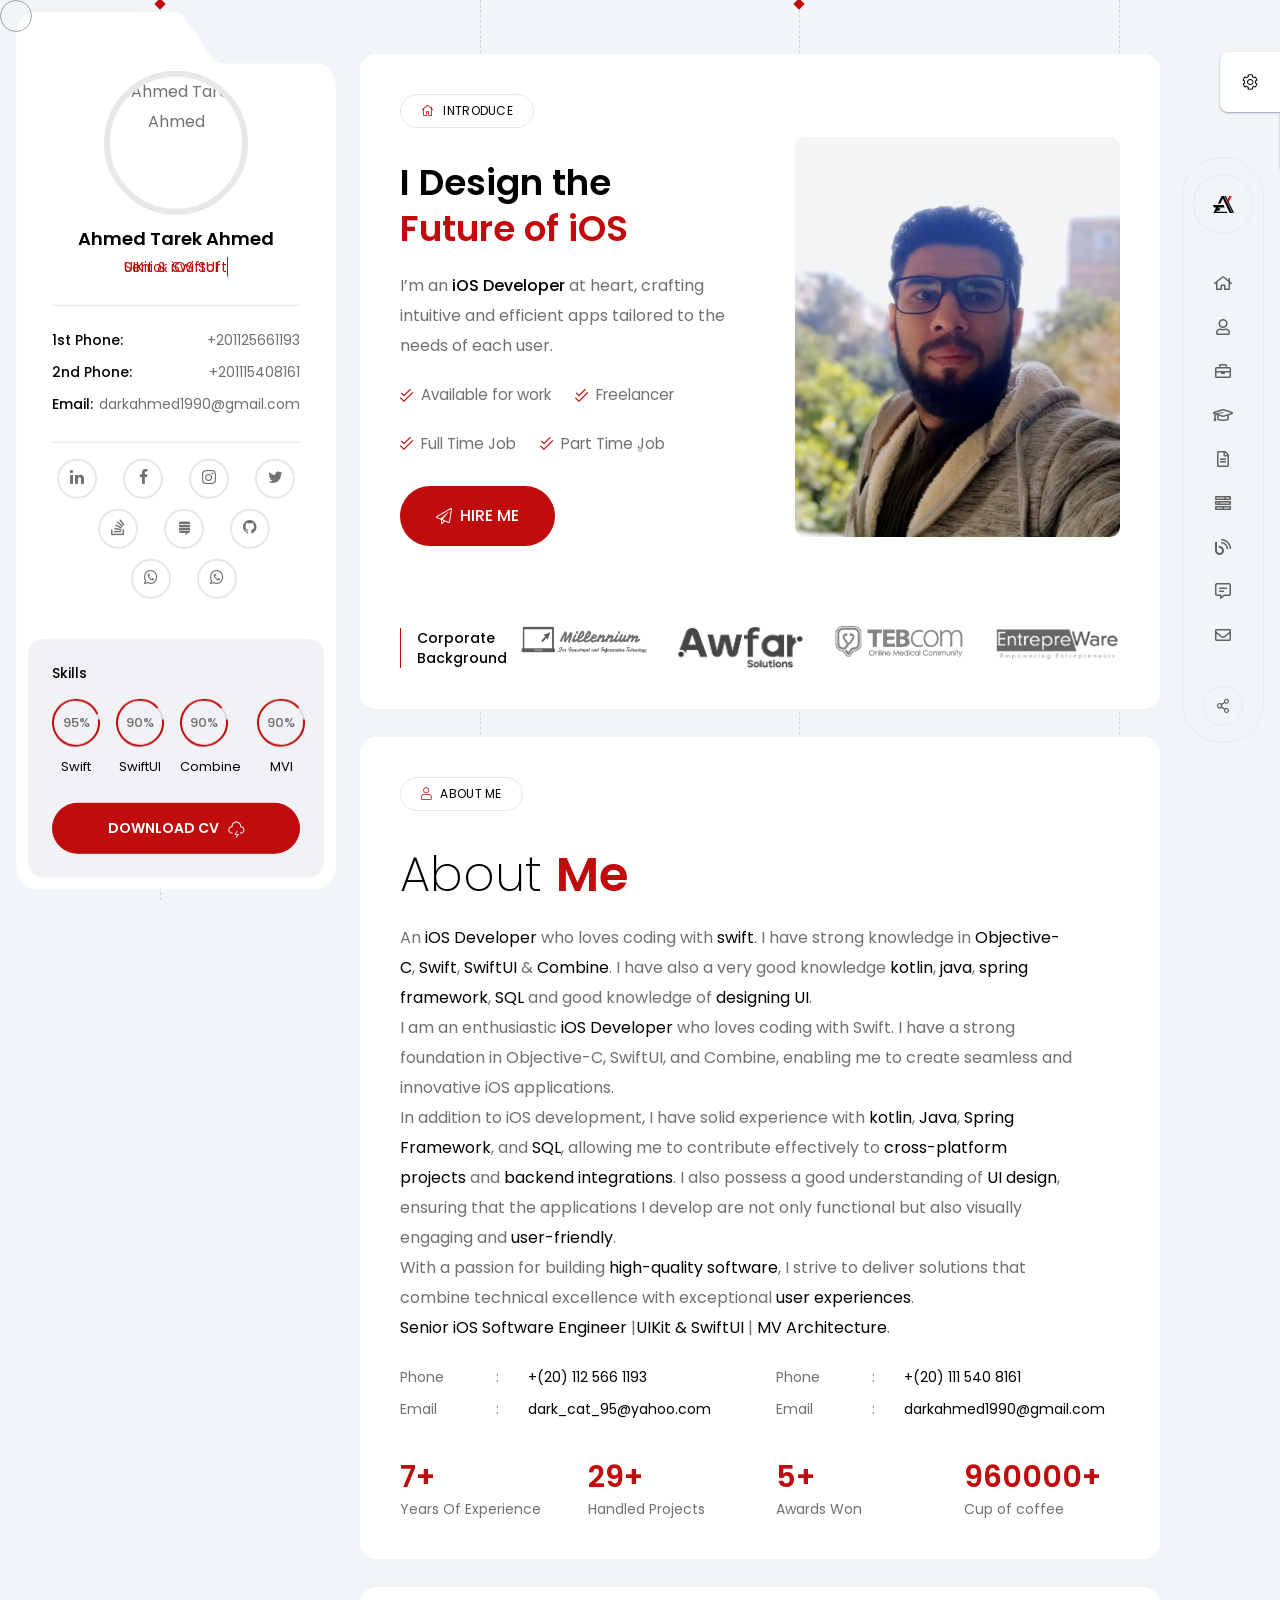
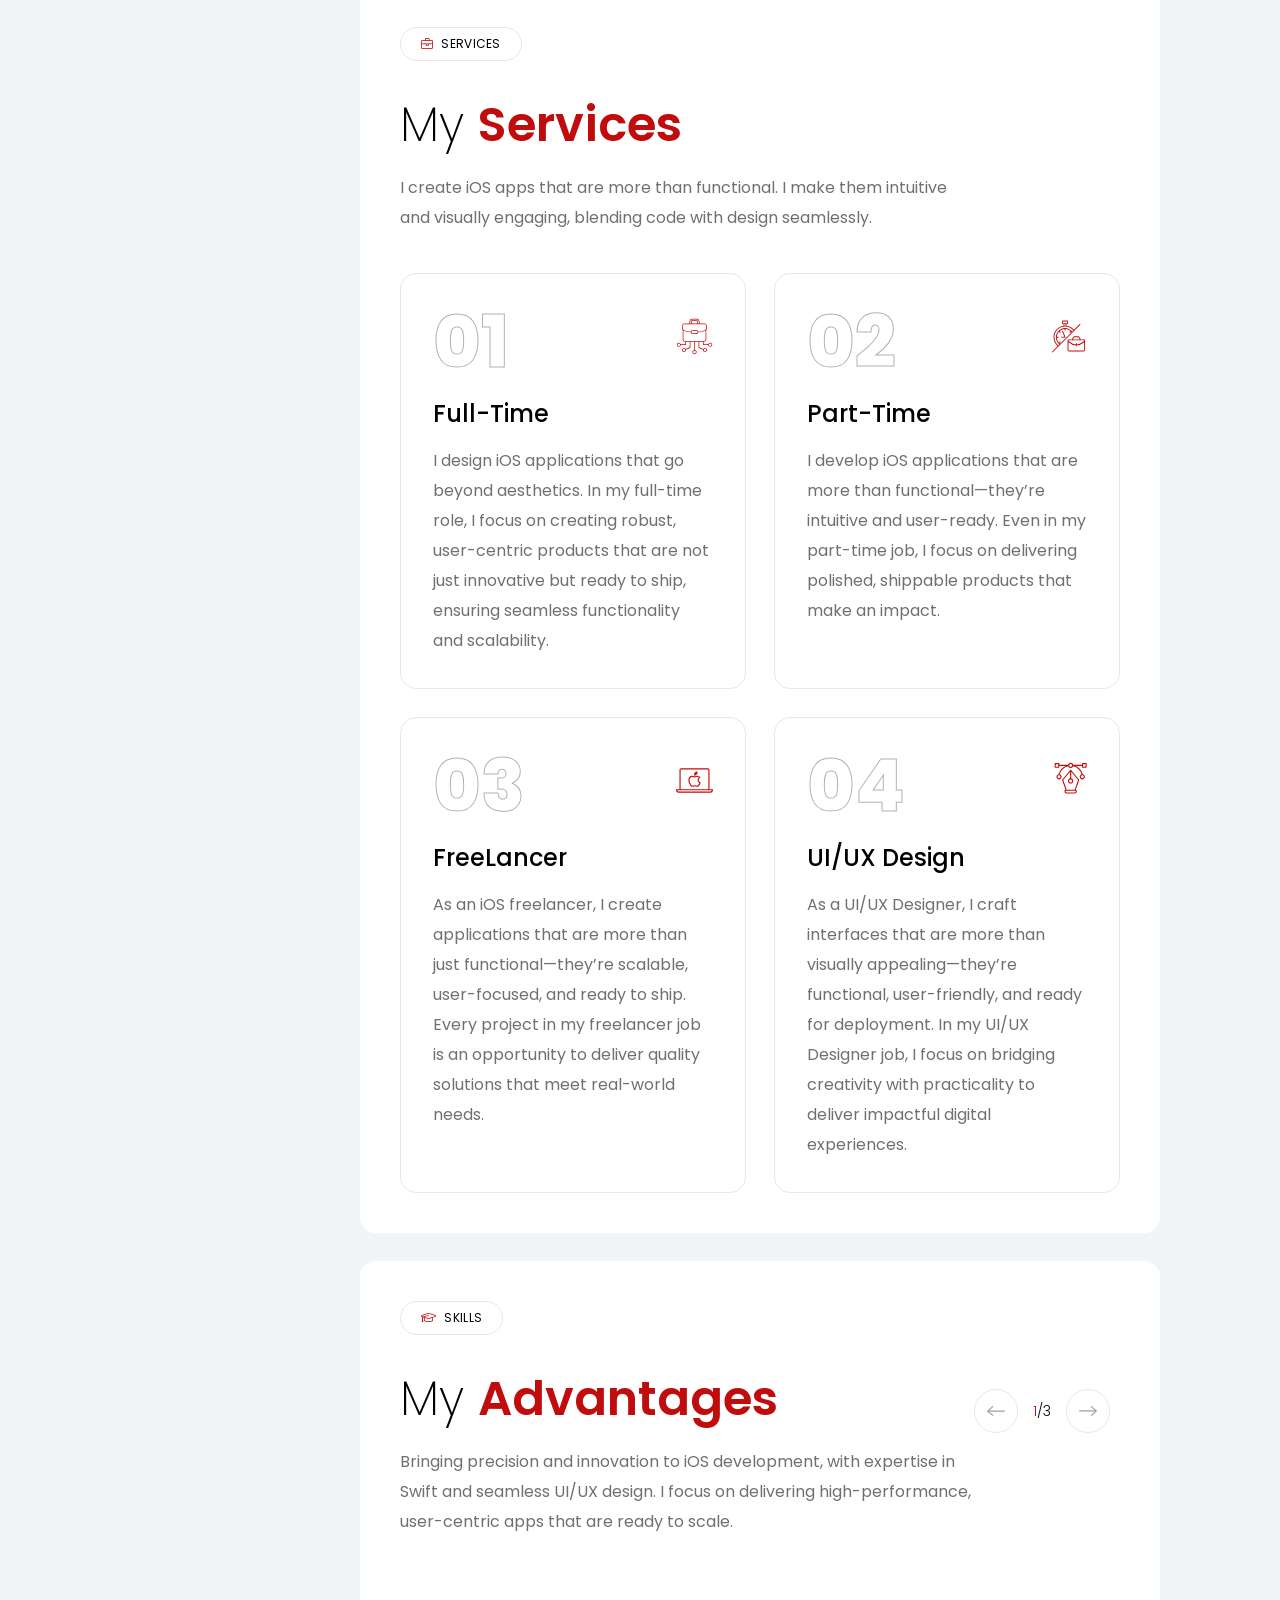
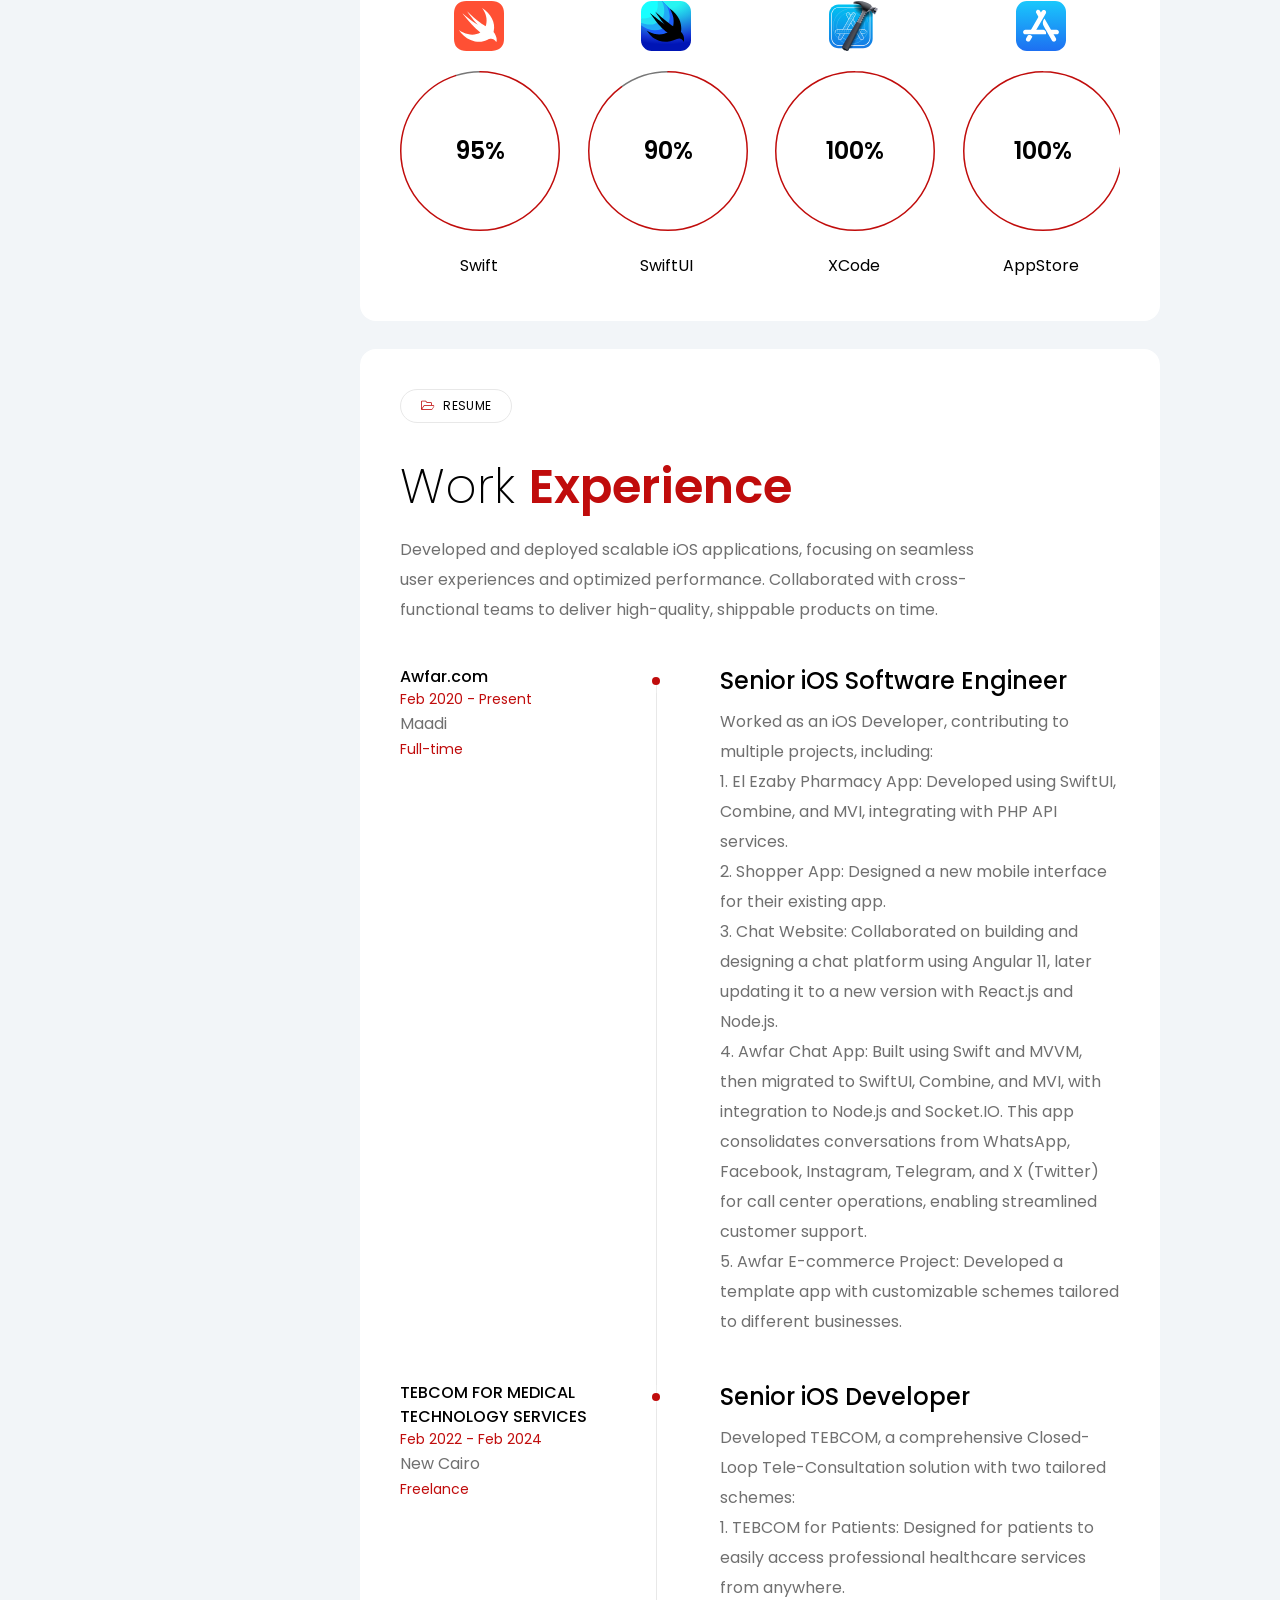
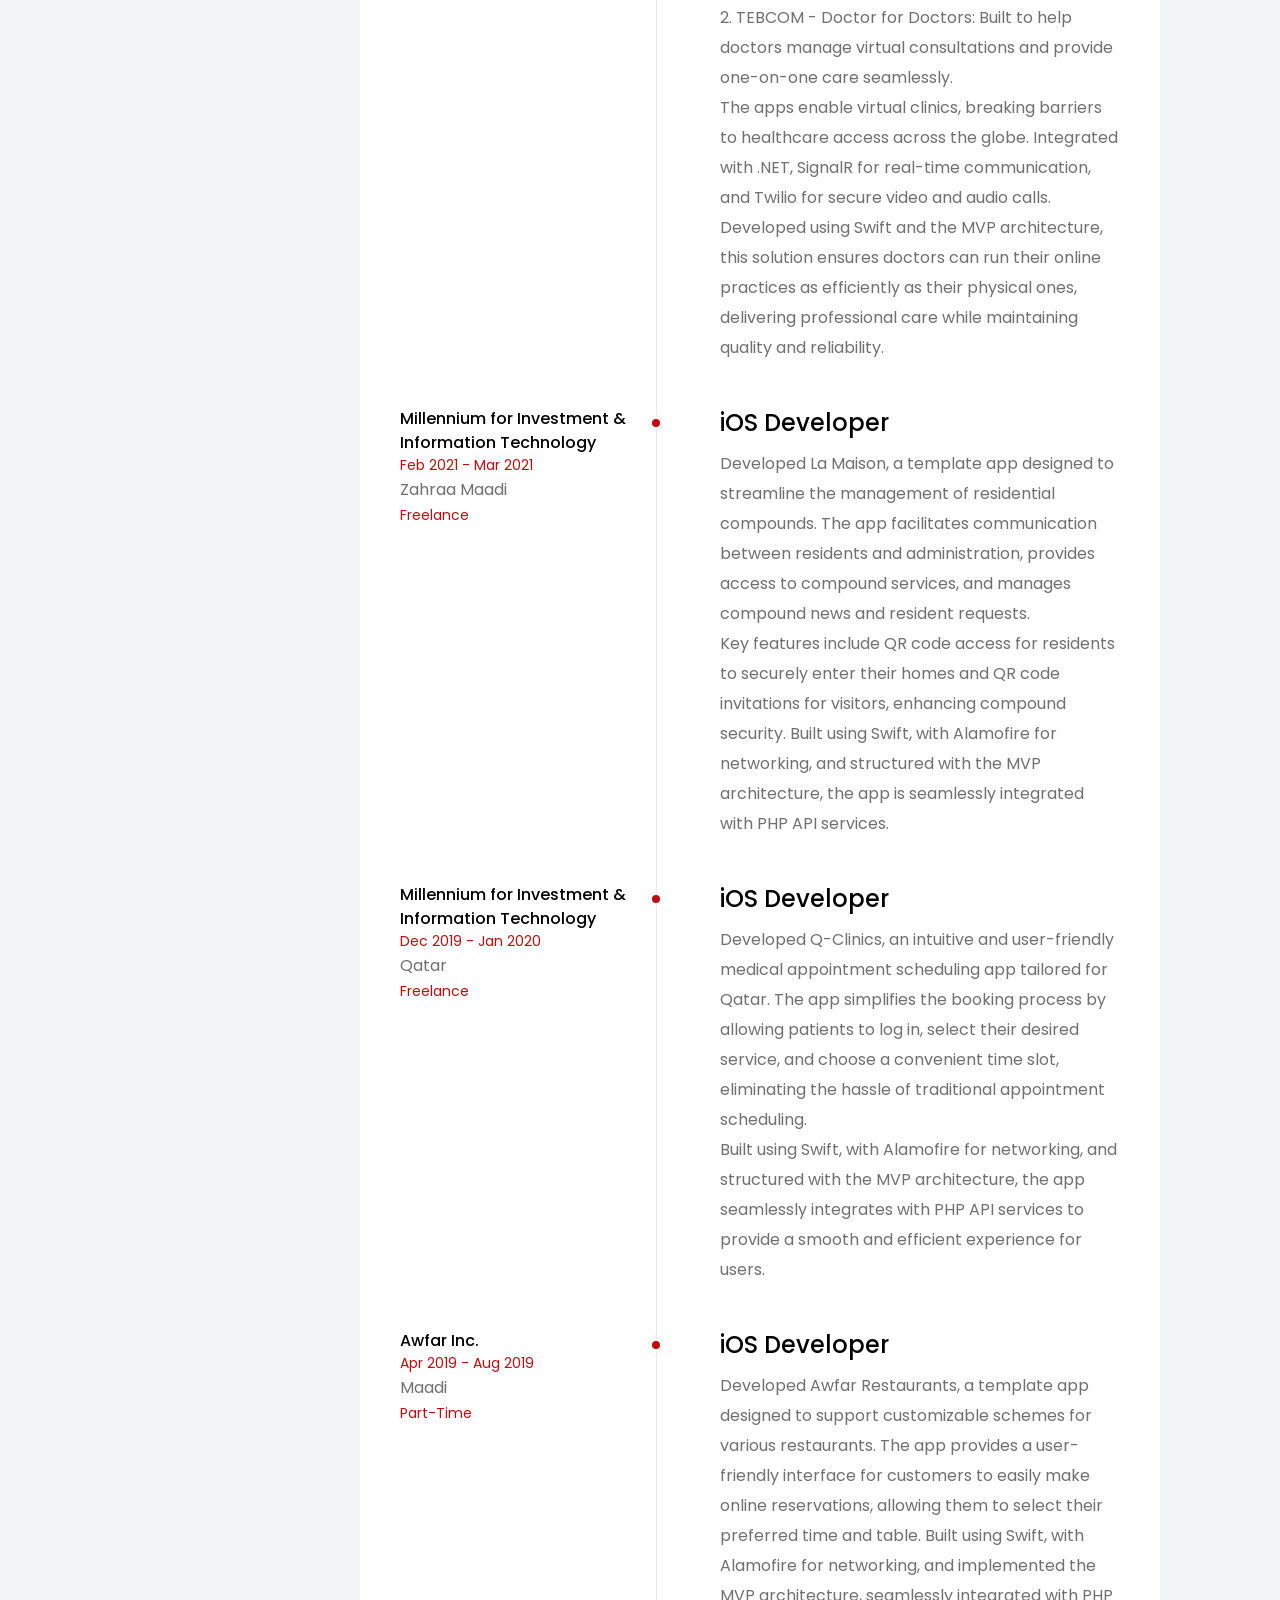
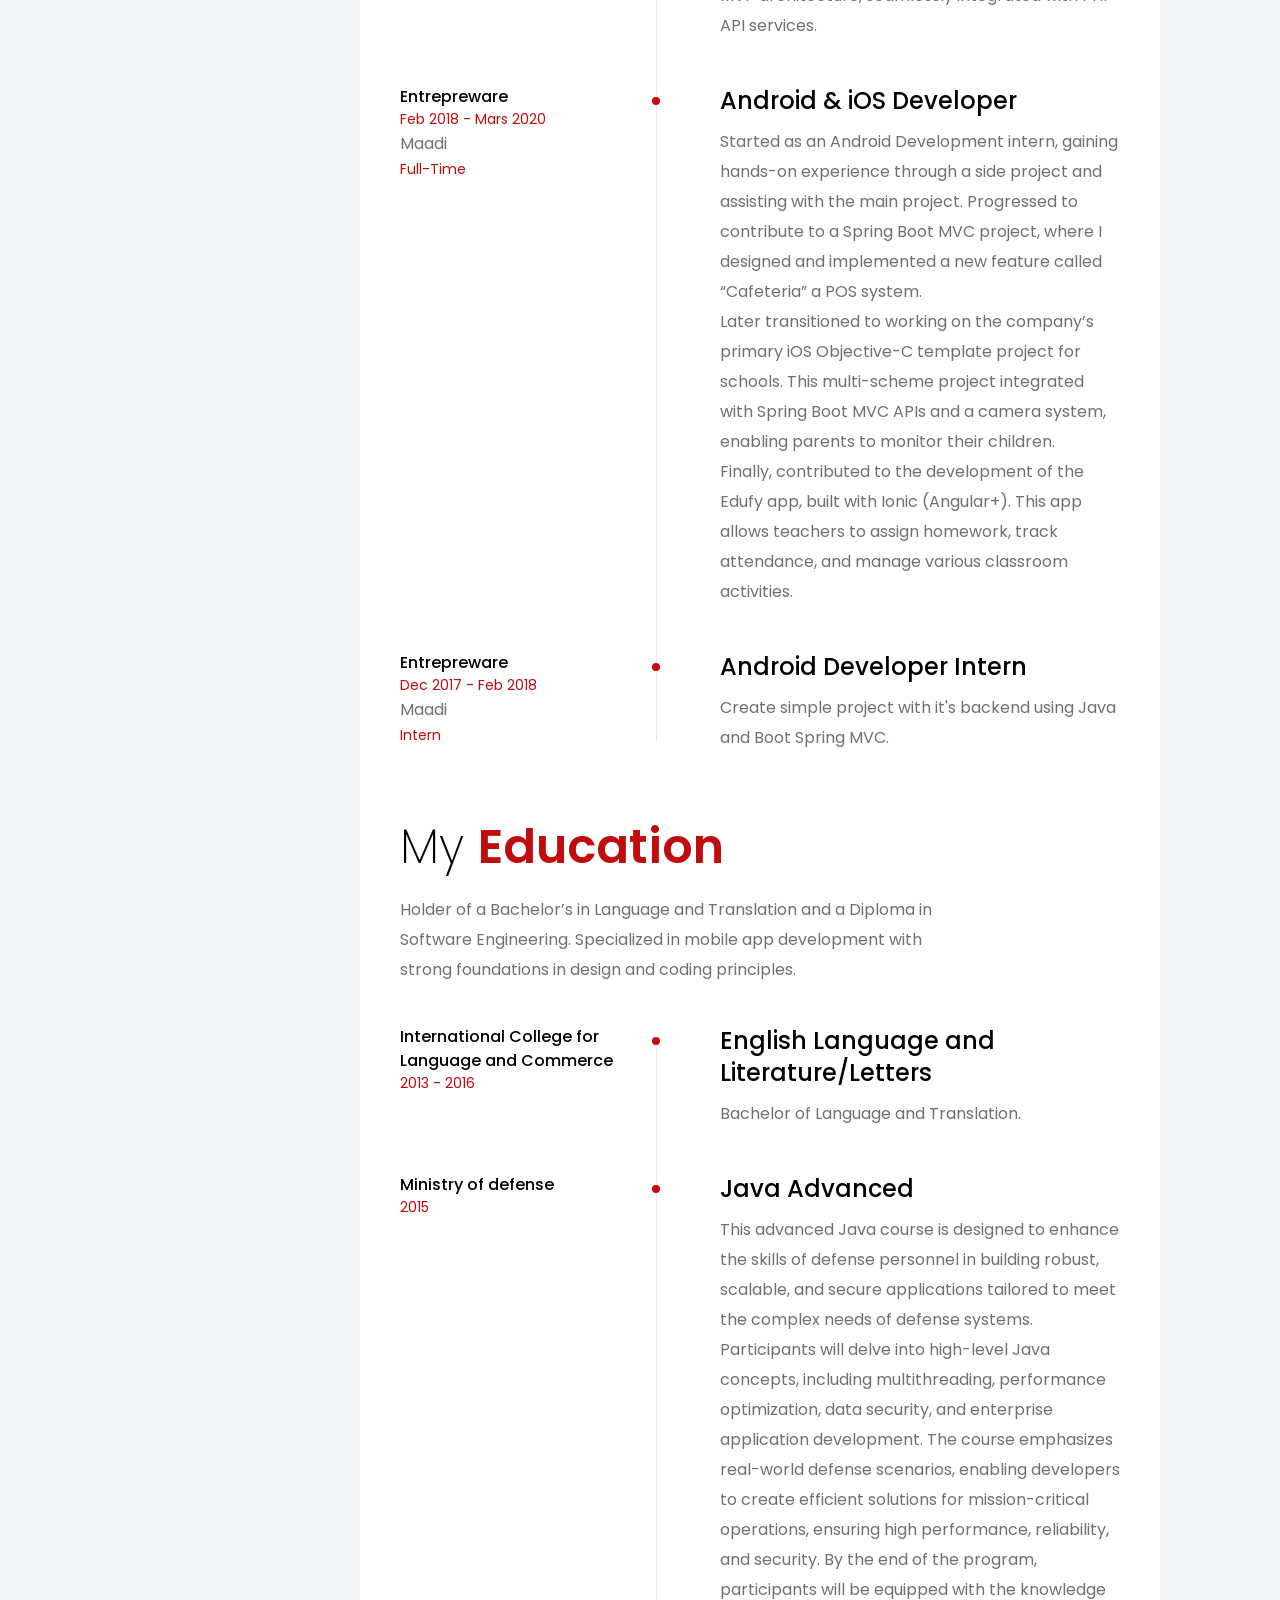
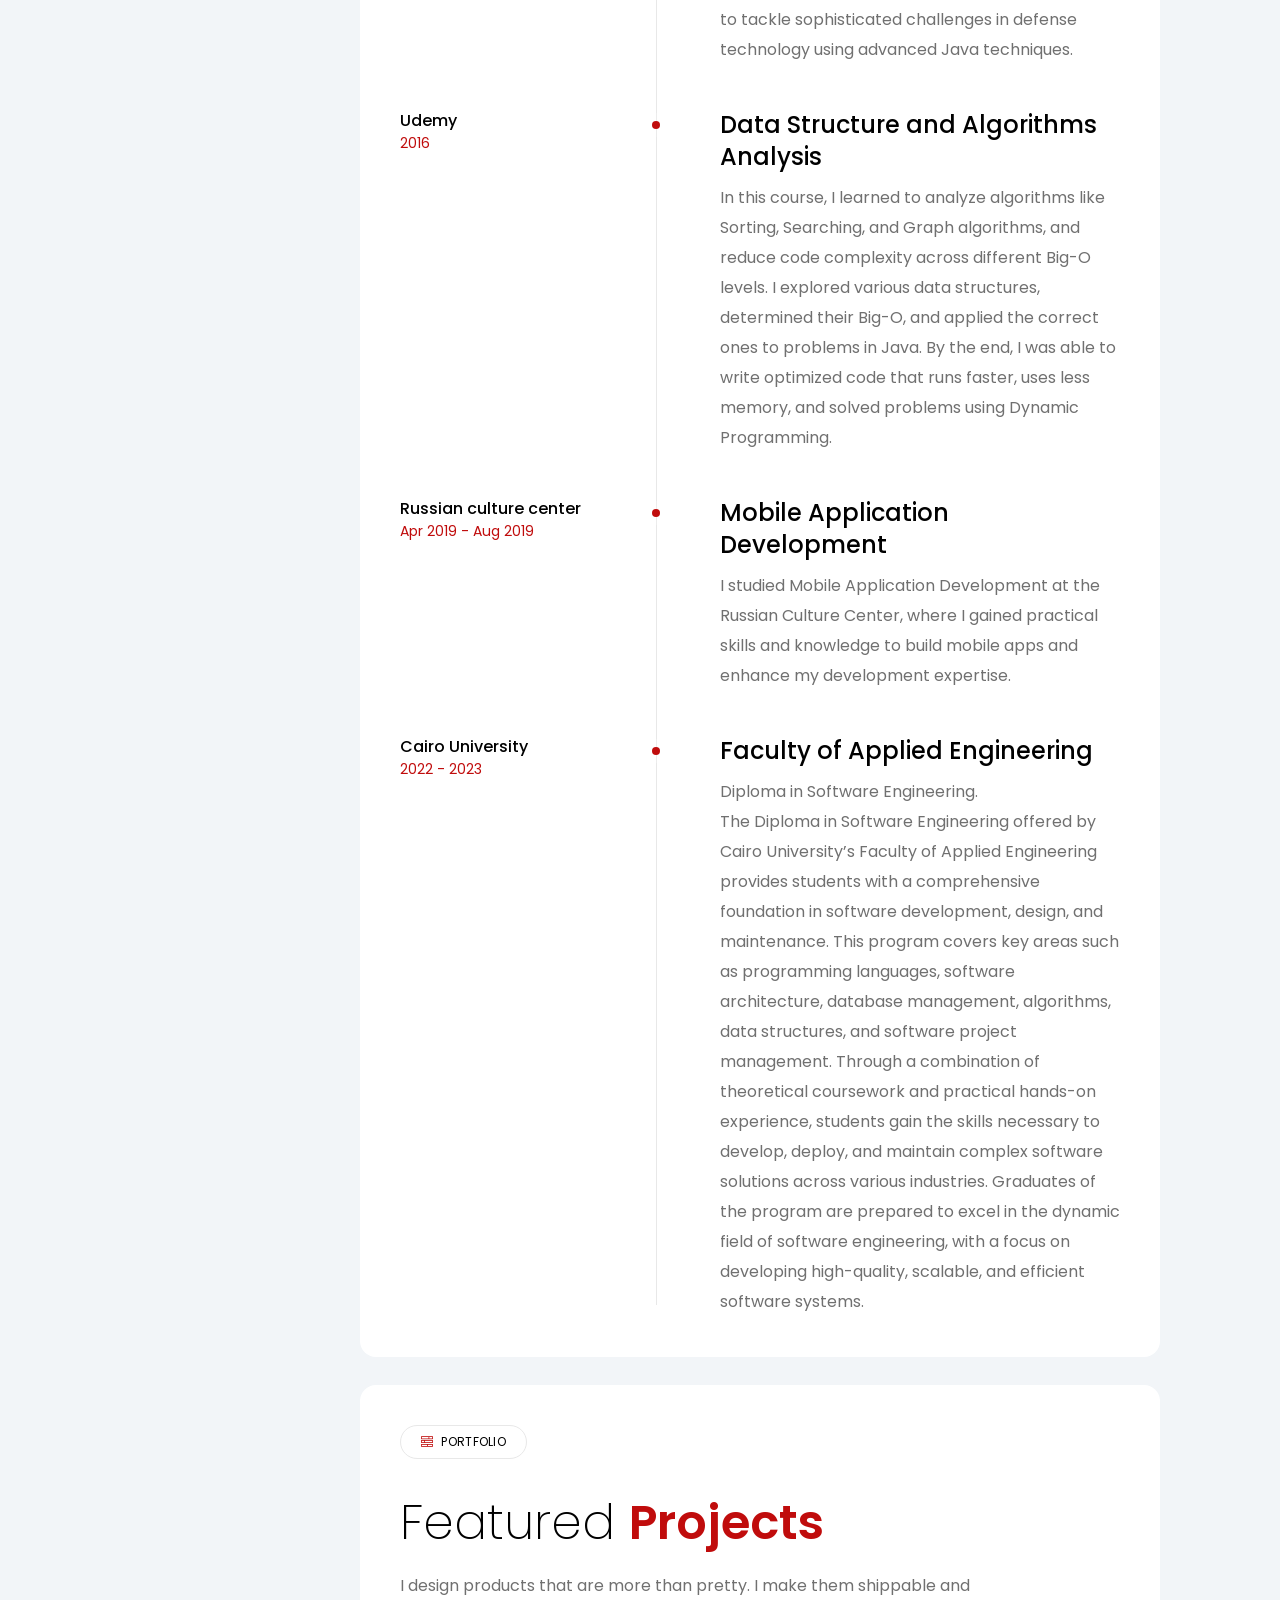
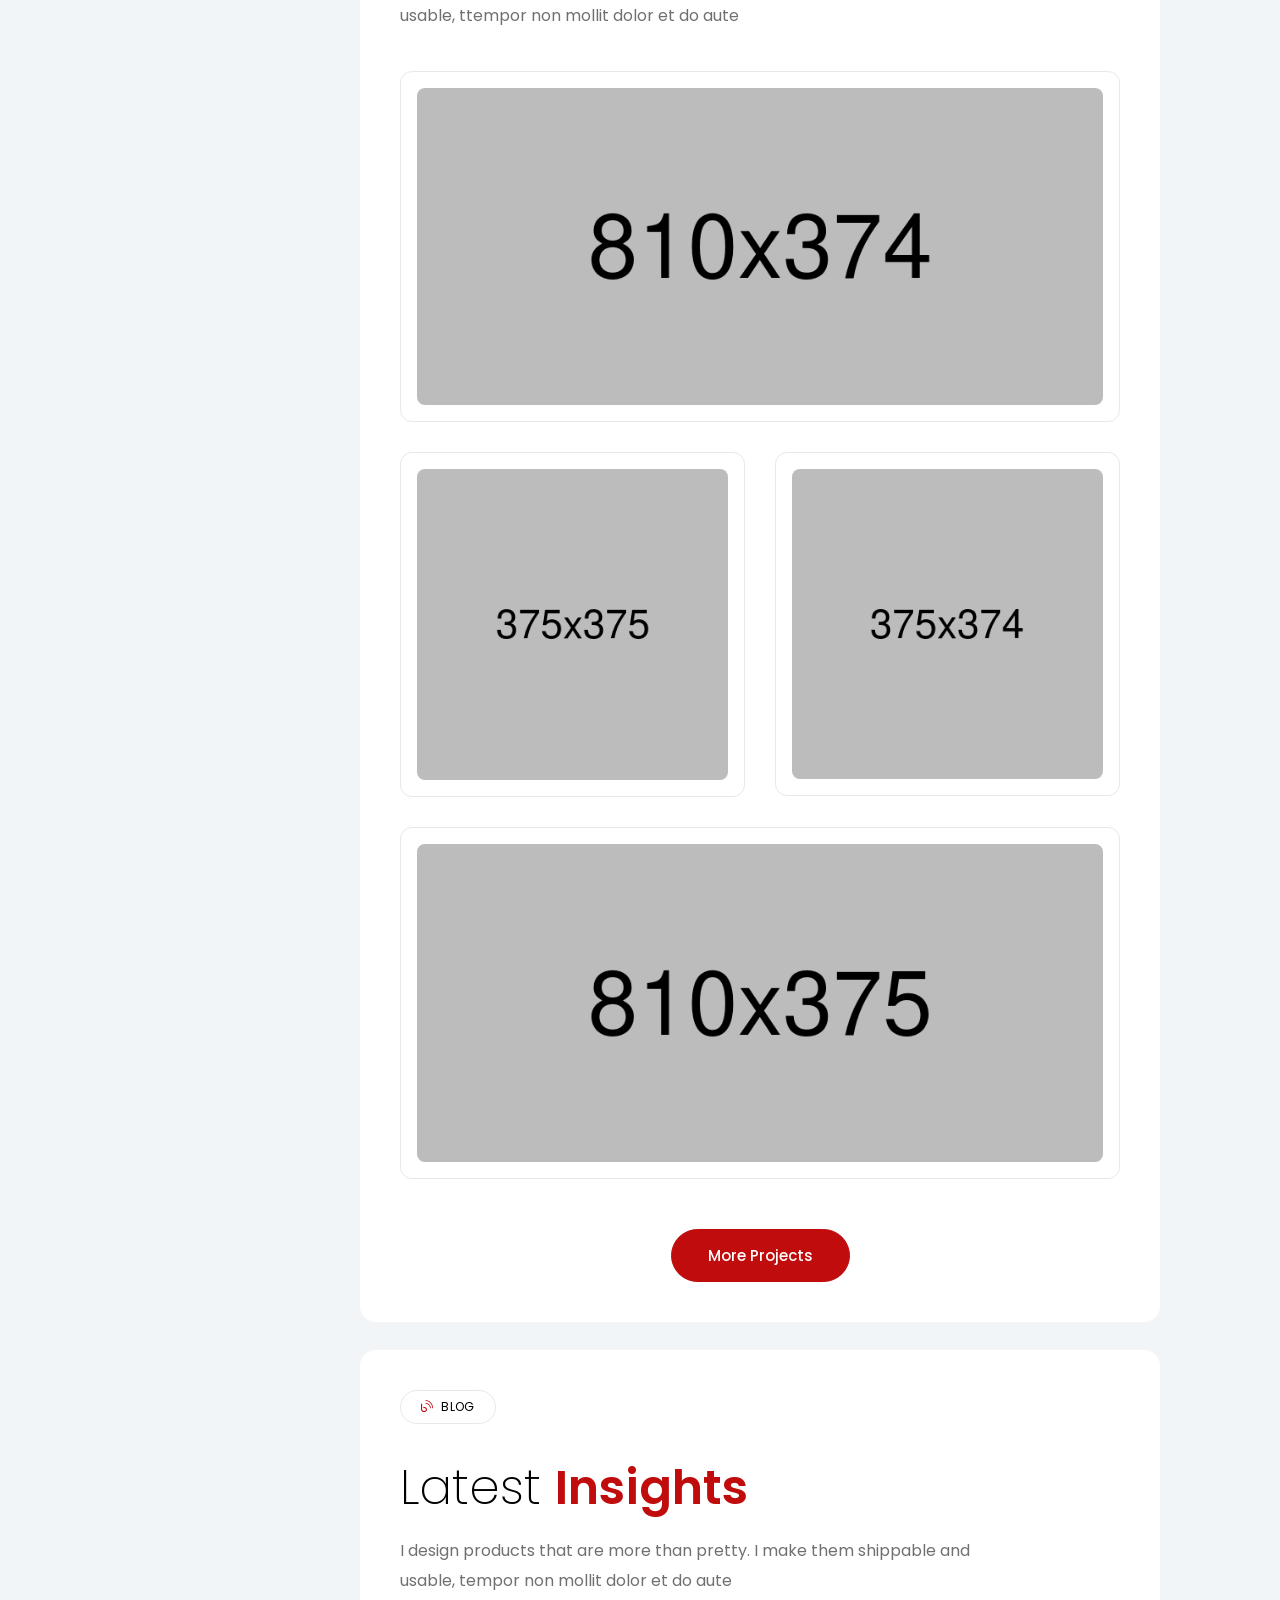
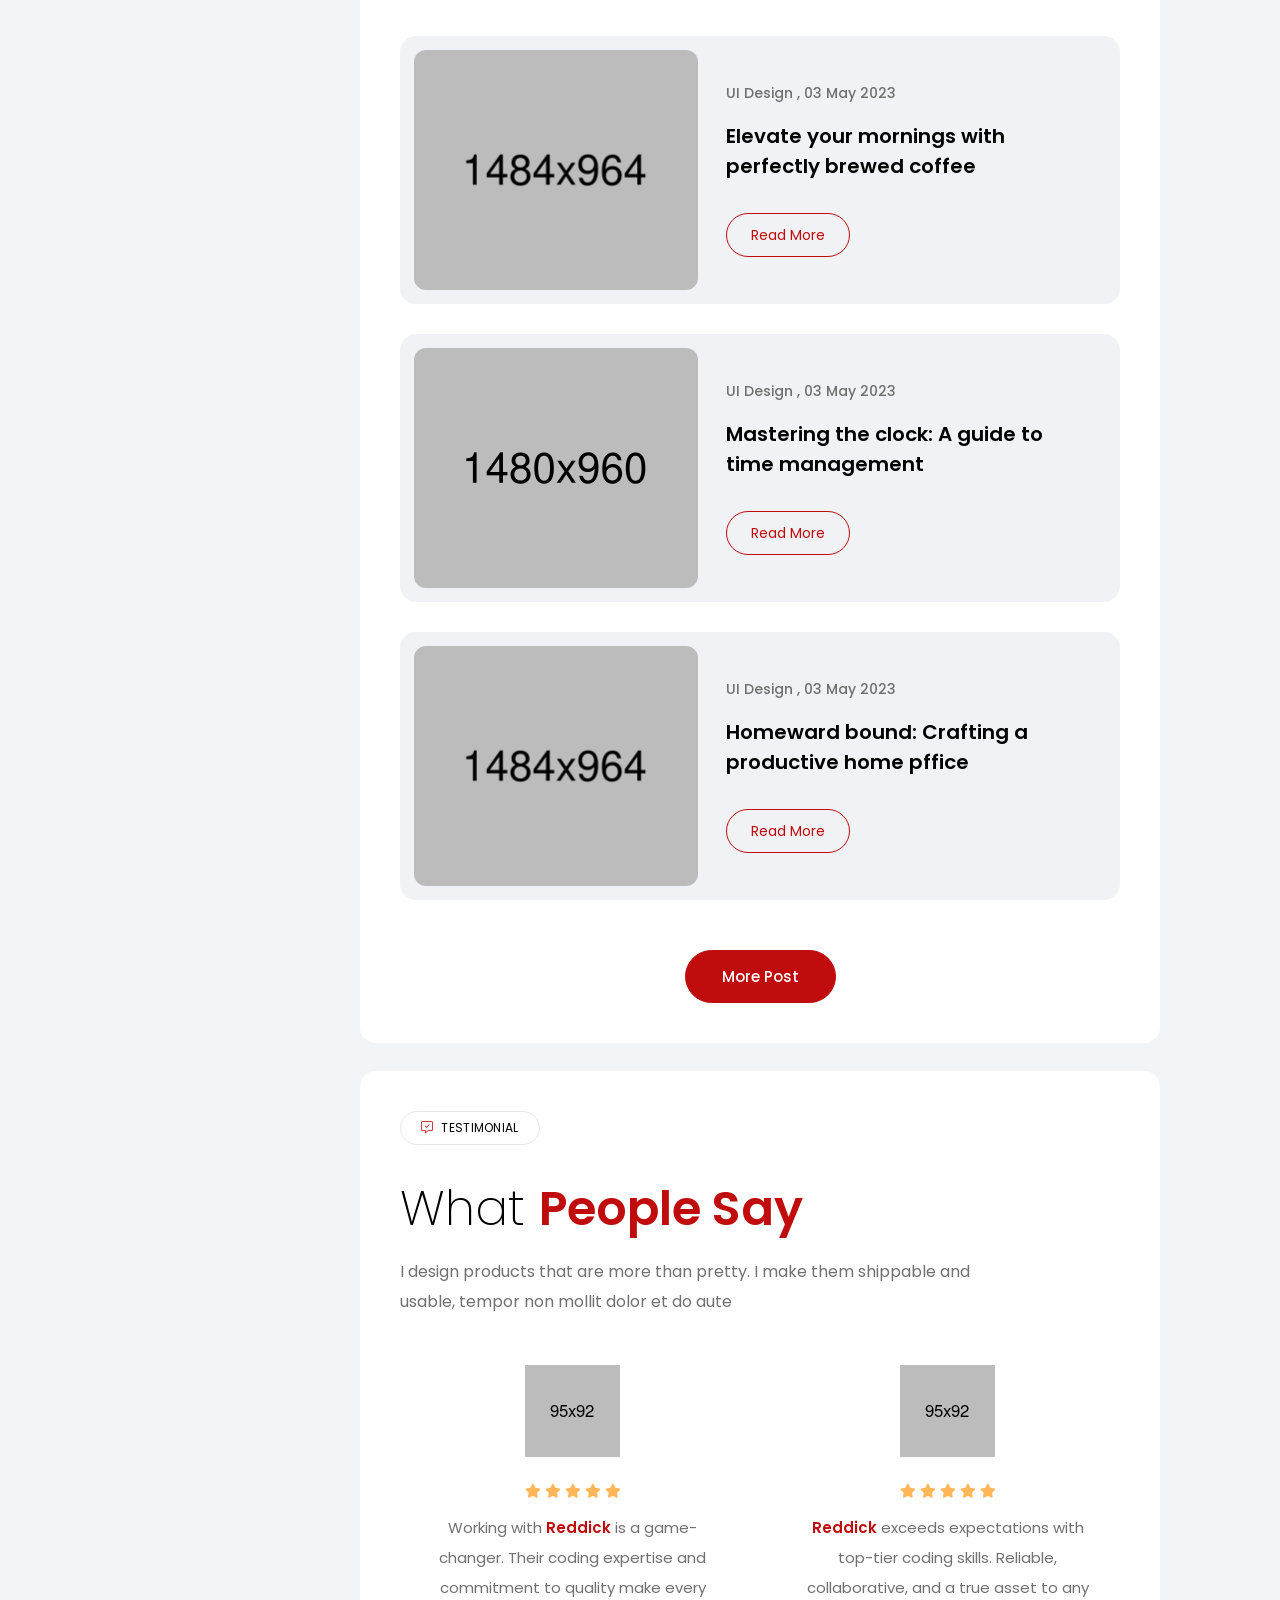
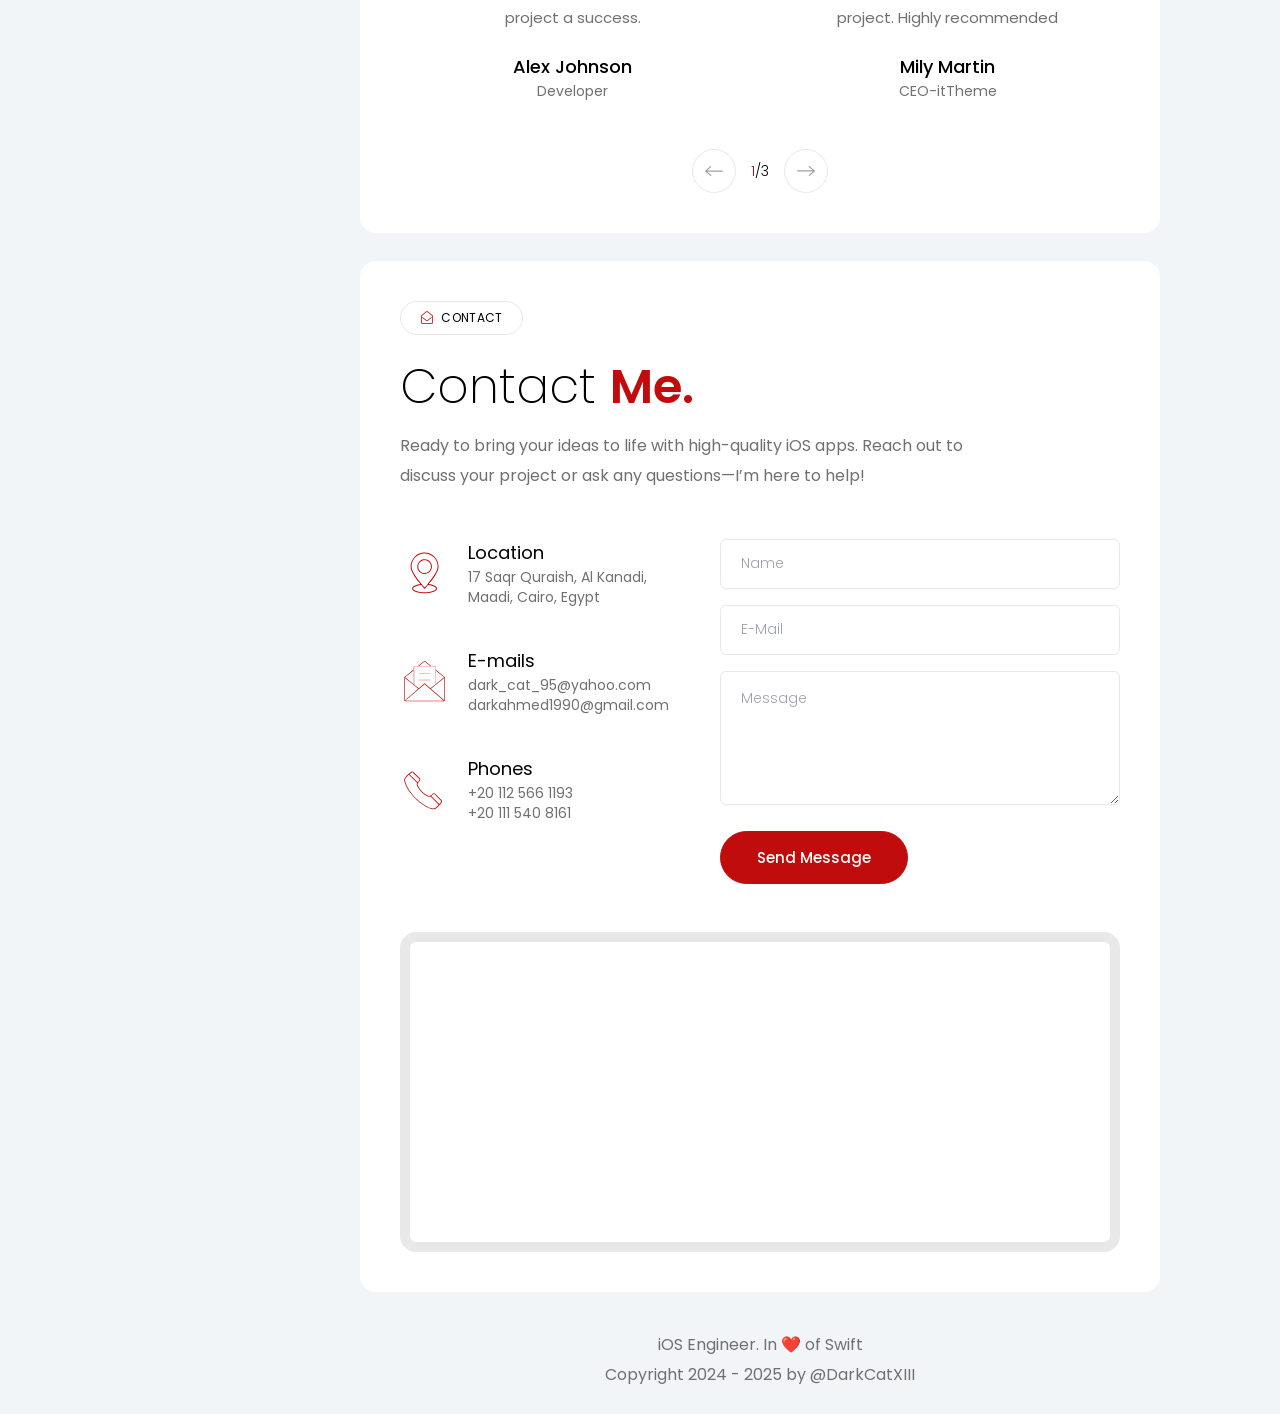
==== index.html @ 3c31de35 "update" ====
<!DOCTYPE html>
<html lang="en" class="">

<head>
    <!-- Basic Page Needs
    ================================================== -->
    <meta charset="UTF-8">
    <meta http-equiv="X-UA-Compatible" content="IE=edge">

    <!-- Specific Meta
    ================================================== -->
    <meta name="viewport" 
        content="width=device-width, initial-scale=1.0, shrink-to-fit=no">
    <meta name="keyword"
        content="resume, cv, portfolio, vcard, responsive, ios, swift, swiftui, ui, ux, designer, developer, online cv, online resume, powerful portfolio, professional, combine, objective c, ios developer">
    <meta name="description" 
        content="Ahmed Tarek Ahmed - iOS Developer portfolio">
    <meta name="author" 
        content="Ahmed Tarek - iOS Developer">

    <!-- Site Title
    ================================================== -->
    <title>Ahmed Tarek Ahmed - iOS Developer Online Portfolio</title>

    <!-- Site Favicon
    ================================================== -->
    <link rel="shortcut icon" href="assets/img/fav-icon.png" sizes="any" media="(prefers-color-scheme: light)">
    <link rel="shortcut icon" href="assets/img/fav-icon-dark.png" sizes="any" media="(prefers-color-scheme: dark)">

    <!-- Google Fonts
    ================================================== -->
    <link rel="preconnect" href="https://fonts.googleapis.com">
    <link rel="preconnect" href="https://fonts.gstatic.com" crossorigin>
    <link href="https://fonts.googleapis.com/css2?family=Poppins:wght@200;300;400;500;600;700&display=swap" rel="stylesheet">

    <!-- All CSS Here
    ================================================== -->
    <link rel="stylesheet" href="assets/css/fontAwesome5Pro.css">
    <link rel="stylesheet" href="css/icomoon.css">
    <link rel="stylesheet" href="assets/css/cdheadline.css">
    <link rel="stylesheet" href="assets/css/swiper-bundle.min.css">
    <link rel="stylesheet" href="assets/css/style.min.css">

</head>

<body class="relative custom_cursor">
    <!-- Custom Cursor Start -->
    <div
        class="custom_cursor_one fixed top-0 left-0 w-8 h-8 border border-gray-400 rounded-full pointer-events-none">
    </div>
    <div
        class="custom_cursor_two w-1 h-1 rounded-full border border-gray-400 bg-metborder-gray-400 fixed pointer-events-none left-1/2 top-1/2 -translate-x-1/2 -translate-y-1/2">
    </div>
    <!-- Custom Cursor End -->


    <!-- App Preloader Start -->
    <div id="preloader">
        <div class="loader_line"></div>
        <div
            class="absolute w-20 h-20 transition-all delay-300 -translate-x-1/2 -translate-y-1/2 rounded-full logo top-1/2 left-1/2 bg-nightBlack dark:bg-white border-greyBlack flex-center">
                <img src="assets/img/site-logo-light.svg" class="hidden dark:block" style="width: 50px;height: 50px;" alt="Medo">
                <img src="assets/img/site-logo-dark.svg" class="dark:hidden" style="width: 50px;height: 50px;" alt="Medo">

        </div>
    </div>
    <!-- App Preloader End -->


    <!-- App Start -->
    <div class="relative pt-10 minfo__app max-xl:pt-20">
        <div
            class="menu-overlay fixed top-0 left-0 w-full h-full bg-black/60 transition-all duration-200 z-999 opacity-0 invisible [&.is-menu-open]:visible [&.is-menu-open]:opacity-100">
        </div>
        <div class="max-lg:px-4">

            <!-- Mobile Menu Bar Start -->
            <div
                class="fixed top-0 left-0 right-0 z-50 flex items-center justify-between p-2 px-3 bg-white/10 mobile-menu-bar sm:px-6 backdrop-blur-md xl:hidden">
                <div class="text-lg font-medium name">
                    <a href="index.html" class="flex items-center gap-2 text-black dark:text-white">
                        <img src="assets/img/site-logo-light.svg" class="dark:hidden" style="width: 29px;height: 29px;" alt="Medo">
                        <img src="assets/img/site-logo-dark.svg" class="hidden dark:block" style="width: 29px;height: 29px;" alt="Medo">
                        <span>MEDO</span>
                    </a>
                </div>
                <!-- Mobile Hamburger Menu Start -->
                <button
                    class="w-12 h-12 border rounded-full hamburger menu_toggle bg-white dark:bg-nightBlack border-platinum dark:border-greyBlack flex-center"
                    type="button"
                    aria-label="Open Mobile Menu">
                    <svg viewBox="0 0 20 12" class="w-6"
                        xmlns="http://www.w3.org/2000/svg">
                        <path fill-rule="evenodd" clip-rule="evenodd"
                            d="M5.33333 11.3333C5.33333 11.1565 5.40357 10.987 5.5286 10.8619C5.65362 10.7369 5.82319 10.6667 6 10.6667H19.3333C19.5101 10.6667 19.6797 10.7369 19.8047 10.8619C19.9298 10.987 20 11.1565 20 11.3333C20 11.5101 19.9298 11.6797 19.8047 11.8047C19.6797 11.9298 19.5101 12 19.3333 12H6C5.82319 12 5.65362 11.9298 5.5286 11.8047C5.40357 11.6797 5.33333 11.5101 5.33333 11.3333ZM2.66667 6C2.66667 5.82319 2.7369 5.65362 2.86193 5.5286C2.98695 5.40357 3.15652 5.33333 3.33333 5.33333H16.6667C16.8435 5.33333 17.013 5.40357 17.1381 5.5286C17.2631 5.65362 17.3333 5.82319 17.3333 6C17.3333 6.17681 17.2631 6.34638 17.1381 6.4714C17.013 6.59643 16.8435 6.66667 16.6667 6.66667H3.33333C3.15652 6.66667 2.98695 6.59643 2.86193 6.4714C2.7369 6.34638 2.66667 6.17681 2.66667 6ZM0 0.666667C0 0.489856 0.0702379 0.320287 0.195262 0.195262C0.320286 0.070238 0.489856 0 0.666667 0H14C14.1768 0 14.3464 0.070238 14.4714 0.195262C14.5964 0.320287 14.6667 0.489856 14.6667 0.666667C14.6667 0.843478 14.5964 1.01305 14.4714 1.13807C14.3464 1.2631 14.1768 1.33333 14 1.33333H0.666667C0.489856 1.33333 0.320286 1.2631 0.195262 1.13807C0.0702379 1.01305 0 0.843478 0 0.666667Z"
                            class="fill-theme dark:fill-white" />
                    </svg>
                </button>
                <!-- Mobile Hamburger Menu End -->
            </div>
            <!-- Mobile Menu Bar End -->


            <!-- Mobile Menu Sidebar Start -->
            <div
                class="mobile-menu fixed top-0 -right-full w-full max-w-mobilemenu bg-flashWhite dark:bg-nightBlack z-999 h-full xl:hidden transition-all duration-300 [&.is-menu-open]:right-0 py-12 px-8 overflow-y-scroll">
                <button
                    class="absolute flex items-center justify-center w-9 h-9 text-sm text-white rounded-full close-menu top-4 right-4 bg-greyBlack" aria-label="Close Menu">
                    <i class="fal fa-times"></i>
                </button>
                <div class="mb-6 text-lg font-medium text-black dark:text-white menu-title">
                    Menu
                </div>
                <ul class="space-y-5 font-normal main-menu">
                    <li data-scroll-nav="0" class="relative group active">
                        <a href="#home" class="flex items-center space-x-2 group">
                            <span class="w-5 text-black dark:text-white group-[&.active]:text-theme">
                                <i class="fal fa-home"></i>
                            </span>
                            <span class="group-[&.active]:text-theme dark:group-[&.active]:text-white group-hover:text-theme transition-colors">
                                Home
                            </span>
                        </a>
                    </li>
                    <li data-scroll-nav="1" class="relative group">
                        <a href="#about" class="flex items-center space-x-2 group">
                            <span class="w-5 text-black dark:text-white group-[&.active]:text-theme">
                                <i class="fal fa-user"></i>
                            </span>
                            <span class="group-[&.active]:text-theme dark:group-[&.active]:text-white group-hover:text-theme transition-colors">
                                About
                            </span>
                        </a>
                    </li>
                    <li data-scroll-nav="2" class="relative group">
                        <a href="#" class="flex items-center space-x-2 group">
                            <span class="w-5 text-black dark:text-white group-[&.active]:text-theme">
                                <i class="fal fa-briefcase"></i>
                            </span>
                            <span class="group-[&.active]:text-theme dark:group-[&.active]:text-white group-hover:text-theme transition-colors">
                                Service
                            </span>
                        </a>
                    </li>
                    <li data-scroll-nav="3" class="relative group">
                        <a href="#skill" class="flex items-center space-x-2 group">
                            <span class="w-5 text-black dark:text-white group-[&.active]:text-theme">
                                <i class="fal fa-graduation-cap"></i>
                            </span>
                            <span class="group-[&.active]:text-theme dark:group-[&.active]:text-white group-hover:text-theme transition-colors">
                                Skills
                            </span>
                        </a>
                    </li>
                    <li data-scroll-nav="4" class="relative group">
                        <a href="#resume" class="flex items-center space-x-2 group">
                            <span class="w-5 text-black dark:text-white group-[&.active]:text-theme">
                                <i class="fal fa-file-alt"></i>
                            </span>
                            <span class="group-[&.active]:text-theme dark:group-[&.active]:text-white group-hover:text-theme transition-colors">
                                Resume
                            </span>
                        </a>
                    </li>
                    <li data-scroll-nav="5" class="relative group">
                        <a href="#portfolio" class="flex items-center space-x-2 group">
                            <span class="w-5 text-black dark:text-white group-[&.active]:text-theme">
                                <i class="fal fa-tasks-alt"></i>
                            </span>
                            <span class="group-[&.active]:text-theme dark:group-[&.active]:text-white group-hover:text-theme transition-colors">
                                Poftfolio
                            </span>
                        </a>
                    </li>
                    <li data-scroll-nav="6" class="relative group">
                        <a href="#blog" class="flex items-center space-x-2 group">
                            <span class="w-5 text-black dark:text-white group-[&.active]:text-theme">
                                <i class="fal fa-blog"></i>
                            </span>
                            <span class="group-[&.active]:text-theme dark:group-[&.active]:text-white group-hover:text-theme transition-colors">
                                Blog
                            </span>
                        </a>
                    </li>
                    <li data-scroll-nav="7" class="relative group">
                        <a href="#testimonial" class="flex items-center space-x-2 group">
                            <span class="w-5 text-black dark:text-white group-[&.active]:text-theme">
                                <i class="fal fa-comment-alt-lines"></i>
                            </span>
                            <span class="group-[&.active]:text-theme dark:group-[&.active]:text-white group-hover:text-theme transition-colors">
                                Testimonial
                            </span>
                        </a>
                    </li>
                    <li data-scroll-nav="8" class="relative group">
                        <a href="#contact" class="flex items-center space-x-2 group">
                            <span class="w-5 text-black dark:text-white group-[&.active]:text-theme">
                                <i class="fal fa-envelope"></i>
                            </span>
                            <span class="group-[&.active]:text-theme dark:group-[&.active]:text-white group-hover:text-theme transition-colors">
                                Contact
                            </span>
                        </a>
                    </li>
                </ul>
                <br><br>
                <div class="mb-4 font-medium text-black dark:text-white menu-title text-md">
                    Get in Touch
                </div>
                <!-- Social Share Icon Start  -->
                <div class="flex items-center space-x-4 social-icons *:flex">
                    <a href="https://www.facebook.com/sharer/sharer.php?u=https://ahmedtarek-ios.github.io/me/" target="_blank"
                        rel="noopener noreferrer" class="hover:text-theme" title="Share with Facebook">
                        <i class="fab fa-facebook"></i>
                    </a>
                    
                    <a href="https://www.linkedin.com/shareArticle?mini=true&url=https%3A%2F%2Fahmedtarek-ios.github.io%2Fme%2F&title=Check%20This%20Out%20an%20iOS%20Developer&summary=Here%20is%20awsome%20iOS%20Developer%21&source=Ahmed%20Tarek%20-%20iOS%20Developer%20-%20Resume"
                        target="_blank" rel="noopener noreferrer" class="hover:text-theme" title="Share with Linkedin">
                        <i class="fab fa-linkedin-in"></i>
                    </a>
                    
                    <a href="https://x.com/intent/tweet?url=https://ahmedtarek-ios.github.io/me/&text=Check%20This%20Out%20an%20iOS%20Developer!"
                        rel="noopener noreferrer" target="_blank" class="hover:text-theme" title="Share with X">
                        <i class="fab fa-twitter"></i>
                    </a>
                    
                    <a href="whatsapp://send?text=https://ahmedtarek-ios.github.io/me/" data-action="share/whatsapp/share"
                        class="hover:text-theme" title="Share with Whatsapp">
                        <i class="icon-whatsapp"></i>
                    </a>
                </div>
                <!-- Social Share Icon End  -->
            </div>
            <!-- Mobile Menu Sidebar End -->


            <!-- Sidebar Profile Start -->
            <div
                class="w-full mx-auto minfo__sidebar__wrapper xl:fixed xl:top-1/2 xl:left-4 2xl:left-14 xl:-translate-y-1/2 md:max-w-sidebar xl:max-2xl:max-w-xs z-999">

                <div class="p-3 max-xl:mb-3 overflow-hidden minfo__sidebar bg-white dark:bg-nightBlack rounded-2xl">
                    <div class="mx-4 mt-12 text-center user-info lg:mx-6">
                        <a href="index.html"
                            class="w-36 h-36 mb-2.5 block mx-auto border-6 border-platinum dark:border-[#2f2f2f] overflow-hidden rounded-full *:w-full *:h-full *:rounded-full">
                            <img 
                                src="assets/img/profile-sm-dark.png" 
                                class="hidden dark:block "
                                alt="Ahmed Tarek Ahmed"> <!--Image for Dark Version -->
                            <img 
                                src="assets/img/profile-sm.png" 
                                class="dark:hidden"
                                alt="Ahmed Tarek Ahmed"> <!--Image for Light Version -->
                        </a>
                        <h6 class="mb-1 text-lg font-semibold text-black dark:text-white name">Ahmed Tarek Ahmed</h6>
                        <div class="leading-none cd-headline clip is-full-width">
                            <h6 class="text-sm cd-words-wrapper designation text-theme after:!bg-theme *:font-normal">
                                <b class="is-visible">Senior iOS Software Engineer</b>
                                <b>UIKit & SwiftUI</b>
                                <b>MV Architecture</b>
                                <b>UI/UX Designer</b>
                            </h6>
                        </div>
                    </div>
                    <div class="pt-6 mx-4 border-t lg:mx-6 user-meta-info md:mx-7 my-7 border-platinum dark:border-metalBlack">
                        <ul class="space-y-3 *:flex *:text-sm">
                            <li href="tel:+201125661193" class="hover:text-theme dark:hover:text-white">
                                <span class="flex-1 font-medium text-black dark:text-white">1st Phone:</span>
                                <span>+201125661193</span>
                            </li>
                            <li href="tel:+201115408161" class="hover:text-theme dark:hover:text-white">
                                <span class="flex-1 font-medium text-black dark:text-white">2nd Phone:</span>
                                <span>+201115408161</span>
                            </li>
                            <li href="mailto:darkahmed1990@gmail.com?subject=iOS Job opportunity" target="_newtab" class="hover:text-theme dark:hover:text-white">
                                <span class="flex-1 font-medium text-black dark:text-white">Email:</span>
                                <span>darkahmed1990@gmail.com</span>
                            </li>
                        </ul>
                    </div>


                    <div class="mx-4 mb-10 text-center user-meta-info border-t lg:mx-6 border-platinum dark:border-metalBlack ">
                        <div class="flex flex-wrap flex-center gap-10 mt-4 space-x-4">
                            <a href="https://www.linkedin.com/in/darkcatxiii/" target="_newtab" class="hover:text-theme hover:border-theme dark:hover:border-theme border-2 rounded-full p-2 w-10 h-10" title="Linkedin">
                                <span class="icon-linkedin flex-center">
                            </a>

                            <a href="https://www.facebook.com/DarkCat95/" target="_newtab" class="hover:text-theme hover:border-theme dark:hover:border-theme border-2 rounded-full p-2 w-10 h-10" title="Facebook">
                                <span class="icon-facebook flex-center"></span>
                            </a>

                            <a href="https://www.instagram.com/medoooo_93/" target="_newtab" class="hover:text-theme hover:border-theme dark:hover:border-theme border-2 rounded-full p-2 w-10 h-10" title="Instagram">
                                <span class="icon-instagram flex-center"></span>
                            </a>

                            <a href="https://x.com/DarkAhmed" target="_newtab" class="hover:text-theme hover:border-theme dark:hover:border-theme border-2 rounded-full p-2 w-10 h-10" title="X">
                                <span class="icon-twitter flex-center"></span>
                            </a>

                            <a href="https://stackoverflow.com/users/10052240/a-tarek" target="_newtab" class="hover:text-theme hover:border-theme dark:hover:border-theme border-2 rounded-full p-2 w-10 h-10" title="stack-overflow">
                                <span class="icon-stack-overflow flex-center"></span>
                            </a>

                            <a href="https://stackexchange.com/users/13922077/a-tarek" target="_newtab" class="hover:text-theme hover:border-theme dark:hover:border-theme border-2 rounded-full p-2 w-10 h-10" title="stack-exchange">
                                <span class="icon-stack-exchange flex-center"></span>
                            </a>

                            <a href="https://github.com/DarkCatXIII" target="_newtab" class="hover:text-theme hover:border-theme dark:hover:border-theme border-2 rounded-full p-2 w-10 h-10" title="github">
                                <span class="icon-github flex-center"></span>
                            </a>

                            <a href="https://wa.me/+201125661193" target="_newtab"
                                class="hover:text-theme hover:border-theme dark:hover:border-theme border-2 rounded-full p-2 w-10 h-10"
                                title="Whatsapp">
                                <span class="icon-whatsapp flex-center"></span>
                            </a>

                            <a href="https://wa.me/+201115408161" target="_newtab"
                                class="hover:text-theme hover:border-theme dark:hover:border-theme border-2 rounded-full p-2 w-10 h-10"
                                title="Whatsapp Business">
                                <span class="icon-whatsapp flex-center"></span>
                            </a>
                        </div>
                    </div>


                    <div class="px-4 py-5 lg:py-6 lg:px-6 rounded-2xl md:px-8 bg-flashWhite dark:bg-metalBlack">
                        <div class="text-sm font-medium text-black dark:text-white">Skills</div>
                        <div class="flex items-center justify-between my-4 space-x-4 skills_circle *:space-y-2 *:text-center">
                            <div class="progressCircle">
                                <div class="relative w-12 h-12 circle" data-percent="95" data-circlefill="#c00c0b" data-circleempty="#777777">
                                    <div class="absolute inset-0 text-[13px] font-medium label flex-center">95%</div>
                                </div>
                                <p class="text-[13px] font-normal dark:font-light text-black dark:text-white/90">Swift</p>
                            </div>
                            <div class="progressCircle">
                                <div class="relative w-12 h-12 circle" data-percent="90" data-circlefill="#c00c0b" data-circleempty="#777777">
                                    <div class="absolute inset-0 text-[13px] font-medium label flex-center">90%</div>
                                </div>
                                <p class="text-[13px] font-normal dark:font-light text-black dark:text-white/90">SwiftUI</p>
                            </div>
                            <div class="progressCircle">
                                <div class="relative w-12 h-12 circle" data-percent="90" data-circlefill="#c00c0b" data-circleempty="#777777">
                                    <div class="absolute inset-0 text-[13px] font-medium label flex-center">90%</div>
                                </div>
                                <p class="text-[13px] font-normal dark:font-light text-black dark:text-white/90">Combine</p>
                            </div>
                            <div class="progressCircle">
                                <div class="relative w-12 h-12 circle" data-percent="90" data-circlefill="#c00c0b" data-circleempty="#777777">
                                    <div class="absolute inset-0 text-[13px] font-medium label flex-center">90%</div>
                                </div>
                                <p class="text-[13px] font-normal dark:font-light text-black dark:text-white/90">MVI</p>
                            </div>
                        </div>
                        <div class="mt-6">
                            <a href="Ahmed Tarek Ahmed.pdf" download target="_blank"
                                class="text-center text-sm border border-theme bg-theme flex items-center justify-center gap-2 text-white rounded-4xl py-3.5 transition duration-300 text-[15px] font-semibold hover:bg-themeHover hover:border-themeHover">
                                DOWNLOAD CV
                                <span class="animate-bounce">
                                    <svg width="18" height="18" viewBox="0 0 15 16" fill="none"
                                        xmlns="http://www.w3.org/2000/svg">
                                        <path
                                            d="M12.0724 4.92378C12.0726 4.91034 12.0726 4.89691 12.0726 4.88368C12.0726 2.53968 10.1657 0.632812 7.82171 0.632812C5.47771 0.632812 3.57084 2.53968 3.57084 4.88368C3.57084 4.89691 3.57084 4.91055 3.57104 4.92378C1.95417 5.0992 0.691406 6.47267 0.691406 8.13554C0.691406 9.91704 2.14059 11.3662 3.92209 11.3662H4.33138C4.55606 11.3662 4.7384 11.1839 4.7384 10.9592C4.7384 10.7345 4.55606 10.5522 4.33138 10.5522H3.92209C2.58952 10.5522 1.50544 9.46811 1.50544 8.13554C1.50544 6.80297 2.58952 5.71888 3.92209 5.71888H4.00309C4.11868 5.71888 4.22898 5.66963 4.30611 5.58355C4.38345 5.49726 4.42028 5.38248 4.40766 5.2673C4.3924 5.12769 4.38487 5.00233 4.38487 4.88348C4.38487 2.98842 5.92665 1.44664 7.82171 1.44664C9.71678 1.44664 11.2586 2.98842 11.2586 4.88348C11.2586 5.00233 11.251 5.12769 11.2358 5.2673C11.2231 5.38228 11.26 5.49726 11.3373 5.58355C11.4144 5.66963 11.5247 5.71888 11.6403 5.71888H11.7217C13.0541 5.71888 14.138 6.80297 14.138 8.13554C14.138 9.46811 13.0541 10.5522 11.7217 10.5522H11.288C11.0634 10.5522 10.881 10.7345 10.881 10.9592C10.881 11.1839 11.0634 11.3662 11.288 11.3662H11.7217C13.5028 11.3662 14.952 9.91704 14.952 8.13554C14.952 6.47247 13.6892 5.099 12.0724 4.92378Z"
                                            fill="white" />
                                        <path
                                            d="M6.26314 11.942C6.0877 12.1876 6.26327 12.5288 6.5651 12.5288H8.81272L7.3764 14.5396C7.25728 14.7064 7.29591 14.9382 7.46268 15.0573C7.62945 15.1764 7.86122 15.1378 7.98034 14.971L9.83579 12.3734C10.0112 12.1278 9.83566 11.7866 9.53382 11.7866H7.2862L8.72252 9.77578C8.84164 9.609 8.80302 9.37724 8.63624 9.25811C8.46947 9.13899 8.23771 9.17762 8.11858 9.34439L6.26314 11.942Z"
                                            fill="white" />
                                    </svg>
                                </span>
                            </a>
                        </div>
                    </div>

                    <svg class="absolute w-0 h-0">
                        <clipPath id="my-clip-path" clipPathUnits="objectBoundingBox" stroke="white" stroke-width="2">
                            <path
                                d="M0.001,0.031 C0.001,0.014,0.026,0.001,0.055,0.001 H0.492 C0.506,0.001,0.52,0.004,0.53,0.009 L0.61,0.052 C0.62,0.057,0.634,0.06,0.649,0.06 H0.947 C0.977,0.06,1,0.074,1,0.091 V0.971 C1,0.987,0.977,1,0.947,1 H0.055 C0.026,1,0.001,0.987,0.001,0.971 V0.031">
                            </path>
                        </clipPath>
                    </svg>
                </div>

            </div>
            <!-- Sidebar Profile End -->


            <!-- Nav/Navigation Start -->
            <div class="minfo__nav__wrapper bg-snowWhite dark:bg-power__black max-xl:hidden fixed top-1/2 -translate-y-1/2 right-4 2xl:right-14 z-999 flex items-center flex-col gap-4 border border-platinum dark:border-metalBlack rounded-4xl px-2.5 py-4">

                <!-- Site Logo Start -->
                <div class="flex border rounded-full logo w-15 h-15 border-platinum dark:border-metalBlack flex-center hover:bg-white dark:hover:bg-metalBlack">
                    <a href="index.html">
                        <img src="assets/img/site-logo-light.svg" class="dark:hidden" style="width: 29px;height: 29px;" alt="Medo">
                        <img src="assets/img/site-logo-dark.svg" class="hidden dark:block" style="width: 29px;height: 29px;" alt="Medo">
                    </a>
                </div>
                <!-- Site Logo Start -->


                <!-- Main Menu/Navigation Start -->
                <div class="my-4 menu">
                    <ul class="space-y-2 text-center *:relative">
                        <li data-scroll-nav="0" class="group active">
                            <a href="#home"
                                class="w-9 h-9 rounded-full flex-center group-[&.active]:bg-white dark:group-[&.active]:bg-metalBlack group-hover:bg-white dark:group-hover:bg-metalBlack transition-all duration-300 before:content-[attr(data-title)] before:absolute before:right-10 before:bg-white dark:before:bg-metalBlack before:text-sm text-theme dark:before:text-white before:px-4 before:py-2 before:rounded-md before:font-normal dark:before:font-light before:opacity-0 before:transition-all before:duration-200 group-hover:before:opacity-100 after:content-[''] after:absolute after:w-0 after:h-0 after:right-8 after:border-solid after:border-t-4 after:border-r-0 after:border-b-4 after:border-l-8 after:border-t-transparent after:border-r-transparent after:border-b-transparent after:border-l-white dark:after:border-l-metalBlack after:opacity-0 after:transition-all after:duration-200 group-hover:after:opacity-100"
                                data-title="Home">
                                <span class="text-black dark:text-white group-hover:text-theme group-[&.active]:text-theme">
                                    <i class="fal fa-home"></i>
                                </span>
                            </a>
                        </li>
                        <li data-scroll-nav="1" class="group">
                            <a href="#about"
                                class="w-9 h-9 rounded-full flex-center group-[&.active]:bg-white dark:group-[&.active]:bg-metalBlack group-hover:bg-white dark:group-hover:bg-metalBlack transition-all duration-300 before:content-[attr(data-title)] before:absolute before:right-10 before:bg-white dark:before:bg-metalBlack before:text-sm text-theme dark:before:text-white before:px-4 before:py-2 before:rounded-md before:font-normal dark:before:font-light before:opacity-0 before:transition-all before:duration-200 group-hover:before:opacity-100 after:content-[''] after:absolute after:w-0 after:h-0 after:right-8 after:border-solid after:border-t-4 after:border-r-0 after:border-b-4 after:border-l-8 after:border-t-transparent after:border-r-transparent after:border-b-transparent after:border-l-white dark:after:border-l-metalBlack after:opacity-0 after:transition-all after:duration-200 group-hover:after:opacity-100"
                                data-title="About">
                                <span class="text-black dark:text-white group-hover:text-theme group-[&.active]:text-theme">
                                    <i class="fal fa-user"></i>
                                </span>
                            </a>
                        </li>
                        <li data-scroll-nav="2" class="group">
                            <a href="#service"
                                class="w-9 h-9 rounded-full flex-center group-[&.active]:bg-white dark:group-[&.active]:bg-metalBlack group-hover:bg-white dark:group-hover:bg-metalBlack transition-all duration-300 before:content-[attr(data-title)] before:absolute before:right-10 before:bg-white dark:before:bg-metalBlack before:text-sm text-theme dark:before:text-white before:px-4 before:py-2 before:rounded-md before:font-normal dark:before:font-light before:opacity-0 before:transition-all before:duration-200 group-hover:before:opacity-100 after:content-[''] after:absolute after:w-0 after:h-0 after:right-8 after:border-solid after:border-t-4 after:border-r-0 after:border-b-4 after:border-l-8 after:border-t-transparent after:border-r-transparent after:border-b-transparent after:border-l-white dark:after:border-l-metalBlack after:opacity-0 after:transition-all after:duration-200 group-hover:after:opacity-100"
                                data-title="Service">
                                <span class="text-black dark:text-white group-hover:text-theme group-[&.active]:text-theme">
                                    <i class="fal fa-briefcase"></i>
                                </span>
                            </a>
                        </li>
                        <li data-scroll-nav="3" class="group">
                            <a href="#skill"
                                class="w-9 h-9 rounded-full flex-center group-[&.active]:bg-white dark:group-[&.active]:bg-metalBlack group-hover:bg-white dark:group-hover:bg-metalBlack transition-all duration-300 before:content-[attr(data-title)] before:absolute before:right-10 before:bg-white dark:before:bg-metalBlack before:text-sm text-theme dark:before:text-white before:px-4 before:py-2 before:rounded-md before:font-normal dark:before:font-light before:opacity-0 before:transition-all before:duration-200 group-hover:before:opacity-100 after:content-[''] after:absolute after:w-0 after:h-0 after:right-8 after:border-solid after:border-t-4 after:border-r-0 after:border-b-4 after:border-l-8 after:border-t-transparent after:border-r-transparent after:border-b-transparent after:border-l-white dark:after:border-l-metalBlack after:opacity-0 after:transition-all after:duration-200 group-hover:after:opacity-100"
                                data-title="Skills">
                                <span class="text-black dark:text-white group-hover:text-theme group-[&.active]:text-theme">
                                    <i class="fal fa-graduation-cap"></i>
                                </span>
                            </a>
                        </li>
                        <li data-scroll-nav="4" class="group">
                            <a href="#resume"
                                class="w-9 h-9 rounded-full flex-center group-[&.active]:bg-white dark:group-[&.active]:bg-metalBlack group-hover:bg-white dark:group-hover:bg-metalBlack transition-all duration-300 before:content-[attr(data-title)] before:absolute before:right-10 before:bg-white dark:before:bg-metalBlack before:text-sm text-theme dark:before:text-white before:px-4 before:py-2 before:rounded-md before:font-normal dark:before:font-light before:opacity-0 before:transition-all before:duration-200 group-hover:before:opacity-100 after:content-[''] after:absolute after:w-0 after:h-0 after:right-8 after:border-solid after:border-t-4 after:border-r-0 after:border-b-4 after:border-l-8 after:border-t-transparent after:border-r-transparent after:border-b-transparent after:border-l-white dark:after:border-l-metalBlack after:opacity-0 after:transition-all after:duration-200 group-hover:after:opacity-100"
                                data-title="Resume">
                                <span class="text-black dark:text-white group-hover:text-theme group-[&.active]:text-theme">
                                    <i class="fal fa-file-alt"></i>
                                </span>
                            </a>
                        </li>
                        <li data-scroll-nav="5" class="group">
                            <a href="#portfolio"
                                class="w-9 h-9 rounded-full flex-center group-[&.active]:bg-white dark:group-[&.active]:bg-metalBlack group-hover:bg-white dark:group-hover:bg-metalBlack transition-all duration-300 before:content-[attr(data-title)] before:absolute before:right-10 before:bg-white dark:before:bg-metalBlack before:text-sm text-theme dark:before:text-white before:px-4 before:py-2 before:rounded-md before:font-normal dark:before:font-light before:opacity-0 before:transition-all before:duration-200 group-hover:before:opacity-100 after:content-[''] after:absolute after:w-0 after:h-0 after:right-8 after:border-solid after:border-t-4 after:border-r-0 after:border-b-4 after:border-l-8 after:border-t-transparent after:border-r-transparent after:border-b-transparent after:border-l-white dark:after:border-l-metalBlack after:opacity-0 after:transition-all after:duration-200 group-hover:after:opacity-100"
                                data-title="Poftfolio">
                                <span class="text-black dark:text-white group-hover:text-theme group-[&.active]:text-theme">
                                    <i class="fal fa-tasks-alt"></i>
                                </span>
                            </a>
                        </li>
                        <li data-scroll-nav="6" class="group">
                            <a href="#blog"
                                class="w-9 h-9 rounded-full flex-center group-[&.active]:bg-white dark:group-[&.active]:bg-metalBlack group-hover:bg-white dark:group-hover:bg-metalBlack transition-all duration-300 before:content-[attr(data-title)] before:absolute before:right-10 before:bg-white dark:before:bg-metalBlack before:text-sm text-theme dark:before:text-white before:px-4 before:py-2 before:rounded-md before:font-normal dark:before:font-light before:opacity-0 before:transition-all before:duration-200 group-hover:before:opacity-100 after:content-[''] after:absolute after:w-0 after:h-0 after:right-8 after:border-solid after:border-t-4 after:border-r-0 after:border-b-4 after:border-l-8 after:border-t-transparent after:border-r-transparent after:border-b-transparent after:border-l-white dark:after:border-l-metalBlack after:opacity-0 after:transition-all after:duration-200 group-hover:after:opacity-100"
                                data-title="Blog">
                                <span class="text-black dark:text-white group-hover:text-theme group-[&.active]:text-theme">
                                    <i class="fal fa-blog"></i>
                                </span>
                            </a>
                        </li>
                        <li data-scroll-nav="7" class="group">
                            <a href="#testimonial"
                                class="w-9 h-9 rounded-full flex-center group-[&.active]:bg-white dark:group-[&.active]:bg-metalBlack group-hover:bg-white dark:group-hover:bg-metalBlack transition-all duration-300 before:content-[attr(data-title)] before:absolute before:right-10 before:bg-white dark:before:bg-metalBlack before:text-sm text-theme dark:before:text-white before:px-4 before:py-2 before:rounded-md before:font-normal dark:before:font-light before:opacity-0 before:transition-all before:duration-200 group-hover:before:opacity-100 after:content-[''] after:absolute after:w-0 after:h-0 after:right-8 after:border-solid after:border-t-4 after:border-r-0 after:border-b-4 after:border-l-8 after:border-t-transparent after:border-r-transparent after:border-b-transparent after:border-l-white dark:after:border-l-metalBlack after:opacity-0 after:transition-all after:duration-200 group-hover:after:opacity-100"
                                data-title="Testimonial">
                                <span class="text-black dark:text-white group-hover:text-theme group-[&.active]:text-theme">
                                    <i class="fal fa-comment-alt-lines"></i>
                                </span>
                            </a>
                        </li>
                        <li data-scroll-nav="8" class="group">
                            <a href="#contact"
                                class="w-9 h-9 rounded-full flex-center group-[&.active]:bg-white dark:group-[&.active]:bg-metalBlack group-hover:bg-white dark:group-hover:bg-metalBlack transition-all duration-300 before:content-[attr(data-title)] before:absolute before:right-10 before:bg-white dark:before:bg-metalBlack before:text-sm text-theme dark:before:text-white before:px-4 before:py-2 before:rounded-md before:font-normal dark:before:font-light before:opacity-0 before:transition-all before:duration-200 group-hover:before:opacity-100 after:content-[''] after:absolute after:w-0 after:h-0 after:right-8 after:border-solid after:border-t-4 after:border-r-0 after:border-b-4 after:border-l-8 after:border-t-transparent after:border-r-transparent after:border-b-transparent after:border-l-white dark:after:border-l-metalBlack after:opacity-0 after:transition-all after:duration-200 group-hover:after:opacity-100"
                                data-title="Contact">
                                <span class="text-black dark:text-white group-hover:text-theme group-[&.active]:text-theme">
                                    <i class="fal fa-envelope"></i>
                                </span>
                            </a>
                        </li>
                    </ul>
                </div>
                <!-- Main Menu/Navigation End -->

                <!-- Share Button Wrapper Start -->
                <div class="relative share group">
                    <button
                        class="w-10 h-10 text-sm border rounded-full border-platinum dark:border-metalBlack flex-center group-hover:bg-white dark:group-hover:bg-metalBlack text-black dark:text-white"
                        aria-label="Share">
                        <i class="fal fa-share-alt"></i>
                    </button>

                    <!-- Social Share Icon Start  -->
                    <div
                        class="absolute bottom-0 flex items-center invisible px-5 py-6 space-x-3 transition-all duration-300 -translate-y-1/2 opacity-0 social-icons top-1/2 bg-white dark:bg-nightBlack rounded-4xl right-6 group-hover:opacity-100 group-hover:visible group-hover:right-10 -z-1 *:flex *:transition *:duration-200">
                        
                        <a href="https://www.facebook.com/sharer/sharer.php?u=https://ahmedtarek-ios.github.io/me/" 
                            target="_blank"
                            rel="noopener noreferrer"
                            class="hover:text-theme"
                            title="Share with Facebook">
                            <i class="fab fa-facebook"></i>
                        </a>

                        <a href="https://www.linkedin.com/shareArticle?mini=true&url=https%3A%2F%2Fahmedtarek-ios.github.io%2Fme%2F&title=Check%20This%20Out%20an%20iOS%20Developer&summary=Here%20is%20awsome%20iOS%20Developer%21&source=Ahmed%20Tarek%20-%20iOS%20Developer%20-%20Resume" 
                            target="_blank"
                            rel="noopener noreferrer"
                            class="hover:text-theme"
                            title="Share with Linkedin">
                            <i class="fab fa-linkedin-in"></i>
                        </a>

                        <a href="https://x.com/intent/tweet?url=https://ahmedtarek-ios.github.io/me/&text=Check%20This%20Out%20an%20iOS%20Developer!"
                            rel="noopener noreferrer"
                            target="_blank"
                            class="hover:text-theme"
                            title="Share with X">
                            <i class="fab fa-twitter"></i>
                        </a>

                        <a href="whatsapp://send?text=https://ahmedtarek-ios.github.io/me/"
                            data-action="share/whatsapp/share"
                            class="hover:text-theme" 
                            title="Share with Whatsapp">
                            <i class="icon-whatsapp"></i>
                        </a>
                    </div>
                    <!-- Social Share Icon End  -->
                </div>
                <!-- Share Button Wrapper End -->

            </div>
            <!-- Nav/Navigation End -->


            <!-- Main Content Start -->
            <div class="minfo__contentBox relative mx-auto max-w-container xl:max-2xl:max-w-65rem *:py-5 xl:*:py-3.5 *:max-w-content max-xl:*:mx-auto xl:*:ml-auto xl:max-2xl:*:max-w-50rem">

                <!-- Hero/Introduction Section Start -->
                <div data-scroll-index="0" id="home">

                    <div class="hero-section px-5 py-8 md:p-8 bg-white dark:bg-nightBlack rounded-2xl lg:p-10 2xl:p-13">
                        <div
                            class="inline-flex items-center gap-2 px-4 py-2 text-xs tracking-wide text-black dark:text-white border lg:px-5 section-name border-platinum dark:border-greyBlack200 rounded-4xl">
                            <i class="fal fa-home text-theme"></i>
                            INTRODUCE
                        </div>
                        <div class="items-center gap-6 hero-content md:flex xl:gap-10">
                            <div class="text-content pt-7 lg:pt-8 max-lg:max-w-[30rem]">
                                <h1
                                    class="text-[32px] lg:text-5xl xl:text-4xl 2xl:text-5xl font-semibold text-black dark:text-white leading-1.27 lg:leading-1.27 xl:leading-1.27 2xl:leading-1.27 mb-4 lg:mb-5">
                                    I Design the <br>
                                    <span class="text-theme">Future of iOS</span>
                                </h1>
                                <p>
                                    I’m an <span class="font-medium text-black dark:text-white/90">iOS Developer</span> at heart, crafting intuitive and efficient apps tailored to the needs of each user.
                                </p>
                                <ul class="flex items-center mt-4 -mx-3 lg:mt-5 *:flex *:items-center *:mx-3 *:text-regular">
                                    <li>
                                        <i class="mr-2 fal fa-check-double text-theme"></i>
                                        Available for work
                                    </li>
                                    <li>
                                        <i class="mr-2 fal fa-check-double text-theme"></i>
                                        Freelancer
                                    </li>
                                </ul>
                                <ul class="flex items-center mt-4 -mx-3 lg:mt-5 *:flex *:items-center *:mx-3 *:text-regular">
                                    <li>
                                        <i class="mr-2 fal fa-check-double text-theme"></i>
                                        Full Time Job
                                    </li>
                                    <li>
                                        <i class="mr-2 fal fa-check-double text-theme"></i>
                                        Part Time Job
                                    </li>
                                </ul>
                                <ul class="mt-7 buttons">
                                    <li data-scroll-nav="8">
                                        <a href="#contact"
                                            class="btn-theme inline-flex items-center gap-2 bg-theme py-4 md:py-4.5 lg:px-9 px-7 rounded-4xl leading-none transition-all duration-300 hover:shadow-theme_shadow text-white font-medium text-[15px] md:text-base">
                                            <i class="fal fa-paper-plane"></i>
                                            HIRE ME
                                        </a>
                                    </li>
                                </ul>

                            </div>
                            <div class="hero-image flex-[0_0_20.3rem] max-md:hidden">
                                <img 
                                    src="assets/img/profile-lg-light.png" 
                                    class="dark:hidden" 
                                    style="border-radius: 10px;"
                                    alt="Medo - Light Mode">
                                <img 
                                    src="assets/img/profile-lg-dark.png" 
                                    class="hidden dark:block" 
                                    style="border-radius: 10px;"
                                    alt="Medo - Dark Mode">
                            </div>
                        </div>
                        <div class="mb-2 mt-14 xl:mb-0 xl:mt-20">
                            <div class="items-center grid-cols-12 overflow-hidden md:grid">
                                <div class="hidden col-span-2 md:inline-block">
                                    <h6
                                        class="font-medium text-black dark:text-white/80 text-sm md:max-w-[8rem] border-l border-theme pl-4">
                                        Corporate Background
                                    </h6>
                                </div>
                                <div class="col-span-10 logo-slider">
                                    <div class="swiper">
                                        <div class="swiper-wrapper">
                                            <div class="swiper-slide">
                                                <a href="http://entrepreware.com/"
                                                    class="transition duration-200 flex-center">
                                                    <img src="assets/img/partners/company-1.png" alt="Partner Name">
                                                </a>
                                            </div>
                                            <div class="swiper-slide">
                                                <a href="https://wuzzuf.net/jobs/careers/Millennium-for-Investment--amp--Information-Technology-Egypt-47827"
                                                    class="transition duration-200 flex-center">
                                                    <img src="assets/img/partners/company-2.png" alt="Partner Name">
                                                </a>
                                            </div>
                                            <div class="swiper-slide">
                                                <a href="https://solutions.awfar.com/"
                                                    class="transition duration-200 flex-center">
                                                    <img src="assets/img/partners/company-3.png" alt="Partner Name">
                                                </a>
                                            </div>
                                            <div class="swiper-slide">
                                                <a href="https://tebcom.net/"
                                                    class="transition duration-200 flex-center">
                                                    <img src="assets/img/partners/company-4.png" alt="Partner Name">
                                                </a>
                                            </div>
                                            <div class="swiper-slide">
                                                <a href="http://entrepreware.com/"
                                                    class="transition duration-200 flex-center">
                                                    <img src="assets/img/partners/company-1.png" alt="Partner Name">
                                                </a>
                                            </div>
                                            <div class="swiper-slide">
                                                <a href="https://wuzzuf.net/jobs/careers/Millennium-for-Investment--amp--Information-Technology-Egypt-47827"
                                                    class="transition duration-200 flex-center">
                                                    <img src="assets/img/partners/company-2.png" alt="Partner Name">
                                                </a>
                                            </div>
                                            <div class="swiper-slide">
                                                <a href="https://solutions.awfar.com/"
                                                    class="transition duration-200 flex-center">
                                                    <img src="assets/img/partners/company-3.png" alt="Partner Name">
                                                </a>
                                            </div>
                                            <div class="swiper-slide">
                                                <a href="https://tebcom.net/"
                                                    class="transition duration-200 flex-center">
                                                    <img src="assets/img/partners/company-4.png" alt="Partner Name">
                                                </a>
                                            </div>
                                            <div class="swiper-slide">
                                                <a href="http://entrepreware.com/" class="transition duration-200 flex-center">
                                                    <img src="assets/img/partners/company-1.png" alt="Partner Name">
                                                </a>
                                            </div>
                                            <div class="swiper-slide">
                                                <a href="https://wuzzuf.net/jobs/careers/Millennium-for-Investment--amp--Information-Technology-Egypt-47827" class="transition duration-200 flex-center">
                                                    <img src="assets/img/partners/company-2.png" alt="Partner Name">
                                                </a>
                                            </div>
                                            <div class="swiper-slide">
                                                <a href="https://solutions.awfar.com/" class="transition duration-200 flex-center">
                                                    <img src="assets/img/partners/company-3.png" alt="Partner Name">
                                                </a>
                                            </div>
                                            <div class="swiper-slide">
                                                <a href="https://tebcom.net/" class="transition duration-200 flex-center">
                                                    <img src="assets/img/partners/company-4.png" alt="Partner Name">
                                                </a>
                                            </div>
                                        </div>
                                    </div>
                                </div>
                            </div>
                        </div>
                    </div>

                </div>
                <!-- Hero/Introduction Section End -->


                <!-- About Me Section Start -->
                <div data-scroll-index="1" id="about">

                    <div class="about-section px-5 py-8 md:p-8 bg-white dark:bg-nightBlack rounded-2xl lg:p-10 2xl:p-13">
                        <div
                            class="inline-flex items-center gap-2 px-4 py-2 text-xs tracking-wide text-black dark:text-white border lg:px-5 section-name border-platinum dark:border-greyBlack200 rounded-4xl">
                            <i class="fal fa-user text-theme"></i>
                            ABOUT ME
                        </div>
                        <div class="mt-7 md:mt-10 section-title">
                            <h2
                                class="title text-[32px] md:text-4xl lg:text-5xl font-extralight text-black dark:text-white leading-1.27">
                                About <span class="font-semibold text-theme">Me</span>
                            </h2>
                            <p class="max-w-2xl mt-4 md:mt-6 subtitle">
                                An <span class="text-black dark:text-white">iOS Developer</span> who loves coding with <span class="text-black dark:text-white">swift</span>. I have strong knowledge in <span class="text-black dark:text-white">Objective-C</span>, <span class="text-black dark:text-white">Swift</span>, <span class="text-black dark:text-white">SwiftUI</span> & <span class="text-black dark:text-white">Combine</span>. I have
                                also a very good knowledge <span class="text-black dark:text-white">kotlin</span>, <span class="text-black dark:text-white">java</span>, <span class="text-black dark:text-white">spring framework</span>, <span class="text-black dark:text-white">SQL</span> and good knowledge of <span class="text-black dark:text-white">designing UI</span>.
                                <br>
                                I am an enthusiastic <span class="text-black dark:text-white">iOS Developer</span> who loves coding with Swift. I have a strong foundation in Objective-C, SwiftUI, and Combine, enabling me to create seamless and innovative iOS applications.
                                <br>
                                In addition to iOS development, I have solid experience with <span class="text-black dark:text-white">kotlin</span>, <span class="text-black dark:text-white">Java</span>, <span class="text-black dark:text-white">Spring Framework</span>, and <span class="text-black dark:text-white">SQL</span>, allowing me to
                                contribute effectively to <span class="text-black dark:text-white">cross-platform projects</span> and <span class="text-black dark:text-white">backend integrations</span>. I also possess a good understanding of <span class="text-black dark:text-white">UI design</span>, ensuring that the 
                                applications I develop are not only functional but also visually engaging and <span class="text-black dark:text-white">user-friendly</span>.
                                <br>
                                With a passion for building <span class="text-black dark:text-white">high-quality software</span>, I strive to deliver solutions that combine technical excellence with exceptional <span class="text-black dark:text-white">user experiences</span>.
                                <br>
                                <span class="text-black dark:text-white">Senior iOS Software Engineer</span> |<span class="text-black dark:text-white">UIKit & SwiftUI</span>  | <span class="text-black dark:text-white">MV Architecture</span>.
                            </p>
                        </div>
                        <div class="mt-6 section-content">
                            <ul class="grid mt-4 mb-10 text-sm lg:mt-6 md:grid-cols-2 gap-x-8 gap-y-3 *:flex *:items-center">
                                <li href="tel:+201125661193">
                                    <span class="flex-[0_0_6rem]">Phone</span>
                                    <span class="flex-[0_0_2rem]">:</span>
                                    <span class="text-black dark:text-white">+(20) 112 566 1193 </span>
                                </li>
                                <li href="tel:+201115408161">
                                    <span class="flex-[0_0_6rem]">Phone</span>
                                    <span class="flex-[0_0_2rem]">:</span>
                                    <span class="text-black dark:text-white">+(20) 111 540 8161 </span>
                                </li>
                                <li href="mailto:dark_cat_95@yahoo.com?subject=iOS Job opportunity">
                                    <span class="flex-[0_0_6rem]">Email</span>
                                    <span class="flex-[0_0_2rem]">:</span>
                                    <span class="text-black dark:text-white">dark_cat_95@yahoo.com</span>
                                </li>
                                <li href="mailto:darkahmed1990@gmail.com?subject=iOS Job opportunity">
                                    <span class="flex-[0_0_6rem]">Email</span>
                                    <span class="flex-[0_0_2rem]">:</span>
                                    <span class="text-black dark:text-white">darkahmed1990@gmail.com</span>
                                </li>
                            </ul>

                            <ul class="grid grid-cols-2 gap-6 counters md:grid-cols-4 xl:gap-8">
                                <li>
                                    <div class="mb-1 text-2xl font-semibold md:text-3xl number text-theme 2xl:text-4xl">
                                        <span>7</span>+
                                    </div>
                                    <div class="text-sm">Years Of Experience</div>
                                </li>
                                <li>
                                    <div class="mb-1 text-2xl font-semibold md:text-3xl number text-theme 2xl:text-4xl">
                                        <span>30</span>+
                                    </div>
                                    <div class="text-sm">Handled Projects</div>
                                </li>
                                <li>
                                    <div class="mb-1 text-2xl font-semibold md:text-3xl number text-theme 2xl:text-4xl">
                                        <span>5</span>+
                                    </div>
                                    <div class="text-sm">Awards Won</div>
                                </li>
                                <li>
                                    <div class="mb-1 text-2xl font-semibold md:text-3xl number text-theme 2xl:text-4xl">
                                        <span>1000000</span>+
                                    </div>
                                    <div class="text-sm">Cup of coffee</div>
                                </li>
                            </ul>

                        </div>
                    </div>

                </div>
                <!-- About Me Section End -->

                <!-- My Services Section Start -->
                <div data-scroll-index="2" id="service">

                    <div class="service-section px-5 py-8 md:p-8 bg-white dark:bg-nightBlack rounded-2xl lg:p-10 2xl:p-13">
                        <div
                            class="inline-flex items-center gap-2 px-4 py-2 text-xs tracking-wide text-black dark:text-white border lg:px-5 section-name border-platinum dark:border-greyBlack200 rounded-4xl">
                            <i class="fal fa-briefcase text-theme"></i>
                            SERVICES
                        </div>
                        <div class="mb-8 mt-7 md:my-10 section-title">
                            <h2
                                class="title text-[32px] md:text-4xl lg:text-5xl font-extralight text-black dark:text-white leading-1.27">
                                My <span class="font-semibold text-theme">Services</span>
                            </h2>
                            <p class="max-w-xl mt-4 md:mt-6 subtitle">
                                I create iOS apps that are more than functional. I make them intuitive and visually engaging, blending code with design
                                seamlessly.
                            </p>
                        </div>

                        <div class="grid gap-5 md:gap-6 service-card-wrapper sm:grid-cols-2 lg:gap-7 2xl:gap-8 *:relative *:p-5 *:transition *:duration-300 *:border *:py-7 md:*:p-7 *:border-platinum dark:*:border-metalBlack *:rounded-2xl xl:*:p-8 2xl:*:p-10">
                            
                            <a href="mailto:darkahmed1990@gmail.com?subject=Full-Time iOS Job" target="_newtab" class="card-item group hover:border-theme dark:hover:border-theme">
                                <div
                                    class="absolute transition duration-300 md:top-10 icon right-6 top-7 md:right-8 group-hover:-rotate-45 lg:top-11">
                                    <svg width="37" height="37" viewBox="0 0 37 37" fill="none" xmlns="http://www.w3.org/2000/svg" class="fill-theme">
                                        <g clip-path="url(#clip0_50_2)">
                                            <path
                                                d="M34.2069 24.6852C33.2285 24.6852 32.4126 25.392 32.242 26.322H27.6915V23.8954H28.0008C29.2625 23.8954 30.2894 22.8685 30.2894 21.6067V11.8819C30.7021 11.392 30.9319 10.7669 30.9319 10.0803V7.86973C30.9319 6.60797 29.905 5.58107 28.6432 5.58107H23.5543V3.72602C23.5543 2.11016 22.2397 0.794922 20.6232 0.794922H16.3776C14.7617 0.794922 13.4465 2.10943 13.4465 3.72602V5.58107H8.35752C7.09576 5.58107 6.06887 6.60797 6.06887 7.86973V10.0803C6.06887 10.7669 6.29867 11.392 6.71131 11.8819V21.6074C6.71131 22.8692 7.7382 23.8961 8.99996 23.8961H9.30926V26.3228H4.75869C4.58814 25.3927 3.77227 24.6859 2.79379 24.6859C1.69174 24.6852 0.794922 25.582 0.794922 26.6834C0.794922 27.7847 1.69174 28.6815 2.79307 28.6815C3.77154 28.6815 4.58742 27.9747 4.75797 27.0447H9.66986C9.86932 27.0447 10.0312 26.8828 10.0312 26.6834V23.8954H13.7232V29.3319L9.66842 30.9687C9.31359 30.4115 8.69066 30.0408 7.98174 30.0408C6.87969 30.0408 5.98359 30.9369 5.98359 32.039C5.98359 33.141 6.88041 34.0371 7.98174 34.0371C9.08307 34.0371 9.97988 33.1403 9.97988 32.039C9.97988 31.9017 9.96615 31.768 9.93941 31.6386L14.2197 29.9115C14.3563 29.8565 14.4459 29.7236 14.4459 29.5762V23.8961H18.1387V31.9544C17.1298 32.1264 16.3588 33.0066 16.3588 34.0646C16.3588 35.2454 17.3192 36.2058 18.5 36.2058C19.6808 36.2058 20.6412 35.2454 20.6412 34.0646C20.6412 33.0073 19.8709 32.1271 18.8613 31.9544V23.8954H22.5534V29.5754C22.5534 29.7229 22.643 29.8551 22.7796 29.9107L27.0599 31.6379C27.0331 31.7672 27.0194 31.9009 27.0194 32.0382C27.0194 33.1403 27.9162 34.0364 29.0175 34.0364C30.1189 34.0364 31.0157 33.1396 31.0157 32.0382C31.0157 30.9362 30.1189 30.0401 29.0175 30.0401C28.3093 30.0401 27.6864 30.4108 27.3309 30.968L23.276 29.3312V23.8946H26.9681V26.6826C26.9681 26.8821 27.13 27.044 27.3294 27.044H32.2413C32.4119 27.974 33.2277 28.6808 34.2062 28.6808C35.3083 28.6808 36.2044 27.784 36.2044 26.6826C36.2044 25.5813 35.3083 24.6852 34.2069 24.6852ZM2.79307 27.9596C2.08992 27.9596 1.51758 27.3872 1.51758 26.6841C1.51758 25.9809 2.08992 25.4086 2.79307 25.4086C3.49621 25.4086 4.06855 25.9809 4.06855 26.6841C4.06855 27.3872 3.49693 27.9596 2.79307 27.9596ZM7.98246 33.3145C7.27932 33.3145 6.70697 32.7421 6.70697 32.039C6.70697 31.3358 7.27932 30.7635 7.98246 30.7635C8.68561 30.7635 9.25795 31.3358 9.25795 32.039C9.25795 32.7421 8.68561 33.3145 7.98246 33.3145ZM19.9186 34.0638C19.9186 34.8458 19.2826 35.4824 18.5 35.4824C17.7174 35.4824 17.0814 34.8465 17.0814 34.0638C17.0814 33.2812 17.7174 32.6453 18.5 32.6453C19.2826 32.6453 19.9186 33.2819 19.9186 34.0638ZM29.0175 30.7628C29.7207 30.7628 30.293 31.3351 30.293 32.0382C30.293 32.7414 29.7207 33.3137 29.0175 33.3137C28.3144 33.3137 27.7421 32.7414 27.7421 32.0382C27.7421 31.3351 28.3144 30.7628 29.0175 30.7628ZM14.1691 3.72602C14.1691 2.50834 15.1599 1.51758 16.3776 1.51758H20.6232C21.8408 1.51758 22.8316 2.50834 22.8316 3.72602V5.58107H22.0121V3.72602C22.0121 2.96 21.3892 2.33707 20.6232 2.33707H16.3776C15.6115 2.33707 14.9886 2.96 14.9886 3.72602V5.58107H14.1698V3.72602H14.1691ZM21.2895 5.58107H15.7105V3.72602C15.7105 3.35818 16.0097 3.05973 16.3768 3.05973H20.6224C20.9896 3.05973 21.2887 3.35891 21.2887 3.72602V5.58107H21.2895ZM6.79152 7.869C6.79152 7.00543 7.49395 6.30301 8.35752 6.30301H28.6432C29.5068 6.30301 30.2092 7.00543 30.2092 7.869V10.0796C30.2092 10.8998 29.7677 11.603 29.0284 11.9585C26.9753 12.9471 25.0046 13.4421 22.2947 13.643C22.0822 12.812 21.3278 12.1963 20.4317 12.1963H16.5691C15.673 12.1963 14.9185 12.8127 14.7061 13.643C11.9961 13.4429 10.0254 12.9478 7.97234 11.9585C7.23307 11.6022 6.79152 10.8998 6.79152 10.0796V7.869ZM21.6313 14.1193C21.6313 14.7812 21.0929 15.3196 20.4309 15.3196H16.5683C15.9064 15.3196 15.368 14.7812 15.368 14.1193C15.368 13.4573 15.9064 12.9189 16.5683 12.9189H20.4309C21.0929 12.9189 21.6313 13.4573 21.6313 14.1193ZM7.43397 21.6074V12.4889C7.50695 12.5316 7.58066 12.5728 7.65871 12.6104C9.80211 13.6423 11.8508 14.1583 14.6627 14.365C14.7834 15.3095 15.592 16.0422 16.5691 16.0422H20.4317C21.4087 16.0422 22.2173 15.3095 22.338 14.365C25.1492 14.1583 27.1986 13.6423 29.342 12.6104C29.4193 12.5728 29.4938 12.5316 29.5668 12.4889V21.6074C29.5668 22.471 28.8643 23.1734 28.0008 23.1734H8.99924C8.13639 23.1727 7.43397 22.4703 7.43397 21.6074ZM34.2069 27.9596C33.5038 27.9596 32.9314 27.3872 32.9314 26.6841C32.9314 25.9809 33.5038 25.4086 34.2069 25.4086C34.9101 25.4086 35.4824 25.9802 35.4824 26.6834C35.4824 27.3865 34.9101 27.9596 34.2069 27.9596Z"/>
                                        </g>
                                    </svg>
                                </div>
                                <div
                                    class="text-5xl font-extrabold transition duration-300 md:text-6xl number lg:text-7xl text-greyBlack opacity-30 group-hover:opacity-100">
                                    01
                                </div>
                                <h4 class="mt-5 mb-4 text-xl font-medium text-black dark:text-white xl:text-2xl">
                                    Full-Time
                                </h4>
                                <p>
                                    I design iOS applications that go beyond aesthetics. In my full-time role, I focus on creating robust, user-centric products that are not just innovative but ready to ship, ensuring seamless functionality and scalability.
                                </p>
                            </a>

                            <a href="mailto:darkahmed1990@gmail.com?subject=Part-Time iOS Job" target="_newtab" class="card-item group hover:border-theme dark:hover:border-theme">
                                <div
                                    class="absolute transition duration-300 md:top-10 icon right-6 top-7 md:right-8 group-hover:-rotate-45 lg:top-11">
                                    <svg width="37" height="37" viewBox="0 0 37 37" fill="none" xmlns="http://www.w3.org/2000/svg"  class="fill-theme">
                                        <path fill-rule="evenodd" clip-rule="evenodd"
                                            d="M9.90296 25.574L9.58846 25.3063L10.549 24.3466C10.7318 24.1634 10.7318 23.8659 10.549 23.6818C10.461 23.5941 10.3418 23.5447 10.2175 23.5447C10.0932 23.5447 9.97393 23.5941 9.88594 23.6818L8.92534 24.642C8.47564 24.1295 8.18357 23.7137 7.85005 23.117C7.62531 22.715 7.41559 22.2289 7.27203 21.7914C7.03146 21.0584 6.90625 20.4363 6.85549 19.6645V19.6458H8.21561C8.4749 19.6458 8.68314 19.435 8.68314 19.1757C8.68314 18.916 8.4749 18.706 8.21561 18.706H6.85549C6.96175 16.7938 7.72676 15.0546 8.92963 13.7112L9.88594 14.6692C10.0706 14.8524 10.3692 14.8519 10.549 14.6692C10.6368 14.5808 10.6861 14.4613 10.6861 14.3368C10.6861 14.2122 10.6368 14.0927 10.549 14.0044L9.59267 13.0469C10.9358 11.8475 12.6741 11.0824 14.5867 10.9744V12.3328C14.5867 12.5924 14.7992 12.8024 15.0585 12.8024C15.3177 12.8024 15.526 12.5925 15.526 12.3328V10.9744C15.8711 10.9744 16.6304 11.1035 16.9796 11.1895C17.7441 11.3777 18.3946 11.6355 19.0835 12.0157C19.6371 12.3214 20.0488 12.6417 20.5243 13.0456L19.5637 14.0044C19.2706 14.2983 19.4771 14.8064 19.8953 14.8064C20.0142 14.8064 20.1375 14.761 20.2268 14.6692L21.1873 13.709L21.3743 13.9266L21.5613 14.1604L10.0432 25.6815L9.90296 25.574ZM4.47113 19.1757C4.47113 22.3842 5.88224 25.3466 8.35584 27.3676L9.37164 26.3514C9.13447 26.1639 8.77601 25.8497 8.57258 25.6357C6.86333 23.9202 5.90354 21.5973 5.9034 19.1757C5.9034 16.6753 6.91069 14.4052 8.53854 12.7514L8.63201 12.6596C10.2854 11.0284 12.555 10.0203 15.0584 10.0203C17.8902 10.0203 20.4947 11.3195 22.2328 13.4906L23.2486 12.4748C21.2255 10.0015 18.2631 8.59176 15.0584 8.59176C9.21868 8.59176 4.47113 13.3393 4.47113 19.1757ZM14.4719 6.10617H15.6408V7.66728C15.2481 7.64767 14.8648 7.64634 14.4719 7.66683V6.10617ZM12.8951 3.47444H17.2176V5.16689H12.8951V3.47444ZM30.3254 6.06074C30.2819 6.01719 30.2302 5.98264 30.1733 5.95907C30.1164 5.9355 30.0555 5.92337 29.9939 5.92337C29.9323 5.92337 29.8713 5.9355 29.8145 5.95907C29.7576 5.98264 29.7059 6.01719 29.6624 6.06074L23.916 11.8079C22.0575 9.5801 19.4456 8.12778 16.5801 7.75105V6.10617H17.2771C17.7616 6.10617 18.1569 5.71175 18.1569 5.22639V3.4145C18.1569 2.92958 17.7616 2.53516 17.2771 2.53516H12.8356C12.3511 2.53516 11.9559 2.92958 11.9559 3.4145V5.22639C11.9559 5.71175 12.3511 6.10617 12.8356 6.10617H13.5327V7.75275C7.89689 8.50037 3.53185 13.3376 3.53185 19.1757C3.53185 22.6175 5.04915 25.8343 7.68858 28.0345L2.06125 33.6631C1.7671 33.958 1.97652 34.4651 2.39277 34.4651C2.51176 34.4651 2.63075 34.4192 2.72429 34.3274L30.3254 6.72504C30.5082 6.54181 30.5082 6.24433 30.3254 6.06074ZM10.8168 19.0898C10.8126 19.3491 11.0166 19.5637 11.2758 19.5693L15.0458 19.6458C15.3937 19.6494 15.6185 19.3027 15.4921 18.995L12.993 12.9891C12.8909 12.7494 12.6147 12.6367 12.3767 12.7361C12.1387 12.8356 12.0239 13.1106 12.1217 13.3499L14.3446 18.6912L11.2972 18.6296C11.0335 18.624 10.821 18.8302 10.8168 19.0898ZM33.6023 32.4803C33.8956 32.4803 34.1379 32.2393 34.1379 31.9435V24.1995L30.2276 26.6425C29.6241 27.0182 29.0163 27.1929 28.3065 27.1929H26.7849V27.9265C26.7849 28.1861 26.5724 28.3962 26.3131 28.3962C26.0538 28.3962 25.8456 28.1862 25.8456 27.9265V27.1929H24.3197C23.6142 27.1929 23.0021 27.0182 22.4028 26.6425L18.4884 24.1995V31.9434C18.4884 32.2393 18.7306 32.4802 19.0281 32.4802L33.6023 32.4803ZM22.3945 22.3553H18.4885V23.0923L22.9002 25.8456C23.3508 26.1278 23.7885 26.2532 24.3199 26.2532H25.8457V25.5077C25.8457 25.2476 26.054 25.0377 26.3133 25.0377C26.5725 25.0377 26.7851 25.2476 26.7851 25.5077V26.2532H28.3067C28.838 26.2532 29.2758 26.1278 29.7305 25.8456L34.138 23.0923V22.3553H30.2362L30.1511 22.394L30.1341 22.3553H22.4964L22.4752 22.394L22.3945 22.3553ZM23.7035 19.8187C23.8778 19.4536 24.2093 19.2449 24.613 19.2449H28.0175C28.4212 19.2449 28.7528 19.4536 28.927 19.8187L29.6878 21.4156H22.9427L23.7035 19.8187ZM34.6096 21.4156H30.7249L29.7728 19.4141C29.4413 18.7201 28.7868 18.3052 28.0175 18.3052H24.613C23.8437 18.3052 23.185 18.7201 22.8535 19.4141L21.9014 21.4156H18.0209C17.7616 21.4156 17.5491 21.6255 17.5491 21.8853V31.9435C17.5491 32.7574 18.2121 33.42 19.0282 33.42H33.6023C34.4141 33.42 35.0771 32.7574 35.0771 31.9435V21.8853C35.0772 21.6255 34.8689 21.4156 34.6096 21.4156Z" />
                                    </svg>
                                </div>
                                <div
                                    class="text-5xl font-extrabold transition duration-300 md:text-6xl number lg:text-7xl text-greyBlack opacity-30 group-hover:opacity-100">
                                    02
                                </div>
                                <h4 class="mt-5 mb-4 text-xl font-medium text-black dark:text-white xl:text-2xl">
                                    Part-Time
                                </h4>
                                <p>
                                    I develop iOS applications that are more than functional—they’re intuitive and user-ready. Even in my part-time job, I focus on delivering polished, shippable products that make an impact.
                                </p>
                            </a>

                            <a href="mailto:darkahmed1990@gmail.com?subject=FreeLance iOS Job" target="_newtab" class="card-item group hover:border-theme dark:hover:border-theme">
                                <div
                                    class="absolute transition duration-300 md:top-10 icon right-6 top-7 md:right-8 group-hover:-rotate-45 lg:top-11">
                                    <svg width="37" height="37" viewBox="0 0 37 37" class="fill-theme" xmlns="http://www.w3.org/2000/svg">
                                        <g clip-path="url(#clip0_48_226)">
                                            <path
                                                d="M36.4219 27.1719H33.4359C33.4986 26.9916 33.5309 26.802 33.5312 26.6111V8.07641C33.5267 7.62242 33.3444 7.18831 33.0233 6.86728C32.7023 6.54624 32.2682 6.36389 31.8142 6.35938H5.18578C4.7318 6.36389 4.29768 6.54624 3.97665 6.86728C3.65562 7.18831 3.47327 7.62242 3.46875 8.07641V26.6111C3.46915 26.802 3.50139 26.9916 3.56414 27.1719H0.578125C0.424797 27.1719 0.277748 27.2328 0.169329 27.3412C0.0609094 27.4496 0 27.5967 0 27.75L0 27.8945C0 29.1953 1.0493 30.6406 2.45703 30.6406H34.543C35.9507 30.6406 37 29.1953 37 27.8945V27.75C37 27.5967 36.9391 27.4496 36.8307 27.3412C36.7223 27.2328 36.5752 27.1719 36.4219 27.1719ZM4.625 26.6111V8.07641C4.625 7.92768 4.68408 7.78504 4.78925 7.67987C4.89442 7.57471 5.03705 7.51563 5.18578 7.51562H31.8142C31.9629 7.51563 32.1056 7.57471 32.2108 7.67987C32.3159 7.78504 32.375 7.92768 32.375 8.07641V26.6111C32.375 26.7598 32.3159 26.9025 32.2108 27.0076C32.1056 27.1128 31.9629 27.1719 31.8142 27.1719H5.18578C5.03705 27.1719 4.89442 27.1128 4.78925 27.0076C4.68408 26.9025 4.625 26.7598 4.625 26.6111ZM34.543 29.4844H2.45703C1.89336 29.4844 1.39617 28.9062 1.22273 28.3281H35.7773C35.6038 28.9207 35.1066 29.4844 34.543 29.4844Z" />
                                            <path
                                                d="M24.2819 20.2773C24.2819 20.2773 22.7585 19.5835 22.7585 18.0717C22.7691 17.6711 22.8806 17.2795 23.0827 16.9334C23.2848 16.5873 23.571 16.2978 23.9148 16.0917C23.9855 16.0538 24.0477 16.0017 24.0972 15.9385C24.1467 15.8753 24.1825 15.8025 24.2024 15.7248C24.2222 15.647 24.2257 15.566 24.2125 15.4868C24.1993 15.4076 24.1698 15.3321 24.1258 15.2649C23.923 14.966 23.6842 14.6932 23.4147 14.4527C22.7209 13.8745 21.5069 13.704 20.8998 13.704C20.3116 13.7555 19.7362 13.905 19.1973 14.1463C19.015 14.2219 18.8288 14.2875 18.6394 14.3428C18.5555 14.3226 18.3734 14.259 18.2202 14.207C17.4976 13.9526 16.4078 13.5855 15.3932 13.8745C12.8437 14.6492 12.4303 17.1236 12.3812 18.1527C12.2945 19.7801 13.5692 22.4626 13.971 23.0667L14.0548 23.1939C14.5029 23.8617 15.1128 24.7722 16.2893 24.8647H16.5032C16.9923 24.8478 17.4737 24.739 17.9225 24.5438C18.1969 24.4216 18.4902 24.3473 18.7897 24.3242C19.1076 24.3444 19.4196 24.4197 19.7118 24.5467C20.1597 24.7338 20.6374 24.8395 21.1224 24.8589C22.1023 24.8589 22.7759 24.0177 23.221 23.4627C23.3193 23.3384 23.4118 23.2228 23.4725 23.1737C23.9032 22.743 24.4322 21.4393 24.5854 21.0317C24.6443 20.8913 24.6455 20.7334 24.5887 20.5921C24.5319 20.4509 24.4216 20.3377 24.2819 20.2773ZM22.6602 22.3383C22.5404 22.4641 22.4275 22.5963 22.322 22.7343C22.0127 23.1245 21.5473 23.7027 21.1224 23.7027C20.7687 23.6853 20.421 23.6041 20.0962 23.4627C19.6797 23.2883 19.2352 23.1904 18.7839 23.1737C18.3451 23.193 17.9133 23.2909 17.5091 23.4627C17.1549 23.6254 16.7686 23.7064 16.3789 23.6998C15.8008 23.6564 15.4655 23.2113 15.0174 22.5435L14.9278 22.4106C14.5434 21.8324 13.4825 19.4217 13.5374 18.222C13.5866 17.43 13.8756 15.5453 15.7285 14.9874C15.8823 14.9415 16.0421 14.9191 16.2026 14.9209C16.7635 14.9582 17.3149 15.0851 17.8358 15.2967C18.0891 15.4071 18.3584 15.4764 18.6336 15.502C18.9721 15.4604 19.3014 15.3628 19.6077 15.2129C20.0175 15.029 20.4518 14.9053 20.897 14.8458C21.4751 14.8458 22.3134 15.0221 22.6602 15.3199C22.7152 15.3661 22.7672 15.4152 22.8163 15.4644C22.4364 15.7833 22.1306 16.1814 21.9204 16.6307C21.7102 17.0801 21.6007 17.5699 21.5994 18.0659C21.5994 19.6645 22.6689 20.6184 23.3337 21.0491C23.159 21.5036 22.932 21.9362 22.6573 22.3383H22.6602ZM18.5266 13.4843H18.6827C19.1235 13.4748 19.5558 13.3614 19.9445 13.1535C20.3333 12.9456 20.6675 12.6489 20.9201 12.2876C21.427 11.6535 21.6831 10.8551 21.6398 10.0445C21.631 9.9688 21.6073 9.89563 21.5701 9.82916C21.5329 9.76268 21.4829 9.70422 21.423 9.65712C21.3631 9.61015 21.2944 9.5755 21.221 9.55516C21.1475 9.53482 21.0708 9.5292 20.9952 9.5386C20.2026 9.66143 19.4653 10.02 18.8793 10.5677C17.9745 11.4724 18.0121 12.8802 18.0121 12.9264C18.0161 13.0658 18.0705 13.1991 18.165 13.3016C18.2596 13.4041 18.388 13.469 18.5266 13.4843ZM19.6829 11.3886C19.8757 11.2003 20.0997 11.0467 20.3448 10.9348C20.2547 11.1721 20.1321 11.3959 19.9806 11.5996C19.7916 11.8605 19.5388 12.0686 19.2464 12.2038C19.3221 11.897 19.4777 11.6157 19.6973 11.3886H19.6829Z" />
                                        </g>
                                    </svg>
                                </div>
                                <div
                                    class="text-5xl font-extrabold transition duration-300 md:text-6xl number lg:text-7xl text-greyBlack opacity-30 group-hover:opacity-100">
                                    03
                                </div>
                                <h4 class="mt-5 mb-4 text-xl font-medium text-black dark:text-white xl:text-2xl">
                                    FreeLancer
                                </h4>
                                <p>
                                    As an iOS freelancer, I create applications that are more than just functional—they’re scalable, user-focused, and ready to ship. Every project in my freelancer job is an opportunity to deliver quality solutions that meet real-world needs.
                                </p>
                            </a>

                            <a href="mailto:darkahmed1990@gmail.com?subject=UI/UX Design Job" target="_newtab" class="card-item group hover:border-theme dark:hover:border-theme">
                                <div
                                    class="absolute transition duration-300 md:top-10 icon right-6 top-7 md:right-8 group-hover:-rotate-45 lg:top-11">
                                    <svg width="33" h eight="32" viewBox="0 0 33 32" class="fill-theme" xmlns="http://www.w3.org/2000/svg">
                                        <path
                                            d="M16.6599 0.813965C15.4258 0.813965 14.3875 1.68953 14.1331 2.8505H5.30667V1.61411C5.30608 1.46748 5.24728 1.3271 5.14319 1.22382C5.03911 1.12055 4.89826 1.06284 4.75164 1.0634H1.18069C1.03463 1.0637 0.894615 1.12178 0.791231 1.22497C0.687847 1.32815 0.629491 1.46805 0.628906 1.61411V5.1937C0.629491 5.33976 0.687847 5.47966 0.791231 5.58284C0.894615 5.68602 1.03463 5.7441 1.18069 5.7444H4.75164C4.89826 5.74496 5.03911 5.68726 5.14319 5.58398C5.24728 5.48071 5.30608 5.34032 5.30667 5.1937V3.95623H11.5059C8.07879 5.5101 5.48724 8.56947 4.56483 12.301C3.3553 12.517 2.42896 13.584 2.42896 14.8537C2.42896 16.2777 3.59309 17.4453 5.01619 17.4453C6.4393 17.4453 7.60451 16.2777 7.60451 14.8537C7.60451 13.6647 6.79182 12.6539 5.6954 12.3529C6.78739 8.28189 10.0674 5.1253 14.2065 4.21862C14.5505 5.24594 15.5218 5.99276 16.6599 5.99276C17.7979 5.99276 18.7703 5.24598 19.1143 4.21862C23.2544 5.1244 26.5334 8.2809 27.6254 12.3529C26.5284 12.6535 25.7163 13.6644 25.7163 14.8537C25.7163 16.2777 26.8804 17.4453 28.3035 17.4453C29.7266 17.4453 30.8918 16.2777 30.8918 14.8537C30.8918 13.5836 29.9649 12.5166 28.7548 12.301C27.8324 8.56931 25.2411 5.51004 21.8138 3.95623H28.0141V5.1937C28.0147 5.34032 28.0735 5.48071 28.1776 5.58398C28.2817 5.68726 28.4225 5.74496 28.5691 5.7444H32.1401C32.2867 5.74496 32.4275 5.68726 32.5316 5.58398C32.6357 5.48071 32.6945 5.34032 32.6951 5.1937V1.61411C32.6945 1.46748 32.6357 1.32709 32.5316 1.22382C32.4275 1.12054 32.2867 1.06284 32.1401 1.0634H28.5691C28.4225 1.06284 28.2817 1.12054 28.1776 1.22382C28.0735 1.32709 28.0147 1.46748 28.0141 1.61411V2.8505H19.1888C18.9345 1.68942 17.894 0.813965 16.6599 0.813965ZM16.6599 1.91646C17.4844 1.91646 18.1414 2.5739 18.1414 3.4012C18.1414 3.42454 18.1413 3.44833 18.1403 3.47139C18.1396 3.47391 18.1389 3.47643 18.1382 3.47896C18.1341 3.50576 18.132 3.53283 18.1319 3.55994C18.0542 4.31124 17.4302 4.88703 16.6591 4.88703C15.8961 4.88703 15.2778 4.32324 15.1894 3.5837C15.19 3.5486 15.1872 3.51352 15.1811 3.47895C15.1804 3.47607 15.1797 3.4732 15.179 3.47032C15.178 3.44761 15.1769 3.4242 15.1769 3.40122C15.1769 2.57391 15.8353 1.91646 16.6599 1.91646ZM1.7314 2.16913H4.19985V4.63867H1.7314V2.16913ZM29.1198 2.16913H31.5894V4.63867H29.1198V2.16913ZM16.6599 7.7237C16.6109 7.72447 16.5623 7.73173 16.5153 7.7453C16.5076 7.74729 16.5 7.74945 16.4925 7.75178C16.4493 7.76573 16.4079 7.78495 16.3694 7.809C16.3583 7.81617 16.3475 7.82374 16.337 7.83168C16.3004 7.85777 16.267 7.88823 16.2378 7.92239C16.2371 7.92274 16.2364 7.9231 16.2357 7.92347L8.19968 17.645C8.13809 17.7187 8.09675 17.8071 8.07971 17.9016C8.06267 17.9961 8.07052 18.0933 8.10249 18.1839L11.5568 27.8709C10.9036 28.1831 10.4489 28.8547 10.4489 29.6234C10.4489 30.6848 11.3155 31.5617 12.3753 31.5617H20.9458C22.0057 31.5617 22.8722 30.6848 22.8722 29.6234C22.8722 28.8542 22.4172 28.1818 21.7632 27.8698L25.2186 18.1839C25.251 18.0936 25.2594 17.9965 25.2429 17.902C25.2264 17.8075 25.1857 17.719 25.1246 17.645L17.1209 7.96882C17.0702 7.89314 17.0016 7.83116 16.9211 7.7884C16.8407 7.74564 16.7509 7.72341 16.6599 7.7237ZM16.1091 9.80883V16.332C14.9156 16.589 14.0154 17.6624 14.0154 18.9343C14.0154 20.3958 15.2034 21.5993 16.6599 21.5993C18.1162 21.5993 19.3043 20.3958 19.3043 18.9343C19.3043 17.6637 18.4065 16.5915 17.2149 16.3331V9.8153L24.0717 18.1061L20.6551 27.6852H12.6645L9.24907 18.1018L16.1091 9.80883ZM5.01619 13.3679C5.84077 13.3679 6.4977 14.0264 6.4977 14.8537C6.4977 15.681 5.84077 16.3385 5.01619 16.3385C4.19162 16.3385 3.53469 15.681 3.53469 14.8537C3.53469 14.0264 4.19162 13.3679 5.01619 13.3679ZM28.2992 13.3679C28.3006 13.3679 28.302 13.3679 28.3034 13.3679C29.1279 13.3679 29.7848 14.0264 29.7849 14.8537C29.7849 15.681 29.1279 16.3385 28.3034 16.3385C27.4788 16.3385 26.8218 15.681 26.8218 14.8537C26.8218 14.0279 27.4767 13.3702 28.2992 13.3679ZM16.6599 17.3794C17.5132 17.3794 18.1986 18.0651 18.1986 18.9343C18.1986 19.8036 17.5132 20.4936 16.6599 20.4936C15.8064 20.4936 15.1211 19.8036 15.1211 18.9343C15.1211 18.0651 15.8064 17.3794 16.6599 17.3794ZM12.3751 28.7909H20.9456C21.4066 28.7909 21.7663 29.1502 21.7663 29.6234C21.7663 30.0967 21.4066 30.456 20.9456 30.456H12.3751C11.9141 30.456 11.5545 30.0967 11.5545 29.6234C11.5545 29.1502 11.9141 28.7909 12.3751 28.7909Z" />
                                    </svg>
                                </div>
                                <div
                                    class="text-5xl font-extrabold transition duration-300 md:text-6xl number lg:text-7xl text-greyBlack opacity-30 group-hover:opacity-100">
                                    04
                                </div>
                                <h4 class="mt-5 mb-4 text-xl font-medium text-black dark:text-white xl:text-2xl">
                                    UI/UX Design
                                </h4>
                                <p>
                                    As a UI/UX Designer, I craft interfaces that are more than visually appealing—they’re functional, user-friendly, and ready for deployment. In my UI/UX Designer job, I focus on bridging creativity with practicality to deliver impactful digital experiences.
                                </p>
                            </a>
                        </div>
                    </div>

                </div>
                <!-- My Services Section End -->


                <!-- Skills Section Start -->
                <div data-scroll-index="3" id="skill">

                    <div class="service-section relative px-5 py-8 md:p-8 bg-white dark:bg-nightBlack rounded-2xl lg:p-10 2xl:p-13">
                        <div
                            class="inline-flex items-center gap-2 px-4 py-2 text-xs tracking-wide text-black dark:text-white border lg:px-5 section-name border-platinum dark:border-greyBlack200 rounded-4xl">
                            <i class="fal fa-graduation-cap text-theme"></i>
                            SKILLS
                        </div>
                        <div class="mb-8 mt-7 md:my-10 section-title">
                            <h2
                                class="title text-[32px] md:text-4xl lg:text-5xl font-extralight text-black dark:text-white leading-1.27">
                                My <span class="font-semibold text-theme">Advantages</span>
                            </h2>
                            <p class="max-w-xl mt-4 md:mt-6 subtitle">
                                Bringing precision and innovation to iOS development, with expertise in Swift and seamless UI/UX design. I focus on delivering high-performance, user-centric apps that are ready to scale.
                            </p>
                        </div>

                        <div class="mt-12 skills-slider xl:mt-16">
                            <div class="swiper">

                                <div class="swiper-wrapper *:space-y-5 *:text-center">
                                    <div class="swiper-slide">
                                        <div class="text-center icon">
                                            <img src="assets/img/skill/Swift.svg" class="h-50 dark:grayscale" alt="Swift">
                                        </div>
                                        <div class="progressCircle">
                                            <div class="relative w-32 h-32 mx-auto circle md:w-40 md:h-40"
                                                data-percent="95" data-circlefill="#c00c0b" data-circleempty="#777777">
                                                <div
                                                    class="absolute inset-0 text-2xl font-semibold text-black dark:text-white label flex-center">
                                                </div>
                                            </div>
                                        </div>
                                        <div class="text-black dark:text-white name">Swift</div>
                                    </div>

                                    <div class="swiper-slide">
                                        <div class="text-center icon">
                                            <img src="assets/img/skill/SwiftUI.svg" class="h-50 dark:grayscale" alt="SwiftUI">
                                        </div>
                                        <div class="progressCircle">
                                            <div class="relative w-32 h-32 mx-auto circle md:w-40 md:h-40"
                                                data-percent="90" data-circlefill="#c00c0b" data-circleempty="#777777">
                                                <div
                                                    class="absolute inset-0 text-2xl font-semibold text-black dark:text-white label flex-center">
                                                </div>
                                            </div>
                                        </div>
                                        <div class="text-black dark:text-white name">SwiftUI</div>
                                    </div>

                                    <div class="swiper-slide">
                                        <div class="text-center icon">
                                            <img src="assets/img/skill/xcode.svg" class="h-50 dark:grayscale" alt="xcode">
                                        </div>
                                        <div class="progressCircle">
                                            <div class="relative w-32 h-32 mx-auto circle md:w-40 md:h-40"
                                                data-percent="100" data-circlefill="#c00c0b" data-circleempty="#777777">
                                                <div
                                                    class="absolute inset-0 text-2xl font-semibold text-black dark:text-white label flex-center">
                                                </div>
                                            </div>
                                        </div>
                                        <div class="text-black dark:text-white name">XCode</div>
                                    </div>

                                    <div class="swiper-slide">
                                        <div class="text-center icon">
                                            <img src="assets/img/skill/appstore.svg" class="h-50 dark:grayscale" alt="AppStore">
                                        </div>
                                        <div class="progressCircle">
                                            <div class="relative w-32 h-32 mx-auto circle md:w-40 md:h-40"
                                                data-percent="100" data-circlefill="#c00c0b" data-circleempty="#777777">
                                                <div
                                                    class="absolute inset-0 text-2xl font-semibold text-black dark:text-white label flex-center">
                                                </div>
                                            </div>
                                        </div>
                                        <div class="text-black dark:text-white name">AppStore</div>
                                    </div>

                                    <div class="swiper-slide">
                                        <div class="text-center icon">
                                            <img src="assets/img/skill/BitBucket.svg" class="h-50 dark:grayscale" alt="BitBucket">
                                        </div>
                                        <div class="progressCircle">
                                            <div class="relative w-32 h-32 mx-auto circle md:w-40 md:h-40"
                                                data-percent="90" data-circlefill="#c00c0b" data-circleempty="#777777">
                                                <div
                                                    class="absolute inset-0 text-2xl font-semibold text-black dark:text-white label flex-center">
                                                </div>
                                            </div>
                                        </div>
                                        <div class="font-light text-black dark:text-white name">BitBucket</div>
                                    </div>

                                    <div class="swiper-slide">
                                        <div class="text-center icon">
                                            <img src="assets/img/skill/github.svg" class="h-50 dark:grayscale" alt="jQuery">
                                        </div>
                                        <div class="progressCircle">
                                            <div class="relative w-32 h-32 mx-auto circle md:w-40 md:h-40"
                                                data-percent="95" data-circlefill="#c00c0b" data-circleempty="#777777">
                                                <div
                                                    class="absolute inset-0 text-2xl font-semibold text-black dark:text-white label flex-center">
                                                </div>
                                            </div>
                                        </div>
                                        <div class="text-black dark:text-white name">GitHub</div>
                                    </div>

                                    <div class="swiper-slide">
                                        <div class="text-center icon">
                                            <img src="assets/img/skill/Android studio.svg" class="h-50 dark:grayscale" alt="Android studio">
                                        </div>
                                        <div class="progressCircle">
                                            <div class="relative w-32 h-32 mx-auto circle md:w-40 md:h-40" data-percent="80" data-circlefill="#c00c0b"
                                                data-circleempty="#777777">
                                                <div class="absolute inset-0 text-2xl font-semibold text-black dark:text-white label flex-center">
                                                </div>
                                            </div>
                                        </div>
                                        <div class="text-black dark:text-white name">Android Studio</div>
                                    </div>

                                    <div class="swiper-slide">
                                        <div class="text-center icon">
                                            <img src="assets/img/skill/php.svg" class="h-50 dark:grayscale" alt="jQuery">
                                        </div>
                                        <div class="progressCircle">
                                            <div class="relative w-32 h-32 mx-auto circle md:w-40 md:h-40" data-percent="65" data-circlefill="#c00c0b"
                                                data-circleempty="#777777">
                                                <div class="absolute inset-0 text-2xl font-semibold text-black dark:text-white label flex-center">
                                                </div>
                                            </div>
                                        </div>
                                        <div class="text-black dark:text-white name">PHP</div>
                                    </div>

                                    <div class="swiper-slide">
                                        <div class="text-center icon">
                                            <img src="assets/img/skill/angular.svg" class="h-50 dark:grayscale" alt="jQuery">
                                        </div>
                                        <div class="progressCircle">
                                            <div class="relative w-32 h-32 mx-auto circle md:w-40 md:h-40" data-percent="75" data-circlefill="#c00c0b"
                                                data-circleempty="#777777">
                                                <div class="absolute inset-0 text-2xl font-semibold text-black dark:text-white label flex-center">
                                                </div>
                                            </div>
                                        </div>
                                        <div class="text-black dark:text-white name">Angular</div>
                                    </div>
                                    
                                    <div class="swiper-slide">
                                        <div class="text-center icon">
                                            <img src="assets/img/skill/react.svg" class="h-50 dark:grayscale" alt="jQuery">
                                        </div>
                                        <div class="progressCircle">
                                            <div class="relative w-32 h-32 mx-auto circle md:w-40 md:h-40" data-percent="75" data-circlefill="#c00c0b"
                                                data-circleempty="#777777">
                                                <div class="absolute inset-0 text-2xl font-semibold text-black dark:text-white label flex-center">
                                                </div>
                                            </div>
                                        </div>
                                        <div class="text-black dark:text-white name">React</div>
                                    </div>
                                                                        
                                    <div class="swiper-slide">
                                        <div class="text-center icon">
                                            <img src="assets/img/skill/figma.svg" class="h-50 dark:grayscale" alt="Figma">
                                        </div>
                                        <div class="progressCircle">
                                            <div class="relative w-32 h-32 mx-auto circle md:w-40 md:h-40" data-percent="95" data-circlefill="#c00c0b"
                                                data-circleempty="#777777">
                                                <div class="absolute inset-0 text-2xl font-semibold text-black dark:text-white label flex-center">
                                                </div>
                                            </div>
                                        </div>
                                        <div class="text-black dark:text-white name">Figma</div>
                                    </div>
                                </div>

                            </div>
                        </div>
                        <!-- Slider Controls Start -->
                        <div
                            class="skills-slider-navigation flex justify-center items-center gap-2.5 mt-12 md:absolute md:top-16 lg:top-20 md:right-8 lg:right-13">
                            <button
                                class="transition border rounded-full button-prev w-11 h-11 group border-platinum dark:border-greyBlack flex-center hover:bg-theme hover:border-theme"
                                aria-label="Previous">
                                <svg width="18" height="10" viewBox="0 0 18 10" fill="none"
                                    xmlns="http://www.w3.org/2000/svg">
                                    <path fill-rule="evenodd" clip-rule="evenodd"
                                        d="M18 5.08006C18 4.77812 17.7121 4.5334 17.3571 4.5334L2.19486 4.5334L6.07553 0.933214C6.32659 0.719715 6.32659 0.373628 6.07553 0.160126C5.82448 -0.0533767 5.41745 -0.0533766 5.1664 0.160126L0.188289 4.69352C-0.0627618 4.90702 -0.0627618 5.2531 0.188289 5.4666L5.33115 9.83986C5.5822 10.0534 5.98923 10.0534 6.24028 9.83986C6.49134 9.62637 6.49134 9.28028 6.24028 9.06678L2.19486 5.62672L17.3571 5.62671C17.7121 5.62671 18 5.38199 18 5.08006Z"
                                        class="fill-[#A0A0A0] group-hover:fill-white" />
                                </svg>
                            </button>
                            <div class="text-sm font-light text-center text-black dark:text-white counter w-7"></div>
                            <button
                                class="transition border rounded-full button-next w-11 h-11 group border-platinum dark:border-greyBlack flex-center hover:bg-theme hover:border-theme"
                                aria-label="Next">
                                <svg width="18" height="10" viewBox="0 0 18 10" fill="none"
                                    xmlns="http://www.w3.org/2000/svg">
                                    <path fill-rule="evenodd" clip-rule="evenodd"
                                        d="M4.44113e-07 4.91994C4.17717e-07 5.22187 0.287871 5.4666 0.642857 5.4666L15.8051 5.4666L11.9245 9.06678C11.6734 9.28028 11.6734 9.62637 11.9245 9.83987C12.1755 10.0534 12.5826 10.0534 12.8336 9.83987L17.8117 5.30648C18.0628 5.09298 18.0628 4.7469 17.8117 4.5334L12.6688 0.160134C12.4178 -0.0533766 12.0108 -0.0533766 11.7597 0.160134C11.5087 0.373633 11.5087 0.719718 11.7597 0.933218L15.8051 4.37328L0.642857 4.37328C0.287872 4.37328 4.70509e-07 4.61801 4.44113e-07 4.91994Z"
                                        class="fill-[#A0A0A0] group-hover:fill-white" />
                                </svg>
                            </button>
                        </div>
                        <!-- Slider Controls End -->
                    </div>

                </div>
                <!-- Skills Section End -->


                <!-- My Resume Section Start -->
                <div data-scroll-index="4" id="resume">

                    <div class="resume-section px-5 py-8 md:p-8 bg-white dark:bg-nightBlack rounded-2xl lg:p-10 2xl:p-13">
                        <div
                            class="inline-flex items-center gap-2 px-4 py-2 text-xs tracking-wide text-black dark:text-white border lg:px-5 section-name border-platinum dark:border-greyBlack200 rounded-4xl">
                            <i class="fal fa-folder-open text-theme"></i>
                            RESUME
                        </div>
                        <div class="mb-8 mt-7 md:my-10 section-title">
                            <h2
                                class="title text-[32px] md:text-4xl lg:text-5xl font-extralight text-black dark:text-white leading-1.27">
                                Work <span class="font-semibold text-theme">Experience</span>
                            </h2>
                            <p class="max-w-xl mt-4 md:mt-6 subtitle">
                                Developed and deployed scalable iOS applications, focusing on seamless user experiences and optimized performance.
                                Collaborated with cross-functional teams to deliver high-quality, shippable products on time.
                            </p>
                        </div><!--./section-title-->

                        <div class="experience">
                            <ul class="space-y-5 md:space-y-11 relative md:before:content-[''] md:before:absolute md:before:left-64 md:before:border-r md:before:border-platinum md:dark:before:border-metalBlack md:before:h-[calc(100%_-1.5rem)] md:before:top-1/2 md:before:-translate-y-1/2 *:p-5 *:border *:rounded-xl md:*:flex max-md:*:space-y-2 *:border-platinum dark:*:border-metalBlack md:*:border-0 md:*:p-0 md:*:rounded-none"
                                id="medo-work-experiance-div">
                            </ul>
                        </div>
                        <br>
                        <div class="mb-8 mt-7 md:my-10 section-title">
                            <h2
                                class="title text-[32px] md:text-4xl lg:text-5xl font-extralight text-black dark:text-white leading-1.27">
                                My <span class="font-semibold text-theme">Education</span>
                            </h2>
                            <p class="max-w-xl mt-4 md:mt-6 subtitle">
                                Holder of a Bachelor’s in Language and Translation and a Diploma in Software Engineering. Specialized in mobile app
                                development with strong foundations in design and coding principles.
                            </p>
                        </div>

                        <div class="experience">
                            <ul class="space-y-5 md:space-y-11 relative md:before:content-[''] md:before:absolute md:before:left-64 md:before:border-r md:before:border-platinum md:dark:before:border-metalBlack md:before:h-[calc(100%_-1.5rem)] md:before:top-1/2 md:before:-translate-y-1/2 *:p-5 *:border *:rounded-xl md:*:flex max-md:*:space-y-2 *:border-platinum dark:*:border-metalBlack md:*:border-0 md:*:p-0 md:*:rounded-none"
                                id="medo-education-experiance-div">
                            </ul>
                        </div>
                    </div>

                </div>
                <!-- My Resume Section End -->


                <!-- Portfolio Section Start -->
                <div data-scroll-index="5" id="portfolio">

                    <div class="portfolio-section px-5 py-8 md:p-8 bg-white dark:bg-nightBlack rounded-2xl lg:p-10 2xl:p-13">
                        <div
                            class="inline-flex items-center gap-2 px-4 py-2 text-xs tracking-wide text-black dark:text-white border lg:px-5 section-name border-platinum dark:border-greyBlack200 rounded-4xl">
                            <i class="fal fa-tasks-alt text-theme"></i>
                            PORTFOLIO
                        </div>
                        <div class="mt-5 mb-8 md:my-10 section-title">
                            <h2
                                class="title text-[32px] md:text-4xl lg:text-5xl font-extralight text-black dark:text-white leading-1.27">
                                Featured <span class="font-semibold text-theme">Projects</span>
                            </h2>
                            <p class="max-w-xl mt-4 md:mt-6 subtitle">
                                I design products that are more than pretty. I make them shippable and usable, ttempor
                                non mollit dolor et do aute
                            </p>
                        </div><!--./section-title-->

                        <div class="portfolio_wrapper grid sm:grid-cols-2 gap-4 lg:gap-7.5 *:relative *:z-1">
                            <div class="item md:col-span-2 group">
                                <a href="project-single.html"
                                    class="block p-3 overflow-hidden border md:p-4 rounded-xl border-platinum dark:border-greyBlack">
                                    <div class="img-wrapper">
                                        <img src="assets/img/portfolio/portfolio-img1.png"
                                            class="rounded-lg max-md:h-[17rem] w-full max-md:object-cover max-md:object-center transition-all duration-300 group-hover:blur-xs"
                                            alt="portfolio">
                                        <div
                                            class="absolute inset-0 transition-all duration-300 opacity-0 overlay bg-gradient-to-t from-white dark:from-black to-transparent rounded-xl group-hover:opacity-100">
                                        </div>
                                    </div>
                                    <div
                                        class="info text-center position-center max-lg:text-3xl text-lead font-semibold text-black dark:text-white leading-1.15 transition duration-500 scale-110 opacity-0 group-hover:scale-100 group-hover:opacity-100 relative z-10">
                                        Design
                                        <span>
                                            Specialization
                                        </span>
                                    </div>
                                </a>
                                <ul class="absolute z-10 transition-all duration-500 opacity-0 md:top-9 md:right-9 top-6 right-6 group-hover:opacity-100">
                                    <li>
                                        <a href="#"
                                            class="inline-flex items-center gap-2 px-5 py-3 text-sm font-light leading-none text-white transition-colors bg-metalBlack rounded-3xl hover:text-theme">
                                            Branding
                                        </a>
                                    </li>
                                </ul>
                            </div><!--./portfolio-card-->

                            <div class="item md:col-span-1 group">
                                <a href="project-single.html"
                                    class="block p-3 overflow-hidden border md:p-4 rounded-xl border-platinum dark:border-greyBlack">
                                    <div class="img-wrapper">
                                        <img src="assets/img/portfolio/portfolio-img2.png"
                                            class="rounded-lg max-md:h-[17rem] w-full max-md:object-cover max-md:object-center transition-all duration-300 group-hover:blur-xs"
                                            alt="portfolio">
                                        <div
                                            class="absolute inset-0 transition-all duration-300 opacity-0 overlay bg-gradient-to-t from-white dark:from-black to-transparent rounded-xl group-hover:opacity-100">
                                        </div>
                                    </div>
                                    <div
                                        class="info text-center position-center max-lg:text-3xl text-lead font-semibold text-black dark:text-white leading-1.15 transition duration-500 scale-110 opacity-0 group-hover:scale-100 group-hover:opacity-100 relative z-10">
                                        Design
                                        <span>
                                            Specialization
                                        </span>
                                    </div>
                                </a>
                                <ul class="absolute z-10 transition-all duration-500 opacity-0 md:top-9 md:right-9 top-6 right-6 group-hover:opacity-100">
                                    <li>
                                        <a href="#"
                                            class="inline-flex items-center gap-2 px-5 py-3 text-sm font-light leading-none text-white transition-colors bg-metalBlack rounded-3xl hover:text-theme">
                                            Branding
                                        </a>
                                    </li>
                                </ul>
                            </div><!--./portfolio-card-->

                            <div class="item md:col-span-1 group">
                                <a href="project-single.html"
                                    class="block p-3 overflow-hidden border md:p-4 rounded-xl border-platinum dark:border-greyBlack">
                                    <div class="img-wrapper">
                                        <img src="assets/img/portfolio/portfolio-img3.png"
                                            class="rounded-lg max-md:h-[17rem] w-full max-md:object-cover max-md:object-center transition-all duration-300 group-hover:blur-xs"
                                            alt="portfolio">
                                        <div
                                            class="absolute inset-0 transition-all duration-300 opacity-0 overlay bg-gradient-to-t from-white dark:from-black to-transparent rounded-xl group-hover:opacity-100">
                                        </div>
                                    </div>
                                    <div
                                        class="info text-center position-center max-lg:text-3xl text-lead font-semibold text-black dark:text-white leading-1.15 transition duration-500 scale-110 opacity-0 group-hover:scale-100 group-hover:opacity-100 relative z-10">
                                        Design
                                        <span>
                                            Specialization
                                        </span>
                                    </div>
                                </a>
                                <ul class="absolute z-10 transition-all duration-500 opacity-0 md:top-9 md:right-9 top-6 right-6 group-hover:opacity-100">
                                    <li>
                                        <a href="#"
                                            class="inline-flex items-center gap-2 px-5 py-3 text-sm font-light leading-none text-white transition-colors bg-metalBlack rounded-3xl hover:text-theme">
                                            Branding
                                        </a>
                                    </li>
                                </ul>
                            </div><!--./portfolio-card-->

                            <div class="item md:col-span-2 group">
                                <a href="project-single.html"
                                    class="block p-3 overflow-hidden border md:p-4 rounded-xl border-platinum dark:border-greyBlack">
                                    <div class="img-wrapper">
                                        <img src="assets/img/portfolio/portfolio-img4.png"
                                            class="rounded-lg max-md:h-[17rem] w-full max-md:object-cover max-md:object-center transition-all duration-300 group-hover:blur-xs"
                                            alt="portfolio">
                                        <div
                                            class="absolute inset-0 transition-all duration-300 opacity-0 overlay bg-gradient-to-t from-white dark:from-black to-transparent rounded-xl group-hover:opacity-100">
                                        </div>
                                    </div>
                                    <div
                                        class="info text-center position-center max-lg:text-3xl text-lead font-semibold text-black dark:text-white leading-1.15 transition duration-500 scale-110 opacity-0 group-hover:scale-100 group-hover:opacity-100 relative z-10">
                                        Design
                                        <span>
                                            Specialization
                                        </span>
                                    </div>
                                </a>
                                <ul class="absolute z-10 transition-all duration-500 opacity-0 md:top-9 md:right-9 top-6 right-6 group-hover:opacity-100">
                                    <li>
                                        <a href="#"
                                            class="inline-flex items-center gap-2 px-5 py-3 text-sm font-light leading-none text-white transition-colors bg-metalBlack rounded-3xl hover:text-theme">
                                            Branding
                                        </a>
                                    </li>
                                </ul>
                            </div><!--./portfolio-card-->
                        </div>


                        <div class="mt-10 text-center more-blogs md:mt-13">
                            <a href="all-projects.html"
                                class="inline-flex items-center gap-2 text-[15px] font-medium border border-theme bg-theme text-white py-4.5 px-9 rounded-4xl leading-none transition-all duration-300 hover:bg-themeHover hover:border-themeHover">
                                More Projects
                            </a>
                        </div>
                    </div>

                </div>
                <!-- Portfolio Section End -->


                <!-- Blog Section Start -->
                <div data-scroll-index="6" id="blog">

                    <div class="blog-section px-5 py-8 md:p-8 bg-white dark:bg-nightBlack rounded-2xl lg:p-10 2xl:p-13">
                        <div
                            class="inline-flex items-center gap-2 px-4 py-2 text-xs tracking-wide text-black dark:text-white border lg:px-5 section-name border-platinum dark:border-greyBlack200 rounded-4xl">
                            <i class="fal fa-blog text-theme"></i>
                            BLOG
                        </div>
                        <div class="mt-5 mb-8 md:my-10 section-title">
                            <h2
                                class="title text-[32px] md:text-4xl lg:text-5xl font-extralight text-black dark:text-white leading-1.27">
                                Latest <span class="font-semibold text-theme">Insights</span>
                            </h2>
                            <p class="max-w-xl mt-4 md:mt-6 subtitle">
                                I design products that are more than pretty. I make them shippable and usable, tempor
                                non mollit dolor et do aute
                            </p>
                        </div><!--./section-title-->

                        <div class="blog-list md:space-y-7.5 space-y-5 *:grid md:*:gap-2 *:grid-cols-12 *:overflow-hidden *:bg-flashWhite dark:*:bg-metalBlack *:items-center *:rounded-2xl *:p-3.5">

                            <div class="article group">
                                <div class="thumbnail overflow-hidden flex col-span-12 sm:col-span-6 md:col-span-5">
                                    <a href="article-details.html" class="block w-full overflow-hidden rounded-xl">
                                        <img src="assets/img/blog/article1.png"
                                            class="object-cover object-center w-full h-full min-h-[288px] max-h-60 md:min-h-60 transition-all duration-300 ease-in-out group-hover:scale-105"
                                            alt="Post Title">
                                    </a>
                                </div>
                                <div
                                    class="post-content relative px-3 pt-6 pb-2 md:p-5 flex flex-col col-span-12 sm:col-span-6 md:col-span-7">
                                    <div class="flex items-center gap-5">
                                        <div class="text-sm font-medium tags">
                                            <a href="#" class="transition-colors hover:text-theme">
                                                UI Design
                                            </a>,
                                            <span class="post_date">
                                                03 May 2023
                                            </span>
                                        </div>
                                    </div>
                                    <div class="post-title mt-3 md:mt-4.5 mb-6 md:mb-8">
                                        <a href="article-details.html"
                                            class="text-xl font-semibold leading-normal text-black dark:text-white transition-colors line-clamp-2 2xl:text-2xl 2xl:leading-normal hover:text-theme">
                                            Elevate your mornings with perfectly brewed coffee
                                        </a>
                                    </div>
                                    <div class="read-details">
                                        <a href="article-details.html"
                                            class="inline-flex items-center gap-2 border border-theme text-theme text-sm py-3.5 px-6 rounded-3xl leading-none transition-all duration-300 hover:bg-themeHover hover:border-themeHover dark:font-medium hover:text-white">
                                            Read More
                                        </a>
                                    </div>
                                </div>
                            </div>
                            <div class="article group">
                                <div class="thumbnail overflow-hidden flex col-span-12 sm:col-span-6 md:col-span-5">
                                    <a href="article-details.html" class="block w-full overflow-hidden rounded-xl">
                                        <img src="assets/img/blog/article2.png"
                                            class="object-cover object-center w-full h-full min-h-[288px] max-h-60 md:min-h-60 transition-all duration-300 ease-in-out group-hover:scale-105"
                                            alt="Post Title">
                                    </a>
                                </div>
                                <div
                                    class="post-content relative px-3 pt-6 pb-2 md:p-5 flex flex-col col-span-12 sm:col-span-6 md:col-span-7">
                                    <div class="flex items-center gap-5">
                                        <div class="text-sm font-medium tags">
                                            <a href="#" class="transition-colors hover:text-theme">
                                                UI Design
                                            </a>,
                                            <span class="post_date">
                                                03 May 2023
                                            </span>
                                        </div>
                                    </div>
                                    <div class="post-title mt-3 md:mt-4.5 mb-6 md:mb-8">
                                        <a href="article-details.html"
                                            class="text-xl font-semibold leading-normal text-black dark:text-white transition-colors line-clamp-2 2xl:text-2xl 2xl:leading-normal hover:text-theme">
                                            Mastering the clock: A guide to time management
                                        </a>
                                    </div>
                                    <div class="read-details">
                                        <a href="article-details.html"
                                            class="inline-flex items-center gap-2 border border-theme text-theme text-sm py-3.5 px-6 rounded-3xl leading-none transition-all duration-300 hover:bg-themeHover hover:border-themeHover dark:font-medium hover:text-white">
                                            Read More
                                        </a>
                                    </div>
                                </div>
                            </div>
                            <div class="article group">
                                <div class="thumbnail overflow-hidden flex col-span-12 sm:col-span-6 md:col-span-5">
                                    <a href="article-details.html" class="block w-full overflow-hidden rounded-xl">
                                        <img src="assets/img/blog/article3.png"
                                            class="object-cover object-center w-full h-full min-h-[288px] max-h-60 md:min-h-60 transition-all duration-300 ease-in-out group-hover:scale-105"
                                            alt="Post Title">
                                    </a>
                                </div>
                                <div
                                    class="post-content relative px-3 pt-6 pb-2 md:p-5 flex flex-col col-span-12 sm:col-span-6 md:col-span-7">
                                    <div class="flex items-center gap-5">
                                        <div class="text-sm font-medium tags">
                                            <a href="#" class="transition-colors hover:text-theme">
                                                UI Design
                                            </a>,
                                            <span class="post_date">
                                                03 May 2023
                                            </span>
                                        </div>
                                    </div>
                                    <div class="post-title mt-3 md:mt-4.5 mb-6 md:mb-8">
                                        <a href="article-details.html"
                                            class="text-xl font-semibold leading-normal text-black dark:text-white transition-colors line-clamp-2 2xl:text-2xl 2xl:leading-normal hover:text-theme">
                                            Homeward bound: Crafting a productive home pffice
                                        </a>
                                    </div>
                                    <div class="read-details">
                                        <a href="article-details.html"
                                            class="inline-flex items-center gap-2 border border-theme text-theme text-sm py-3.5 px-6 rounded-3xl leading-none transition-all duration-300 hover:bg-themeHover hover:border-themeHover dark:font-medium hover:text-white">
                                            Read More
                                        </a>
                                    </div>
                                </div>
                            </div>

                        </div>

                        <div class="mt-10 text-center more-blogs md:mt-13">
                            <a href="all-blogs.html"
                                class="inline-flex items-center gap-2 text-[15px] font-medium border border-theme bg-theme text-white py-4.5 px-9 rounded-4xl leading-none transition-all duration-300 hover:bg-themeHover hover:border-themeHover">
                                More Post
                            </a>
                        </div>
                    </div>

                </div>
                <!-- Blog Section End -->


                <!-- Testimonial Section Start -->
                <div data-scroll-index="7" id="testimonial">

                    <div class="testimonial-section px-5 py-8 md:p-8 bg-white dark:bg-nightBlack rounded-2xl lg:p-10 2xl:p-13">
                        <div
                            class="inline-flex items-center gap-2 px-4 py-2 text-xs tracking-wide text-black dark:text-white border lg:px-5 section-name border-platinum dark:border-greyBlack200 rounded-4xl">
                            <i class="fal fa-comment-alt-check text-theme"></i>
                            TESTIMONIAL
                        </div>
                        <div class="mt-5 mb-8 md:my-10 section-title">
                            <h2
                                class="title text-[32px] md:text-4xl lg:text-5xl font-extralight text-black dark:text-white leading-1.27">
                                What <span class="font-semibold text-theme">People Say</span>
                            </h2>
                            <p class="max-w-xl mt-4 md:mt-6 subtitle">
                                I design products that are more than pretty. I make them shippable and usable, tempor
                                non mollit dolor et do aute
                            </p>
                        </div><!--./section-title-->

                        <div class="mt-12 testimonial-slider">
                            <div class="swiper">
                                <div class="swiper-wrapper">
                                    <div class="swiper-slide">
                                        <div class="text-center slider-inner md:px-5">
                                            <div class="image flex-center">
                                                <img src="assets/img/testimonial/author1.png" alt="">
                                            </div>
                                            <div class="mt-6 mb-3 text-center rating text-lightOrange text-sm">
                                                <i class="fas fa-star"></i>
                                                <i class="fas fa-star"></i>
                                                <i class="fas fa-star"></i>
                                                <i class="fas fa-star"></i>
                                                <i class="fas fa-star"></i>
                                            </div>
                                            <div class="text-sm md:text-[15px] leading-loose content">
                                                Working with <span class="font-semibold text-theme">Reddick</span> is a game-changer. Their coding expertise and commitment to quality make every project a success.
                                            </div>
                                            <div class="mt-5 text-center author">
                                                <h6 class="text-lg font-medium text-black dark:text-white">Alex Johnson</h6>
                                                <p class="text-sm">Developer</p>
                                            </div>
                                        </div>
                                    </div><!--./testimonial-card-->

                                    <div class="swiper-slide">
                                        <div class="text-center slider-inner md:px-5">
                                            <div class="image flex-center">
                                                <img src="assets/img/testimonial/author2.png" alt="">
                                            </div>
                                            <div class="mt-6 mb-3 text-center rating text-lightOrange text-sm">
                                                <i class="fas fa-star"></i>
                                                <i class="fas fa-star"></i>
                                                <i class="fas fa-star"></i>
                                                <i class="fas fa-star"></i>
                                                <i class="fas fa-star"></i>
                                            </div>
                                            <div class="text-sm md:text-[15px] leading-loose content">
                                                <span class="font-semibold text-theme">Reddick</span> exceeds expectations with top-tier coding skills. Reliable, collaborative, and a true asset to any project. Highly recommended
                                            </div>
                                            <div class="mt-5 text-center author">
                                                <h6 class="text-lg font-medium text-black dark:text-white">Mily Martin</h6>
                                                <p class="text-sm">CEO-itTheme</p>
                                            </div>
                                        </div>
                                    </div><!--./testimonial-card-->

                                    <div class="swiper-slide">
                                        <div class="text-center slider-inner md:px-5">
                                            <div class="image flex-center">
                                                <img src="assets/img/testimonial/author2.png" alt="">
                                            </div>
                                            <div class="mt-6 mb-3 text-center rating text-lightOrange text-sm">
                                                <i class="fas fa-star"></i>
                                                <i class="fas fa-star"></i>
                                                <i class="fas fa-star"></i>
                                                <i class="fas fa-star"></i>
                                                <i class="fas fa-star"></i>
                                            </div>
                                            <div class="text-sm md:text-[15px] leading-loose content">
                                                <span class="font-semibold text-theme">Reddick</span> delivers excellence in every line of code. Dependable, innovative, and a key player in project success. Outstanding performance.
                                            </div>
                                            <div class="mt-5 text-center author">
                                                <h6 class="text-lg font-medium text-black dark:text-white">Alex Johnson</h6>
                                                <p class="text-sm">Developer</p>
                                            </div>
                                        </div>
                                    </div><!--./testimonial-card-->
                                </div>

                                <!-- Slider Controls Start -->
                                <div
                                    class="testimonial-slider-navigation flex justify-center items-center gap-2.5 mt-10 lg:mt-12">
                                    <button
                                        class="transition border rounded-full button-prev w-11 h-11 group border-platinum dark:border-greyBlack flex-center hover:bg-theme hover:border-theme"
                                        aria-label="Previous">
                                        <svg width="18" height="10" viewBox="0 0 18 10" fill="none" class="text-[#A0A0A0] group-hover:text-white"
                                            xmlns="http://www.w3.org/2000/svg">
                                            <path fill-rule="evenodd" clip-rule="evenodd"
                                                d="M18 5.08006C18 4.77812 17.7121 4.5334 17.3571 4.5334L2.19486 4.5334L6.07553 0.933214C6.32659 0.719715 6.32659 0.373628 6.07553 0.160126C5.82448 -0.0533767 5.41745 -0.0533766 5.1664 0.160126L0.188289 4.69352C-0.0627618 4.90702 -0.0627618 5.2531 0.188289 5.4666L5.33115 9.83986C5.5822 10.0534 5.98923 10.0534 6.24028 9.83986C6.49134 9.62637 6.49134 9.28028 6.24028 9.06678L2.19486 5.62672L17.3571 5.62671C17.7121 5.62671 18 5.38199 18 5.08006Z" fill="currentcolor" />
                                        </svg>
                                    </button>
                                    <div class="text-sm font-light text-center text-black dark:text-white counter w-7"></div>
                                    <button
                                        class="transition border rounded-full button-next w-11 h-11 group border-platinum dark:border-greyBlack flex-center hover:bg-theme hover:border-theme"
                                        aria-label="Next">
                                        <svg width="18" height="10" viewBox="0 0 18 10" fill="none" class="text-[#A0A0A0] group-hover:text-white"
                                            xmlns="http://www.w3.org/2000/svg">
                                            <path fill-rule="evenodd" clip-rule="evenodd"
                                                d="M4.44113e-07 4.91994C4.17717e-07 5.22187 0.287871 5.4666 0.642857 5.4666L15.8051 5.4666L11.9245 9.06678C11.6734 9.28028 11.6734 9.62637 11.9245 9.83987C12.1755 10.0534 12.5826 10.0534 12.8336 9.83987L17.8117 5.30648C18.0628 5.09298 18.0628 4.7469 17.8117 4.5334L12.6688 0.160134C12.4178 -0.0533766 12.0108 -0.0533766 11.7597 0.160134C11.5087 0.373633 11.5087 0.719718 11.7597 0.933218L15.8051 4.37328L0.642857 4.37328C0.287872 4.37328 4.70509e-07 4.61801 4.44113e-07 4.91994Z" fill="currentcolor"/>
                                        </svg>
                                    </button>
                                </div>
                                <!-- Slider Controls End -->
                            </div>
                        </div><!--./testimonial-slider-->
                    </div>
                    
                </div>
                <!-- Testimonial Section End -->


                <!-- Contact Section Start -->
                <div data-scroll-index="8" id="contact">

                    <div class="contact-section px-5 py-8 md:p-8 bg-white dark:bg-nightBlack rounded-2xl lg:p-10 2xl:p-13">
                        <div
                            class="inline-flex items-center gap-2 px-4 py-2 text-xs tracking-wide text-black dark:text-white border lg:px-5 section-name border-platinum dark:border-greyBlack200 rounded-4xl">
                            <i class="fal fa-envelope-open text-theme"></i>
                            CONTACT
                        </div>
                        <div class="mb-10 mt-7 section-title">
                            <h2
                                class="title text-[32px] md:text-4xl lg:text-5xl font-extralight text-black dark:text-white leading-1.27">
                                Contact <span class="font-semibold text-theme">Me.</span>
                            </h2>
                            <p class="mt-3.5 md:mt-5 subtitle max-w-sectionTitle">
                                Ready to bring your ideas to life with high-quality iOS apps. Reach out to discuss your project or ask any questions—I’m
                                here to help!
                            </p>
                        </div><!--./section-title-->

                        <div class="grid gap-12 mt-8 mb-10 md:my-12 md:grid-cols-12" >
                            <div class="md:col-span-5">
                                <ul class="contact-info space-y-6 md:space-y-10 2xl:space-y-12 *:flex *:flex-wrap *:items-center *:gap-5">
                                   
                                    <li>
                                        <div class="flex justify-center w-12 icon">
                                            <svg width="29" height="42" viewBox="0 0 29 42" fill="none"
                                                xmlns="http://www.w3.org/2000/svg">
                                                <path
                                                    d="M21.9647 14.6023C21.9647 13.1428 21.5323 11.7161 20.7221 10.5026C19.9119 9.28904 18.7603 8.34321 17.4129 7.78469C16.0656 7.22617 14.5831 7.08003 13.1527 7.36476C11.7224 7.6495 10.4086 8.35231 9.3774 9.38432C8.3462 10.4163 7.64394 11.7312 7.35943 13.1627C7.07492 14.5941 7.22095 16.0778 7.77903 17.4262C8.33711 18.7746 9.28219 19.9271 10.4947 20.738C11.7073 21.5488 13.1329 21.9816 14.5912 21.9816C16.5461 21.9793 18.4203 21.2011 19.8026 19.8177C21.1849 18.4343 21.9624 16.5587 21.9647 14.6023ZM8.19081 14.6023C8.19081 13.3354 8.56618 12.097 9.26947 11.0436C9.97276 9.99021 10.9724 9.1692 12.1419 8.68439C13.3114 8.19957 14.5983 8.07272 15.8399 8.31988C17.0815 8.56703 18.2219 9.1771 19.117 10.0729C20.0121 10.9687 20.6217 12.1101 20.8687 13.3526C21.1156 14.5952 20.9889 15.8831 20.5045 17.0536C20.02 18.224 19.1997 19.2244 18.1471 19.9283C17.0946 20.6321 15.8571 21.0078 14.5912 21.0078C12.8943 21.0059 11.2674 20.3304 10.0675 19.1296C8.86764 17.9287 8.1927 16.3005 8.19081 14.6023ZM24.2873 33.543C22.5204 32.783 20.65 32.2913 18.738 32.0842C20.9575 29.4709 23.0322 26.7378 24.9528 23.8972C27.4103 20.1273 28.6053 17.0871 28.6053 14.6013C28.6053 10.8818 27.1289 7.31453 24.5008 4.68439C21.8728 2.05426 18.3084 0.57666 14.5917 0.57666C10.8751 0.57666 7.31067 2.05426 4.68261 4.68439C2.05455 7.31453 0.578125 10.8818 0.578125 14.6013C0.578125 17.0871 1.77411 20.1273 4.23066 23.8967C6.15138 26.7371 8.22592 29.4701 10.445 32.0837C8.54054 32.2902 6.67728 32.7786 4.9162 33.5329C2.63665 34.5891 2.15778 35.7693 2.15778 36.5736C2.15778 37.9338 3.51546 39.1671 5.98063 40.0466C8.76145 40.9426 11.6708 41.374 14.5917 41.3235C17.5127 41.3739 20.422 40.9425 23.2028 40.0466C25.6675 39.1671 27.0252 37.9338 27.0252 36.5736C27.0252 35.7741 26.5511 34.5963 24.2873 33.543ZM1.5507 14.6023C1.5507 11.141 2.92461 7.82145 5.37018 5.37394C7.81576 2.92644 11.1327 1.55144 14.5912 1.55144C18.0498 1.55144 21.3667 2.92644 23.8123 5.37394C26.2579 7.82145 27.6318 11.141 27.6318 14.6023C27.6318 19.8104 21.5983 27.1016 17.1932 32.4255C16.2503 33.5655 15.3514 34.6518 14.5912 35.6209C13.8311 34.6518 12.9322 33.5655 11.9893 32.4255C7.5842 27.1016 1.5507 19.8104 1.5507 14.6023ZM14.5912 40.3506C7.83727 40.3506 3.13083 38.3609 3.13083 36.5751C3.13083 35.8397 3.91014 35.0736 5.32475 34.4206C7.19133 33.6402 9.16768 33.1547 11.1832 32.9814L11.2396 33.0494C12.3399 34.3813 13.3833 35.64 14.2057 36.7134C14.2511 36.7728 14.3095 36.8209 14.3765 36.854C14.4435 36.8871 14.5172 36.9043 14.592 36.9043C14.6667 36.9043 14.7404 36.8871 14.8074 36.854C14.8744 36.8209 14.9328 36.7728 14.9783 36.7134C15.7997 35.64 16.8411 34.3818 17.9443 33.0494L18.0007 32.9814C20.0231 33.1548 22.0061 33.6433 23.8778 34.4292C25.2805 35.0827 26.0531 35.8454 26.0531 36.5774C26.0516 38.3609 21.3452 40.3506 14.5912 40.3506Z"
                                                    fill="#c00c0b" />
                                                <circle cx="14.5889" cy="14.6548" r="3.69277" stroke="white"
                                                    stroke-width="0.7" />
                                            </svg>
                                        </div>
                                        <div class="flex-1">
                                            <h6 class="text-lg text-black dark:text-white">Location</h6>
                                            <p class="text-sm">17 Saqr Quraish, Al Kanadi, Maadi, Cairo, Egypt</p>
                                        </div>
                                    </li>
                                    
                                    <li>
                                        <div class="flex justify-center w-12 icon">
                                            <svg width="41" height="42" viewBox="0 0 41 42" fill="none"
                                                xmlns="http://www.w3.org/2000/svg">
                                                <path
                                                    d="M31.6257 9.60099V6.29746H27.5763L20.6254 0.64209L13.6843 6.29746H9.62601V9.57337L0.300781 17.1443V40.133C0.300781 40.7549 0.806087 41.261 1.42707 41.261H39.7609C40.3819 41.261 40.8872 40.7549 40.8872 40.133V17.1447L31.6257 9.60099ZM40.2455 40.2187L26.9416 28.7431L40.2536 17.9864V40.1326C40.2536 40.1622 40.2504 40.1907 40.2455 40.2187ZM40.0832 17.308L31.6257 24.1422V10.4195L40.0832 17.308ZM20.6258 1.46056L26.5706 6.29746H14.6888L20.6258 1.46056ZM30.9913 6.93233V24.6548L26.4529 28.3214L20.6262 23.2957L14.7643 28.3186L10.26 24.6791V6.93233H30.9913ZM0.936777 40.1663C0.935965 40.1553 0.935153 40.1444 0.935153 40.133V17.96L14.274 28.7386L0.936777 40.1663ZM9.62601 24.1665L1.12185 17.295L9.62601 10.3906V24.1665ZM1.37877 40.6237L20.625 24.1328L39.7463 40.6257H1.42707C1.41083 40.6261 1.3946 40.6253 1.37877 40.6237ZM26.1534 13.8802H15.0979V13.2453H26.1534V13.8802ZM26.1534 20.2789H15.0979V19.6436H26.1534V20.2789Z"
                                                    fill="#c00c0b" />
                                                <path
                                                    d="M30.9531 7.00537L31.0128 24.7123L31.6389 24.2046L31.6389 7.00537L30.9531 7.00537Z"
                                                    fill="white" />
                                                <rect x="15.1133" y="13.2266" width="11.0781" height="0.685791"
                                                    fill="white" />
                                                <rect x="9.625" y="6.3042" width="22.0156" height="0.700928"
                                                    fill="white" />
                                                <path
                                                    d="M10.3125 7.00488L10.2528 24.7118L9.62671 24.2041L9.62671 7.00488L10.3125 7.00488Z"
                                                    fill="white" />
                                                <path d="M15.0547 19.6567H26.1328V20.27H15.0547V19.6567Z"
                                                    fill="white" />
                                            </svg>
                                        </div>
                                        <div class="flex-1">
                                            <h6 class="text-lg text-black dark:text-white">E-mails</h6>
                                            <p class="text-sm">dark_cat_95@yahoo.com</p>
                                            <p class="text-sm">darkahmed1990@gmail.com</p>
                                        </div>
                                    </li>
                                                                        
                                    <li>
                                        <div class="flex justify-center w-12 icon">
                                            <svg width="41" height="42" viewBox="0 0 41 42" fill="none"
                                                xmlns="http://www.w3.org/2000/svg">
                                                <path
                                                    d="M28.7321 41.2896C28.9475 41.3359 29.1625 41.3587 29.3795 41.3587C31.885 41.3583 34.5278 38.3392 37.6673 34.4367C38.2236 33.7461 38.1415 32.7236 37.4767 32.0582L31.1742 25.7508C30.4817 25.0581 29.4031 25.0065 28.7163 25.6328C25.6475 28.4315 24.916 28.2488 23.6753 27.6103C19.528 25.4754 16.0691 22.0138 13.9367 17.864C13.2987 16.6231 13.1162 15.8902 15.9126 12.819C16.5381 12.1317 16.4865 11.0514 15.7948 10.3592L9.4919 4.05133C8.82743 3.38593 7.80574 3.30459 7.11608 3.86017C2.87895 7.27501 -0.315768 10.1013 0.26823 12.8032C2.72899 24.1841 17.3602 38.8269 28.7321 41.2896ZM29.2771 26.2486C29.6286 25.9289 30.2155 25.9692 30.5857 26.3397L36.8882 32.6471C37.2454 33.0051 37.3031 33.5614 37.019 33.9141C36.4137 34.6666 35.8221 35.3909 35.2449 36.0686L27.1619 27.9789C27.7588 27.5708 28.4449 27.0077 29.2771 26.2486ZM7.6379 4.5093C7.78827 4.38809 7.97562 4.32912 8.16907 4.32912C8.42876 4.32912 8.69861 4.43527 8.90343 4.64026L15.2063 10.9481C15.5765 11.3186 15.6176 11.9063 15.2973 12.2578C14.5389 13.0908 13.9762 13.7775 13.5686 14.3748L5.4852 6.28504C6.16231 5.7073 6.88601 5.11521 7.6379 4.5093ZM4.85451 6.83173L13.1231 15.1069C12.4931 16.3176 12.6377 17.1583 13.1962 18.2447C15.4075 22.5482 18.994 26.1371 23.2949 28.3513C24.38 28.9106 25.2204 29.0554 26.4304 28.4247L34.6986 36.6998C32.5226 39.1709 30.5677 40.8352 28.9085 40.4753C17.791 38.0675 3.48774 23.7529 1.08184 12.6267C0.722586 10.9658 2.38527 9.00967 4.85451 6.83173Z"
                                                    fill="#c00c0b" />
                                                <path
                                                    d="M23.3107 1.37642C32.5978 1.37642 40.1532 8.93738 40.1532 18.231C40.1532 18.4612 40.3393 18.6475 40.5693 18.6475C40.7993 18.6475 40.9855 18.4612 40.9855 18.231C40.9855 8.4782 33.0566 0.543457 23.3107 0.543457C23.0807 0.543457 22.8945 0.729736 22.8945 0.95994C22.8945 1.19014 23.0807 1.37642 23.3107 1.37642Z"
                                                    fill="white" />
                                                <path
                                                    d="M23.3107 8.02633C28.9336 8.02633 33.5081 12.604 33.5081 18.231C33.5081 18.4612 33.6942 18.6475 33.9242 18.6475C34.1543 18.6475 34.3404 18.4612 34.3404 18.231C34.3404 12.1448 29.3925 7.19336 23.3107 7.19336C23.0807 7.19336 22.8945 7.37964 22.8945 7.60984C22.8945 7.84005 23.0807 8.02633 23.3107 8.02633Z"
                                                    fill="white" />
                                                <path
                                                    d="M22.8945 14.2597C22.8945 14.4899 23.0807 14.6762 23.3107 14.6762C25.2691 14.6762 26.8626 16.271 26.8626 18.2314C26.8626 18.4616 27.0488 18.6479 27.2788 18.6479C27.5088 18.6479 27.6949 18.4616 27.6949 18.2314C27.6949 15.8118 25.7284 13.8433 23.3107 13.8433C23.0807 13.8433 22.8945 14.0295 22.8945 14.2597Z"
                                                    fill="white" />
                                            </svg>
                                        </div>
                                        <div class="flex-1">
                                            <h6 class="text-lg text-black dark:text-white">Phones</h6>
                                            <p class="text-sm">+20 112 566 1193</p>
                                            <p class="text-sm">+20 111 540 8161</p>
                                        </div>
                                    </li>

                                </ul>
                            </div><!-- Contact info end -->

                            <div class="md:col-span-7">
                                <form id="contactForm" action="contact-form.php" method="POST" class="space-y-4">
                                    <div class="form-group">
                                        <input type="text" name="client__name" id="client__name" placeholder="Name"
                                            class="w-full p-5 text-sm outline-none h-13 focus:border-theme dark:focus:border-theme dark:placeholder:text-white/40"
                                            required>
                                    </div>
                                    <div class="form-group">
                                        <input type="email" name="client_email" id="client_email" placeholder="E-Mail"
                                            class="w-full p-5 text-sm outline-none h-13 focus:border-theme dark:focus:border-theme dark:placeholder:text-white/40"
                                            required>
                                    </div>
                                    <div class="form-group">
                                        <textarea name="contact__message" name="contact__message" placeholder="Message" rows="5"
                                            class="w-full px-5 py-4 text-sm outline-none focus:border-theme dark:placeholder:text-white/40"></textarea>
                                    </div>
                                    <div class=" form-group">
                                        <button type="submit"
                                            class="inline-flex items-center gap-2 text-[15px] font-medium border border-theme bg-theme text-white py-4.5 px-9 rounded-4xl leading-none transition-all duration-300 hover:bg-themeHover hover:border-themeHover"
                                            aria-label="Send Message">
                                            Send Message
                                        </button>
                                    </div>
                                </form>
                                <!-- Contact form end -->
                            </div>
                        </div>
                        <iframe
                            class="w-full overflow-hidden border-10 border-platinum dark:border-greyBlack embed-map h-80 2xl:h-96 rounded-2xl"
                            src="https://www.google.com/maps/embed?pb=!1m18!1m12!1m3!1d1385.0564354425305!2d31.28816385417505!3d29.98974743210241!2m3!1f0!2f0!3f0!3m2!1i1024!2i768!4f13.1!3m3!1m2!1s0x1458399e8049c74d%3A0x78936c593da2950!2s17!5e0!3m2!1sen!2seg!4v1732574972428!5m2!1sen!2seg"
                            aria-label="Contact Map">
                        </iframe>
                    </div>

                </div>
                <!-- Contact Section End -->

            </div>
            <!-- Main Content End -->
            
            <!-- Footer Start -->
            <footer class="mx-auto minfo__contentBox max-w-container xl:max-2xl:max-w-65rem">
                <div class="footer-container text-center py-6 max-w-content xl:max-2xl:max-w-50rem max-xl:mx-auto xl:ml-auto">
                    <p>
                        iOS Engineer. In ❤️ of Swift 
                        <br>
                        Copyright 2024 - 2025 by
                        <a href="#" class="transition-colors">@DarkCatXIII</a>
                    </p>
                </div>
            </footer>
            <!-- Footer End -->

        </div>
    </div>
    <!-- App End -->


    <!-- Background Line and Animation -->
    <div class="bg-lines fixed inset-0 -z-1 md:max-xl:max-w-[45rem] xl:max-w-60rem 2xl:max-w-container mx-auto max-sm:px-8 sm:max-xl:px-12">
        <div class="line-wrapper max-w-[1130px] w-full h-full ml-auto 2xl:-mr-24 relative flex justify-between *:w-px *:h-full *:border-r *:border-dashed *:border-slate-300 dark:*:border-metalBlack *:relative *:before:absolute *:before:bg-theme *:before:rotate-45 *:before:-left-1 *:before:w-2 *:before:h-2">
            <div class="line1 before:animate-top_bottom"></div>
            <div class="line2 before:bottom-0 before:animate-bottom_top before:animate-delay-3s"></div>
            <div class="line3 before:animate-top_bottom before:animate-delay-3s"></div>
            <div class="line4 before:bottom-0 before:animate-bottom_top before:animate-delay-2s"></div>
        </div>
    </div>
    <!-- Ends Here -->

    <!-- Style Switcher Started -->
    <div class="style-switcher fixed right-0 top-1/8 -translate-y-1/2 translate-x-[15rem] w-[15rem] [&.active]:translate-x-0 transition z-[9999]">

        <div class="toggle-btn absolute -left-15 w-15 h-15 bg-white dark:bg-nightBlack text-black dark:text-white flex-center cursor-pointer rounded-[.5rem_0_0_.5rem] select-none shadow-sm shadow-slate-400">
            <span class="fal fa-cog fa-spin"></span>
        </div>

        <div class="theme-select shadow-sm shadow-slate-400 px-6 py-4 bg-white dark:bg-nightBlack rounded-[0_0_0_.5rem]">
            <h5 class="font-medium mb-2 !text-black dark:!text-white text-lg">Theme Mode</h5>

            <div class="flex items-center justify-between gap-4">
                <div class="switcher-input rounded-lg text-xl flex-[1] text-center transition cursor-pointer" data-theme="dark">
                    <button class="border w-full px-4 py-4 flex flex-col gap-1 justify-center items-center [&.active]:bg-flashWhite [&.active]:text-black dark:text-white rounded-md" id="dark_theme" title="Active Dark Theme">
                        <i class="fal fa-moon"></i>
                    </button>
                </div>
                <div class="switcher-input rounded-lg text-lg flex-[1] text-center transition cursor-pointer" data-theme="light">
                    <button class="border w-full px-4 py-4 flex flex-col gap-1 justify-center items-center [&.active]:bg-flashWhite [&.active]:text-black dark:text-white rounded-md" id="light_theme" title="Active Light Theme">
                        <i class="fal fa-sun"></i>
                    </button>
                </div>
            </div>
        </div>

    </div>
    <!-- Style Switcher End -->

    <!-- Js Library Start -->
    <script src="assets/js/jquery-3.6.0.min.js"></script>
    <script src="assets/js/waypoints.min.js"></script>
    <script src="assets/js/tw-elements.umd.min.js"></script>
    <script src="assets/js/cd-headline.js"></script>
    <script src="assets/js/jquery.counterup.min.js"></script>
    <script src="assets/js/swiper-bundle.min.js"></script>
    <script src="assets/js/scrollIt.min.js"></script>
    <script src="assets/js/circle-progress.min.js"></script>
    <script src="assets/js/script.js"></script>
    <script src="assets/js/theme-mode.js"></script>
    <!-- Js Library End -->
</body>

</html>
---- assets/css/cdheadline.css ----
*,*::after,*::before{-webkit-box-sizing:border-box;-moz-box-sizing:border-box;box-sizing:border-box}.cd-title{position:relative;height:160px;line-height:230px;text-align:center}.cd-title h1{font-size:2.4rem;font-weight:700}@media only screen and (min-width:768px){.cd-title{line-height:250px}}@media only screen and (min-width:1170px){.cd-title{height:200px;line-height:300px}.cd-title h1{font-size:3rem}}.cd-intro{width:90%;max-width:768px;text-align:center}.cd-intro{margin:4em auto}@media only screen and (min-width:768px){.cd-intro{margin:5em auto}}@media only screen and (min-width:1170px){.cd-intro{margin:6em auto}}.cd-words-wrapper{display:inline-block;position:relative;text-align:left}.cd-words-wrapper b{display:inline-block;position:absolute;white-space:nowrap;left:0;top:0}.cd-words-wrapper b.is-visible{position:relative}.no-js .cd-words-wrapper b{opacity:0}.no-js .cd-words-wrapper b.is-visible{opacity:1}.cd-headline.rotate-1 .cd-words-wrapper{-webkit-perspective:300px;-moz-perspective:300px;perspective:300px}.cd-headline.rotate-1 b{opacity:0;-webkit-transform-origin:50% 100%;-moz-transform-origin:50% 100%;-ms-transform-origin:50% 100%;-o-transform-origin:50% 100%;transform-origin:50% 100%;-webkit-transform:rotateX(180deg);-moz-transform:rotateX(180deg);-ms-transform:rotateX(180deg);-o-transform:rotateX(180deg);transform:rotateX(180deg)}.cd-headline.rotate-1 b.is-visible{opacity:1;-webkit-transform:rotateX(0deg);-moz-transform:rotateX(0deg);-ms-transform:rotateX(0deg);-o-transform:rotateX(0deg);transform:rotateX(0deg);-webkit-animation:cd-rotate-1-in 1.2s;-moz-animation:cd-rotate-1-in 1.2s;animation:cd-rotate-1-in 1.2s}.cd-headline.rotate-1 b.is-hidden{-webkit-transform:rotateX(180deg);-moz-transform:rotateX(180deg);-ms-transform:rotateX(180deg);-o-transform:rotateX(180deg);transform:rotateX(180deg);-webkit-animation:cd-rotate-1-out 1.2s;-moz-animation:cd-rotate-1-out 1.2s;animation:cd-rotate-1-out 1.2s}@-webkit-keyframes cd-rotate-1-in{0%{-webkit-transform:rotateX(180deg);opacity:0}35%{-webkit-transform:rotateX(120deg);opacity:0}65%{opacity:0}100%{-webkit-transform:rotateX(360deg);opacity:1}}@-moz-keyframes cd-rotate-1-in{0%{-moz-transform:rotateX(180deg);opacity:0}35%{-moz-transform:rotateX(120deg);opacity:0}65%{opacity:0}100%{-moz-transform:rotateX(360deg);opacity:1}}@keyframes cd-rotate-1-in{0%{-webkit-transform:rotateX(180deg);-moz-transform:rotateX(180deg);-ms-transform:rotateX(180deg);-o-transform:rotateX(180deg);transform:rotateX(180deg);opacity:0}35%{-webkit-transform:rotateX(120deg);-moz-transform:rotateX(120deg);-ms-transform:rotateX(120deg);-o-transform:rotateX(120deg);transform:rotateX(120deg);opacity:0}65%{opacity:0}100%{-webkit-transform:rotateX(360deg);-moz-transform:rotateX(360deg);-ms-transform:rotateX(360deg);-o-transform:rotateX(360deg);transform:rotateX(360deg);opacity:1}}@-webkit-keyframes cd-rotate-1-out{0%{-webkit-transform:rotateX(0deg);opacity:1}35%{-webkit-transform:rotateX(-40deg);opacity:1}65%{opacity:0}100%{-webkit-transform:rotateX(180deg);opacity:0}}@-moz-keyframes cd-rotate-1-out{0%{-moz-transform:rotateX(0deg);opacity:1}35%{-moz-transform:rotateX(-40deg);opacity:1}65%{opacity:0}100%{-moz-transform:rotateX(180deg);opacity:0}}@keyframes cd-rotate-1-out{0%{-webkit-transform:rotateX(0deg);-moz-transform:rotateX(0deg);-ms-transform:rotateX(0deg);-o-transform:rotateX(0deg);transform:rotateX(0deg);opacity:1}35%{-webkit-transform:rotateX(-40deg);-moz-transform:rotateX(-40deg);-ms-transform:rotateX(-40deg);-o-transform:rotateX(-40deg);transform:rotateX(-40deg);opacity:1}65%{opacity:0}100%{-webkit-transform:rotateX(180deg);-moz-transform:rotateX(180deg);-ms-transform:rotateX(180deg);-o-transform:rotateX(180deg);transform:rotateX(180deg);opacity:0}}.cd-headline.type .cd-words-wrapper{vertical-align:top;overflow:hidden}.cd-headline.type .cd-words-wrapper::after{content:'';position:absolute;right:0;top:50%;bottom:auto;-webkit-transform:translateY(-50%);-moz-transform:translateY(-50%);-ms-transform:translateY(-50%);-o-transform:translateY(-50%);transform:translateY(-50%);height:90%;width:1px;background-color:#aebcb9}.cd-headline.type .cd-words-wrapper.waiting::after{-webkit-animation:cd-pulse 1s infinite;-moz-animation:cd-pulse 1s infinite;animation:cd-pulse 1s infinite}.cd-headline.type .cd-words-wrapper.selected{background-color:#aebcb9}.cd-headline.type .cd-words-wrapper.selected::after{visibility:hidden}.cd-headline.type .cd-words-wrapper.selected b{color:#0d0d0d}.cd-headline.type b{visibility:hidden}.cd-headline.type b.is-visible{visibility:visible}.cd-headline.type i{position:absolute;visibility:hidden}.cd-headline.type i.in{position:relative;visibility:visible}@-webkit-keyframes cd-pulse{0%{-webkit-transform:translateY(-50%) scale(1);opacity:1}40%{-webkit-transform:translateY(-50%) scale(.9);opacity:0}100%{-webkit-transform:translateY(-50%) scale(0);opacity:0}}@-moz-keyframes cd-pulse{0%{-moz-transform:translateY(-50%) scale(1);opacity:1}40%{-moz-transform:translateY(-50%) scale(.9);opacity:0}100%{-moz-transform:translateY(-50%) scale(0);opacity:0}}@keyframes cd-pulse{0%{-webkit-transform:translateY(-50%) scale(1);-moz-transform:translateY(-50%) scale(1);-ms-transform:translateY(-50%) scale(1);-o-transform:translateY(-50%) scale(1);transform:translateY(-50%) scale(1);opacity:1}40%{-webkit-transform:translateY(-50%) scale(.9);-moz-transform:translateY(-50%) scale(.9);-ms-transform:translateY(-50%) scale(.9);-o-transform:translateY(-50%) scale(.9);transform:translateY(-50%) scale(.9);opacity:0}100%{-webkit-transform:translateY(-50%) scale(0);-moz-transform:translateY(-50%) scale(0);-ms-transform:translateY(-50%) scale(0);-o-transform:translateY(-50%) scale(0);transform:translateY(-50%) scale(0);opacity:0}}.cd-headline.rotate-2 .cd-words-wrapper{-webkit-perspective:300px;-moz-perspective:300px;perspective:300px}.cd-headline.rotate-2 i,.cd-headline.rotate-2 em{display:inline-block;-webkit-backface-visibility:hidden;backface-visibility:hidden}.cd-headline.rotate-2 b{opacity:0}.cd-headline.rotate-2 i{-webkit-transform-style:preserve-3d;-moz-transform-style:preserve-3d;-ms-transform-style:preserve-3d;-o-transform-style:preserve-3d;transform-style:preserve-3d;-webkit-transform:translateZ(-20px) rotateX(90deg);-moz-transform:translateZ(-20px) rotateX(90deg);-ms-transform:translateZ(-20px) rotateX(90deg);-o-transform:translateZ(-20px) rotateX(90deg);transform:translateZ(-20px) rotateX(90deg);opacity:0}.is-visible .cd-headline.rotate-2 i{opacity:1}.cd-headline.rotate-2 i.in{-webkit-animation:cd-rotate-2-in .4s forwards;-moz-animation:cd-rotate-2-in .4s forwards;animation:cd-rotate-2-in .4s forwards}.cd-headline.rotate-2 i.out{-webkit-animation:cd-rotate-2-out .4s forwards;-moz-animation:cd-rotate-2-out .4s forwards;animation:cd-rotate-2-out .4s forwards}.cd-headline.rotate-2 em{-webkit-transform:translateZ(20px);-moz-transform:translateZ(20px);-ms-transform:translateZ(20px);-o-transform:translateZ(20px);transform:translateZ(20px)}.no-csstransitions .cd-headline.rotate-2 i{-webkit-transform:rotateX(0deg);-moz-transform:rotateX(0deg);-ms-transform:rotateX(0deg);-o-transform:rotateX(0deg);transform:rotateX(0deg);opacity:0}.no-csstransitions .cd-headline.rotate-2 i em{-webkit-transform:scale(1);-moz-transform:scale(1);-ms-transform:scale(1);-o-transform:scale(1);transform:scale(1)}.no-csstransitions .cd-headline.rotate-2 .is-visible i{opacity:1}@-webkit-keyframes cd-rotate-2-in{0%{opacity:0;-webkit-transform:translateZ(-20px) rotateX(90deg)}60%{opacity:1;-webkit-transform:translateZ(-20px) rotateX(-10deg)}100%{opacity:1;-webkit-transform:translateZ(-20px) rotateX(0deg)}}@-moz-keyframes cd-rotate-2-in{0%{opacity:0;-moz-transform:translateZ(-20px) rotateX(90deg)}60%{opacity:1;-moz-transform:translateZ(-20px) rotateX(-10deg)}100%{opacity:1;-moz-transform:translateZ(-20px) rotateX(0deg)}}@keyframes cd-rotate-2-in{0%{opacity:0;-webkit-transform:translateZ(-20px) rotateX(90deg);-moz-transform:translateZ(-20px) rotateX(90deg);-ms-transform:translateZ(-20px) rotateX(90deg);-o-transform:translateZ(-20px) rotateX(90deg);transform:translateZ(-20px) rotateX(90deg)}60%{opacity:1;-webkit-transform:translateZ(-20px) rotateX(-10deg);-moz-transform:translateZ(-20px) rotateX(-10deg);-ms-transform:translateZ(-20px) rotateX(-10deg);-o-transform:translateZ(-20px) rotateX(-10deg);transform:translateZ(-20px) rotateX(-10deg)}100%{opacity:1;-webkit-transform:translateZ(-20px) rotateX(0deg);-moz-transform:translateZ(-20px) rotateX(0deg);-ms-transform:translateZ(-20px) rotateX(0deg);-o-transform:translateZ(-20px) rotateX(0deg);transform:translateZ(-20px) rotateX(0deg)}}@-webkit-keyframes cd-rotate-2-out{0%{opacity:1;-webkit-transform:translateZ(-20px) rotateX(0)}60%{opacity:0;-webkit-transform:translateZ(-20px) rotateX(-100deg)}100%{opacity:0;-webkit-transform:translateZ(-20px) rotateX(-90deg)}}@-moz-keyframes cd-rotate-2-out{0%{opacity:1;-moz-transform:translateZ(-20px) rotateX(0)}60%{opacity:0;-moz-transform:translateZ(-20px) rotateX(-100deg)}100%{opacity:0;-moz-transform:translateZ(-20px) rotateX(-90deg)}}@keyframes cd-rotate-2-out{0%{opacity:1;-webkit-transform:translateZ(-20px) rotateX(0);-moz-transform:translateZ(-20px) rotateX(0);-ms-transform:translateZ(-20px) rotateX(0);-o-transform:translateZ(-20px) rotateX(0);transform:translateZ(-20px) rotateX(0)}60%{opacity:0;-webkit-transform:translateZ(-20px) rotateX(-100deg);-moz-transform:translateZ(-20px) rotateX(-100deg);-ms-transform:translateZ(-20px) rotateX(-100deg);-o-transform:translateZ(-20px) rotateX(-100deg);transform:translateZ(-20px) rotateX(-100deg)}100%{opacity:0;-webkit-transform:translateZ(-20px) rotateX(-90deg);-moz-transform:translateZ(-20px) rotateX(-90deg);-ms-transform:translateZ(-20px) rotateX(-90deg);-o-transform:translateZ(-20px) rotateX(-90deg);transform:translateZ(-20px) rotateX(-90deg)}}.cd-headline.loading-bar span{display:inline-block;padding:.2em 0}.cd-headline.loading-bar .cd-words-wrapper{overflow:hidden;vertical-align:top}.cd-headline.loading-bar .cd-words-wrapper::after{content:'';position:absolute;left:0;bottom:0;height:3px;width:0;background:#0096a7;z-index:2;-webkit-transition:width .3s -.1s;-moz-transition:width .3s -.1s;transition:width .3s -.1s}.cd-headline.loading-bar .cd-words-wrapper.is-loading::after{width:100%;-webkit-transition:width 3s;-moz-transition:width 3s;transition:width 3s}.cd-headline.loading-bar b{top:.2em;opacity:0;-webkit-transition:opacity .3s;-moz-transition:opacity .3s;transition:opacity .3s}.cd-headline.loading-bar b.is-visible{opacity:1;top:0}.cd-headline.slide span{display:inline-block;padding:.2em 0}.cd-headline.slide .cd-words-wrapper{overflow:hidden;vertical-align:top}.cd-headline.slide b{opacity:0;top:.2em}.cd-headline.slide b.is-visible{top:0;opacity:1;-webkit-animation:slide-in .6s;-moz-animation:slide-in .6s;animation:slide-in .6s}.cd-headline.slide b.is-hidden{-webkit-animation:slide-out .6s;-moz-animation:slide-out .6s;animation:slide-out .6s}@-webkit-keyframes slide-in{0%{opacity:0;-webkit-transform:translateY(-100%)}60%{opacity:1;-webkit-transform:translateY(20%)}100%{opacity:1;-webkit-transform:translateY(0)}}@-moz-keyframes slide-in{0%{opacity:0;-moz-transform:translateY(-100%)}60%{opacity:1;-moz-transform:translateY(20%)}100%{opacity:1;-moz-transform:translateY(0)}}@keyframes slide-in{0%{opacity:0;-webkit-transform:translateY(-100%);-moz-transform:translateY(-100%);-ms-transform:translateY(-100%);-o-transform:translateY(-100%);transform:translateY(-100%)}60%{opacity:1;-webkit-transform:translateY(20%);-moz-transform:translateY(20%);-ms-transform:translateY(20%);-o-transform:translateY(20%);transform:translateY(20%)}100%{opacity:1;-webkit-transform:translateY(0);-moz-transform:translateY(0);-ms-transform:translateY(0);-o-transform:translateY(0);transform:translateY(0)}}@-webkit-keyframes slide-out{0%{opacity:1;-webkit-transform:translateY(0)}60%{opacity:0;-webkit-transform:translateY(120%)}100%{opacity:0;-webkit-transform:translateY(100%)}}@-moz-keyframes slide-out{0%{opacity:1;-moz-transform:translateY(0)}60%{opacity:0;-moz-transform:translateY(120%)}100%{opacity:0;-moz-transform:translateY(100%)}}@keyframes slide-out{0%{opacity:1;-webkit-transform:translateY(0);-moz-transform:translateY(0);-ms-transform:translateY(0);-o-transform:translateY(0);transform:translateY(0)}60%{opacity:0;-webkit-transform:translateY(120%);-moz-transform:translateY(120%);-ms-transform:translateY(120%);-o-transform:translateY(120%);transform:translateY(120%)}100%{opacity:0;-webkit-transform:translateY(100%);-moz-transform:translateY(100%);-ms-transform:translateY(100%);-o-transform:translateY(100%);transform:translateY(100%)}}.cd-headline.clip span{display:inline-block;padding:.2em 0}.cd-headline.clip .cd-words-wrapper{overflow:hidden;vertical-align:top}.cd-headline.clip .cd-words-wrapper::after{content:'';position:absolute;top:0;right:0;width:1px;height:100%;background-color:#aebcb9}.cd-headline.clip b{opacity:0}.cd-headline.clip b.is-visible{opacity:1}.cd-headline.zoom .cd-words-wrapper{-webkit-perspective:300px;-moz-perspective:300px;perspective:300px}.cd-headline.zoom b{opacity:0}.cd-headline.zoom b.is-visible{opacity:1;-webkit-animation:zoom-in .8s;-moz-animation:zoom-in .8s;animation:zoom-in .8s}.cd-headline.zoom b.is-hidden{-webkit-animation:zoom-out .8s;-moz-animation:zoom-out .8s;animation:zoom-out .8s}@-webkit-keyframes zoom-in{0%{opacity:0;-webkit-transform:translateZ(100px)}100%{opacity:1;-webkit-transform:translateZ(0)}}@-moz-keyframes zoom-in{0%{opacity:0;-moz-transform:translateZ(100px)}100%{opacity:1;-moz-transform:translateZ(0)}}@keyframes zoom-in{0%{opacity:0;-webkit-transform:translateZ(100px);-moz-transform:translateZ(100px);-ms-transform:translateZ(100px);-o-transform:translateZ(100px);transform:translateZ(100px)}100%{opacity:1;-webkit-transform:translateZ(0);-moz-transform:translateZ(0);-ms-transform:translateZ(0);-o-transform:translateZ(0);transform:translateZ(0)}}@-webkit-keyframes zoom-out{0%{opacity:1;-webkit-transform:translateZ(0)}100%{opacity:0;-webkit-transform:translateZ(-100px)}}@-moz-keyframes zoom-out{0%{opacity:1;-moz-transform:translateZ(0)}100%{opacity:0;-moz-transform:translateZ(-100px)}}@keyframes zoom-out{0%{opacity:1;-webkit-transform:translateZ(0);-moz-transform:translateZ(0);-ms-transform:translateZ(0);-o-transform:translateZ(0);transform:translateZ(0)}100%{opacity:0;-webkit-transform:translateZ(-100px);-moz-transform:translateZ(-100px);-ms-transform:translateZ(-100px);-o-transform:translateZ(-100px);transform:translateZ(-100px)}}.cd-headline.rotate-3 .cd-words-wrapper{-webkit-perspective:300px;-moz-perspective:300px;perspective:300px}.cd-headline.rotate-3 b{opacity:0}.cd-headline.rotate-3 i{display:inline-block;-webkit-transform:rotateY(180deg);-moz-transform:rotateY(180deg);-ms-transform:rotateY(180deg);-o-transform:rotateY(180deg);transform:rotateY(180deg);-webkit-backface-visibility:hidden;backface-visibility:hidden}.is-visible .cd-headline.rotate-3 i{-webkit-transform:rotateY(0deg);-moz-transform:rotateY(0deg);-ms-transform:rotateY(0deg);-o-transform:rotateY(0deg);transform:rotateY(0deg)}.cd-headline.rotate-3 i.in{-webkit-animation:cd-rotate-3-in .6s forwards;-moz-animation:cd-rotate-3-in .6s forwards;animation:cd-rotate-3-in .6s forwards}.cd-headline.rotate-3 i.out{-webkit-animation:cd-rotate-3-out .6s forwards;-moz-animation:cd-rotate-3-out .6s forwards;animation:cd-rotate-3-out .6s forwards}.no-csstransitions .cd-headline.rotate-3 i{-webkit-transform:rotateY(0deg);-moz-transform:rotateY(0deg);-ms-transform:rotateY(0deg);-o-transform:rotateY(0deg);transform:rotateY(0deg);opacity:0}.no-csstransitions .cd-headline.rotate-3 .is-visible i{opacity:1}@-webkit-keyframes cd-rotate-3-in{0%{-webkit-transform:rotateY(180deg)}100%{-webkit-transform:rotateY(0deg)}}@-moz-keyframes cd-rotate-3-in{0%{-moz-transform:rotateY(180deg)}100%{-moz-transform:rotateY(0deg)}}@keyframes cd-rotate-3-in{0%{-webkit-transform:rotateY(180deg);-moz-transform:rotateY(180deg);-ms-transform:rotateY(180deg);-o-transform:rotateY(180deg);transform:rotateY(180deg)}100%{-webkit-transform:rotateY(0deg);-moz-transform:rotateY(0deg);-ms-transform:rotateY(0deg);-o-transform:rotateY(0deg);transform:rotateY(0deg)}}@-webkit-keyframes cd-rotate-3-out{0%{-webkit-transform:rotateY(0)}100%{-webkit-transform:rotateY(-180deg)}}@-moz-keyframes cd-rotate-3-out{0%{-moz-transform:rotateY(0)}100%{-moz-transform:rotateY(-180deg)}}@keyframes cd-rotate-3-out{0%{-webkit-transform:rotateY(0);-moz-transform:rotateY(0);-ms-transform:rotateY(0);-o-transform:rotateY(0);transform:rotateY(0)}100%{-webkit-transform:rotateY(-180deg);-moz-transform:rotateY(-180deg);-ms-transform:rotateY(-180deg);-o-transform:rotateY(-180deg);transform:rotateY(-180deg)}}.cd-headline.scale b{opacity:0}.cd-headline.scale i{display:inline-block;opacity:0;-webkit-transform:scale(0);-moz-transform:scale(0);-ms-transform:scale(0);-o-transform:scale(0);transform:scale(0)}.is-visible .cd-headline.scale i{opacity:1}.cd-headline.scale i.in{-webkit-animation:scale-up .6s forwards;-moz-animation:scale-up .6s forwards;animation:scale-up .6s forwards}.cd-headline.scale i.out{-webkit-animation:scale-down .6s forwards;-moz-animation:scale-down .6s forwards;animation:scale-down .6s forwards}.no-csstransitions .cd-headline.scale i{-webkit-transform:scale(1);-moz-transform:scale(1);-ms-transform:scale(1);-o-transform:scale(1);transform:scale(1);opacity:0}.no-csstransitions .cd-headline.scale .is-visible i{opacity:1}@-webkit-keyframes scale-up{0%{-webkit-transform:scale(0);opacity:0}60%{-webkit-transform:scale(1.2);opacity:1}100%{-webkit-transform:scale(1);opacity:1}}@-moz-keyframes scale-up{0%{-moz-transform:scale(0);opacity:0}60%{-moz-transform:scale(1.2);opacity:1}100%{-moz-transform:scale(1);opacity:1}}@keyframes scale-up{0%{-webkit-transform:scale(0);-moz-transform:scale(0);-ms-transform:scale(0);-o-transform:scale(0);transform:scale(0);opacity:0}60%{-webkit-transform:scale(1.2);-moz-transform:scale(1.2);-ms-transform:scale(1.2);-o-transform:scale(1.2);transform:scale(1.2);opacity:1}100%{-webkit-transform:scale(1);-moz-transform:scale(1);-ms-transform:scale(1);-o-transform:scale(1);transform:scale(1);opacity:1}}@-webkit-keyframes scale-down{0%{-webkit-transform:scale(1);opacity:1}60%{-webkit-transform:scale(0);opacity:0}}@-moz-keyframes scale-down{0%{-moz-transform:scale(1);opacity:1}60%{-moz-transform:scale(0);opacity:0}}@keyframes scale-down{0%{-webkit-transform:scale(1);-moz-transform:scale(1);-ms-transform:scale(1);-o-transform:scale(1);transform:scale(1);opacity:1}60%{-webkit-transform:scale(0);-moz-transform:scale(0);-ms-transform:scale(0);-o-transform:scale(0);transform:scale(0);opacity:0}}.cd-headline.push b{opacity:0}.cd-headline.push b.is-visible{opacity:1;-webkit-animation:push-in .6s;-moz-animation:push-in .6s;animation:push-in .6s}.cd-headline.push b.is-hidden{-webkit-animation:push-out .6s;-moz-animation:push-out .6s;animation:push-out .6s}@-webkit-keyframes push-in{0%{opacity:0;-webkit-transform:translateX(-100%)}60%{opacity:1;-webkit-transform:translateX(10%)}100%{opacity:1;-webkit-transform:translateX(0)}}@-moz-keyframes push-in{0%{opacity:0;-moz-transform:translateX(-100%)}60%{opacity:1;-moz-transform:translateX(10%)}100%{opacity:1;-moz-transform:translateX(0)}}@keyframes push-in{0%{opacity:0;-webkit-transform:translateX(-100%);-moz-transform:translateX(-100%);-ms-transform:translateX(-100%);-o-transform:translateX(-100%);transform:translateX(-100%)}60%{opacity:1;-webkit-transform:translateX(10%);-moz-transform:translateX(10%);-ms-transform:translateX(10%);-o-transform:translateX(10%);transform:translateX(10%)}100%{opacity:1;-webkit-transform:translateX(0);-moz-transform:translateX(0);-ms-transform:translateX(0);-o-transform:translateX(0);transform:translateX(0)}}@-webkit-keyframes push-out{0%{opacity:1;-webkit-transform:translateX(0)}60%{opacity:0;-webkit-transform:translateX(110%)}100%{opacity:0;-webkit-transform:translateX(100%)}}@-moz-keyframes push-out{0%{opacity:1;-moz-transform:translateX(0)}60%{opacity:0;-moz-transform:translateX(110%)}100%{opacity:0;-moz-transform:translateX(100%)}}@keyframes push-out{0%{opacity:1;-webkit-transform:translateX(0);-moz-transform:translateX(0);-ms-transform:translateX(0);-o-transform:translateX(0);transform:translateX(0)}60%{opacity:0;-webkit-transform:translateX(110%);-moz-transform:translateX(110%);-ms-transform:translateX(110%);-o-transform:translateX(110%);transform:translateX(110%)}100%{opacity:0;-webkit-transform:translateX(100%);-moz-transform:translateX(100%);-ms-transform:translateX(100%);-o-transform:translateX(100%);transform:translateX(100%)}}
---- assets/css/style.min.css ----
/*------------------------------------------------------------------
[Master Stylesheet - TailwindCSS src file]

Project Name  :     Minfo - Tailwind CSS Personal Resume/vCard Template
Version       :     1.2
Last Update   :     11 Jun 2024
Author	      :	    ThemeArray
Support	      :	    themearray@gmail.com
------------------------------------------------------------------*/

/*------------------------------------------------------------------
[Table of contents]

1.  Tailwind's Base styles 
2.  Tailwind's Components styles 
3.  Tailwind's Utilities styles 
4.  Tailwind Base Layer
    4.1    Global Typography 
5. Custom Utilities Layer
6. Preloader
7. Custom Cursor Style
8. Template Sidebar Custom Style
9. Custom Styles
------------------------------------------------------------------*/

/*------------------------------------------------------------------
[1. Tailwind's Base styles]
------------------------------------------------------------------*/

/*! tailwindcss v3.4.4 | MIT License | https://tailwindcss.com*/

/*
1. Prevent padding and border from affecting element width. (https://github.com/mozdevs/cssremedy/issues/4)
2. Allow adding a border to an element by just adding a border-width. (https://github.com/tailwindcss/tailwindcss/pull/116)
*/

*,
::before,
::after {
  box-sizing: border-box;
  /* 1 */
  border-width: 0;
  /* 2 */
  border-style: solid;
  /* 2 */
  border-color: #e5e7eb;
  /* 2 */
}

::before,
::after {
  --tw-content: '';
}

/*
1. Use a consistent sensible line-height in all browsers.
2. Prevent adjustments of font size after orientation changes in iOS.
3. Use a more readable tab size.
4. Use the user's configured `sans` font-family by default.
5. Use the user's configured `sans` font-feature-settings by default.
6. Use the user's configured `sans` font-variation-settings by default.
7. Disable tap highlights on iOS
*/

html,
:host {
  line-height: 1.5;
  /* 1 */
  -webkit-text-size-adjust: 100%;
  /* 2 */
  -moz-tab-size: 4;
  /* 3 */
  -o-tab-size: 4;
     tab-size: 4;
  /* 3 */
  font-family: 'Poppins', sans-serif;
  /* 4 */
  font-feature-settings: normal;
  /* 5 */
  font-variation-settings: normal;
  /* 6 */
  -webkit-tap-highlight-color: transparent;
  /* 7 */
}

/*
1. Remove the margin in all browsers.
2. Inherit line-height from `html` so users can set them as a class directly on the `html` element.
*/

body {
  margin: 0;
  /* 1 */
  line-height: inherit;
  /* 2 */
}

/*
1. Add the correct height in Firefox.
2. Correct the inheritance of border color in Firefox. (https://bugzilla.mozilla.org/show_bug.cgi?id=190655)
3. Ensure horizontal rules are visible by default.
*/

hr {
  height: 0;
  /* 1 */
  color: inherit;
  /* 2 */
  border-top-width: 1px;
  /* 3 */
}

/*
Add the correct text decoration in Chrome, Edge, and Safari.
*/

abbr:where([title]) {
  -webkit-text-decoration: underline dotted;
          text-decoration: underline dotted;
}

/*
Remove the default font size and weight for headings.
*/

h1,
h2,
h3,
h4,
h5,
h6 {
  font-size: inherit;
  font-weight: inherit;
}

/*
Reset links to optimize for opt-in styling instead of opt-out.
*/

a {
  color: inherit;
  text-decoration: inherit;
}

/*
Add the correct font weight in Edge and Safari.
*/

b,
strong {
  font-weight: bolder;
}

/*
1. Use the user's configured `mono` font-family by default.
2. Use the user's configured `mono` font-feature-settings by default.
3. Use the user's configured `mono` font-variation-settings by default.
4. Correct the odd `em` font sizing in all browsers.
*/

code,
kbd,
samp,
pre {
  font-family: ui-monospace, monospace;
  /* 1 */
  font-feature-settings: normal;
  /* 2 */
  font-variation-settings: normal;
  /* 3 */
  font-size: 1em;
  /* 4 */
}

/*
Add the correct font size in all browsers.
*/

small {
  font-size: 80%;
}

/*
Prevent `sub` and `sup` elements from affecting the line height in all browsers.
*/

sub,
sup {
  font-size: 75%;
  line-height: 0;
  position: relative;
  vertical-align: baseline;
}

sub {
  bottom: -0.25em;
}

sup {
  top: -0.5em;
}

/*
1. Remove text indentation from table contents in Chrome and Safari. (https://bugs.chromium.org/p/chromium/issues/detail?id=999088, https://bugs.webkit.org/show_bug.cgi?id=201297)
2. Correct table border color inheritance in all Chrome and Safari. (https://bugs.chromium.org/p/chromium/issues/detail?id=935729, https://bugs.webkit.org/show_bug.cgi?id=195016)
3. Remove gaps between table borders by default.
*/

table {
  text-indent: 0;
  /* 1 */
  border-color: inherit;
  /* 2 */
  border-collapse: collapse;
  /* 3 */
}

/*
1. Change the font styles in all browsers.
2. Remove the margin in Firefox and Safari.
3. Remove default padding in all browsers.
*/

button,
input,
optgroup,
select,
textarea {
  font-family: inherit;
  /* 1 */
  font-feature-settings: inherit;
  /* 1 */
  font-variation-settings: inherit;
  /* 1 */
  font-size: 100%;
  /* 1 */
  font-weight: inherit;
  /* 1 */
  line-height: inherit;
  /* 1 */
  letter-spacing: inherit;
  /* 1 */
  color: inherit;
  /* 1 */
  margin: 0;
  /* 2 */
  padding: 0;
  /* 3 */
}

/*
Remove the inheritance of text transform in Edge and Firefox.
*/

button,
select {
  text-transform: none;
}

/*
1. Correct the inability to style clickable types in iOS and Safari.
2. Remove default button styles.
*/

button,
input:where([type='button']),
input:where([type='reset']),
input:where([type='submit']) {
  -webkit-appearance: button;
  /* 1 */
  background-color: transparent;
  /* 2 */
  background-image: none;
  /* 2 */
}

/*
Use the modern Firefox focus style for all focusable elements.
*/

:-moz-focusring {
  outline: auto;
}

/*
Remove the additional `:invalid` styles in Firefox. (https://github.com/mozilla/gecko-dev/blob/2f9eacd9d3d995c937b4251a5557d95d494c9be1/layout/style/res/forms.css#L728-L737)
*/

:-moz-ui-invalid {
  box-shadow: none;
}

/*
Add the correct vertical alignment in Chrome and Firefox.
*/

progress {
  vertical-align: baseline;
}

/*
Correct the cursor style of increment and decrement buttons in Safari.
*/

::-webkit-inner-spin-button,
::-webkit-outer-spin-button {
  height: auto;
}

/*
1. Correct the odd appearance in Chrome and Safari.
2. Correct the outline style in Safari.
*/

[type='search'] {
  -webkit-appearance: textfield;
  /* 1 */
  outline-offset: -2px;
  /* 2 */
}

/*
Remove the inner padding in Chrome and Safari on macOS.
*/

::-webkit-search-decoration {
  -webkit-appearance: none;
}

/*
1. Correct the inability to style clickable types in iOS and Safari.
2. Change font properties to `inherit` in Safari.
*/

::-webkit-file-upload-button {
  -webkit-appearance: button;
  /* 1 */
  font: inherit;
  /* 2 */
}

/*
Add the correct display in Chrome and Safari.
*/

summary {
  display: list-item;
}

/*
Removes the default spacing and border for appropriate elements.
*/

blockquote,
dl,
dd,
h1,
h2,
h3,
h4,
h5,
h6,
hr,
figure,
p,
pre {
  margin: 0;
}

fieldset {
  margin: 0;
  padding: 0;
}

legend {
  padding: 0;
}

ol,
ul,
menu {
  list-style: none;
  margin: 0;
  padding: 0;
}

/*
Reset default styling for dialogs.
*/

dialog {
  padding: 0;
}

/*
Prevent resizing textareas horizontally by default.
*/

textarea {
  resize: vertical;
}

/*
1. Reset the default placeholder opacity in Firefox. (https://github.com/tailwindlabs/tailwindcss/issues/3300)
2. Set the default placeholder color to the user's configured gray 400 color.
*/

input::-moz-placeholder, textarea::-moz-placeholder {
  opacity: 1;
  /* 1 */
  color: #9ca3af;
  /* 2 */
}

input::placeholder,
textarea::placeholder {
  opacity: 1;
  /* 1 */
  color: #9ca3af;
  /* 2 */
}

/*
Set the default cursor for buttons.
*/

button,
[role="button"] {
  cursor: pointer;
}

/*
Make sure disabled buttons don't get the pointer cursor.
*/

:disabled {
  cursor: default;
}

/*
1. Make replaced elements `display: block` by default. (https://github.com/mozdevs/cssremedy/issues/14)
2. Add `vertical-align: middle` to align replaced elements more sensibly by default. (https://github.com/jensimmons/cssremedy/issues/14#issuecomment-634934210)
   This can trigger a poorly considered lint error in some tools but is included by design.
*/

img,
svg,
video,
canvas,
audio,
iframe,
embed,
object {
  display: block;
  /* 1 */
  vertical-align: middle;
  /* 2 */
}

/*
Constrain images and videos to the parent width and preserve their intrinsic aspect ratio. (https://github.com/mozdevs/cssremedy/issues/14)
*/

img,
video {
  max-width: 100%;
  height: auto;
}

/* Make elements with the HTML hidden attribute stay hidden by default */

[hidden] {
  display: none;
}

input[type="range"]::-webkit-slider-thumb {
  height: 1rem;
  width: 1rem;
  background: #3B71CA;
  border-radius: 9999px;
  border: 0;
  appearance: none;
  -moz-appearance: none;
  -webkit-appearance: none;
  cursor: pointer;
}

.dark input[type="range"]::-webkit-slider-thumb {
  background: #8FAEE0;
}

input[type="range"]:disabled::-webkit-slider-thumb {
  background: #a3a3a3;
}

input[type="range"]:disabled:focus::-webkit-slider-thumb {
  background: #a3a3a3;
}

input[type="range"]:disabled:active::-webkit-slider-thumb {
  background: #a3a3a3;
}

.dark input[type="range"]:disabled::-webkit-slider-thumb {
  background: #737373;
}

.dark input[type="range"]:disabled:focus::-webkit-slider-thumb {
  background: #737373;
}

.dark input[type="range"]:disabled:active::-webkit-slider-thumb {
  background: #737373;
}

input[type="range"]::-moz-range-thumb {
  height: 1rem;
  width: 1rem;
  background: #3B71CA;
  border-radius: 9999px;
  border: 0;
  appearance: none;
  -moz-appearance: none;
  -webkit-appearance: none;
  cursor: pointer;
}

.dark input[type="range"]::-moz-range-thumb {
  background: #8FAEE0;
}

input[type="range"]:disabled::-moz-range-thumb {
  background: #a3a3a3;
}

.dark input[type="range"]:disabled::-moz-range-thumb {
  background: #737373;
}

input[type="range"]::-moz-range-progress {
  background: #3061AF;
}

input[type="range"]::-ms-fill-lower {
  background: #3061AF;
}

.dark input[type="range"]::-moz-range-progress {
  background: #6590D5;
}

.dark input[type="range"]::-ms-fill-lower {
  background: #6590D5;
}

input[type="range"]:focus {
  outline: none;
}

input[type="range"]:focus::-webkit-slider-thumb {
  background: #3061AF;
}

input[type="range"]:active::-webkit-slider-thumb {
  background: #285192;
}

.dark input[type="range"]:focus::-webkit-slider-thumb {
  background: #6590D5;
}

.dark input[type="range"]:active::-webkit-slider-thumb {
  background: #3061AF;
}

/*------------------------------------------------------------------
    [4.1 Global Typography]
    ------------------------------------------------------------------*/

html {
  -webkit-text-size-adjust: 100%;
}

body {
  --tw-bg-opacity: 1;
  background-color: rgb(242 245 248 / var(--tw-bg-opacity));
  font-size: 1rem;
  line-height: 1.5rem;
  line-height: 1.875;
  --tw-text-opacity: 1;
  color: rgb(112 112 112 / var(--tw-text-opacity));
}

body:is(.dark *) {
  --tw-bg-opacity: 1;
  background-color: rgb(24 25 26 / var(--tw-bg-opacity));
  --tw-text-opacity: 1;
  color: rgb(153 153 153 / var(--tw-text-opacity));
}

p {
  font-size: 0.94rem;
  --tw-text-opacity: 1;
  color: rgb(112 112 112 / var(--tw-text-opacity));
}

p:is(.dark *) {
  --tw-text-opacity: 1;
  color: rgb(153 153 153 / var(--tw-text-opacity));
}

@media (min-width: 1024px) {
  p {
    font-size: 1rem;
    line-height: 1.5rem;
    line-height: 1.875;
  }
}

img,
    svg,
    video,
    canvas,
    audio,
    iframe,
    embed,
    object {
  display: inline-block;
}

input:not([type='checkbox']),
    input:not([type='radio']),
    input:not([type='file']),
    textarea {
  border-radius: 0.375rem;
  border-width: 1px;
  --tw-border-opacity: 1;
  border-color: rgb(232 232 232 / var(--tw-border-opacity));
  background-color: transparent;
  font-size: 0.875rem;
  line-height: 1.25rem;
  font-weight: 300;
  --tw-text-opacity: 1;
  color: rgb(0 0 0 / var(--tw-text-opacity));
}

input:not([type='checkbox']):is(.dark *),
    input:not([type='radio']):is(.dark *),
    input:not([type='file']):is(.dark *),
    textarea:is(.dark *) {
  --tw-border-opacity: 1;
  border-color: rgb(67 68 69 / var(--tw-border-opacity));
  --tw-text-opacity: 1;
  color: rgb(255 255 255 / var(--tw-text-opacity));
}

input:-webkit-autofill,
    input:-webkit-autofill:hover,
    input:-webkit-autofill:focus,
    textarea:-webkit-autofill,
    textarea:-webkit-autofill:hover,
    textarea:-webkit-autofill:focus,
    select:-webkit-autofill,
    select:-webkit-autofill:hover,
    select:-webkit-autofill:focus {
  -webkit-text-fill-color: black;
  -webkit-box-shadow: 0 0 0px 1000px transparent inset;
  -webkit-transition: background-color 5000s ease-in-out 0s;
  transition: background-color 5000s ease-in-out 0s;
}

html.dark input:-webkit-autofill,
    html.dark input:-webkit-autofill:hover,
    html.dark input:-webkit-autofill:focus,
    html.dark textarea:-webkit-autofill,
    html.dark textarea:-webkit-autofill:hover,
    html.dark textarea:-webkit-autofill:focus,
    html.dark select:-webkit-autofill,
    html.dark select:-webkit-autofill:hover,
    html.dark select:-webkit-autofill:focus {
  -webkit-text-fill-color: white;
  -webkit-box-shadow: 0 0 0px 1000px transparent inset;
  -webkit-transition: background-color 5000s ease-in-out 0s;
  transition: background-color 5000s ease-in-out 0s;
}

*, ::before, ::after {
  --tw-border-spacing-x: 0;
  --tw-border-spacing-y: 0;
  --tw-translate-x: 0;
  --tw-translate-y: 0;
  --tw-rotate: 0;
  --tw-skew-x: 0;
  --tw-skew-y: 0;
  --tw-scale-x: 1;
  --tw-scale-y: 1;
  --tw-pan-x:  ;
  --tw-pan-y:  ;
  --tw-pinch-zoom:  ;
  --tw-scroll-snap-strictness: proximity;
  --tw-gradient-from-position:  ;
  --tw-gradient-via-position:  ;
  --tw-gradient-to-position:  ;
  --tw-ordinal:  ;
  --tw-slashed-zero:  ;
  --tw-numeric-figure:  ;
  --tw-numeric-spacing:  ;
  --tw-numeric-fraction:  ;
  --tw-ring-inset:  ;
  --tw-ring-offset-width: 0px;
  --tw-ring-offset-color: #fff;
  --tw-ring-color: rgb(59 130 246 / 0.5);
  --tw-ring-offset-shadow: 0 0 #0000;
  --tw-ring-shadow: 0 0 #0000;
  --tw-shadow: 0 0 #0000;
  --tw-shadow-colored: 0 0 #0000;
  --tw-blur:  ;
  --tw-brightness:  ;
  --tw-contrast:  ;
  --tw-grayscale:  ;
  --tw-hue-rotate:  ;
  --tw-invert:  ;
  --tw-saturate:  ;
  --tw-sepia:  ;
  --tw-drop-shadow:  ;
  --tw-backdrop-blur:  ;
  --tw-backdrop-brightness:  ;
  --tw-backdrop-contrast:  ;
  --tw-backdrop-grayscale:  ;
  --tw-backdrop-hue-rotate:  ;
  --tw-backdrop-invert:  ;
  --tw-backdrop-opacity:  ;
  --tw-backdrop-saturate:  ;
  --tw-backdrop-sepia:  ;
  --tw-contain-size:  ;
  --tw-contain-layout:  ;
  --tw-contain-paint:  ;
  --tw-contain-style:  ;
}

::backdrop {
  --tw-border-spacing-x: 0;
  --tw-border-spacing-y: 0;
  --tw-translate-x: 0;
  --tw-translate-y: 0;
  --tw-rotate: 0;
  --tw-skew-x: 0;
  --tw-skew-y: 0;
  --tw-scale-x: 1;
  --tw-scale-y: 1;
  --tw-pan-x:  ;
  --tw-pan-y:  ;
  --tw-pinch-zoom:  ;
  --tw-scroll-snap-strictness: proximity;
  --tw-gradient-from-position:  ;
  --tw-gradient-via-position:  ;
  --tw-gradient-to-position:  ;
  --tw-ordinal:  ;
  --tw-slashed-zero:  ;
  --tw-numeric-figure:  ;
  --tw-numeric-spacing:  ;
  --tw-numeric-fraction:  ;
  --tw-ring-inset:  ;
  --tw-ring-offset-width: 0px;
  --tw-ring-offset-color: #fff;
  --tw-ring-color: rgb(59 130 246 / 0.5);
  --tw-ring-offset-shadow: 0 0 #0000;
  --tw-ring-shadow: 0 0 #0000;
  --tw-shadow: 0 0 #0000;
  --tw-shadow-colored: 0 0 #0000;
  --tw-blur:  ;
  --tw-brightness:  ;
  --tw-contrast:  ;
  --tw-grayscale:  ;
  --tw-hue-rotate:  ;
  --tw-invert:  ;
  --tw-saturate:  ;
  --tw-sepia:  ;
  --tw-drop-shadow:  ;
  --tw-backdrop-blur:  ;
  --tw-backdrop-brightness:  ;
  --tw-backdrop-contrast:  ;
  --tw-backdrop-grayscale:  ;
  --tw-backdrop-hue-rotate:  ;
  --tw-backdrop-invert:  ;
  --tw-backdrop-opacity:  ;
  --tw-backdrop-saturate:  ;
  --tw-backdrop-sepia:  ;
  --tw-contain-size:  ;
  --tw-contain-layout:  ;
  --tw-contain-paint:  ;
  --tw-contain-style:  ;
}

/*------------------------------------------------------------------
[2. Tailwind's Components styles]
------------------------------------------------------------------*/

.container {
  width: 100%;
}

@media (min-width: 320px) {
  .container {
    max-width: 320px;
  }
}

@media (min-width: 640px) {
  .container {
    max-width: 640px;
  }
}

@media (min-width: 768px) {
  .container {
    max-width: 768px;
  }
}

@media (min-width: 1024px) {
  .container {
    max-width: 1024px;
  }
}

@media (min-width: 1280px) {
  .container {
    max-width: 1280px;
  }
}

@media (min-width: 1536px) {
  .container {
    max-width: 1536px;
  }
}

/*------------------------------------------------------------------
[3. Tailwind's Utilities styles]
------------------------------------------------------------------*/

.pointer-events-none {
  pointer-events: none;
}

.\!visible {
  visibility: visible !important;
}

.visible {
  visibility: visible;
}

.invisible {
  visibility: hidden;
}

.collapse {
  visibility: collapse;
}

.static {
  position: static;
}

.fixed {
  position: fixed;
}

.absolute {
  position: absolute;
}

.relative {
  position: relative;
}

.inset-0 {
  inset: 0px;
}

.-left-15 {
  left: -3.75rem;
}

.-right-full {
  right: -100%;
}

.bottom-0 {
  bottom: 0px;
}

.left-0 {
  left: 0px;
}

.left-1\/2 {
  left: 50%;
}

.right-0 {
  right: 0px;
}

.right-4 {
  right: 1rem;
}

.right-6 {
  right: 1.5rem;
}

.top-0 {
  top: 0px;
}

.top-1\/2 {
  top: 50%;
}

.top-1\/4 {
  top: 25%;
}

.top-1\/8 {
  top: 12.5%;
}

.top-4 {
  top: 1rem;
}

.top-6 {
  top: 1.5rem;
}

.top-7 {
  top: 1.75rem;
}

.-z-1 {
  z-index: -1;
}

.z-10 {
  z-index: 10;
}

.z-50 {
  z-index: 50;
}

.z-999 {
  z-index: 999;
}

.z-\[1040\] {
  z-index: 1040;
}

.z-\[1070\] {
  z-index: 1070;
}

.z-\[1080\] {
  z-index: 1080;
}

.z-\[9999\] {
  z-index: 9999;
}

.z-\[999\] {
  z-index: 999;
}

.col-span-10 {
  grid-column: span 10 / span 10;
}

.col-span-12 {
  grid-column: span 12 / span 12;
}

.col-span-2 {
  grid-column: span 2 / span 2;
}

.m-0 {
  margin: 0px;
}

.-mx-3 {
  margin-left: -0.75rem;
  margin-right: -0.75rem;
}

.mx-4 {
  margin-left: 1rem;
  margin-right: 1rem;
}

.mx-auto {
  margin-left: auto;
  margin-right: auto;
}

.my-10 {
  margin-top: 2.5rem;
  margin-bottom: 2.5rem;
}

.my-4 {
  margin-top: 1rem;
  margin-bottom: 1rem;
}

.my-7 {
  margin-top: 1.75rem;
  margin-bottom: 1.75rem;
}

.my-8 {
  margin-top: 2rem;
  margin-bottom: 2rem;
}

.mb-0 {
  margin-bottom: 0px;
}

.mb-1 {
  margin-bottom: 0.25rem;
}

.mb-10 {
  margin-bottom: 2.5rem;
}

.mb-2 {
  margin-bottom: 0.5rem;
}

.mb-2\.5 {
  margin-bottom: 0.625rem;
}

.mb-3 {
  margin-bottom: 0.75rem;
}

.mb-4 {
  margin-bottom: 1rem;
}

.mb-5 {
  margin-bottom: 1.25rem;
}

.mb-6 {
  margin-bottom: 1.5rem;
}

.mb-8 {
  margin-bottom: 2rem;
}

.ml-5 {
  margin-left: 1.25rem;
}

.ml-6 {
  margin-left: 1.5rem;
}

.ml-auto {
  margin-left: auto;
}

.mr-2 {
  margin-right: 0.5rem;
}

.mt-10 {
  margin-top: 2.5rem;
}

.mt-12 {
  margin-top: 3rem;
}

.mt-14 {
  margin-top: 3.5rem;
}

.mt-2 {
  margin-top: 0.5rem;
}

.mt-3 {
  margin-top: 0.75rem;
}

.mt-3\.5 {
  margin-top: 0.875rem;
}

.mt-4 {
  margin-top: 1rem;
}

.mt-5 {
  margin-top: 1.25rem;
}

.mt-6 {
  margin-top: 1.5rem;
}

.mt-7 {
  margin-top: 1.75rem;
}

.mt-8 {
  margin-top: 2rem;
}

.box-border {
  box-sizing: border-box;
}

.line-clamp-2 {
  overflow: hidden;
  display: -webkit-box;
  -webkit-box-orient: vertical;
  -webkit-line-clamp: 2;
}

.\!block {
  display: block !important;
}

.block {
  display: block;
}

.inline-block {
  display: inline-block;
}

.flex {
  display: flex;
}

.inline-flex {
  display: inline-flex;
}

.table {
  display: table;
}

.grid {
  display: grid;
}

.hidden {
  display: none;
}

.h-0 {
  height: 0px;
}

.h-1 {
  height: 0.25rem;
}

.h-1\.5 {
  height: 0.375rem;
}

.h-10 {
  height: 2.5rem;
}

.h-11 {
  height: 2.75rem;
}

.h-12 {
  height: 3rem;
}

.h-13 {
  height: 3.125rem;
}

.h-14 {
  height: 3.5rem;
}

.h-15 {
  height: 3.75rem;
}

.h-20 {
  height: 5rem;
}

.h-24 {
  height: 6rem;
}

.h-32 {
  height: 8rem;
}

.h-36 {
  height: 9rem;
}

.h-8 {
  height: 2rem;
}

.h-80 {
  height: 20rem;
}

.h-9 {
  height: 2.25rem;
}

.h-auto {
  height: auto;
}

.h-full {
  height: 100%;
}

.h-screen {
  height: 100vh;
}

.max-h-60 {
  max-height: 15rem;
}

.min-h-\[288px\] {
  min-height: 288px;
}

.w-0 {
  width: 0px;
}

.w-1 {
  width: 0.25rem;
}

.w-10 {
  width: 2.5rem;
}

.w-11 {
  width: 2.75rem;
}

.w-12 {
  width: 3rem;
}

.w-14 {
  width: 3.5rem;
}

.w-15 {
  width: 3.75rem;
}

.w-2 {
  width: 0.5rem;
}

.w-20 {
  width: 5rem;
}

.w-32 {
  width: 8rem;
}

.w-36 {
  width: 9rem;
}

.w-4 {
  width: 1rem;
}

.w-5 {
  width: 1.25rem;
}

.w-6 {
  width: 1.5rem;
}

.w-7 {
  width: 1.75rem;
}

.w-8 {
  width: 2rem;
}

.w-9 {
  width: 2.25rem;
}

.w-\[15rem\] {
  width: 15rem;
}

.w-auto {
  width: auto;
}

.w-full {
  width: 100%;
}

.w-screen {
  width: 100vw;
}

.max-w-2xl {
  max-width: 42rem;
}

.max-w-\[1130px\] {
  max-width: 1130px;
}

.max-w-\[200px\] {
  max-width: 200px;
}

.max-w-\[267px\] {
  max-width: 267px;
}

.max-w-\[calc\(100\%-1rem\)\] {
  max-width: calc(100% - 1rem);
}

.max-w-container {
  max-width: 76.25rem;
}

.max-w-content {
  max-width: 58.75rem;
}

.max-w-full {
  max-width: 100%;
}

.max-w-mobilemenu {
  max-width: 13rem;
}

.max-w-sectionTitle {
  max-width: 37rem;
}

.max-w-xl {
  max-width: 36rem;
}

.flex-1 {
  flex: 1 1 0%;
}

.flex-\[0_0_20\.3rem\] {
  flex: 0 0 20.3rem;
}

.flex-\[0_0_2rem\] {
  flex: 0 0 2rem;
}

.flex-\[0_0_6rem\] {
  flex: 0 0 6rem;
}

.flex-\[1\] {
  flex: 1;
}

.shrink-0 {
  flex-shrink: 0;
}

.grow {
  flex-grow: 1;
}

.grow-0 {
  flex-grow: 0;
}

.basis-auto {
  flex-basis: auto;
}

.-translate-x-1\/2 {
  --tw-translate-x: -50%;
  transform: translate(var(--tw-translate-x), var(--tw-translate-y)) rotate(var(--tw-rotate)) skewX(var(--tw-skew-x)) skewY(var(--tw-skew-y)) scaleX(var(--tw-scale-x)) scaleY(var(--tw-scale-y));
}

.-translate-x-full {
  --tw-translate-x: -100%;
  transform: translate(var(--tw-translate-x), var(--tw-translate-y)) rotate(var(--tw-rotate)) skewX(var(--tw-skew-x)) skewY(var(--tw-skew-y)) scaleX(var(--tw-scale-x)) scaleY(var(--tw-scale-y));
}

.-translate-y-1\/2 {
  --tw-translate-y: -50%;
  transform: translate(var(--tw-translate-x), var(--tw-translate-y)) rotate(var(--tw-rotate)) skewX(var(--tw-skew-x)) skewY(var(--tw-skew-y)) scaleX(var(--tw-scale-x)) scaleY(var(--tw-scale-y));
}

.translate-x-\[15rem\] {
  --tw-translate-x: 15rem;
  transform: translate(var(--tw-translate-x), var(--tw-translate-y)) rotate(var(--tw-rotate)) skewX(var(--tw-skew-x)) skewY(var(--tw-skew-y)) scaleX(var(--tw-scale-x)) scaleY(var(--tw-scale-y));
}

.translate-x-full {
  --tw-translate-x: 100%;
  transform: translate(var(--tw-translate-x), var(--tw-translate-y)) rotate(var(--tw-rotate)) skewX(var(--tw-skew-x)) skewY(var(--tw-skew-y)) scaleX(var(--tw-scale-x)) scaleY(var(--tw-scale-y));
}

.scale-0 {
  --tw-scale-x: 0;
  --tw-scale-y: 0;
  transform: translate(var(--tw-translate-x), var(--tw-translate-y)) rotate(var(--tw-rotate)) skewX(var(--tw-skew-x)) skewY(var(--tw-skew-y)) scaleX(var(--tw-scale-x)) scaleY(var(--tw-scale-y));
}

.scale-100 {
  --tw-scale-x: 1;
  --tw-scale-y: 1;
  transform: translate(var(--tw-translate-x), var(--tw-translate-y)) rotate(var(--tw-rotate)) skewX(var(--tw-skew-x)) skewY(var(--tw-skew-y)) scaleX(var(--tw-scale-x)) scaleY(var(--tw-scale-y));
}

.scale-110 {
  --tw-scale-x: 1.1;
  --tw-scale-y: 1.1;
  transform: translate(var(--tw-translate-x), var(--tw-translate-y)) rotate(var(--tw-rotate)) skewX(var(--tw-skew-x)) skewY(var(--tw-skew-y)) scaleX(var(--tw-scale-x)) scaleY(var(--tw-scale-y));
}

.scale-\[1\.02\] {
  --tw-scale-x: 1.02;
  --tw-scale-y: 1.02;
  transform: translate(var(--tw-translate-x), var(--tw-translate-y)) rotate(var(--tw-rotate)) skewX(var(--tw-skew-x)) skewY(var(--tw-skew-y)) scaleX(var(--tw-scale-x)) scaleY(var(--tw-scale-y));
}

.transform {
  transform: translate(var(--tw-translate-x), var(--tw-translate-y)) rotate(var(--tw-rotate)) skewX(var(--tw-skew-x)) skewY(var(--tw-skew-y)) scaleX(var(--tw-scale-x)) scaleY(var(--tw-scale-y));
}

.transform-none {
  transform: none;
}

@keyframes bounce {
  0%, 100% {
    transform: translateY(-25%);
    animation-timing-function: cubic-bezier(0.8,0,1,1);
  }

  50% {
    transform: none;
    animation-timing-function: cubic-bezier(0,0,0.2,1);
  }
}

.animate-bounce {
  animation: bounce 1s infinite;
}

.cursor-pointer {
  cursor: pointer;
}

.touch-none {
  touch-action: none;
}

.touch-pan-y {
  --tw-pan-y: pan-y;
  touch-action: var(--tw-pan-x) var(--tw-pan-y) var(--tw-pinch-zoom);
}

.select-none {
  -webkit-user-select: none;
     -moz-user-select: none;
          user-select: none;
}

.resize-none {
  resize: none;
}

.resize {
  resize: both;
}

.list-disc {
  list-style-type: disc;
}

.grid-cols-1 {
  grid-template-columns: repeat(1, minmax(0, 1fr));
}

.grid-cols-12 {
  grid-template-columns: repeat(12, minmax(0, 1fr));
}

.grid-cols-2 {
  grid-template-columns: repeat(2, minmax(0, 1fr));
}

.flex-col {
  flex-direction: column;
}

.flex-wrap {
  flex-wrap: wrap;
}

.items-start {
  align-items: flex-start;
}

.items-center {
  align-items: center;
}

.justify-center {
  justify-content: center;
}

.justify-between {
  justify-content: space-between;
}

.gap-1 {
  gap: 0.25rem;
}

.gap-12 {
  gap: 3rem;
}

.gap-2 {
  gap: 0.5rem;
}

.gap-2\.5 {
  gap: 0.625rem;
}

.gap-3 {
  gap: 0.75rem;
}

.gap-4 {
  gap: 1rem;
}

.gap-5 {
  gap: 1.25rem;
}

.gap-6 {
  gap: 1.5rem;
}

.gap-7 {
  gap: 1.75rem;
}

.gap-7\.5 {
  gap: 1.875rem;
}

.gap-8 {
  gap: 2rem;
}

.gap-x-8 {
  -moz-column-gap: 2rem;
       column-gap: 2rem;
}

.gap-y-3 {
  row-gap: 0.75rem;
}

.space-x-2 > :not([hidden]) ~ :not([hidden]) {
  --tw-space-x-reverse: 0;
  margin-right: calc(0.5rem * var(--tw-space-x-reverse));
  margin-left: calc(0.5rem * calc(1 - var(--tw-space-x-reverse)));
}

.space-x-3 > :not([hidden]) ~ :not([hidden]) {
  --tw-space-x-reverse: 0;
  margin-right: calc(0.75rem * var(--tw-space-x-reverse));
  margin-left: calc(0.75rem * calc(1 - var(--tw-space-x-reverse)));
}

.space-x-4 > :not([hidden]) ~ :not([hidden]) {
  --tw-space-x-reverse: 0;
  margin-right: calc(1rem * var(--tw-space-x-reverse));
  margin-left: calc(1rem * calc(1 - var(--tw-space-x-reverse)));
}

.space-y-2 > :not([hidden]) ~ :not([hidden]) {
  --tw-space-y-reverse: 0;
  margin-top: calc(0.5rem * calc(1 - var(--tw-space-y-reverse)));
  margin-bottom: calc(0.5rem * var(--tw-space-y-reverse));
}

.space-y-3 > :not([hidden]) ~ :not([hidden]) {
  --tw-space-y-reverse: 0;
  margin-top: calc(0.75rem * calc(1 - var(--tw-space-y-reverse)));
  margin-bottom: calc(0.75rem * var(--tw-space-y-reverse));
}

.space-y-4 > :not([hidden]) ~ :not([hidden]) {
  --tw-space-y-reverse: 0;
  margin-top: calc(1rem * calc(1 - var(--tw-space-y-reverse)));
  margin-bottom: calc(1rem * var(--tw-space-y-reverse));
}

.space-y-5 > :not([hidden]) ~ :not([hidden]) {
  --tw-space-y-reverse: 0;
  margin-top: calc(1.25rem * calc(1 - var(--tw-space-y-reverse)));
  margin-bottom: calc(1.25rem * var(--tw-space-y-reverse));
}

.space-y-6 > :not([hidden]) ~ :not([hidden]) {
  --tw-space-y-reverse: 0;
  margin-top: calc(1.5rem * calc(1 - var(--tw-space-y-reverse)));
  margin-bottom: calc(1.5rem * var(--tw-space-y-reverse));
}

.space-y-7 > :not([hidden]) ~ :not([hidden]) {
  --tw-space-y-reverse: 0;
  margin-top: calc(1.75rem * calc(1 - var(--tw-space-y-reverse)));
  margin-bottom: calc(1.75rem * var(--tw-space-y-reverse));
}

.overflow-hidden {
  overflow: hidden;
}

.overflow-visible {
  overflow: visible;
}

.overflow-y-scroll {
  overflow-y: scroll;
}

.whitespace-normal {
  white-space: normal;
}

.break-normal {
  overflow-wrap: normal;
  word-break: normal;
}

.break-words {
  overflow-wrap: break-word;
}

.rounded {
  border-radius: 0.25rem;
}

.rounded-2xl {
  border-radius: 1rem;
}

.rounded-3xl {
  border-radius: 1.5rem;
}

.rounded-4xl {
  border-radius: 2.5rem;
}

.rounded-\[\.5rem_0_0_\.5rem\] {
  border-radius: .5rem 0 0 .5rem;
}

.rounded-\[0_0_0_\.5rem\] {
  border-radius: 0 0 0 .5rem;
}

.rounded-\[50\%\] {
  border-radius: 50%;
}

.rounded-full {
  border-radius: 9999px;
}

.rounded-lg {
  border-radius: 0.5rem;
}

.rounded-md {
  border-radius: 0.375rem;
}

.rounded-xl {
  border-radius: 0.75rem;
}

.rounded-e-\[0\.25rem\] {
  border-start-end-radius: 0.25rem;
  border-end-end-radius: 0.25rem;
}

.rounded-s-\[0\.25rem\] {
  border-start-start-radius: 0.25rem;
  border-end-start-radius: 0.25rem;
}

.rounded-t-lg {
  border-top-left-radius: 0.5rem;
  border-top-right-radius: 0.5rem;
}

.border {
  border-width: 1px;
}

.border-2 {
  border-width: 2px;
}

.border-10 {
  border-width: 10px;
}

.border-6 {
  border-width: 6px;
}

.border-b-2 {
  border-bottom-width: 2px;
}

.border-e-0 {
  border-inline-end-width: 0px;
}

.border-l {
  border-left-width: 1px;
}

.border-s-0 {
  border-inline-start-width: 0px;
}

.border-s-\[0\.125rem\] {
  border-inline-start-width: 0.125rem;
}

.border-t {
  border-top-width: 1px;
}

.border-solid {
  border-style: solid;
}

.border-dashed {
  border-style: dashed;
}

.border-gray-400 {
  --tw-border-opacity: 1;
  border-color: rgb(156 163 175 / var(--tw-border-opacity));
}

.border-greyBlack {
  --tw-border-opacity: 1;
  border-color: rgb(67 68 69 / var(--tw-border-opacity));
}

.border-neutral-100 {
  --tw-border-opacity: 1;
  border-color: rgb(245 245 245 / var(--tw-border-opacity));
}

.border-neutral-200 {
  --tw-border-opacity: 1;
  border-color: rgb(229 229 229 / var(--tw-border-opacity));
}

.border-platinum {
  --tw-border-opacity: 1;
  border-color: rgb(232 232 232 / var(--tw-border-opacity));
}

.border-primary {
  --tw-border-opacity: 1;
  border-color: rgb(59 113 202 / var(--tw-border-opacity));
}

.border-secondary-500 {
  --tw-border-opacity: 1;
  border-color: rgb(179 185 194 / var(--tw-border-opacity));
}

.border-theme {
  --tw-border-opacity: 1;
  border-color: rgb(192 12 12 / var(--tw-border-opacity));
}

.border-white {
  --tw-border-opacity: 1;
  border-color: rgb(255 255 255 / var(--tw-border-opacity));
}

.border-t-transparent {
  border-top-color: transparent;
}

.bg-\[\#6d6d6d\] {
  --tw-bg-opacity: 1;
  background-color: rgb(109 109 109 / var(--tw-bg-opacity));
}

.bg-black {
  --tw-bg-opacity: 1;
  background-color: rgb(0 0 0 / var(--tw-bg-opacity));
}

.bg-black\/60 {
  background-color: rgb(0 0 0 / 0.6);
}

.bg-flashWhite,
.light\:bg-flashWhite:is(.light *)
.dark\:bg-flashWhite:is(.dark *) {
  --tw-bg-opacity: 1;
  background-color: rgb(240 242 245 / var(--tw-bg-opacity));
}

.bg-greyBlack {
  --tw-bg-opacity: 1;
  background-color: rgb(67 68 69 / var(--tw-bg-opacity));
}

.bg-metalBlack {
  --tw-bg-opacity: 1;
  background-color: rgb(45 46 47 / var(--tw-bg-opacity));
}

.bg-nightBlack {
  --tw-bg-opacity: 1;
  background-color: rgb(33 34 35 / var(--tw-bg-opacity));
}

.bg-platinum {
  --tw-bg-opacity: 1;
  background-color: rgb(232 232 232 / var(--tw-bg-opacity));
}

.bg-snowWhite,
.light\:bg-snowWhite:is(.light *),
.dark\:bg-snowWhite:is(.dark *) {
  --tw-bg-opacity: 1;
  background-color: rgb(242 245 248 / var(--tw-bg-opacity));
}

.bg-theme {
  --tw-bg-opacity: 1;
  background-color: rgb(192 12 12 / var(--tw-bg-opacity));
}

.bg-transparent {
  background-color: transparent;
}

.bg-white,
.light\:bg-white:is(.light *),
.dark\:bg-white:is(.dark *) {
  --tw-bg-opacity: 1;
  background-color: rgb(255 255 255 / var(--tw-bg-opacity));
}

.bg-white\/10 {
  background-color: rgb(255 255 255 / 0.1);
}

.bg-gradient-to-t {
  background-image: linear-gradient(to top, var(--tw-gradient-stops));
}

.from-white {
  --tw-gradient-from: #fff var(--tw-gradient-from-position);
  --tw-gradient-to: rgb(255 255 255 / 0) var(--tw-gradient-to-position);
  --tw-gradient-stops: var(--tw-gradient-from), var(--tw-gradient-to);
}

.to-transparent {
  --tw-gradient-to: transparent var(--tw-gradient-to-position);
}

.bg-clip-padding {
  background-clip: padding-box;
}

.fill-\[\#A0A0A0\] {
  fill: #A0A0A0;
}

.fill-theme {
  fill: #c00c0b;
}

.object-cover {
  -o-object-fit: cover;
     object-fit: cover;
}

.object-center {
  -o-object-position: center;
     object-position: center;
}

.p-2 {
  padding: 0.5rem;
}

.p-3 {
  padding: 0.75rem;
}

.p-4 {
  padding: 1rem;
}

.p-5 {
  padding: 1.25rem;
}

.px-2 {
  padding-left: 0.5rem;
  padding-right: 0.5rem;
}

.px-2\.5 {
  padding-left: 0.625rem;
  padding-right: 0.625rem;
}

.px-3 {
  padding-left: 0.75rem;
  padding-right: 0.75rem;
}

.px-4 {
  padding-left: 1rem;
  padding-right: 1rem;
}

.px-5 {
  padding-left: 1.25rem;
  padding-right: 1.25rem;
}

.px-6 {
  padding-left: 1.5rem;
  padding-right: 1.5rem;
}

.px-7 {
  padding-left: 1.75rem;
  padding-right: 1.75rem;
}

.px-8 {
  padding-left: 2rem;
  padding-right: 2rem;
}

.px-9 {
  padding-left: 2.25rem;
  padding-right: 2.25rem;
}

.px-\[0\.4rem\] {
  padding-left: 0.4rem;
  padding-right: 0.4rem;
}

.py-1 {
  padding-top: 0.25rem;
  padding-bottom: 0.25rem;
}

.py-1\.5 {
  padding-top: 0.375rem;
  padding-bottom: 0.375rem;
}

.py-12 {
  padding-top: 3rem;
  padding-bottom: 3rem;
}

.py-2 {
  padding-top: 0.5rem;
  padding-bottom: 0.5rem;
}

.py-3 {
  padding-top: 0.75rem;
  padding-bottom: 0.75rem;
}

.py-3\.5 {
  padding-top: 0.875rem;
  padding-bottom: 0.875rem;
}

.py-4 {
  padding-top: 1rem;
  padding-bottom: 1rem;
}

.py-4\.5 {
  padding-top: 1.125rem;
  padding-bottom: 1.125rem;
}

.py-5 {
  padding-top: 1.25rem;
  padding-bottom: 1.25rem;
}

.py-6 {
  padding-top: 1.5rem;
  padding-bottom: 1.5rem;
}

.py-8 {
  padding-top: 2rem;
  padding-bottom: 2rem;
}

.py-\[0\.4rem\] {
  padding-top: 0.4rem;
  padding-bottom: 0.4rem;
}

.pb-2 {
  padding-bottom: 0.5rem;
}

.pl-4 {
  padding-left: 1rem;
}

.pt-10 {
  padding-top: 2.5rem;
}

.pt-5 {
  padding-top: 1.25rem;
}

.pt-6 {
  padding-top: 1.5rem;
}

.pt-7 {
  padding-top: 1.75rem;
}

.h-50 {
  height: 50px;
}

.text-left {
  text-align: left;
}

.text-center {
  text-align: center;
}

.text-right {
  text-align: right;
}

.text-end {
  text-align: end;
}

.align-bottom {
  vertical-align: bottom;
}

.text-2xl {
  font-size: 1.5rem;
  line-height: 2rem;
}

.text-5xl {
  font-size: 3rem;
  line-height: 1;
}

.text-\[13px\] {
  font-size: 13px;
}

.text-\[15px\] {
  font-size: 15px;
}

.text-\[32px\] {
  font-size: 32px;
}

.text-lead {
  font-size: 2.45rem;
}

.text-lg {
  font-size: 1.125rem;
  line-height: 1.75rem;
}

.text-regular {
  font-size: 0.94rem;
}

.text-sm {
  font-size: 0.875rem;
  line-height: 1.25rem;
}

.text-xl {
  font-size: 1.25rem;
  line-height: 1.75rem;
}

.text-xs {
  font-size: 0.75rem;
  line-height: 1rem;
}

.font-bold {
  font-weight: 700;
}

.font-extrabold {
  font-weight: 800;
}

.font-extralight {
  font-weight: 200;
}

.font-light {
  font-weight: 300;
}

.font-medium {
  font-weight: 500;
}

.font-normal {
  font-weight: 400;
}

.font-semibold {
  font-weight: 600;
}

.normal-case {
  text-transform: none;
}

.not-italic {
  font-style: normal;
}

.\!leading-\[2\] {
  line-height: 2 !important;
}

.leading-1\.15 {
  line-height: 1.15;
}

.leading-1\.27 {
  line-height: 1.27;
}

.leading-1\.875 {
  line-height: 1.875;
}

.leading-6 {
  line-height: 1.5rem;
}

.leading-7 {
  line-height: 1.75rem;
}

.leading-\[1\.6\] {
  line-height: 1.6;
}

.leading-\[2\] {
  line-height: 2;
}

.leading-loose {
  line-height: 2;
}

.leading-none {
  line-height: 1;
}

.leading-normal {
  line-height: 1.5;
}

.tracking-normal {
  letter-spacing: 0em;
}

.tracking-wide {
  letter-spacing: 0.025em;
}

.\!text-black {
  --tw-text-opacity: 1 !important;
  color: rgb(0 0 0 / var(--tw-text-opacity)) !important;
}

.\!text-primary {
  --tw-text-opacity: 1 !important;
  color: rgb(59 113 202 / var(--tw-text-opacity)) !important;
}

.text-\[\#A0A0A0\] {
  --tw-text-opacity: 1;
  color: rgb(160 160 160 / var(--tw-text-opacity));
}

.text-black {
  --tw-text-opacity: 1;
  color: rgb(0 0 0 / var(--tw-text-opacity));
}

.text-danger {
  --tw-text-opacity: 1;
  color: rgb(220 76 100 / var(--tw-text-opacity));
}

.text-greyBlack {
  --tw-text-opacity: 1;
  color: rgb(67 68 69 / var(--tw-text-opacity));
}

.text-info {
  --tw-text-opacity: 1;
  color: rgb(84 180 211 / var(--tw-text-opacity));
}

.text-lightOrange {
  --tw-text-opacity: 1;
  color: rgb(255 182 87 / var(--tw-text-opacity));
}

.text-primary {
  --tw-text-opacity: 1;
  color: rgb(59 113 202 / var(--tw-text-opacity));
}

.text-primary-100 {
  --tw-text-opacity: 1;
  color: rgb(227 235 247 / var(--tw-text-opacity));
}

.text-success {
  --tw-text-opacity: 1;
  color: rgb(20 164 77 / var(--tw-text-opacity));
}

.text-surface {
  --tw-text-opacity: 1;
  color: rgb(79 79 79 / var(--tw-text-opacity));
}

.text-theme {
  --tw-text-opacity: 1;
  color: rgb(192 12 12 / var(--tw-text-opacity));
}

.text-warning {
  --tw-text-opacity: 1;
  color: rgb(228 161 27 / var(--tw-text-opacity));
}

.text-white {
  --tw-text-opacity: 1;
  color: rgb(255 255 255 / var(--tw-text-opacity));
}

.text-opacity-60 {
  --tw-text-opacity: 0.6;
}

.no-underline {
  text-decoration-line: none;
}

.underline-offset-auto {
  text-underline-offset: auto;
}

.\!opacity-0 {
  opacity: 0 !important;
}

.\!opacity-100 {
  opacity: 1 !important;
}

.opacity-0 {
  opacity: 0;
}

.opacity-100 {
  opacity: 1;
}

.opacity-30 {
  opacity: 0.3;
}

.opacity-50 {
  opacity: 0.5;
}

.shadow {
  --tw-shadow: 0 1px 3px 0 rgb(0 0 0 / 0.1), 0 1px 2px -1px rgb(0 0 0 / 0.1);
  --tw-shadow-colored: 0 1px 3px 0 var(--tw-shadow-color), 0 1px 2px -1px var(--tw-shadow-color);
  box-shadow: var(--tw-ring-offset-shadow, 0 0 #0000), var(--tw-ring-shadow, 0 0 #0000), var(--tw-shadow);
}

.shadow-2 {
  --tw-shadow: 0 0 3px 0 rgba(0,0,0,.07),0 2px 2px 0 rgba(0,0,0,.04);
  --tw-shadow-colored: 0 0 3px 0 var(--tw-shadow-color), 0 2px 2px 0 var(--tw-shadow-color);
  box-shadow: var(--tw-ring-offset-shadow, 0 0 #0000), var(--tw-ring-shadow, 0 0 #0000), var(--tw-shadow);
}

.shadow-sm {
  --tw-shadow: 0 1px 2px 0 rgb(0 0 0 / 0.05);
  --tw-shadow-colored: 0 1px 2px 0 var(--tw-shadow-color);
  box-shadow: var(--tw-ring-offset-shadow, 0 0 #0000), var(--tw-ring-shadow, 0 0 #0000), var(--tw-shadow);
}

.shadow-slate-400 {
  --tw-shadow-color: #94a3b8;
  --tw-shadow: var(--tw-shadow-colored);
}

.outline-none {
  outline: 2px solid transparent;
  outline-offset: 2px;
}

.blur {
  --tw-blur: blur(8px);
  filter: var(--tw-blur) var(--tw-brightness) var(--tw-contrast) var(--tw-grayscale) var(--tw-hue-rotate) var(--tw-invert) var(--tw-saturate) var(--tw-sepia) var(--tw-drop-shadow);
}

.filter {
  filter: var(--tw-blur) var(--tw-brightness) var(--tw-contrast) var(--tw-grayscale) var(--tw-hue-rotate) var(--tw-invert) var(--tw-saturate) var(--tw-sepia) var(--tw-drop-shadow);
}

.backdrop-blur-md {
  --tw-backdrop-blur: blur(12px);
  -webkit-backdrop-filter: var(--tw-backdrop-blur) var(--tw-backdrop-brightness) var(--tw-backdrop-contrast) var(--tw-backdrop-grayscale) var(--tw-backdrop-hue-rotate) var(--tw-backdrop-invert) var(--tw-backdrop-opacity) var(--tw-backdrop-saturate) var(--tw-backdrop-sepia);
          backdrop-filter: var(--tw-backdrop-blur) var(--tw-backdrop-brightness) var(--tw-backdrop-contrast) var(--tw-backdrop-grayscale) var(--tw-backdrop-hue-rotate) var(--tw-backdrop-invert) var(--tw-backdrop-opacity) var(--tw-backdrop-saturate) var(--tw-backdrop-sepia);
}

.transition {
  transition-property: color, background-color, border-color, text-decoration-color, fill, stroke, opacity, box-shadow, transform, filter, -webkit-backdrop-filter;
  transition-property: color, background-color, border-color, text-decoration-color, fill, stroke, opacity, box-shadow, transform, filter, backdrop-filter;
  transition-property: color, background-color, border-color, text-decoration-color, fill, stroke, opacity, box-shadow, transform, filter, backdrop-filter, -webkit-backdrop-filter;
  transition-timing-function: cubic-bezier(0.4, 0, 0.2, 1);
  transition-duration: 150ms;
}

.transition-\[height\] {
  transition-property: height;
  transition-timing-function: cubic-bezier(0.4, 0, 0.2, 1);
  transition-duration: 150ms;
}

.transition-\[transform\2c _opacity\] {
  transition-property: transform, opacity;
  transition-timing-function: cubic-bezier(0.4, 0, 0.2, 1);
  transition-duration: 150ms;
}

.transition-\[width\] {
  transition-property: width;
  transition-timing-function: cubic-bezier(0.4, 0, 0.2, 1);
  transition-duration: 150ms;
}

.transition-all {
  transition-property: all;
  transition-timing-function: cubic-bezier(0.4, 0, 0.2, 1);
  transition-duration: 150ms;
}

.transition-colors {
  transition-property: color, background-color, border-color, text-decoration-color, fill, stroke;
  transition-timing-function: cubic-bezier(0.4, 0, 0.2, 1);
  transition-duration: 150ms;
}

.transition-opacity {
  transition-property: opacity;
  transition-timing-function: cubic-bezier(0.4, 0, 0.2, 1);
  transition-duration: 150ms;
}

.delay-300 {
  transition-delay: 300ms;
}

.duration-150 {
  transition-duration: 150ms;
}

.duration-200 {
  transition-duration: 200ms;
}

.duration-300 {
  transition-duration: 300ms;
}

.duration-500 {
  transition-duration: 500ms;
}

.duration-\[350ms\] {
  transition-duration: 350ms;
}

.ease-\[cubic-bezier\(0\2c 0\2c 0\.15\2c 1\)\2c _cubic-bezier\(0\2c 0\2c 0\.15\2c 1\)\] {
  transition-timing-function: cubic-bezier(0,0,0.15,1), cubic-bezier(0,0,0.15,1);
}

.ease-\[cubic-bezier\(0\.25\2c 0\.1\2c 0\.25\2c 1\.0\)\] {
  transition-timing-function: cubic-bezier(0.25,0.1,0.25,1.0);
}

.ease-in-out {
  transition-timing-function: cubic-bezier(0.4, 0, 0.2, 1);
}

.ease-linear {
  transition-timing-function: linear;
}

.flex-center {
  display: flex;
  align-items: center;
  justify-content: center;
}

.position-center {
  position: absolute;
  top: 50%;
  left: 50%;
  --tw-translate-x: -50%;
  --tw-translate-y: -50%;
  transform: translate(var(--tw-translate-x), var(--tw-translate-y)) rotate(var(--tw-rotate)) skewX(var(--tw-skew-x)) skewY(var(--tw-skew-y)) scaleX(var(--tw-scale-x)) scaleY(var(--tw-scale-y));
}

/*------------------------------------------------------------------
[4. Tailwind Base Layer]
------------------------------------------------------------------*/

/*------------------------------------------------------------------
[5. Utilities Layer]
------------------------------------------------------------------*/

/*------------------------------------------------------------------
[6. Preloader]
------------------------------------------------------------------*/

#preloader {
  position: fixed;
  inset: 0px;
  z-index: 99999;
  display: flex;
}

#preloader::before {
  position: absolute;
  left: 0px;
  top: 0px;
  z-index: -1;
  height: 100%;
  width: 50%;
  --tw-bg-opacity: 1;
  background-color: rgb(242 245 248 / var(--tw-bg-opacity));
  transition-property: all;
  transition-duration: 300ms;
  transition-timing-function: cubic-bezier(0.4, 0, 0.2, 1);
  --tw-content: '';
  content: var(--tw-content);
}

#preloader::after {
  position: absolute;
  left: auto;
  right: 0px;
  top: 0px;
  z-index: -1;
  height: 100%;
  width: 50%;
  --tw-bg-opacity: 1;
  background-color: rgb(242 245 248 / var(--tw-bg-opacity));
  transition-property: all;
  transition-duration: 300ms;
  transition-timing-function: cubic-bezier(0.4, 0, 0.2, 1);
  --tw-content: '';
  content: var(--tw-content);
}

#preloader:is(.dark *)::before {
  content: var(--tw-content);
  --tw-bg-opacity: 1;
  background-color: rgb(24 25 26 / var(--tw-bg-opacity));
}

#preloader:is(.dark *)::after {
  content: var(--tw-content);
  --tw-bg-opacity: 1;
  background-color: rgb(24 25 26 / var(--tw-bg-opacity));
}

#preloader .loader_line {
  position: relative;
  margin: auto;
  height: 25rem;
  width: 1px;
  overflow: hidden;
}

#preloader .loader_line::before {
  position: absolute;
  left: 0px;
  top: 50%;
  height: 0%;
  width: .1rem;
  content: var(--tw-content);
  --tw-translate-y: -50%;
  transform: translate(var(--tw-translate-x), var(--tw-translate-y)) rotate(var(--tw-rotate)) skewX(var(--tw-skew-x)) skewY(var(--tw-skew-y)) scaleX(var(--tw-scale-x)) scaleY(var(--tw-scale-y));
}

@keyframes lineheight {
  0% {
    content: var(--tw-content);
    height: 0%;
  }

  to {
    content: var(--tw-content);
    height: 100%;
  }
}

#preloader .loader_line::before {
  animation: lineheight 1s ease-in-out 0s forwards;
  --tw-bg-opacity: 1;
  background-color: rgb(33 34 35 / var(--tw-bg-opacity));
  --tw-content: '';
  content: var(--tw-content);
}

#preloader .loader_line::after {
  position: absolute;
  left: 0px;
  top: 0px;
  height: 100%;
  width: 1px;
  --tw-translate-y: -100%;
  transform: translate(var(--tw-translate-x), var(--tw-translate-y)) rotate(var(--tw-rotate)) skewX(var(--tw-skew-x)) skewY(var(--tw-skew-y)) scaleX(var(--tw-scale-x)) scaleY(var(--tw-scale-y));
  --tw-bg-opacity: 1;
  background-color: rgb(153 153 153 / var(--tw-bg-opacity));
  --tw-content: '';
  content: var(--tw-content);
}

#preloader .loader_line:is(.dark *)::before {
  content: var(--tw-content);
  --tw-bg-opacity: 1;
  background-color: rgb(255 255 255 / var(--tw-bg-opacity));
}

#preloader .loader_line {
  transition: all 0.8s ease 0s;
}

@keyframes lineround {
  transform {
    height: translateY(200%);
  }
}

.loader_line:after {
  animation: lineround 1.2s linear 2s infinite;
}

.preloaded .loader_line:after,
.preloaded .logo {
  opacity: 0;
}

.preloaded .loader_line {
  height: 100% !important;
  opacity: 0;
}

@keyframes preloadedzero {
  0% {
    width: 50%;
  }

  to {
    width: 0;
  }
}

.preloaded:after,
.preloaded:before {
  animation: preloadedzero 0.3s ease-in-out 0.5s forwards;
}

/*------------------------------------------------------------------
[7. Custom Cursor Style]
------------------------------------------------------------------*/

.custom_cursor_one {
  z-index: 99999;
}

@media not all and (min-width: 768px) {
  .custom_cursor_one {
    display: none;
  }
}

.custom_cursor_one {
  transition: all 100ms ease-out;
}

.custom_cursor_two {
  z-index: 99999;
}

@media not all and (min-width: 768px) {
  .custom_cursor_two {
    display: none;
  }
}

.custom_cursor_two {
  transition: width 0.3s, height 0.3s, opacity 0.3s;
}

/*------------------------------------------------------------------
[8. Template Sidebar Custom Style]
------------------------------------------------------------------*/

.minfo__sidebar {
  clip-path: url(#my-clip-path);
}

.minfo__sidebar__wrapper .sidebar__menu::-webkit-scrollbar {
  display: none;
}

.minfo__sidebar__wrapper .sidebar__menu {
  scrollbar-width: none;
  -ms-overflow-style: none;
}

.menu i,
.share button i {
  font-weight: 400;
  opacity: .6;
}

.dark .menu i,
.dark .share button i {
  font-weight: 300;
  opacity: 1;
}

.topbutton {
  visibility: hidden;
  position: fixed;
  right: 1rem;
  bottom: 1.5rem;
  z-index: 9999;
  display: grid;
  height: 3.125rem;
  width: 3.125rem;
  place-content: center;
  border-radius: 9999px;
  --tw-bg-opacity: 1;
  background-color: rgb(255 255 255 / var(--tw-bg-opacity));
  font-size: 1.125rem;
  line-height: 1.75rem;
  --tw-text-opacity: 1;
  color: rgb(0 0 0 / var(--tw-text-opacity));
  opacity: 0;
  --tw-shadow: 0 1px 2px 0 rgb(0 0 0 / 0.05);
  --tw-shadow-colored: 0 1px 2px 0 var(--tw-shadow-color);
  box-shadow: var(--tw-ring-offset-shadow, 0 0 #0000), var(--tw-ring-shadow, 0 0 #0000), var(--tw-shadow);
  --tw-shadow-color: #94a3b8;
  --tw-shadow: var(--tw-shadow-colored);
  transition-property: color, background-color, border-color, text-decoration-color, fill, stroke, opacity, box-shadow, transform, filter, -webkit-backdrop-filter;
  transition-property: color, background-color, border-color, text-decoration-color, fill, stroke, opacity, box-shadow, transform, filter, backdrop-filter;
  transition-property: color, background-color, border-color, text-decoration-color, fill, stroke, opacity, box-shadow, transform, filter, backdrop-filter, -webkit-backdrop-filter;
  transition-timing-function: cubic-bezier(0.4, 0, 0.2, 1);
  transition-duration: 200ms;
}

.topbutton:is(.dark *) {
  --tw-bg-opacity: 1;
  background-color: rgb(33 34 35 / var(--tw-bg-opacity));
  --tw-text-opacity: 1;
  color: rgb(255 255 255 / var(--tw-text-opacity));
}

@media (min-width: 1280px) {
  .topbutton {
    right: 1.75rem;
    bottom: 1.875rem;
  }
}

@media (min-width: 1536px) {
  .topbutton {
    right: 2rem;
  }
}

.topbutton.btn-show {
  visibility: visible;
  opacity: 1;
}

/*------------------------------------------------------------------
[9. Custom Styles]
------------------------------------------------------------------*/

.logo-slider .swiper-wrapper {
  transition-timing-function: linear;
}

.service-card-wrapper .number,
.portfolio_wrapper .info span {
  -webkit-text-fill-color: transparent;
  -webkit-text-stroke-width: 1px;
  -webkit-text-stroke-color: #000000;
}

html.dark .service-card-wrapper .number,
html.dark .portfolio_wrapper .info span {
  -webkit-text-fill-color: transparent;
  -webkit-text-stroke-width: 1px;
  -webkit-text-stroke-color: white;
}

/*------------------------------------------------------------------
                THANKS FOR HAVING WITH MINFO
------------------------------------------------------------------*/

.\*\:relative > * {
  position: relative;
}

.\*\:z-1 > * {
  z-index: 1;
}

.\*\:mx-3 > * {
  margin-left: 0.75rem;
  margin-right: 0.75rem;
}

.\*\:inline-block > * {
  display: inline-block;
}

.\*\:flex > * {
  display: flex;
}

.\*\:inline-flex > * {
  display: inline-flex;
}

.\*\:grid > * {
  display: grid;
}

.\*\:h-10 > * {
  height: 2.5rem;
}

.\*\:h-full > * {
  height: 100%;
}

.\*\:w-10 > * {
  width: 2.5rem;
}

.\*\:w-full > * {
  width: 100%;
}

.\*\:w-px > * {
  width: 1px;
}

.\*\:max-w-content > * {
  max-width: 58.75rem;
}

.\*\:grid-cols-12 > * {
  grid-template-columns: repeat(12, minmax(0, 1fr));
}

.\*\:flex-wrap > * {
  flex-wrap: wrap;
}

.\*\:items-center > * {
  align-items: center;
}

.\*\:justify-center > * {
  justify-content: center;
}

.\*\:gap-5 > * {
  gap: 1.25rem;
}

.\*\:space-y-2 > * > :not([hidden]) ~ :not([hidden]) {
  --tw-space-y-reverse: 0;
  margin-top: calc(0.5rem * calc(1 - var(--tw-space-y-reverse)));
  margin-bottom: calc(0.5rem * var(--tw-space-y-reverse));
}

.\*\:space-y-5 > * > :not([hidden]) ~ :not([hidden]) {
  --tw-space-y-reverse: 0;
  margin-top: calc(1.25rem * calc(1 - var(--tw-space-y-reverse)));
  margin-bottom: calc(1.25rem * var(--tw-space-y-reverse));
}

.\*\:overflow-hidden > * {
  overflow: hidden;
}

.\*\:rounded-2xl > * {
  border-radius: 1rem;
}

.\*\:rounded-3xl > * {
  border-radius: 1.5rem;
}

.\*\:rounded-full > * {
  border-radius: 9999px;
}

.\*\:rounded-md > * {
  border-radius: 0.375rem;
}

.\*\:rounded-xl > * {
  border-radius: 0.75rem;
}

.\*\:border > * {
  border-width: 1px;
}

.\*\:border-r > * {
  border-right-width: 1px;
}

.\*\:border-dashed > * {
  border-style: dashed;
}

.\*\:border-greyBlack > * {
  --tw-border-opacity: 1;
  border-color: rgb(67 68 69 / var(--tw-border-opacity));
}

.\*\:border-platinum > * {
  --tw-border-opacity: 1;
  border-color: rgb(232 232 232 / var(--tw-border-opacity));
}

.\*\:border-slate-300 > * {
  --tw-border-opacity: 1;
  border-color: rgb(203 213 225 / var(--tw-border-opacity));
}

.\*\:bg-flashWhite > * {
  --tw-bg-opacity: 1;
  background-color: rgb(240 242 245 / var(--tw-bg-opacity));
}

.\*\:p-3 > * {
  padding: 0.75rem;
}

.\*\:p-3\.5 > * {
  padding: 0.875rem;
}

.\*\:p-5 > * {
  padding: 1.25rem;
}

.\*\:px-2 > * {
  padding-left: 0.5rem;
  padding-right: 0.5rem;
}

.\*\:px-3 > * {
  padding-left: 0.75rem;
  padding-right: 0.75rem;
}

.\*\:px-3\.5 > * {
  padding-left: 0.875rem;
  padding-right: 0.875rem;
}

.\*\:py-1 > * {
  padding-top: 0.25rem;
  padding-bottom: 0.25rem;
}

.\*\:py-1\.5 > * {
  padding-top: 0.375rem;
  padding-bottom: 0.375rem;
}

.\*\:py-2 > * {
  padding-top: 0.5rem;
  padding-bottom: 0.5rem;
}

.\*\:py-5 > * {
  padding-top: 1.25rem;
  padding-bottom: 1.25rem;
}

.\*\:py-7 > * {
  padding-top: 1.75rem;
  padding-bottom: 1.75rem;
}

.\*\:text-center > * {
  text-align: center;
}

.\*\:text-regular > * {
  font-size: 0.94rem;
}

.\*\:text-sm > * {
  font-size: 0.875rem;
  line-height: 1.25rem;
}

.\*\:font-normal > * {
  font-weight: 400;
}

.\*\:text-black > * {
  --tw-text-opacity: 1;
  color: rgb(0 0 0 / var(--tw-text-opacity));
}

.\*\:transition > * {
  transition-property: color, background-color, border-color, text-decoration-color, fill, stroke, opacity, box-shadow, transform, filter, -webkit-backdrop-filter;
  transition-property: color, background-color, border-color, text-decoration-color, fill, stroke, opacity, box-shadow, transform, filter, backdrop-filter;
  transition-property: color, background-color, border-color, text-decoration-color, fill, stroke, opacity, box-shadow, transform, filter, backdrop-filter, -webkit-backdrop-filter;
  transition-timing-function: cubic-bezier(0.4, 0, 0.2, 1);
  transition-duration: 150ms;
}

.\*\:transition-all > * {
  transition-property: all;
  transition-timing-function: cubic-bezier(0.4, 0, 0.2, 1);
  transition-duration: 150ms;
}

.\*\:duration-200 > * {
  transition-duration: 200ms;
}

.\*\:duration-300 > * {
  transition-duration: 300ms;
}

.before\:absolute::before {
  content: var(--tw-content);
  position: absolute;
}

.before\:bottom-0::before {
  content: var(--tw-content);
  bottom: 0px;
}

.before\:right-10::before {
  content: var(--tw-content);
  right: 2.5rem;
}

@keyframes bottomToTop {
  0% {
    content: var(--tw-content);
    bottom: -4rem;
  }

  100% {
    content: var(--tw-content);
    bottom: 100%;
  }
}

.before\:animate-bottom_top::before {
  content: var(--tw-content);
  animation: bottomToTop 25s linear infinite;
}

@keyframes topToBottom {
  0% {
    content: var(--tw-content);
    top: -4rem;
  }

  100% {
    content: var(--tw-content);
    top: 100%;
  }
}

.before\:animate-top_bottom::before {
  content: var(--tw-content);
  animation: topToBottom 25s linear infinite;
}

.before\:rounded-md::before {
  content: var(--tw-content);
  border-radius: 0.375rem;
}

.before\:bg-white::before {
  content: var(--tw-content);
  --tw-bg-opacity: 1;
  background-color: rgb(255 255 255 / var(--tw-bg-opacity));
}

.before\:px-4::before {
  content: var(--tw-content);
  padding-left: 1rem;
  padding-right: 1rem;
}

.before\:py-2::before {
  content: var(--tw-content);
  padding-top: 0.5rem;
  padding-bottom: 0.5rem;
}

.before\:text-sm::before {
  content: var(--tw-content);
  font-size: 0.875rem;
  line-height: 1.25rem;
}

.before\:font-normal::before {
  content: var(--tw-content);
  font-weight: 400;
}

.before\:opacity-0::before {
  content: var(--tw-content);
  opacity: 0;
}

.before\:transition-all::before {
  content: var(--tw-content);
  transition-property: all;
  transition-timing-function: cubic-bezier(0.4, 0, 0.2, 1);
  transition-duration: 150ms;
}

.before\:duration-200::before {
  content: var(--tw-content);
  transition-duration: 200ms;
}

.before\:content-\[attr\(data-title\)\]::before {
  --tw-content: attr(data-title);
  content: var(--tw-content);
}

.before\:animate-delay-2s::before {
  content: var(--tw-content);
  animation-delay: 2s;
}

.before\:animate-delay-3s::before {
  content: var(--tw-content);
  animation-delay: 3s;
}

.\*\:before\:absolute > *::before {
  content: var(--tw-content);
  position: absolute;
}

.\*\:before\:-left-1 > *::before {
  content: var(--tw-content);
  left: -0.25rem;
}

.\*\:before\:h-2 > *::before {
  content: var(--tw-content);
  height: 0.5rem;
}

.\*\:before\:w-2 > *::before {
  content: var(--tw-content);
  width: 0.5rem;
}

.\*\:before\:rotate-45 > *::before {
  content: var(--tw-content);
  --tw-rotate: 45deg;
  transform: translate(var(--tw-translate-x), var(--tw-translate-y)) rotate(var(--tw-rotate)) skewX(var(--tw-skew-x)) skewY(var(--tw-skew-y)) scaleX(var(--tw-scale-x)) scaleY(var(--tw-scale-y));
}

.\*\:before\:bg-theme > *::before {
  content: var(--tw-content);
  --tw-bg-opacity: 1;
  background-color: rgb(192 12 12 / var(--tw-bg-opacity));
}

.after\:absolute::after {
  content: var(--tw-content);
  position: absolute;
}

.after\:right-8::after {
  content: var(--tw-content);
  right: 2rem;
}

.after\:h-0::after {
  content: var(--tw-content);
  height: 0px;
}

.after\:w-0::after {
  content: var(--tw-content);
  width: 0px;
}

.after\:border-b-4::after {
  content: var(--tw-content);
  border-bottom-width: 4px;
}

.after\:border-l-8::after {
  content: var(--tw-content);
  border-left-width: 8px;
}

.after\:border-r-0::after {
  content: var(--tw-content);
  border-right-width: 0px;
}

.after\:border-t-4::after {
  content: var(--tw-content);
  border-top-width: 4px;
}

.after\:border-solid::after {
  content: var(--tw-content);
  border-style: solid;
}

.after\:border-b-transparent::after {
  content: var(--tw-content);
  border-bottom-color: transparent;
}

.after\:border-l-white::after {
  content: var(--tw-content);
  --tw-border-opacity: 1;
  border-left-color: rgb(255 255 255 / var(--tw-border-opacity));
}

.after\:border-r-transparent::after {
  content: var(--tw-content);
  border-right-color: transparent;
}

.after\:border-t-transparent::after {
  content: var(--tw-content);
  border-top-color: transparent;
}

.after\:\!bg-theme::after {
  content: var(--tw-content);
  --tw-bg-opacity: 1 !important;
  background-color: rgb(192 12 12 / var(--tw-bg-opacity)) !important;
}

.after\:opacity-0::after {
  content: var(--tw-content);
  opacity: 0;
}

.after\:transition-all::after {
  content: var(--tw-content);
  transition-property: all;
  transition-timing-function: cubic-bezier(0.4, 0, 0.2, 1);
  transition-duration: 150ms;
}

.after\:duration-200::after {
  content: var(--tw-content);
  transition-duration: 200ms;
}

.after\:content-\[\'\'\]::after {
  --tw-content: '';
  content: var(--tw-content);
}

.empty\:hidden:empty {
  display: none;
}

.hover\:border-theme:hover {
  --tw-border-opacity: 1;
  border-color: rgb(192 12 12 / var(--tw-border-opacity));
}

.hover\:border-themeHover:hover {
  --tw-border-opacity: 1;
  border-color: rgb(122 5 5 / var(--tw-border-opacity));
}

.hover\:bg-theme:hover {
  --tw-bg-opacity: 1;
  background-color: rgb(192 12 12 / var(--tw-bg-opacity));
}

.hover\:bg-themeHover:hover {
  --tw-bg-opacity: 1;
  background-color: rgb(122 5 5 / var(--tw-bg-opacity));
}

.hover\:bg-white:hover {
  --tw-bg-opacity: 1;
  background-color: rgb(255 255 255 / var(--tw-bg-opacity));
}

.hover\:text-theme:hover {
  --tw-text-opacity: 1;
  color: rgb(192 12 12 / var(--tw-text-opacity));
}

.hover\:text-white:hover {
  --tw-text-opacity: 1;
  color: rgb(255 255 255 / var(--tw-text-opacity));
}

.hover\:shadow-theme_shadow:hover {
  --tw-shadow: 0px 5px 10px 0px rgba(192, 12, 12, 0.30);
  --tw-shadow-colored: 0px 5px 10px 0px var(--tw-shadow-color);
  box-shadow: var(--tw-ring-offset-shadow, 0 0 #0000), var(--tw-ring-shadow, 0 0 #0000), var(--tw-shadow);
}

.focus\:border-theme:focus {
  --tw-border-opacity: 1;
  border-color: rgb(192 12 12 / var(--tw-border-opacity));
}

.group:hover .group-hover\:visible {
  visibility: visible;
}

.group:hover .group-hover\:right-10 {
  right: 2.5rem;
}

.group:hover .group-hover\:-rotate-45 {
  --tw-rotate: -45deg;
  transform: translate(var(--tw-translate-x), var(--tw-translate-y)) rotate(var(--tw-rotate)) skewX(var(--tw-skew-x)) skewY(var(--tw-skew-y)) scaleX(var(--tw-scale-x)) scaleY(var(--tw-scale-y));
}

.group:hover .group-hover\:scale-100 {
  --tw-scale-x: 1;
  --tw-scale-y: 1;
  transform: translate(var(--tw-translate-x), var(--tw-translate-y)) rotate(var(--tw-rotate)) skewX(var(--tw-skew-x)) skewY(var(--tw-skew-y)) scaleX(var(--tw-scale-x)) scaleY(var(--tw-scale-y));
}

.group:hover .group-hover\:scale-105 {
  --tw-scale-x: 1.05;
  --tw-scale-y: 1.05;
  transform: translate(var(--tw-translate-x), var(--tw-translate-y)) rotate(var(--tw-rotate)) skewX(var(--tw-skew-x)) skewY(var(--tw-skew-y)) scaleX(var(--tw-scale-x)) scaleY(var(--tw-scale-y));
}

.group:hover .group-hover\:bg-white {
  --tw-bg-opacity: 1;
  background-color: rgb(255 255 255 / var(--tw-bg-opacity));
}

.group:hover .group-hover\:fill-white {
  fill: #fff;
}

.group:hover .group-hover\:text-theme {
  --tw-text-opacity: 1;
  color: rgb(192 12 12 / var(--tw-text-opacity));
}

.group:hover .group-hover\:text-white {
  --tw-text-opacity: 1;
  color: rgb(255 255 255 / var(--tw-text-opacity));
}

.group:hover .group-hover\:opacity-100 {
  opacity: 1;
}

.group:hover .group-hover\:blur-xs {
  --tw-blur: blur(1.5px);
  filter: var(--tw-blur) var(--tw-brightness) var(--tw-contrast) var(--tw-grayscale) var(--tw-hue-rotate) var(--tw-invert) var(--tw-saturate) var(--tw-sepia) var(--tw-drop-shadow);
}

.group:hover .group-hover\:before\:opacity-100::before {
  content: var(--tw-content);
  opacity: 1;
}

.group:hover .group-hover\:after\:opacity-100::after {
  content: var(--tw-content);
  opacity: 1;
}

.group.active .group-\[\&\.active\]\:bg-white {
  --tw-bg-opacity: 1;
  background-color: rgb(255 255 255 / var(--tw-bg-opacity));
}

.group.active .group-\[\&\.active\]\:text-theme {
  --tw-text-opacity: 1;
  color: rgb(192 12 12 / var(--tw-text-opacity));
}

.data-\[twe-carousel-fade\]\:z-0[data-twe-carousel-fade] {
  z-index: 0;
}

.data-\[twe-carousel-fade\]\:z-\[1\][data-twe-carousel-fade] {
  z-index: 1;
}

.data-\[popper-reference-hidden\]\:hidden[data-popper-reference-hidden] {
  display: none;
}

.data-\[twe-carousel-fade\]\:opacity-0[data-twe-carousel-fade] {
  opacity: 0;
}

.data-\[twe-carousel-fade\]\:opacity-100[data-twe-carousel-fade] {
  opacity: 1;
}

.data-\[twe-carousel-fade\]\:duration-\[600ms\][data-twe-carousel-fade] {
  transition-duration: 600ms;
}

.group[data-twe-input-focused] .group-data-\[twe-input-focused\]\:border-x-0 {
  border-left-width: 0px;
  border-right-width: 0px;
}

.group[data-twe-input-state-active] .group-data-\[twe-input-state-active\]\:border-x-0 {
  border-left-width: 0px;
  border-right-width: 0px;
}

.group[data-twe-input-focused] .group-data-\[twe-input-focused\]\:border-e-0 {
  border-inline-end-width: 0px;
}

.group[data-twe-input-focused] .group-data-\[twe-input-focused\]\:border-s-0 {
  border-inline-start-width: 0px;
}

.group[data-twe-input-focused] .group-data-\[twe-input-focused\]\:border-t {
  border-top-width: 1px;
}

.group[data-twe-input-state-active] .group-data-\[twe-input-state-active\]\:border-e-0 {
  border-inline-end-width: 0px;
}

.group[data-twe-input-state-active] .group-data-\[twe-input-state-active\]\:border-s-0 {
  border-inline-start-width: 0px;
}

.group[data-twe-input-state-active] .group-data-\[twe-input-state-active\]\:border-t {
  border-top-width: 1px;
}

.group[data-twe-input-focused] .group-data-\[twe-input-focused\]\:border-solid {
  border-style: solid;
}

.group[data-twe-input-state-active] .group-data-\[twe-input-state-active\]\:border-solid {
  border-style: solid;
}

.group[data-twe-input-focused] .group-data-\[twe-input-focused\]\:border-primary {
  --tw-border-opacity: 1;
  border-color: rgb(59 113 202 / var(--tw-border-opacity));
}

.group[data-twe-input-focused] .group-data-\[twe-input-focused\]\:border-white {
  --tw-border-opacity: 1;
  border-color: rgb(255 255 255 / var(--tw-border-opacity));
}

.group[data-twe-input-focused] .group-data-\[twe-input-focused\]\:border-t-transparent {
  border-top-color: transparent;
}

.group[data-twe-input-state-active] .group-data-\[twe-input-state-active\]\:border-t-transparent {
  border-top-color: transparent;
}

.group[data-twe-input-focused] .group-data-\[twe-input-focused\]\:shadow-notch-1 {
  --tw-shadow: -1px 0 0 #3b71ca, 0 1px 0 0 #3b71ca, 0 -1px 0 0 #3b71ca;
  --tw-shadow-colored: -1px 0 0 var(--tw-shadow-color), 0 1px 0 0 var(--tw-shadow-color), 0 -1px 0 0 var(--tw-shadow-color);
  box-shadow: var(--tw-ring-offset-shadow, 0 0 #0000), var(--tw-ring-shadow, 0 0 #0000), var(--tw-shadow);
}

.group[data-twe-input-focused] .group-data-\[twe-input-focused\]\:shadow-notch-2 {
  --tw-shadow: 0 1px 0 0 #3b71ca;
  --tw-shadow-colored: 0 1px 0 0 var(--tw-shadow-color);
  box-shadow: var(--tw-ring-offset-shadow, 0 0 #0000), var(--tw-ring-shadow, 0 0 #0000), var(--tw-shadow);
}

.group[data-twe-input-focused] .group-data-\[twe-input-focused\]\:shadow-notch-3 {
  --tw-shadow: 1px 0 0 #3b71ca, 0 -1px 0 0 #3b71ca, 0 1px 0 0 #3b71ca;
  --tw-shadow-colored: 1px 0 0 var(--tw-shadow-color), 0 -1px 0 0 var(--tw-shadow-color), 0 1px 0 0 var(--tw-shadow-color);
  box-shadow: var(--tw-ring-offset-shadow, 0 0 #0000), var(--tw-ring-shadow, 0 0 #0000), var(--tw-shadow);
}

.group[data-twe-input-focused] .group-data-\[twe-input-focused\]\:shadow-white {
  --tw-shadow-color: #fff;
  --tw-shadow: var(--tw-shadow-colored);
}

@media (prefers-reduced-motion: reduce) {
  .motion-reduce\:transition-none {
    transition-property: none;
  }
}

.dark\:block:is(.dark *) {
  display: block;
}

.dark\:hidden:is(.dark *) {
  display: none;
}

.dark\:border-\[\#2f2f2f\]:is(.dark *) {
  --tw-border-opacity: 1;
  border-color: rgb(47 47 47 / var(--tw-border-opacity));
}

.dark\:border-greyBlack:is(.dark *) {
  --tw-border-opacity: 1;
  border-color: rgb(67 68 69 / var(--tw-border-opacity));
}

.dark\:border-greyBlack200:is(.dark *) {
  --tw-border-opacity: 1;
  border-color: rgb(51 51 51 / var(--tw-border-opacity));
}

.dark\:border-metalBlack:is(.dark *) {
  --tw-border-opacity: 1;
  border-color: rgb(45 46 47 / var(--tw-border-opacity));
}

.dark\:border-neutral-400:is(.dark *) {
  --tw-border-opacity: 1;
  border-color: rgb(163 163 163 / var(--tw-border-opacity));
}

.dark\:border-white\/10:is(.dark *) {
  border-color: rgb(255 255 255 / 0.1);
}

.dark\:bg-greyBlack:is(.dark *) {
  --tw-bg-opacity: 1;
  background-color: rgb(67 68 69 / var(--tw-bg-opacity));
}

.dark\:bg-metalBlack:is(.dark *) {
  --tw-bg-opacity: 1;
  background-color: rgb(45 46 47 / var(--tw-bg-opacity));
}

.dark\:bg-nightBlack:is(.dark *) {
  --tw-bg-opacity: 1;
  background-color: rgb(33 34 35 / var(--tw-bg-opacity));
}

.dark\:bg-power__black:is(.dark *) {
  --tw-bg-opacity: 1;
  background-color: rgb(24 25 26 / var(--tw-bg-opacity));
}

.dark\:bg-surface-dark:is(.dark *) {
  --tw-bg-opacity: 1;
  background-color: rgb(66 66 66 / var(--tw-bg-opacity));
}

.dark\:from-black:is(.dark *) {
  --tw-gradient-from: #000 var(--tw-gradient-from-position);
  --tw-gradient-to: rgb(0 0 0 / 0) var(--tw-gradient-to-position);
  --tw-gradient-stops: var(--tw-gradient-from), var(--tw-gradient-to);
}

.dark\:fill-white:is(.dark *) {
  fill: #fff;
}

.dark\:font-light:is(.dark *) {
  font-weight: 300;
}

.dark\:font-medium:is(.dark *) {
  font-weight: 500;
}

.dark\:\!text-white:is(.dark *) {
  --tw-text-opacity: 1 !important;
  color: rgb(255 255 255 / var(--tw-text-opacity)) !important;
}

.dark\:text-white:is(.dark *) {
  --tw-text-opacity: 1;
  color: rgb(255 255 255 / var(--tw-text-opacity));
}

.dark\:text-white\/80:is(.dark *) {
  color: rgb(255 255 255 / 0.8);
}

.dark\:text-white\/90:is(.dark *) {
  color: rgb(255 255 255 / 0.9);
}

.dark\:grayscale:is(.dark *) {
  --tw-grayscale: grayscale(100%);
  filter: var(--tw-blur) var(--tw-brightness) var(--tw-contrast) var(--tw-grayscale) var(--tw-hue-rotate) var(--tw-invert) var(--tw-saturate) var(--tw-sepia) var(--tw-drop-shadow);
}

.\*\:dark\:border-greyBlack:is(.dark *) > * {
  --tw-border-opacity: 1;
  border-color: rgb(67 68 69 / var(--tw-border-opacity));
}

.dark\:\*\:border-greyBlack > *:is(.dark *) {
  --tw-border-opacity: 1;
  border-color: rgb(67 68 69 / var(--tw-border-opacity));
}

.dark\:\*\:border-metalBlack > *:is(.dark *) {
  --tw-border-opacity: 1;
  border-color: rgb(45 46 47 / var(--tw-border-opacity));
}

.dark\:\*\:bg-metalBlack > *:is(.dark *) {
  --tw-bg-opacity: 1;
  background-color: rgb(45 46 47 / var(--tw-bg-opacity));
}

.dark\:\*\:text-white\/70 > *:is(.dark *) {
  color: rgb(255 255 255 / 0.7);
}

.dark\:placeholder\:text-white\/40:is(.dark *)::-moz-placeholder {
  color: rgb(255 255 255 / 0.4);
}

.dark\:placeholder\:text-white\/40:is(.dark *)::placeholder {
  color: rgb(255 255 255 / 0.4);
}

.dark\:before\:bg-metalBlack:is(.dark *)::before {
  content: var(--tw-content);
  --tw-bg-opacity: 1;
  background-color: rgb(45 46 47 / var(--tw-bg-opacity));
}

.dark\:before\:font-light:is(.dark *)::before {
  content: var(--tw-content);
  font-weight: 300;
}

.dark\:before\:text-white:is(.dark *)::before {
  content: var(--tw-content);
  --tw-text-opacity: 1;
  color: rgb(255 255 255 / var(--tw-text-opacity));
}

.dark\:after\:border-l-metalBlack:is(.dark *)::after {
  content: var(--tw-content);
  --tw-border-opacity: 1;
  border-left-color: rgb(45 46 47 / var(--tw-border-opacity));
}

.dark\:hover\:border-theme:hover:is(.dark *) {
  --tw-border-opacity: 1;
  border-color: rgb(192 12 12 / var(--tw-border-opacity));
}

.dark\:hover\:bg-greyBlack:hover:is(.dark *) {
  --tw-bg-opacity: 1;
  background-color: rgb(67 68 69 / var(--tw-bg-opacity));
}

.dark\:hover\:bg-metalBlack:hover:is(.dark *) {
  --tw-bg-opacity: 1;
  background-color: rgb(45 46 47 / var(--tw-bg-opacity));
}

.dark\:hover\:text-theme:hover:is(.dark *) {
  --tw-text-opacity: 1;
  color: rgb(192 12 12 / var(--tw-text-opacity));
}

.dark\:hover\:text-white:hover:is(.dark *) {
  --tw-text-opacity: 1;
  color: rgb(255 255 255 / var(--tw-text-opacity));
}

.dark\:focus\:border-theme:focus:is(.dark *) {
  --tw-border-opacity: 1;
  border-color: rgb(192 12 12 / var(--tw-border-opacity));
}

.group:hover .dark\:group-hover\:bg-metalBlack:is(.dark *) {
  --tw-bg-opacity: 1;
  background-color: rgb(45 46 47 / var(--tw-bg-opacity));
}

.group.active .dark\:group-\[\&\.active\]\:bg-metalBlack:is(.dark *) {
  --tw-bg-opacity: 1;
  background-color: rgb(45 46 47 / var(--tw-bg-opacity));
}

.group.active .dark\:group-\[\&\.active\]\:text-white:is(.dark *) {
  --tw-text-opacity: 1;
  color: rgb(255 255 255 / var(--tw-text-opacity));
}

.gap-10 {
  gap: 10px;
}

@media not all and (min-width: 1280px) {
  .max-xl\:mx-auto {
    margin-left: auto;
    margin-right: auto;
  }

  .max-xl\:mb-3 {
    margin-bottom: 0.75rem;
  }

  .max-xl\:hidden {
    display: none;
  }

  .max-xl\:pt-18 {
    padding-top: 4.5rem;
  }

  .max-xl\:pt-20 {
    padding-top: 5rem;
  }

  .max-xl\:\*\:mx-auto > * {
    margin-left: auto;
    margin-right: auto;
  }
}

@media not all and (min-width: 1024px) {
  .max-lg\:max-w-\[30rem\] {
    max-width: 30rem;
  }

  .max-lg\:px-4 {
    padding-left: 1rem;
    padding-right: 1rem;
  }

  .max-lg\:text-3xl {
    font-size: 1.875rem;
    line-height: 2.25rem;
  }
}

@media not all and (min-width: 768px) {
  .max-md\:hidden {
    display: none;
  }

  .max-md\:h-\[17rem\] {
    height: 17rem;
  }

  .max-md\:object-cover {
    -o-object-fit: cover;
       object-fit: cover;
  }

  .max-md\:object-center {
    -o-object-position: center;
       object-position: center;
  }

  .max-md\:\*\:space-y-2 > * > :not([hidden]) ~ :not([hidden]) {
    --tw-space-y-reverse: 0;
    margin-top: calc(0.5rem * calc(1 - var(--tw-space-y-reverse)));
    margin-bottom: calc(0.5rem * var(--tw-space-y-reverse));
  }
}

@media not all and (min-width: 640px) {
  .max-sm\:space-y-3 > :not([hidden]) ~ :not([hidden]) {
    --tw-space-y-reverse: 0;
    margin-top: calc(0.75rem * calc(1 - var(--tw-space-y-reverse)));
    margin-bottom: calc(0.75rem * var(--tw-space-y-reverse));
  }

  .max-sm\:space-y-3\.5 > :not([hidden]) ~ :not([hidden]) {
    --tw-space-y-reverse: 0;
    margin-top: calc(0.875rem * calc(1 - var(--tw-space-y-reverse)));
    margin-bottom: calc(0.875rem * var(--tw-space-y-reverse));
  }

  .max-sm\:space-y-4 > :not([hidden]) ~ :not([hidden]) {
    --tw-space-y-reverse: 0;
    margin-top: calc(1rem * calc(1 - var(--tw-space-y-reverse)));
    margin-bottom: calc(1rem * var(--tw-space-y-reverse));
  }

  .max-sm\:px-8 {
    padding-left: 2rem;
    padding-right: 2rem;
  }
}

@media (min-width: 640px) {
  .sm\:col-span-6 {
    grid-column: span 6 / span 6;
  }

  .sm\:flex {
    display: flex;
  }

  .sm\:grid-cols-2 {
    grid-template-columns: repeat(2, minmax(0, 1fr));
  }

  .sm\:px-6 {
    padding-left: 1.5rem;
    padding-right: 1.5rem;
  }

  @media not all and (min-width: 1280px) {
    .sm\:max-xl\:px-12 {
      padding-left: 3rem;
      padding-right: 3rem;
    }
  }
}

@media (min-width: 768px) {
  .md\:absolute {
    position: absolute;
  }

  .md\:right-8 {
    right: 2rem;
  }

  .md\:right-9 {
    right: 2.25rem;
  }

  .md\:top-10 {
    top: 2.5rem;
  }

  .md\:top-16 {
    top: 4rem;
  }

  .md\:top-9 {
    top: 2.25rem;
  }

  .md\:col-span-1 {
    grid-column: span 1 / span 1;
  }

  .md\:col-span-2 {
    grid-column: span 2 / span 2;
  }

  .md\:col-span-5 {
    grid-column: span 5 / span 5;
  }

  .md\:col-span-7 {
    grid-column: span 7 / span 7;
  }

  .md\:mx-7 {
    margin-left: 1.75rem;
    margin-right: 1.75rem;
  }

  .md\:my-10 {
    margin-top: 2.5rem;
    margin-bottom: 2.5rem;
  }

  .md\:my-12 {
    margin-top: 3rem;
    margin-bottom: 3rem;
  }

  .md\:mb-0 {
    margin-bottom: 0px;
  }

  .md\:mb-8 {
    margin-bottom: 2rem;
  }

  .md\:ml-16 {
    margin-left: 4rem;
  }

  .md\:mt-10 {
    margin-top: 2.5rem;
  }

  .md\:mt-13 {
    margin-top: 3.125rem;
  }

  .md\:mt-4 {
    margin-top: 1rem;
  }

  .md\:mt-4\.5 {
    margin-top: 1.125rem;
  }

  .md\:mt-5 {
    margin-top: 1.25rem;
  }

  .md\:mt-6 {
    margin-top: 1.5rem;
  }

  .md\:block {
    display: block;
  }

  .md\:inline-block {
    display: inline-block;
  }

  .md\:flex {
    display: flex;
  }

  .md\:grid {
    display: grid;
  }

  .md\:h-40 {
    height: 10rem;
  }

  .md\:min-h-60 {
    min-height: 15rem;
  }

  .md\:w-40 {
    width: 10rem;
  }

  .md\:w-64 {
    width: 16rem;
  }

  .md\:max-w-\[8rem\] {
    max-width: 8rem;
  }

  .md\:max-w-sidebar {
    max-width: 22.75rem;
  }

  .md\:flex-1 {
    flex: 1 1 0%;
  }

  .md\:grid-cols-12 {
    grid-template-columns: repeat(12, minmax(0, 1fr));
  }

  .md\:grid-cols-2 {
    grid-template-columns: repeat(2, minmax(0, 1fr));
  }

  .md\:grid-cols-4 {
    grid-template-columns: repeat(4, minmax(0, 1fr));
  }

  .md\:gap-4 {
    gap: 1rem;
  }

  .md\:gap-6 {
    gap: 1.5rem;
  }

  .md\:gap-8 {
    gap: 2rem;
  }

  .md\:space-y-10 > :not([hidden]) ~ :not([hidden]) {
    --tw-space-y-reverse: 0;
    margin-top: calc(2.5rem * calc(1 - var(--tw-space-y-reverse)));
    margin-bottom: calc(2.5rem * var(--tw-space-y-reverse));
  }

  .md\:space-y-11 > :not([hidden]) ~ :not([hidden]) {
    --tw-space-y-reverse: 0;
    margin-top: calc(2.75rem * calc(1 - var(--tw-space-y-reverse)));
    margin-bottom: calc(2.75rem * var(--tw-space-y-reverse));
  }

  .md\:space-y-7 > :not([hidden]) ~ :not([hidden]) {
    --tw-space-y-reverse: 0;
    margin-top: calc(1.75rem * calc(1 - var(--tw-space-y-reverse)));
    margin-bottom: calc(1.75rem * var(--tw-space-y-reverse));
  }

  .md\:space-y-7\.5 > :not([hidden]) ~ :not([hidden]) {
    --tw-space-y-reverse: 0;
    margin-top: calc(1.875rem * calc(1 - var(--tw-space-y-reverse)));
    margin-bottom: calc(1.875rem * var(--tw-space-y-reverse));
  }

  .md\:p-4 {
    padding: 1rem;
  }

  .md\:p-5 {
    padding: 1.25rem;
  }

  .md\:p-8 {
    padding: 2rem;
  }

  .md\:px-5 {
    padding-left: 1.25rem;
    padding-right: 1.25rem;
  }

  .md\:px-8 {
    padding-left: 2rem;
    padding-right: 2rem;
  }

  .md\:py-4 {
    padding-top: 1rem;
    padding-bottom: 1rem;
  }

  .md\:py-4\.5 {
    padding-top: 1.125rem;
    padding-bottom: 1.125rem;
  }

  .md\:pl-16 {
    padding-left: 4rem;
  }

  .md\:pl-2 {
    padding-left: 0.5rem;
  }

  .md\:text-3xl {
    font-size: 1.875rem;
    line-height: 2.25rem;
  }

  .md\:text-4xl {
    font-size: 2.25rem;
    line-height: 2.5rem;
  }

  .md\:text-6xl {
    font-size: 3.75rem;
    line-height: 1;
  }

  .md\:text-\[15px\] {
    font-size: 15px;
  }

  .md\:text-base {
    font-size: 1rem;
    line-height: 1.5rem;
  }

  .md\:text-regular {
    font-size: 0.94rem;
  }

  .md\:text-sm {
    font-size: 0.875rem;
    line-height: 1.25rem;
  }

  .md\:text-opacity-100 {
    --tw-text-opacity: 1;
  }

  .md\:\*\:flex > * {
    display: flex;
  }

  .md\:\*\:gap-2 > * {
    gap: 0.5rem;
  }

  .md\:\*\:rounded-none > * {
    border-radius: 0px;
  }

  .md\:\*\:border-0 > * {
    border-width: 0px;
  }

  .md\:\*\:p-0 > * {
    padding: 0px;
  }

  .md\:\*\:p-7 > * {
    padding: 1.75rem;
  }

  .md\:\*\:px-5 > * {
    padding-left: 1.25rem;
    padding-right: 1.25rem;
  }

  .md\:\*\:py-2 > * {
    padding-top: 0.5rem;
    padding-bottom: 0.5rem;
  }

  .md\:before\:absolute::before {
    content: var(--tw-content);
    position: absolute;
  }

  .md\:before\:-left-1::before {
    content: var(--tw-content);
    left: -0.25rem;
  }

  .md\:before\:left-64::before {
    content: var(--tw-content);
    left: 16rem;
  }

  .md\:before\:top-1\/2::before {
    content: var(--tw-content);
    top: 50%;
  }

  .md\:before\:top-3::before {
    content: var(--tw-content);
    top: 0.75rem;
  }

  .md\:before\:h-2::before {
    content: var(--tw-content);
    height: 0.5rem;
  }

  .md\:before\:h-\[calc\(100\%_-1\.5rem\)\]::before {
    content: var(--tw-content);
    height: calc(100% - 1.5rem);
  }

  .md\:before\:w-2::before {
    content: var(--tw-content);
    width: 0.5rem;
  }

  .md\:before\:-translate-y-1\/2::before {
    content: var(--tw-content);
    --tw-translate-y: -50%;
    transform: translate(var(--tw-translate-x), var(--tw-translate-y)) rotate(var(--tw-rotate)) skewX(var(--tw-skew-x)) skewY(var(--tw-skew-y)) scaleX(var(--tw-scale-x)) scaleY(var(--tw-scale-y));
  }

  .md\:before\:rounded-full::before {
    content: var(--tw-content);
    border-radius: 9999px;
  }

  .md\:before\:border-r::before {
    content: var(--tw-content);
    border-right-width: 1px;
  }

  .md\:before\:border-platinum::before {
    content: var(--tw-content);
    --tw-border-opacity: 1;
    border-color: rgb(232 232 232 / var(--tw-border-opacity));
  }

  .md\:before\:bg-theme::before {
    content: var(--tw-content);
    --tw-bg-opacity: 1;
    background-color: rgb(192 12 12 / var(--tw-bg-opacity));
  }

  .md\:before\:shadow-dots_glow::before {
    content: var(--tw-content);
    --tw-shadow: 0 0 0 .5rem rgba(255, 255, 255, 0.15);
    --tw-shadow-colored: 0 0 0 .5rem var(--tw-shadow-color);
    box-shadow: var(--tw-ring-offset-shadow, 0 0 #0000), var(--tw-ring-shadow, 0 0 #0000), var(--tw-shadow);
  }

  .md\:before\:content-\[\'\'\]::before {
    --tw-content: '';
    content: var(--tw-content);
  }

  .md\:dark\:before\:border-metalBlack:is(.dark *)::before {
    content: var(--tw-content);
    --tw-border-opacity: 1;
    border-color: rgb(45 46 47 / var(--tw-border-opacity));
  }

  @media not all and (min-width: 1280px) {
    .md\:max-xl\:max-w-\[45rem\] {
      max-width: 45rem;
    }
  }
}

@media (min-width: 1024px) {
  .lg\:right-13 {
    right: 3.125rem;
  }

  .lg\:top-11 {
    top: 2.75rem;
  }

  .lg\:top-20 {
    top: 5rem;
  }

  .lg\:mx-6 {
    margin-left: 1.5rem;
    margin-right: 1.5rem;
  }

  .lg\:mb-5 {
    margin-bottom: 1.25rem;
  }

  .lg\:mt-10 {
    margin-top: 2.5rem;
  }

  .lg\:mt-12 {
    margin-top: 3rem;
  }

  .lg\:mt-5 {
    margin-top: 1.25rem;
  }

  .lg\:mt-6 {
    margin-top: 1.5rem;
  }

  .lg\:gap-4 {
    gap: 1rem;
  }

  .lg\:gap-7 {
    gap: 1.75rem;
  }

  .lg\:gap-7\.5 {
    gap: 1.875rem;
  }

  .lg\:p-10 {
    padding: 2.5rem;
  }

  .lg\:px-5 {
    padding-left: 1.25rem;
    padding-right: 1.25rem;
  }

  .lg\:px-6 {
    padding-left: 1.5rem;
    padding-right: 1.5rem;
  }

  .lg\:px-9 {
    padding-left: 2.25rem;
    padding-right: 2.25rem;
  }

  .lg\:py-6 {
    padding-top: 1.5rem;
    padding-bottom: 1.5rem;
  }

  .lg\:pt-8 {
    padding-top: 2rem;
  }

  .lg\:text-3xl {
    font-size: 1.875rem;
    line-height: 2.25rem;
  }

  .lg\:text-5xl {
    font-size: 3rem;
    line-height: 1;
  }

  .lg\:text-7xl {
    font-size: 4.5rem;
    line-height: 1;
  }

  .lg\:leading-1\.27 {
    line-height: 1.27;
  }

  .lg\:leading-normal {
    line-height: 1.5;
  }
}

@media (min-width: 1280px) {
  .xl\:fixed {
    position: fixed;
  }

  .xl\:left-4 {
    left: 1rem;
  }

  .xl\:top-1\/2 {
    top: 50%;
  }

  .xl\:my-8 {
    margin-top: 2rem;
    margin-bottom: 2rem;
  }

  .xl\:mb-0 {
    margin-bottom: 0px;
  }

  .xl\:ml-auto {
    margin-left: auto;
  }

  .xl\:mt-12 {
    margin-top: 3rem;
  }

  .xl\:mt-16 {
    margin-top: 4rem;
  }

  .xl\:mt-20 {
    margin-top: 5rem;
  }

  .xl\:hidden {
    display: none;
  }

  .xl\:max-w-60rem {
    max-width: 60rem;
  }

  .xl\:-translate-y-1\/2 {
    --tw-translate-y: -50%;
    transform: translate(var(--tw-translate-x), var(--tw-translate-y)) rotate(var(--tw-rotate)) skewX(var(--tw-skew-x)) skewY(var(--tw-skew-y)) scaleX(var(--tw-scale-x)) scaleY(var(--tw-scale-y));
  }

  .xl\:gap-10 {
    gap: 2.5rem;
  }

  .xl\:gap-8 {
    gap: 2rem;
  }

  .xl\:rounded-2xl {
    border-radius: 1rem;
  }

  .xl\:py-3 {
    padding-top: 0.75rem;
    padding-bottom: 0.75rem;
  }

  .xl\:py-3\.5 {
    padding-top: 0.875rem;
    padding-bottom: 0.875rem;
  }

  .xl\:text-2xl {
    font-size: 1.5rem;
    line-height: 2rem;
  }

  .xl\:text-4xl {
    font-size: 2.25rem;
    line-height: 2.5rem;
  }

  .xl\:font-medium {
    font-weight: 500;
  }

  .xl\:leading-1\.27 {
    line-height: 1.27;
  }

  .xl\:\*\:ml-auto > * {
    margin-left: auto;
  }

  .\*\:xl\:rounded-2xl > * {
    border-radius: 1rem;
  }

  .xl\:\*\:p-8 > * {
    padding: 2rem;
  }

  .xl\:\*\:py-3 > * {
    padding-top: 0.75rem;
    padding-bottom: 0.75rem;
  }

  .xl\:\*\:py-3\.5 > * {
    padding-top: 0.875rem;
    padding-bottom: 0.875rem;
  }

  @media not all and (min-width: 1536px) {
    .xl\:max-2xl\:max-w-50rem {
      max-width: 50rem;
    }

    .xl\:max-2xl\:max-w-65rem {
      max-width: 65rem;
    }

    .xl\:max-2xl\:max-w-xs {
      max-width: 20rem;
    }

    .xl\:max-2xl\:\*\:max-w-50rem > * {
      max-width: 50rem;
    }
  }
}

@media (min-width: 1536px) {
  .\32xl\:left-14 {
    left: 3.5rem;
  }

  .\32xl\:right-14 {
    right: 3.5rem;
  }

  .\32xl\:-mr-24 {
    margin-right: -6rem;
  }

  .\32xl\:h-96 {
    height: 24rem;
  }

  .\32xl\:max-w-container {
    max-width: 76.25rem;
  }

  .\32xl\:gap-8 {
    gap: 2rem;
  }

  .\32xl\:space-y-12 > :not([hidden]) ~ :not([hidden]) {
    --tw-space-y-reverse: 0;
    margin-top: calc(3rem * calc(1 - var(--tw-space-y-reverse)));
    margin-bottom: calc(3rem * var(--tw-space-y-reverse));
  }

  .\32xl\:p-13 {
    padding: 3.125rem;
  }

  .\32xl\:text-2xl {
    font-size: 1.5rem;
    line-height: 2rem;
  }

  .\32xl\:text-4xl {
    font-size: 2.25rem;
    line-height: 2.5rem;
  }

  .\32xl\:text-5xl {
    font-size: 3rem;
    line-height: 1;
  }

  .\32xl\:leading-1\.27 {
    line-height: 1.27;
  }

  .\32xl\:leading-normal {
    line-height: 1.5;
  }

  .\32xl\:\*\:p-10 > * {
    padding: 2.5rem;
  }
}

.\[\&\.active\]\:translate-x-0.active {
  --tw-translate-x: 0px;
  transform: translate(var(--tw-translate-x), var(--tw-translate-y)) rotate(var(--tw-rotate)) skewX(var(--tw-skew-x)) skewY(var(--tw-skew-y)) scaleX(var(--tw-scale-x)) scaleY(var(--tw-scale-y));
}

.\[\&\.active\]\:bg-flashWhite.active {
  --tw-bg-opacity: 1;
  background-color: rgb(240 242 245 / var(--tw-bg-opacity));
}

.\[\&\.active\]\:bg-theme.active {
  --tw-bg-opacity: 1;
  background-color: rgb(192 12 12 / var(--tw-bg-opacity));
}

.\[\&\.active\]\:text-black.active {
  --tw-text-opacity: 1;
  color: rgb(0 0 0 / var(--tw-text-opacity));
}

.\[\&\.active\]\:text-white.active {
  --tw-text-opacity: 1;
  color: rgb(255 255 255 / var(--tw-text-opacity));
}

.\[\&\.is-menu-open\]\:visible.is-menu-open {
  visibility: visible;
}

.\[\&\.is-menu-open\]\:right-0.is-menu-open {
  right: 0px;
}

.\[\&\.is-menu-open\]\:opacity-100.is-menu-open {
  opacity: 1;
}
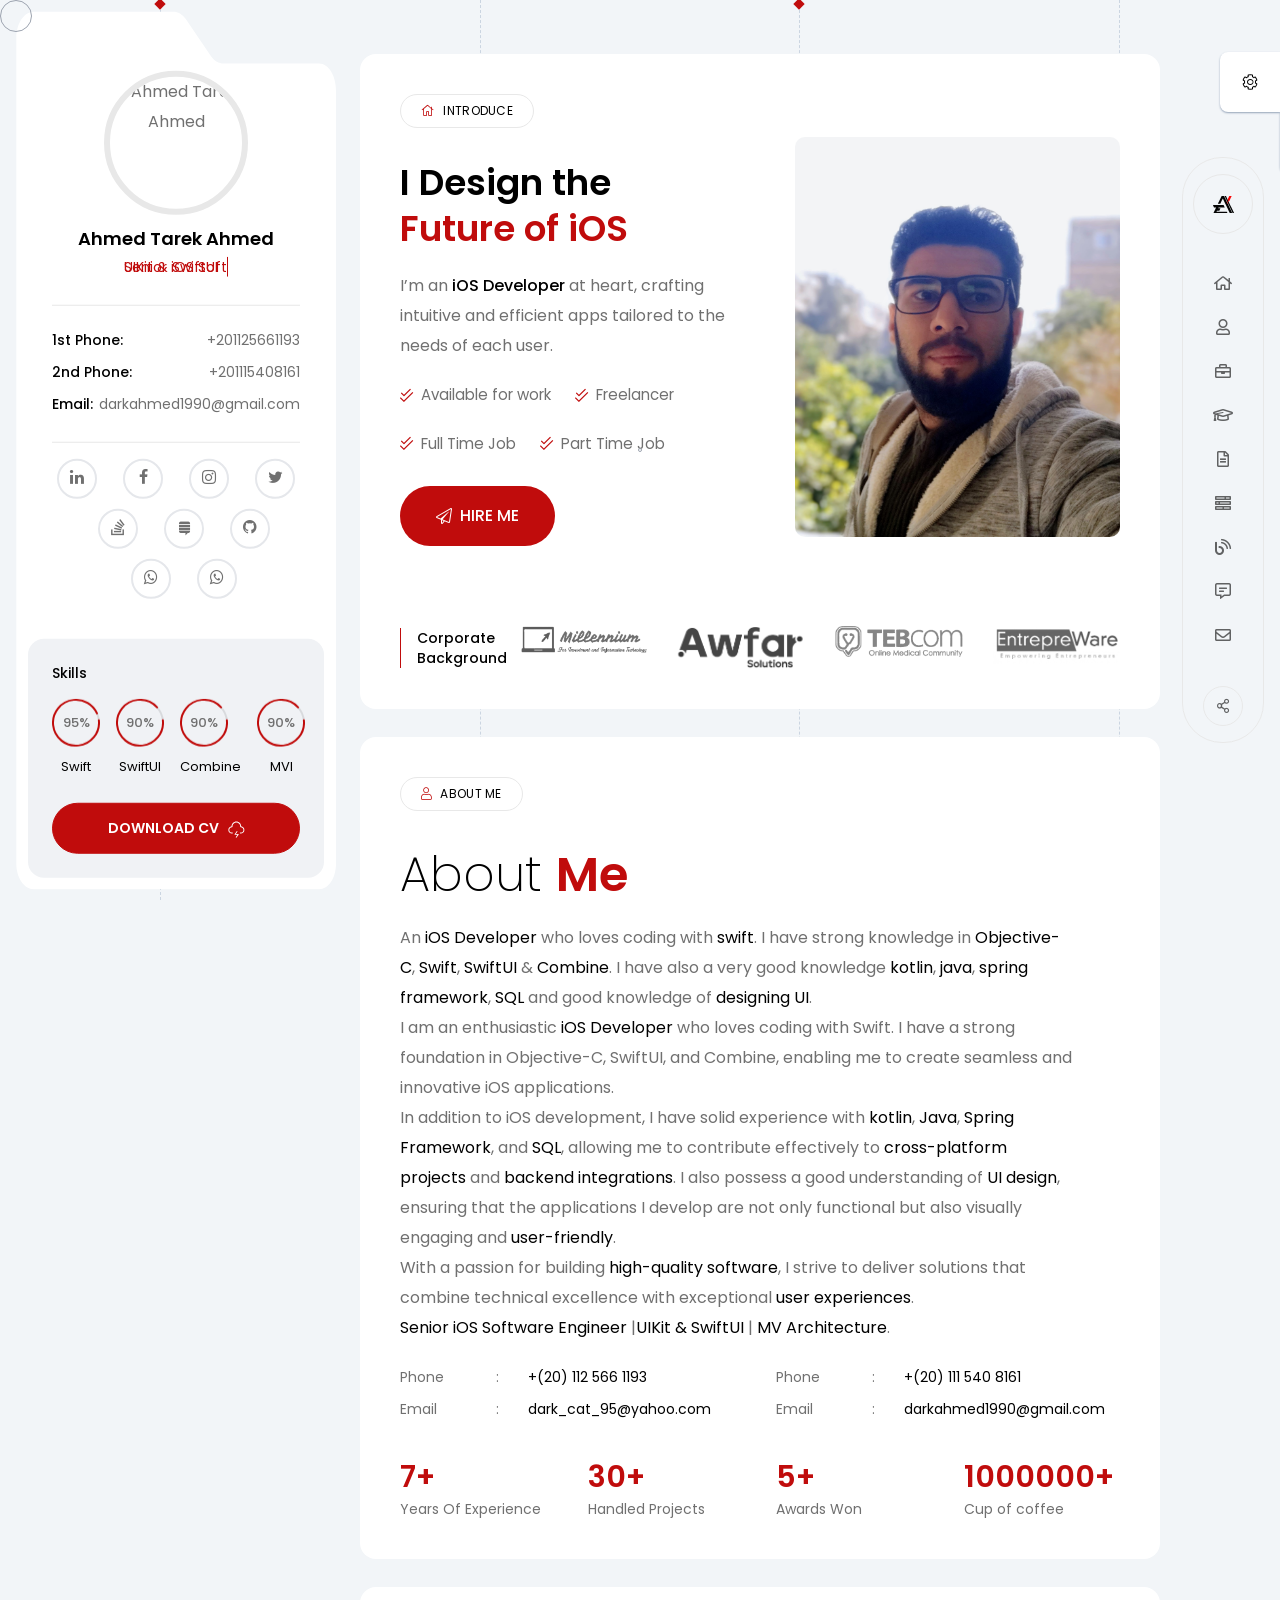
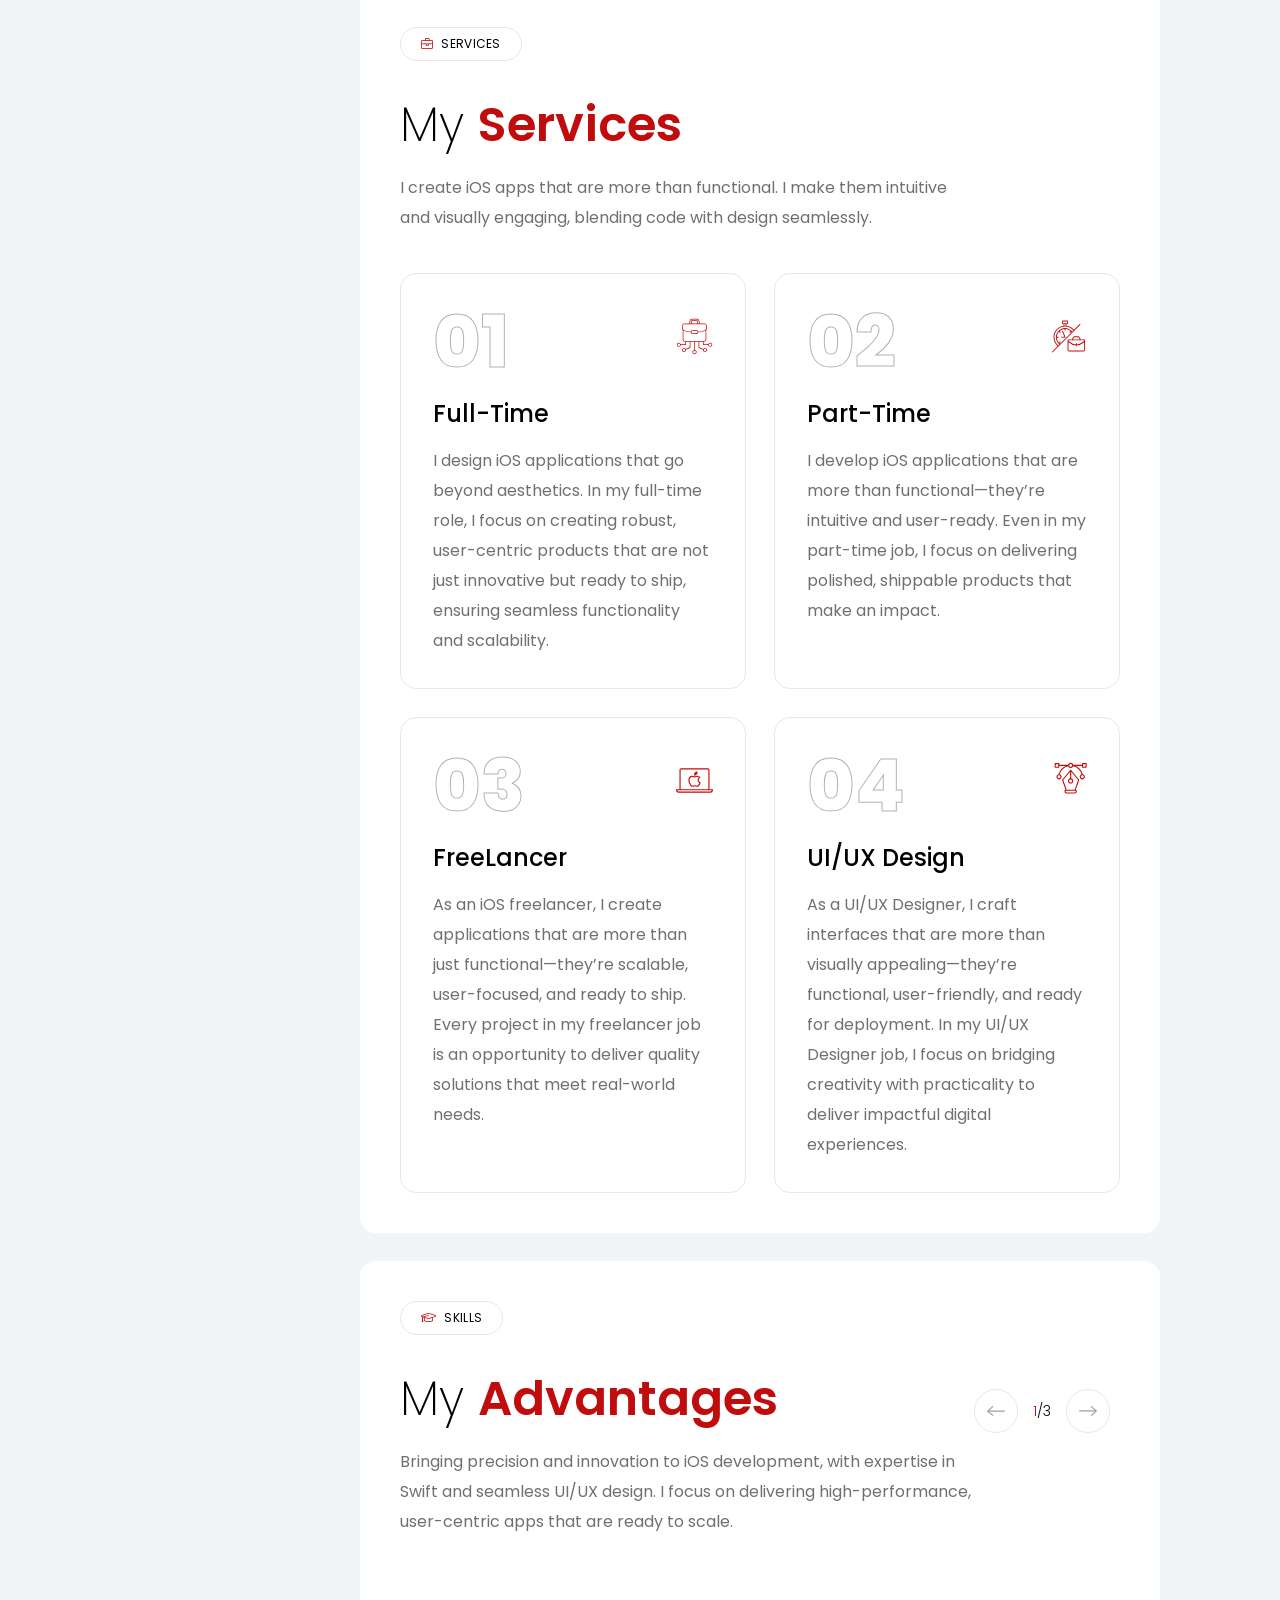
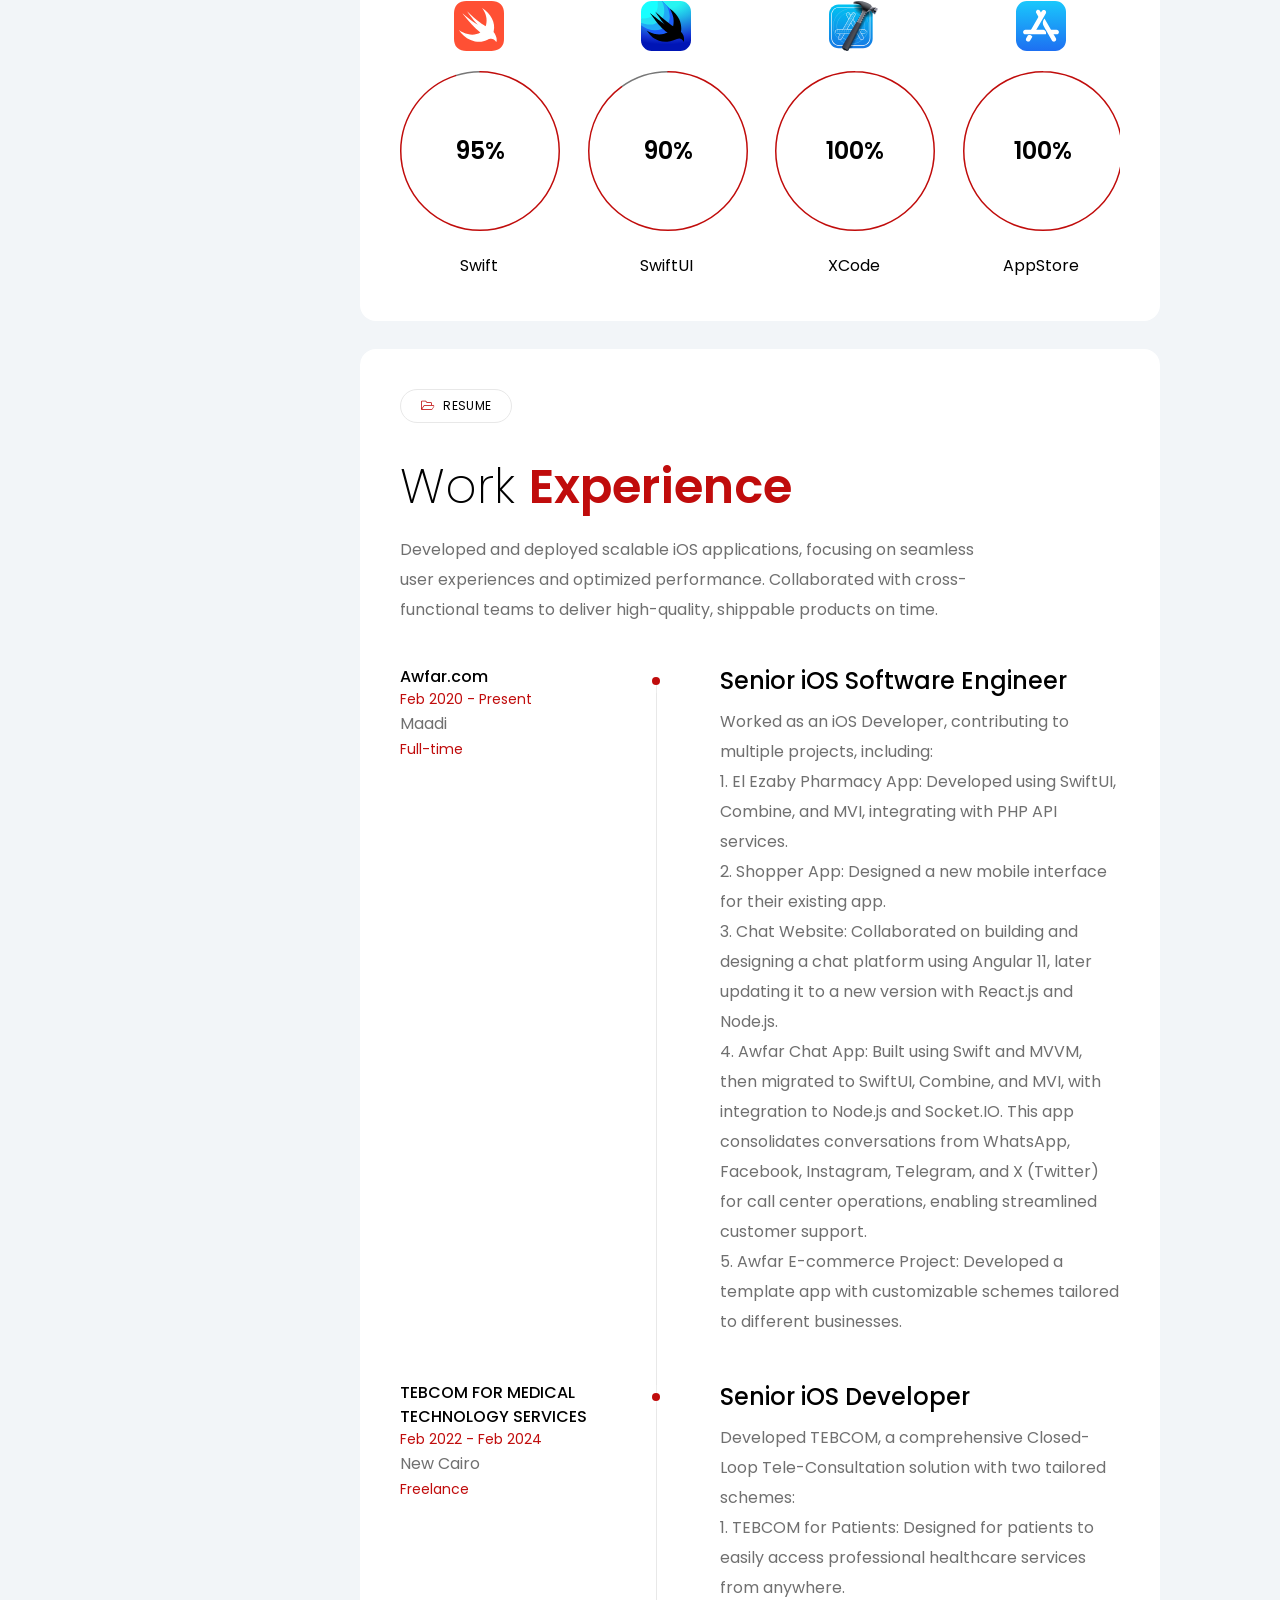
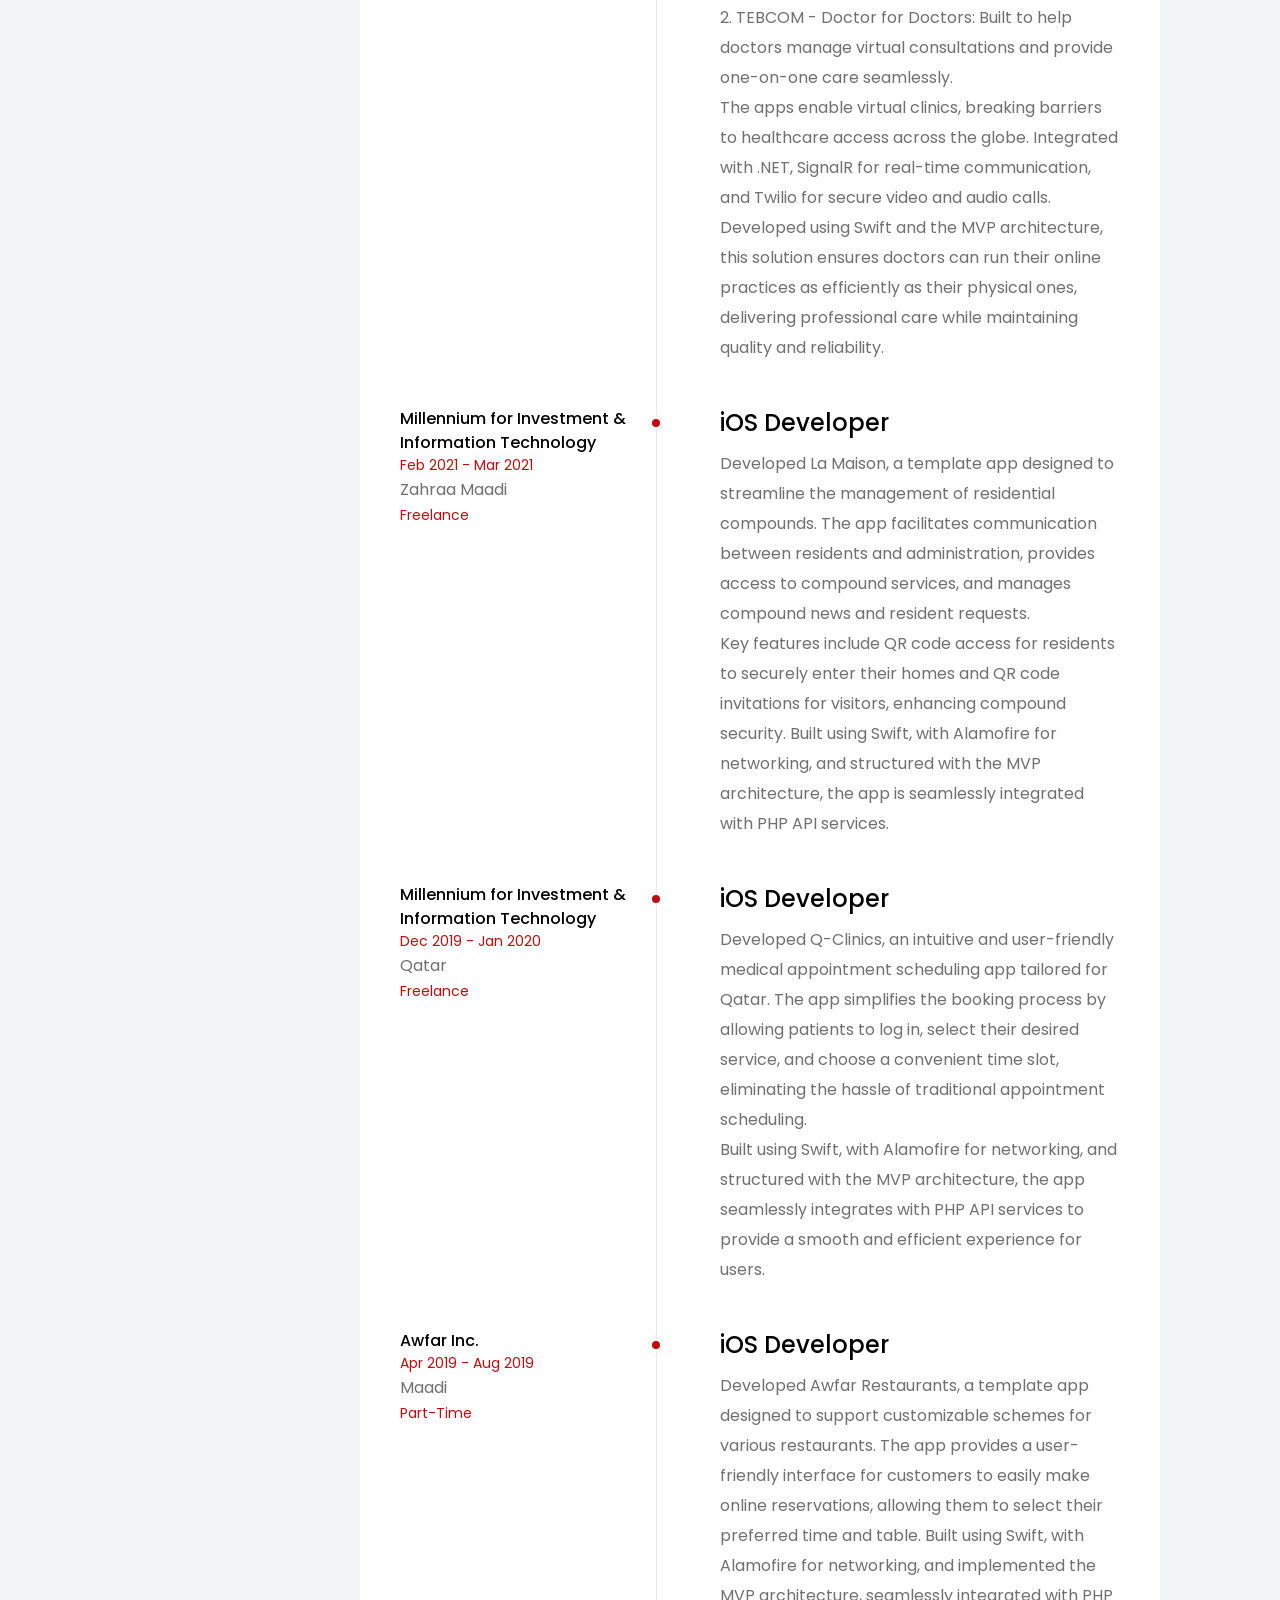
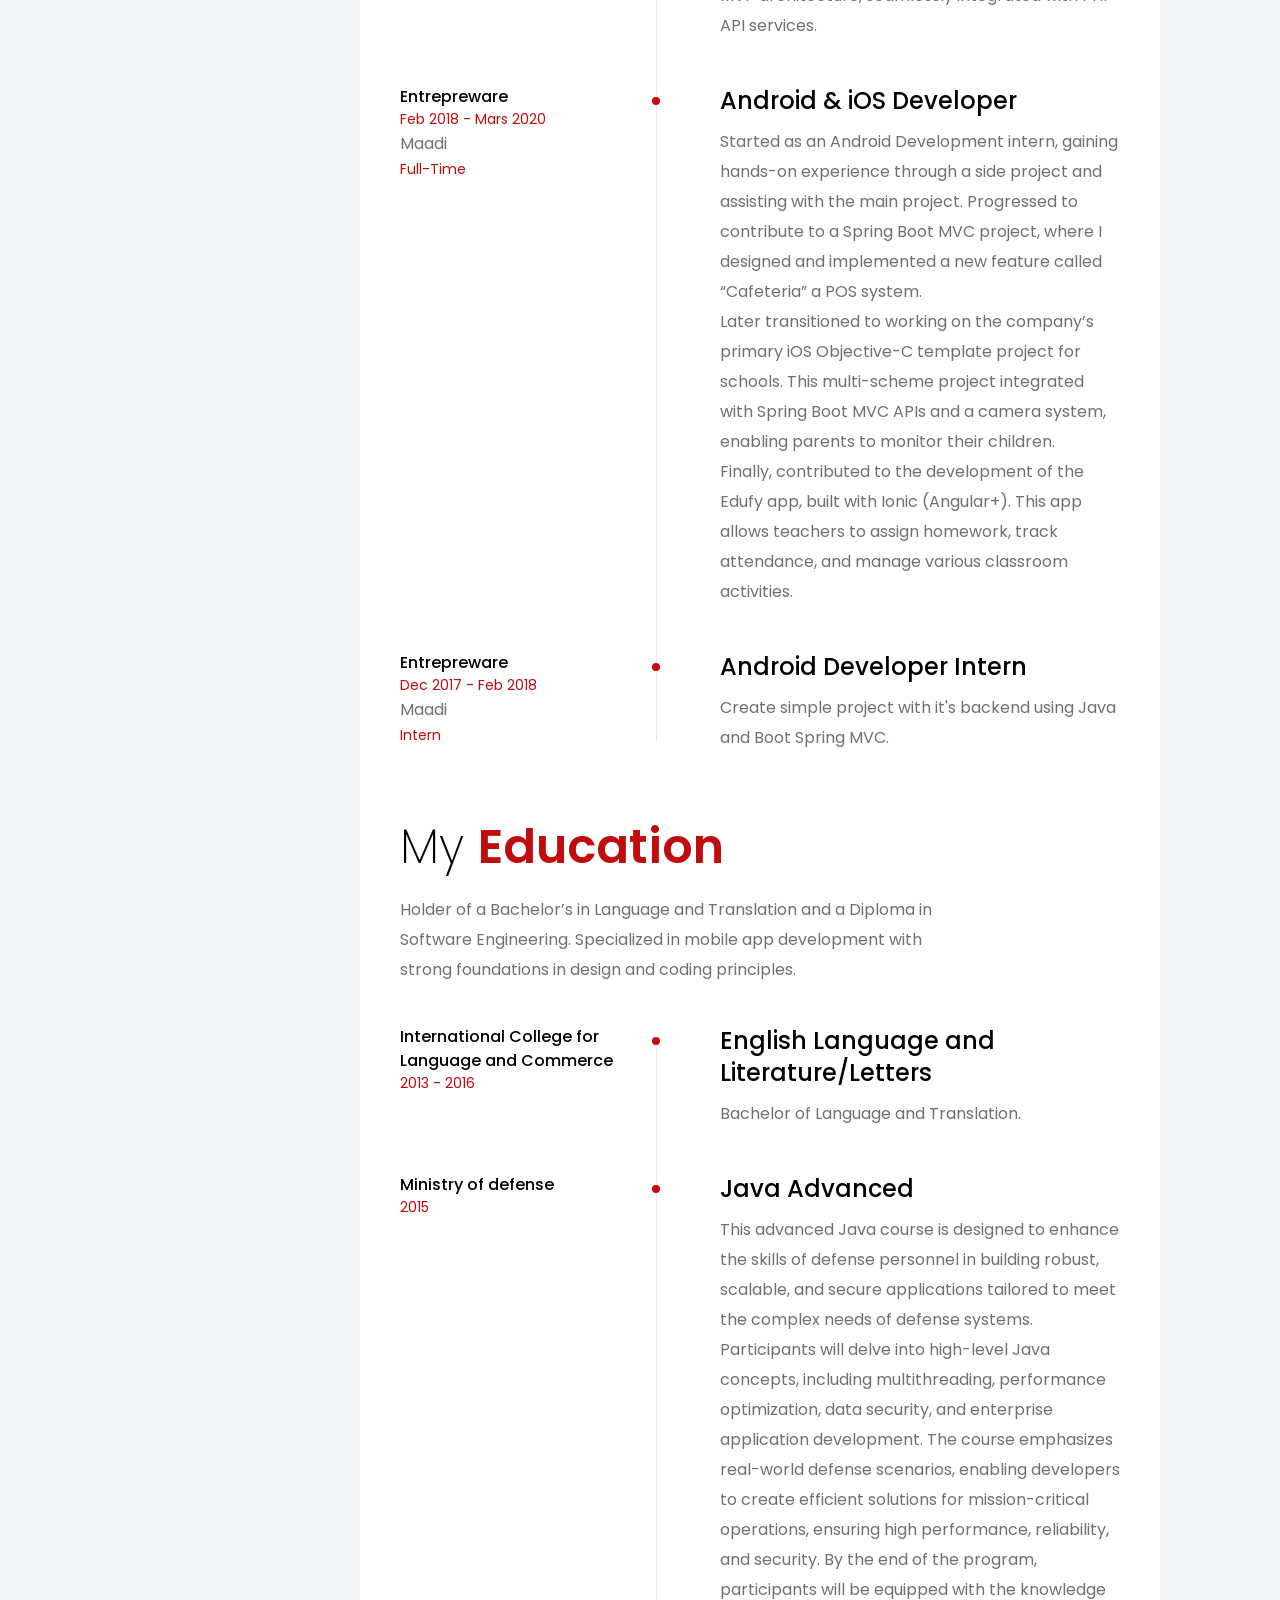
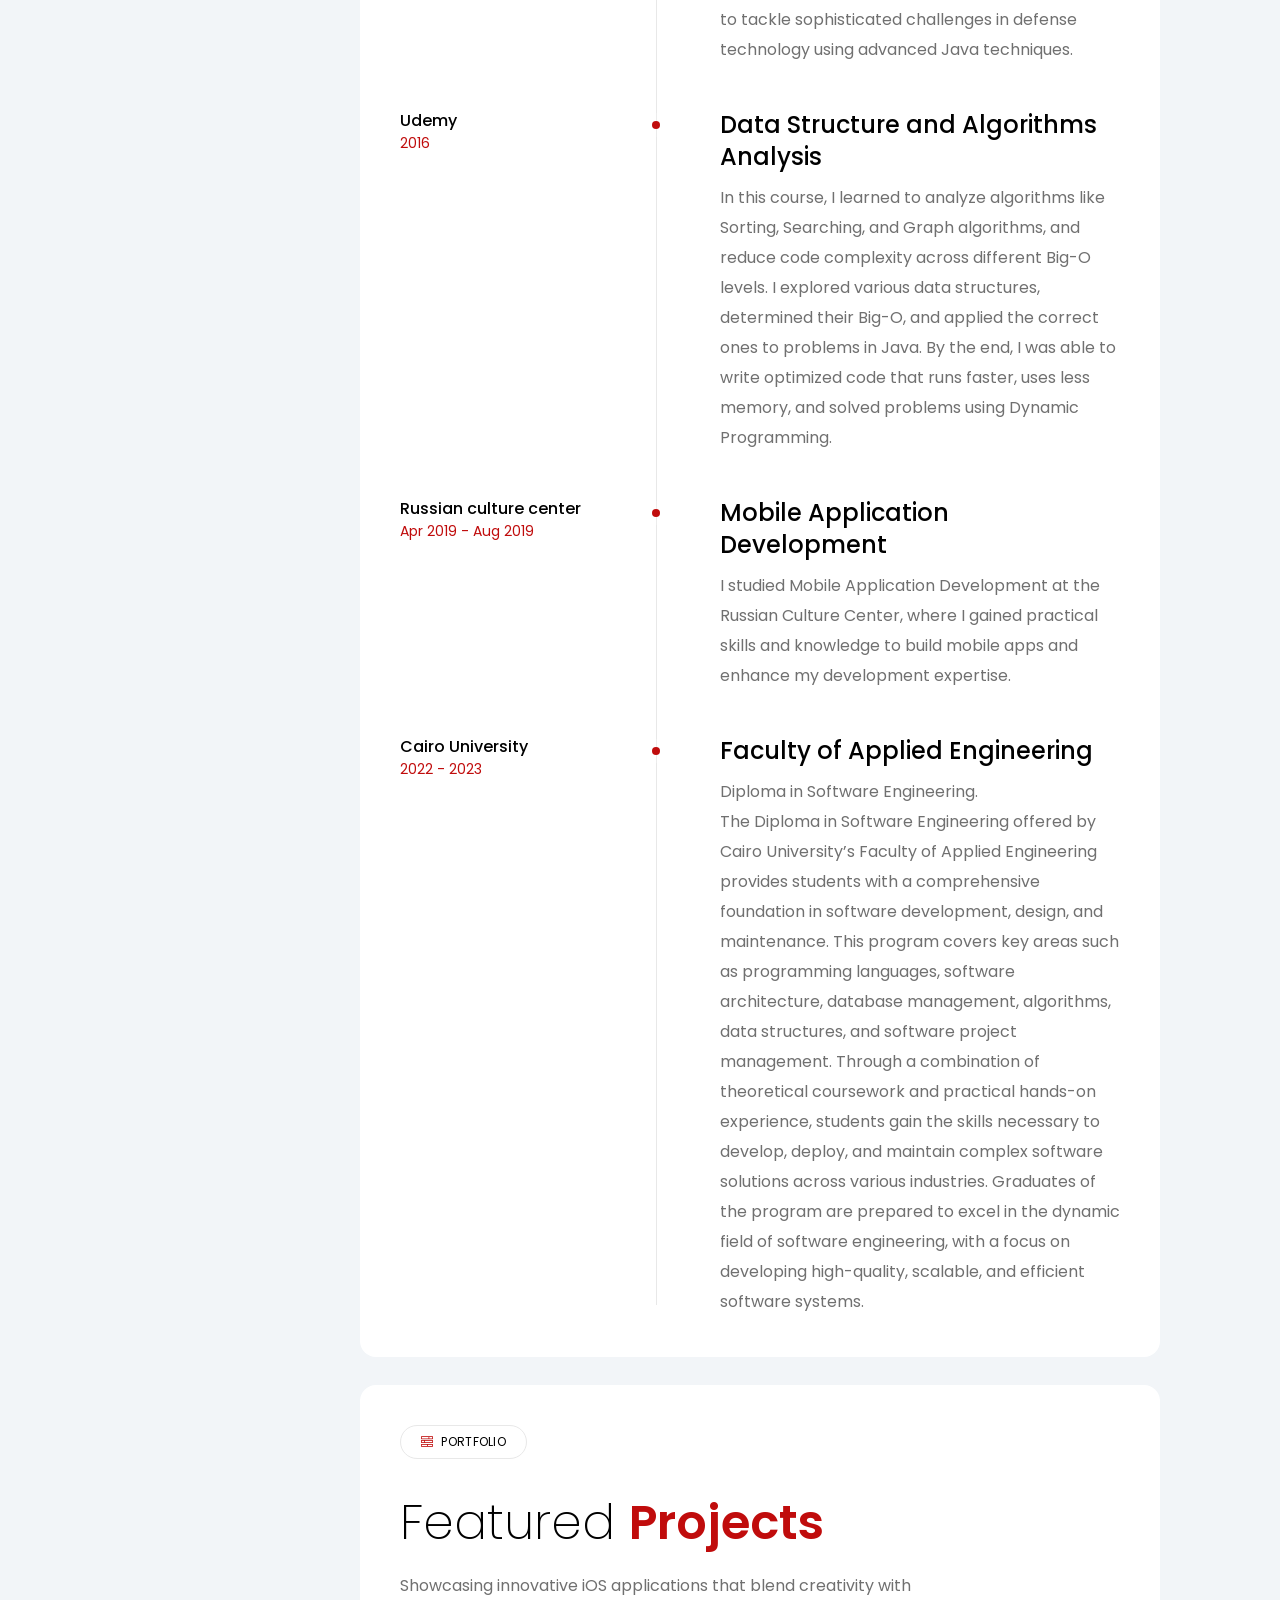
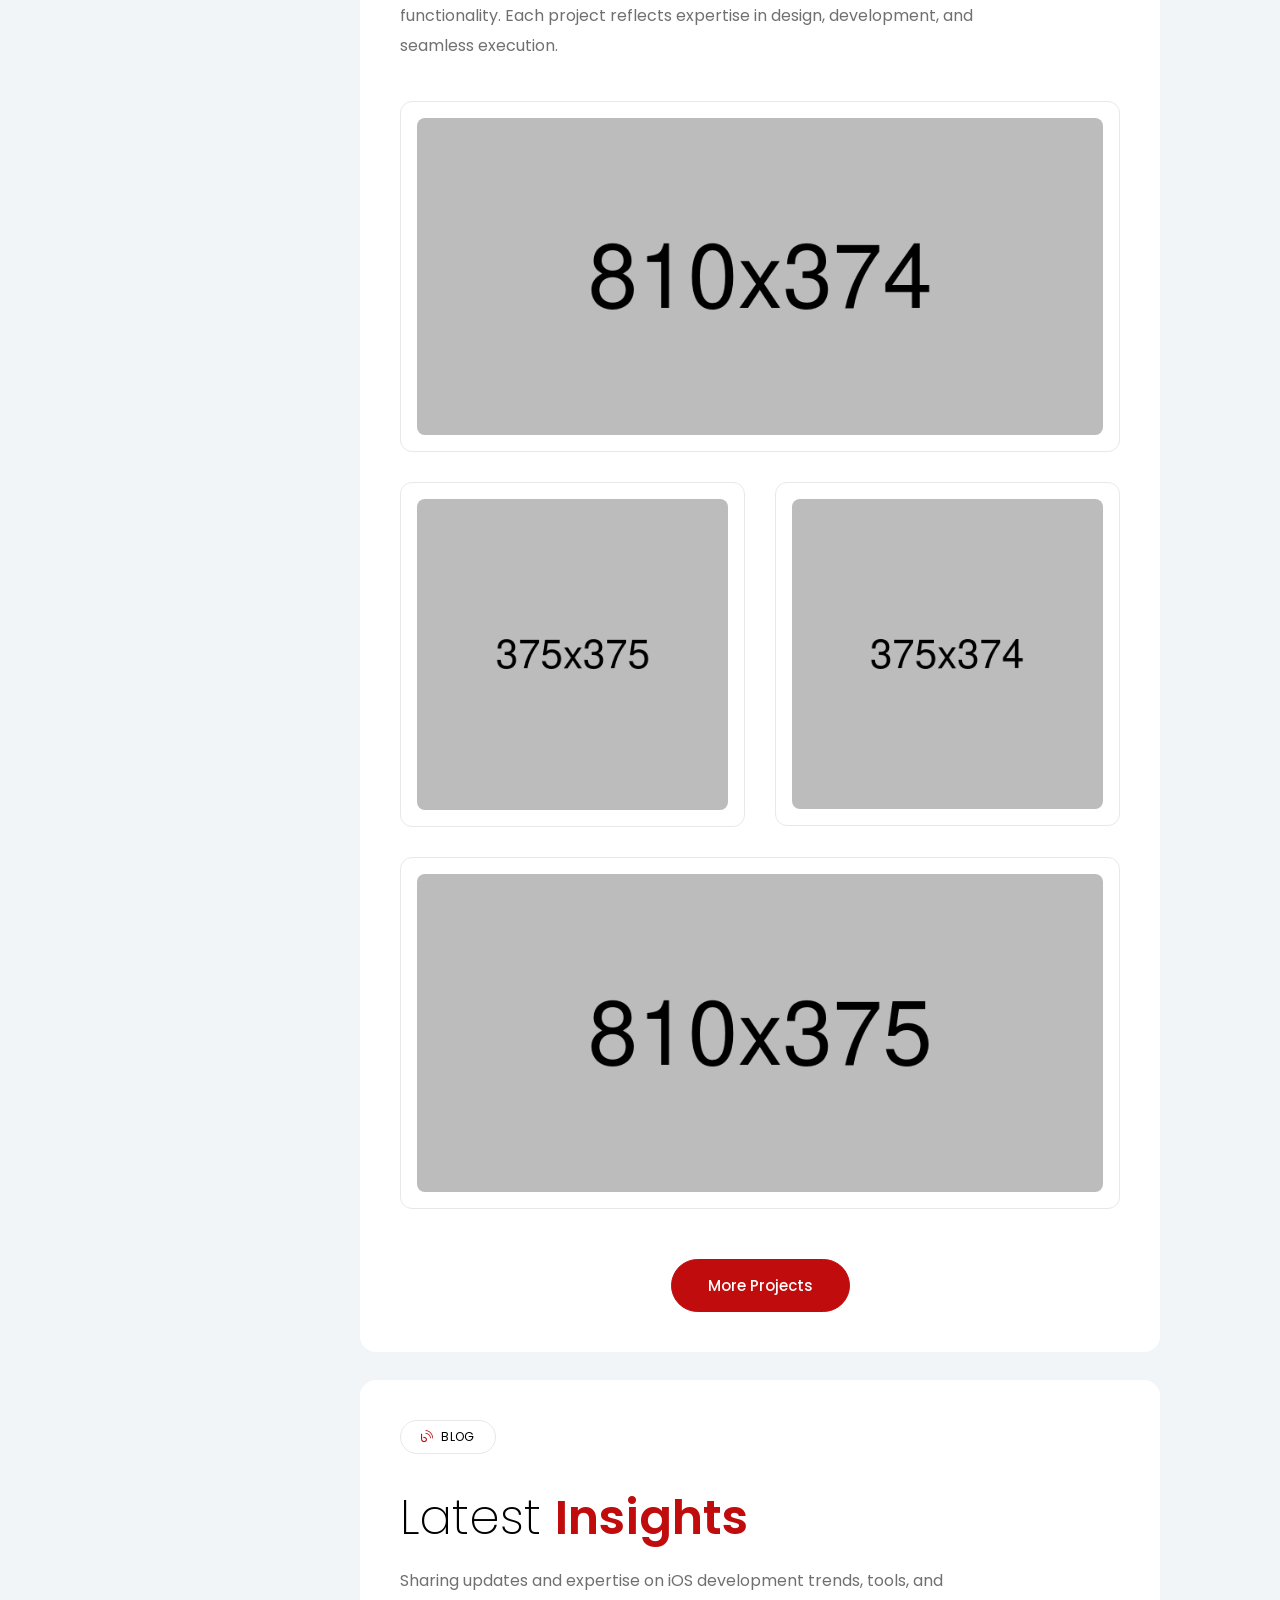
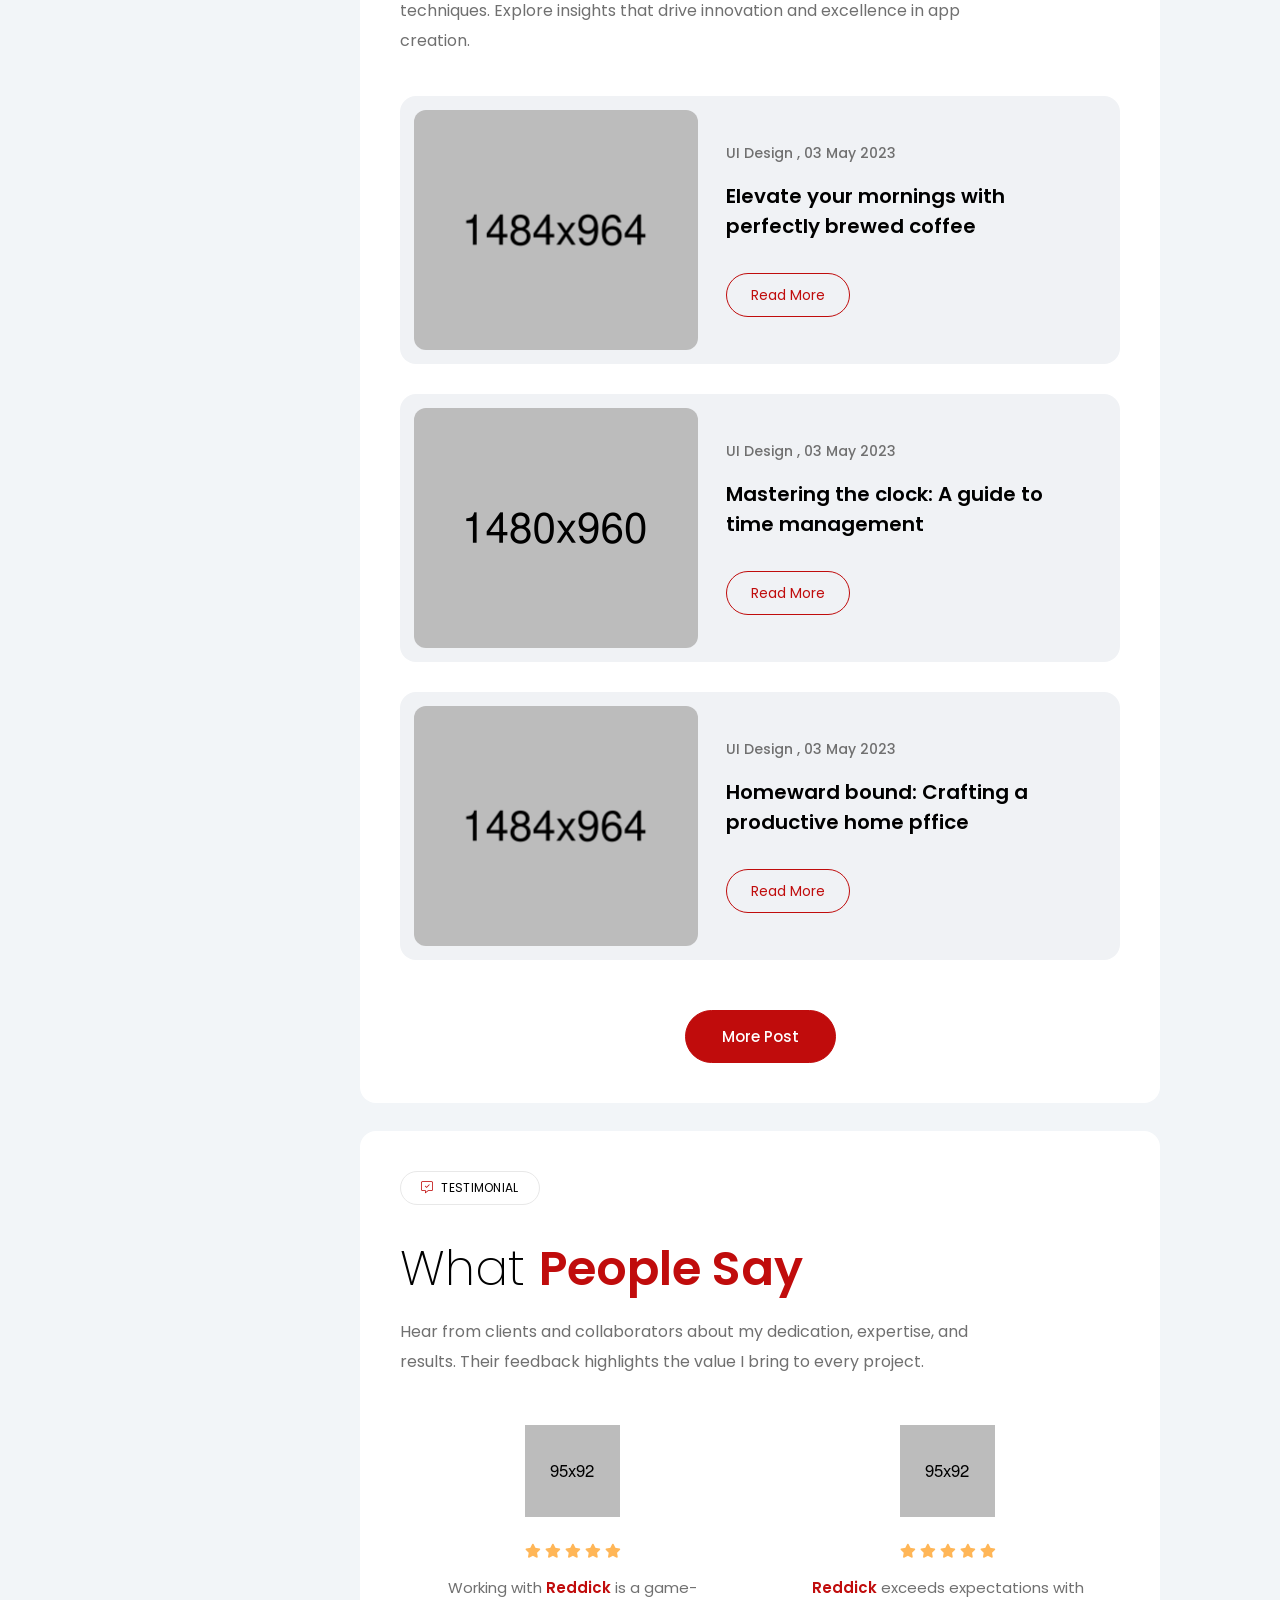
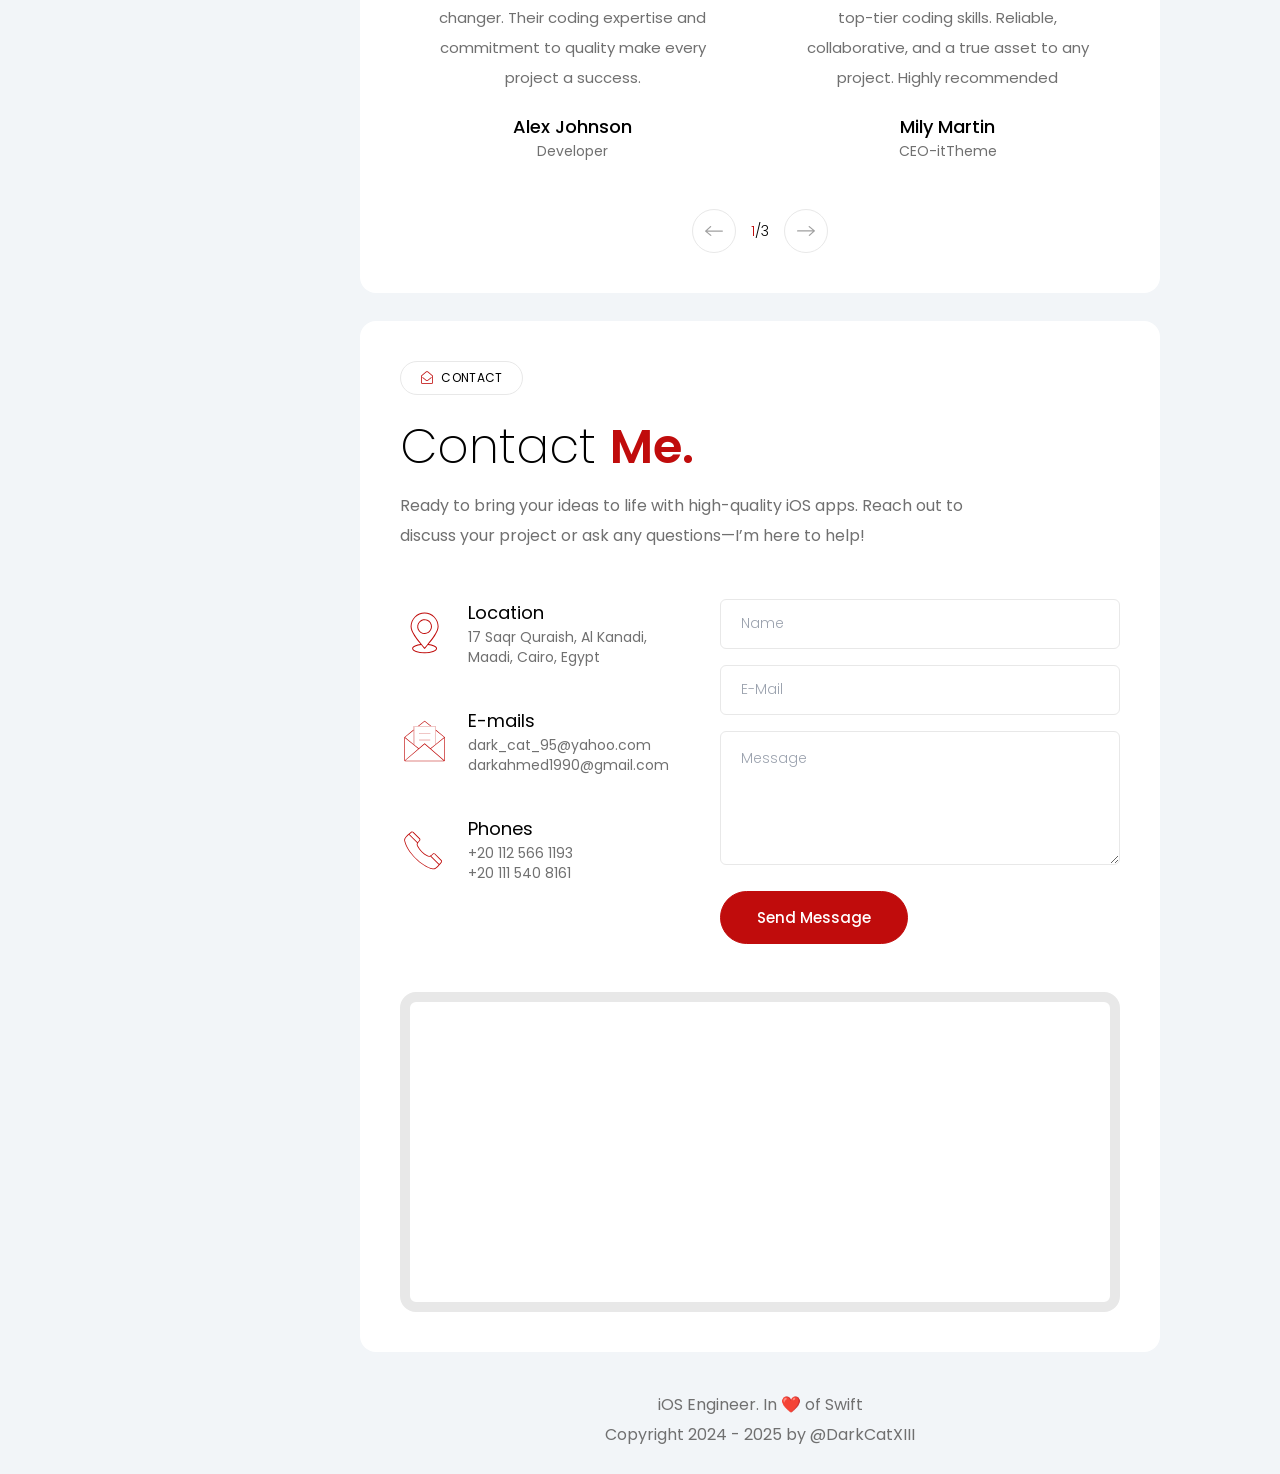
==== commit ef7a34c4: "update mails" ====
--- a/index.html
+++ b/index.html
@@ -1173,8 +1173,8 @@
                                 Featured <span class="font-semibold text-theme">Projects</span>
                             </h2>
                             <p class="max-w-xl mt-4 md:mt-6 subtitle">
-                                I design products that are more than pretty. I make them shippable and usable, ttempor
-                                non mollit dolor et do aute
+                                Showcasing innovative iOS applications that blend creativity with functionality. Each project reflects expertise in
+                                design, development, and seamless execution.
                             </p>
                         </div><!--./section-title-->
 
@@ -1324,8 +1324,8 @@
                                 Latest <span class="font-semibold text-theme">Insights</span>
                             </h2>
                             <p class="max-w-xl mt-4 md:mt-6 subtitle">
-                                I design products that are more than pretty. I make them shippable and usable, tempor
-                                non mollit dolor et do aute
+                                Sharing updates and expertise on iOS development trends, tools, and techniques. Explore insights that drive innovation
+                                and excellence in app creation.
                             </p>
                         </div><!--./section-title-->
 
@@ -1463,8 +1463,8 @@
                                 What <span class="font-semibold text-theme">People Say</span>
                             </h2>
                             <p class="max-w-xl mt-4 md:mt-6 subtitle">
-                                I design products that are more than pretty. I make them shippable and usable, tempor
-                                non mollit dolor et do aute
+                                Hear from clients and collaborators about my dedication, expertise, and results. Their feedback highlights the value I
+                                bring to every project.
                             </p>
                         </div><!--./section-title-->
 
@@ -1668,7 +1668,7 @@
                             </div><!-- Contact info end -->
 
                             <div class="md:col-span-7">
-                                <form id="contactForm" action="contact-form.php" method="POST" class="space-y-4">
+                                <form id="contactForm" class="space-y-4">
                                     <div class="form-group">
                                         <input type="text" name="client__name" id="client__name" placeholder="Name"
                                             class="w-full p-5 text-sm outline-none h-13 focus:border-theme dark:focus:border-theme dark:placeholder:text-white/40"
@@ -1774,6 +1774,7 @@
     <script src="assets/js/circle-progress.min.js"></script>
     <script src="assets/js/script.js"></script>
     <script src="assets/js/theme-mode.js"></script>
+    <script src="assets/js/email.min.js"></script>
     <!-- Js Library End -->
 </body>
 
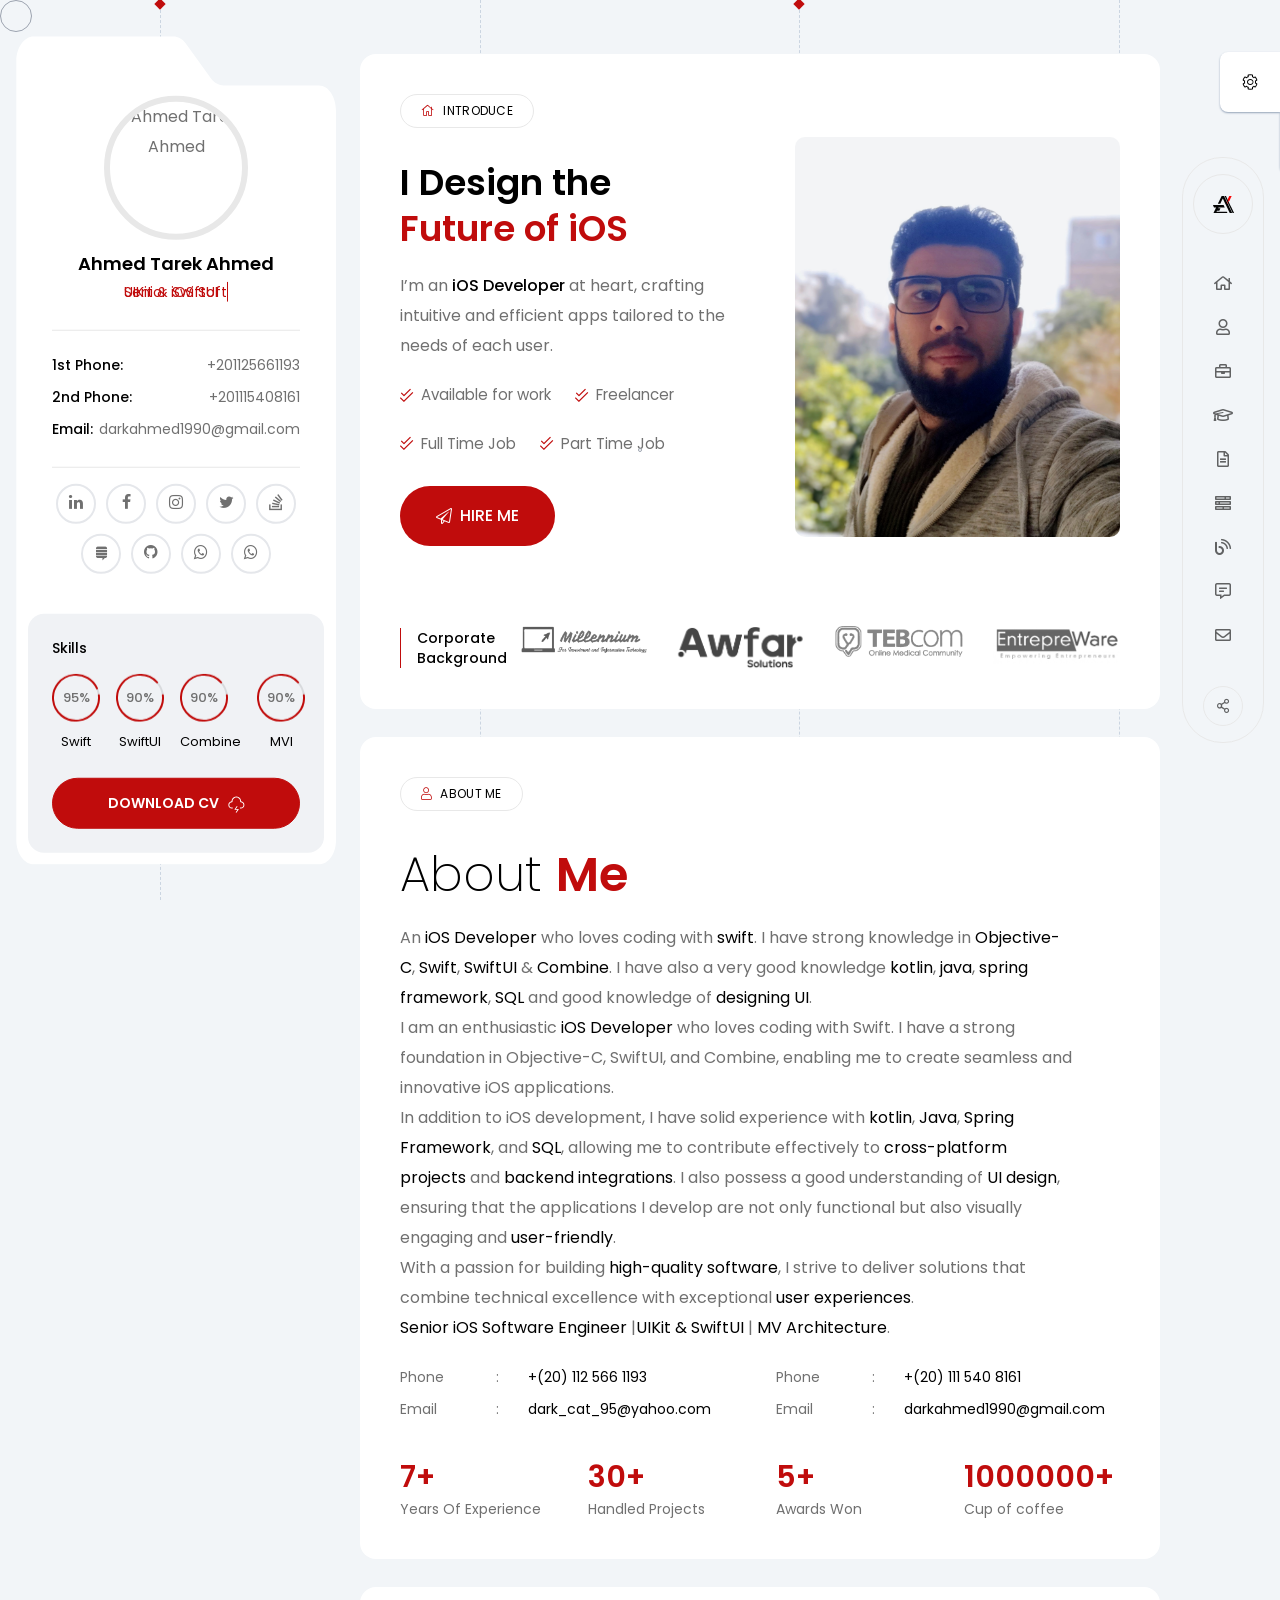
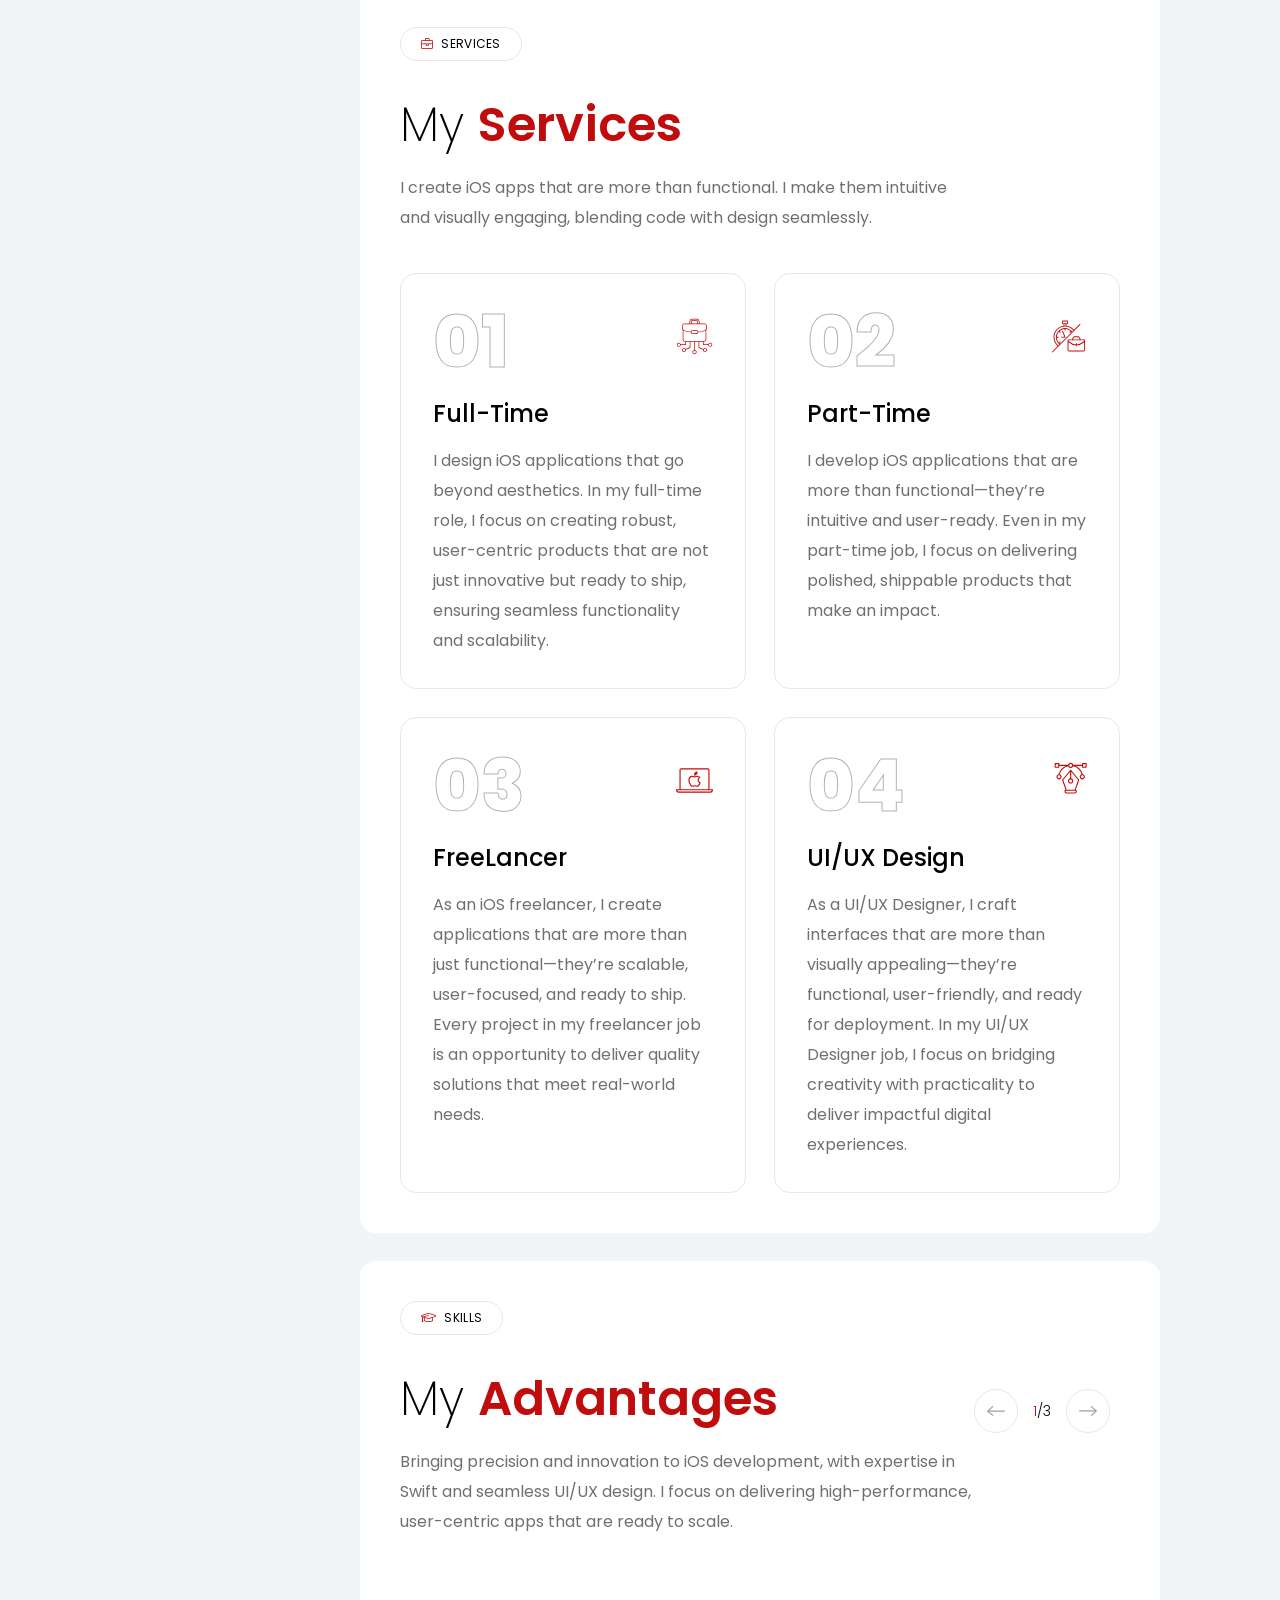
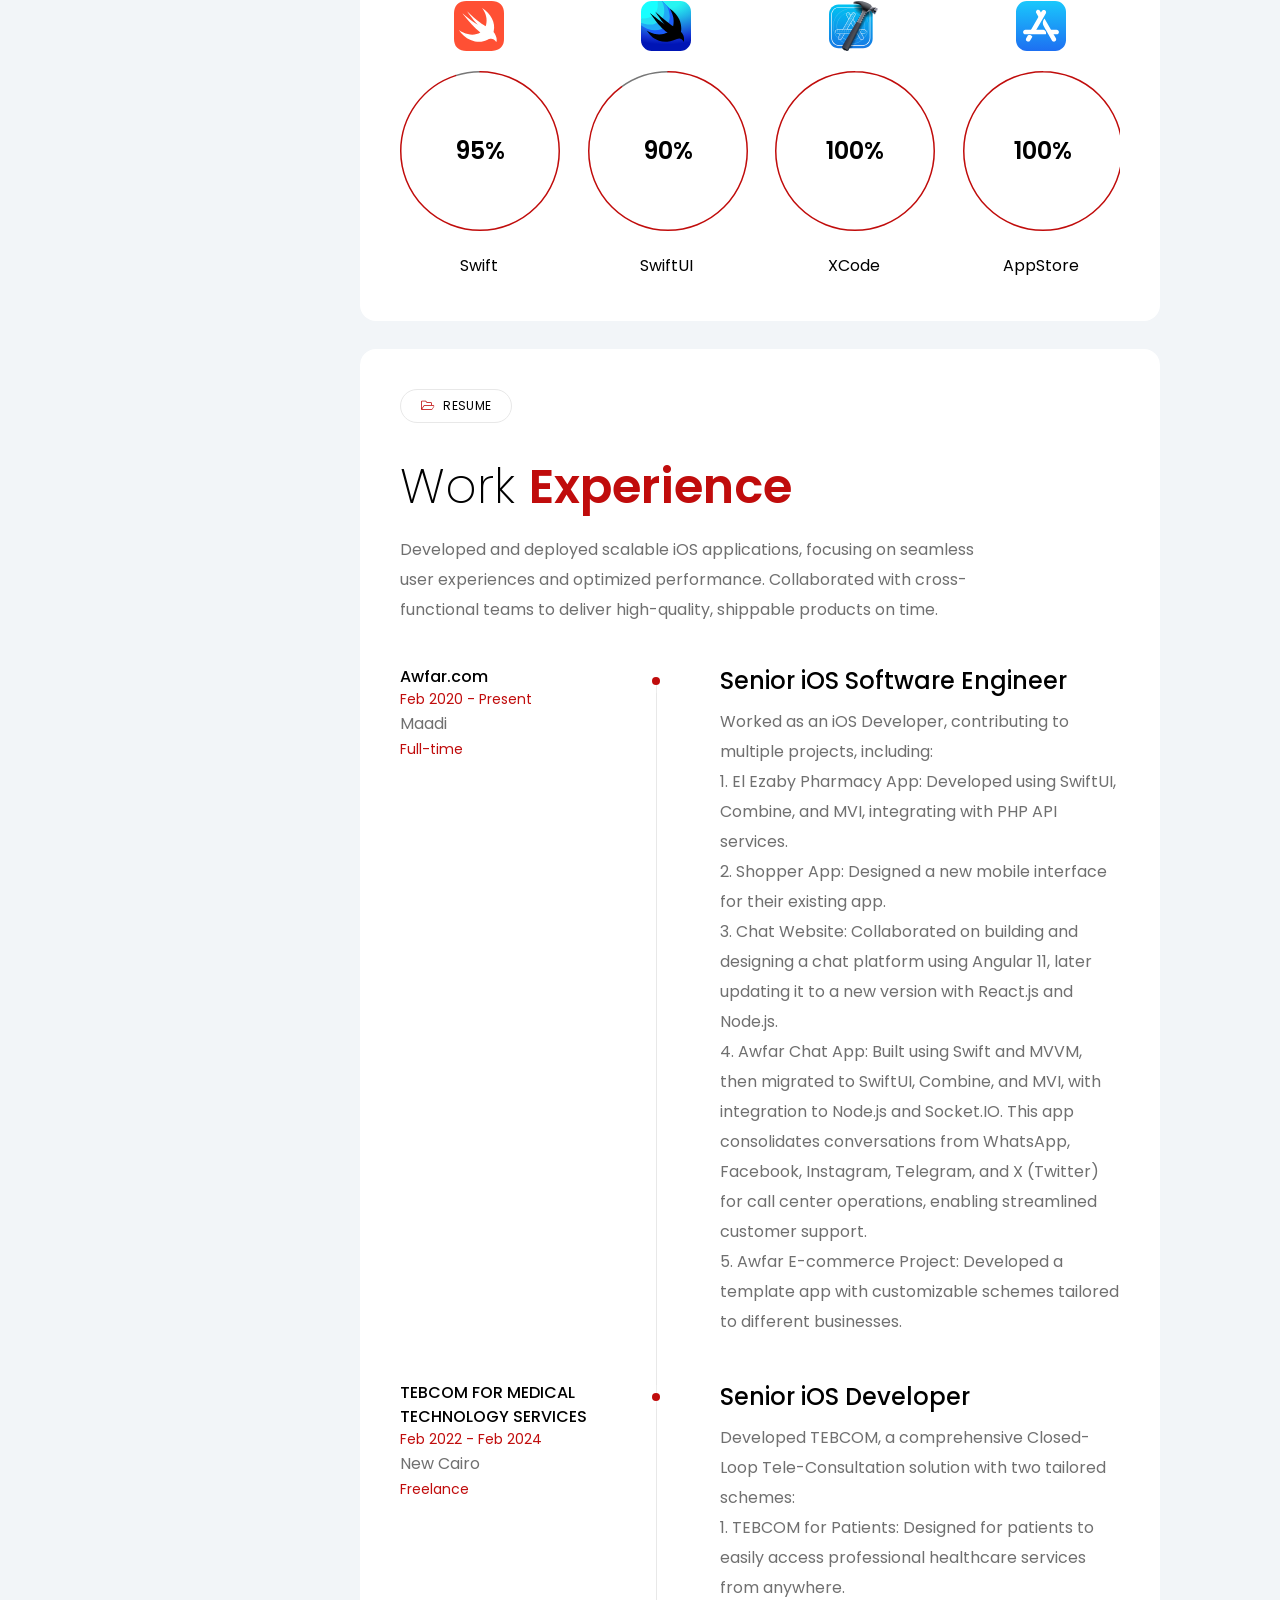
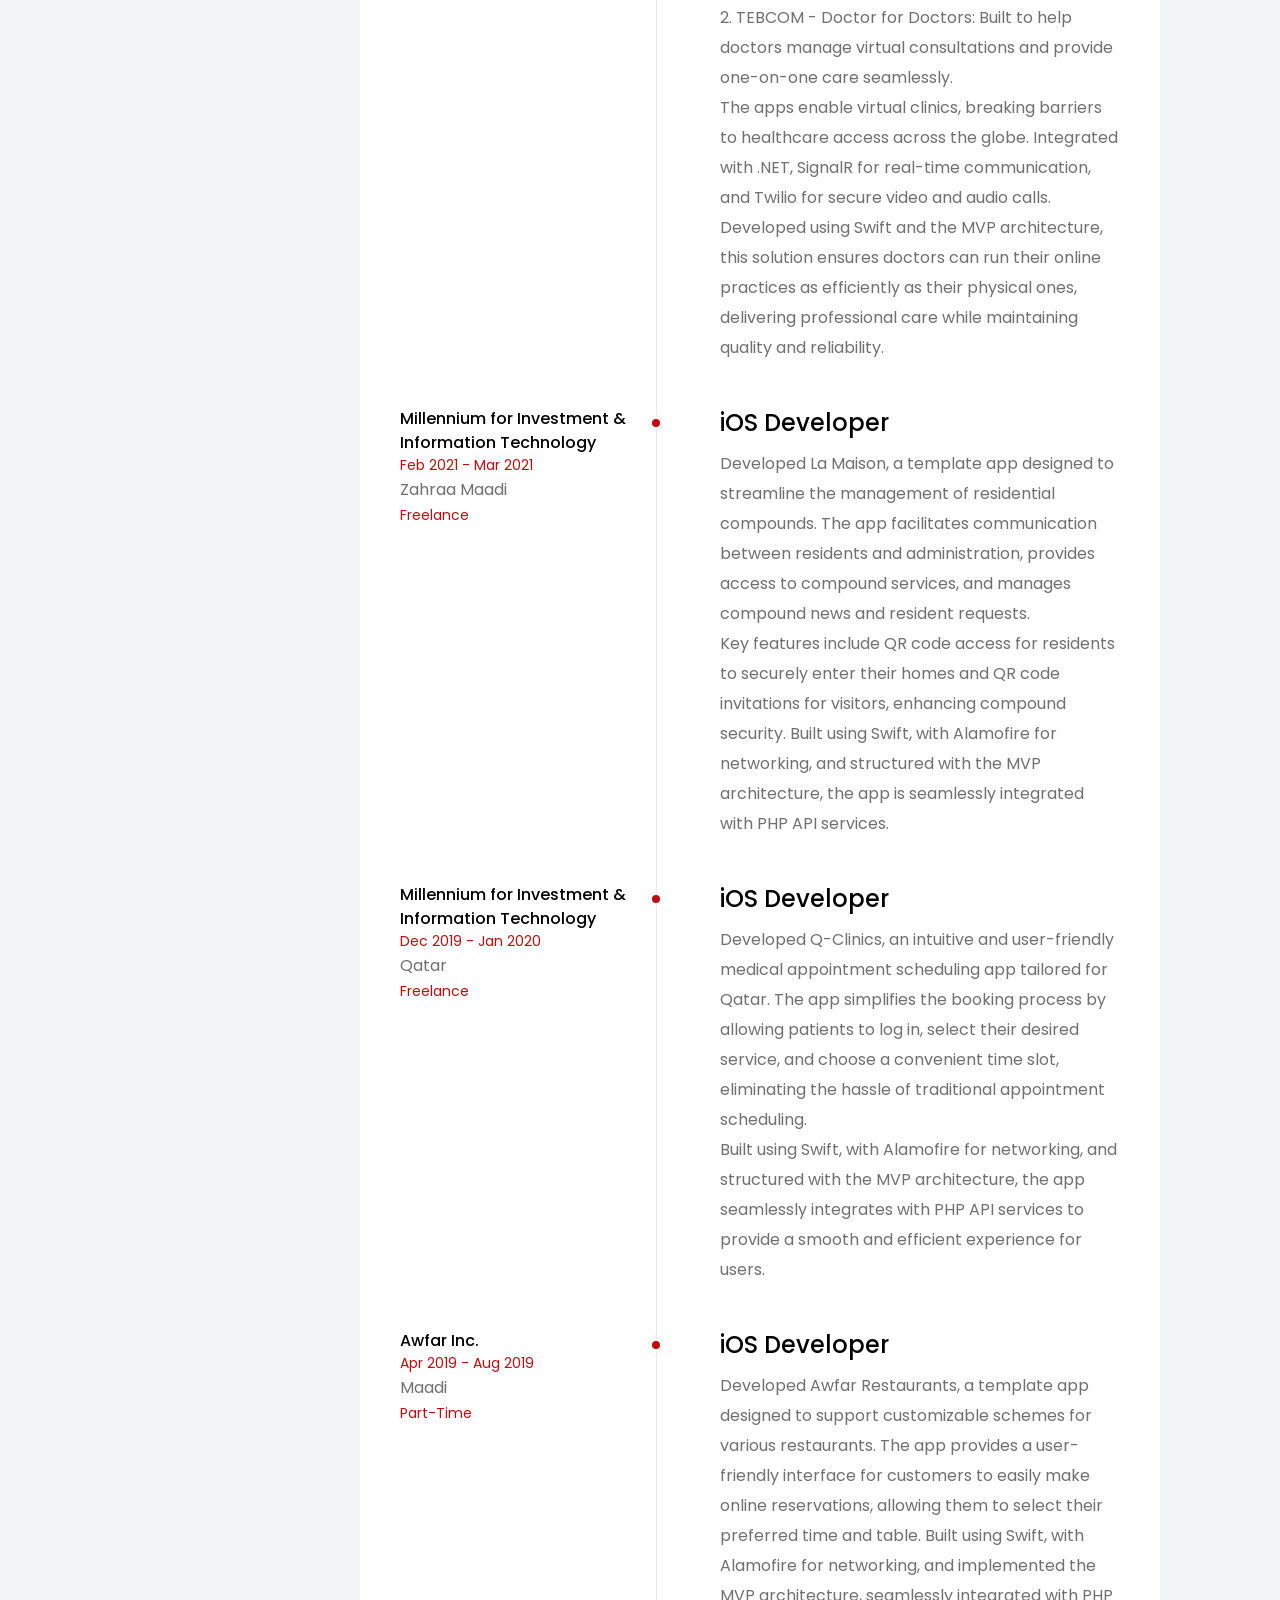
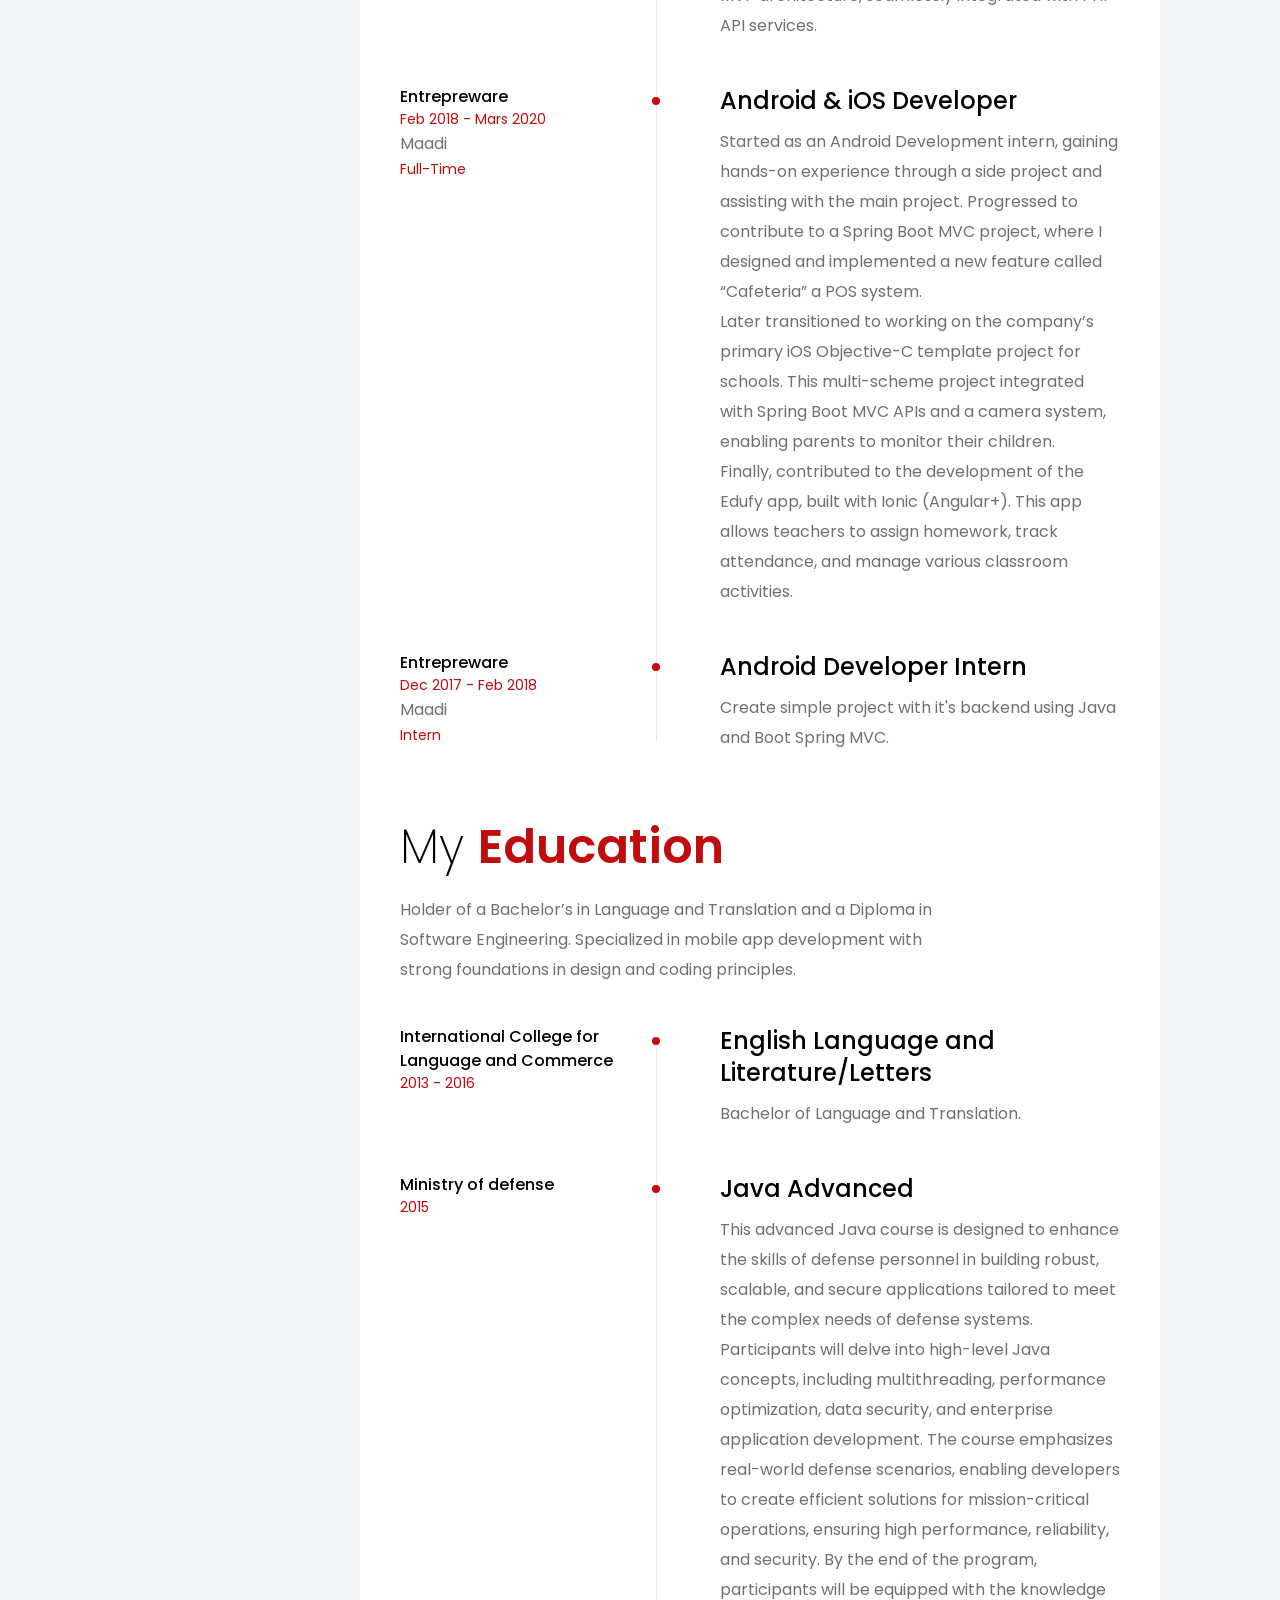
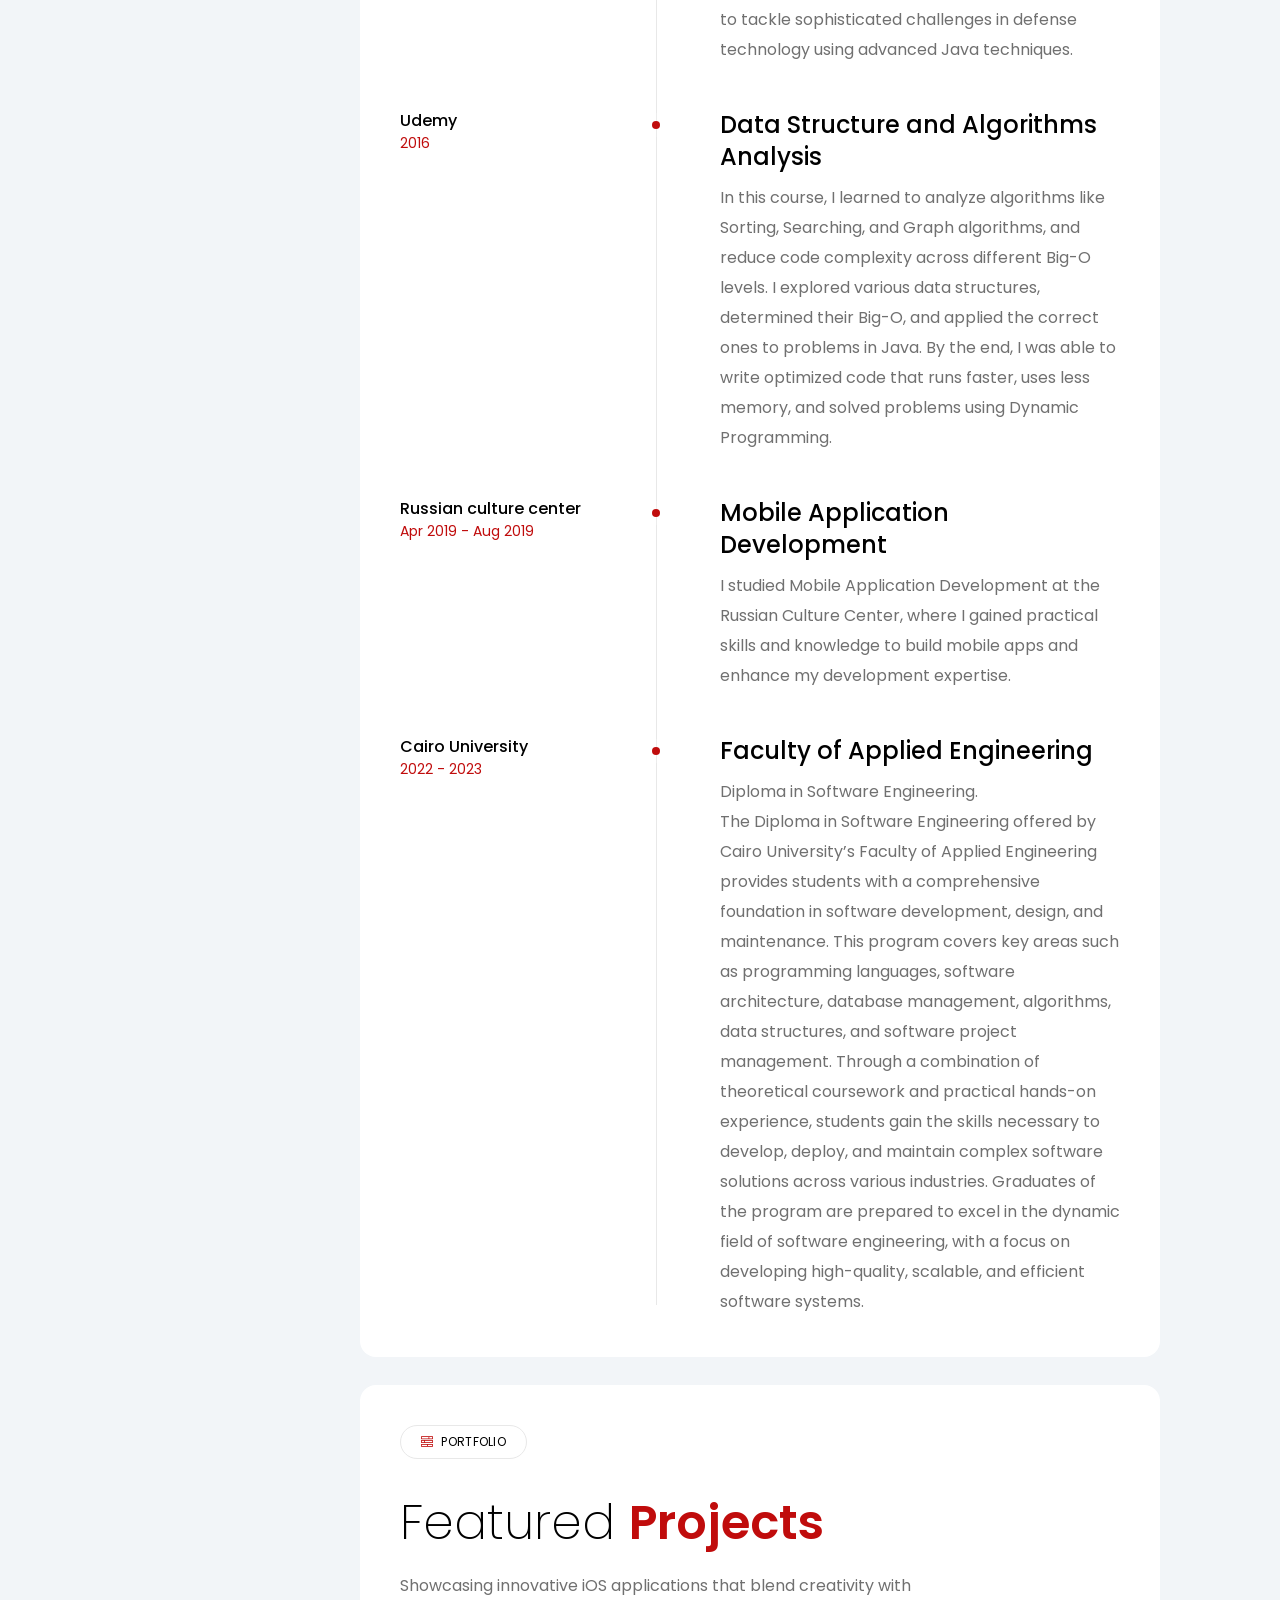
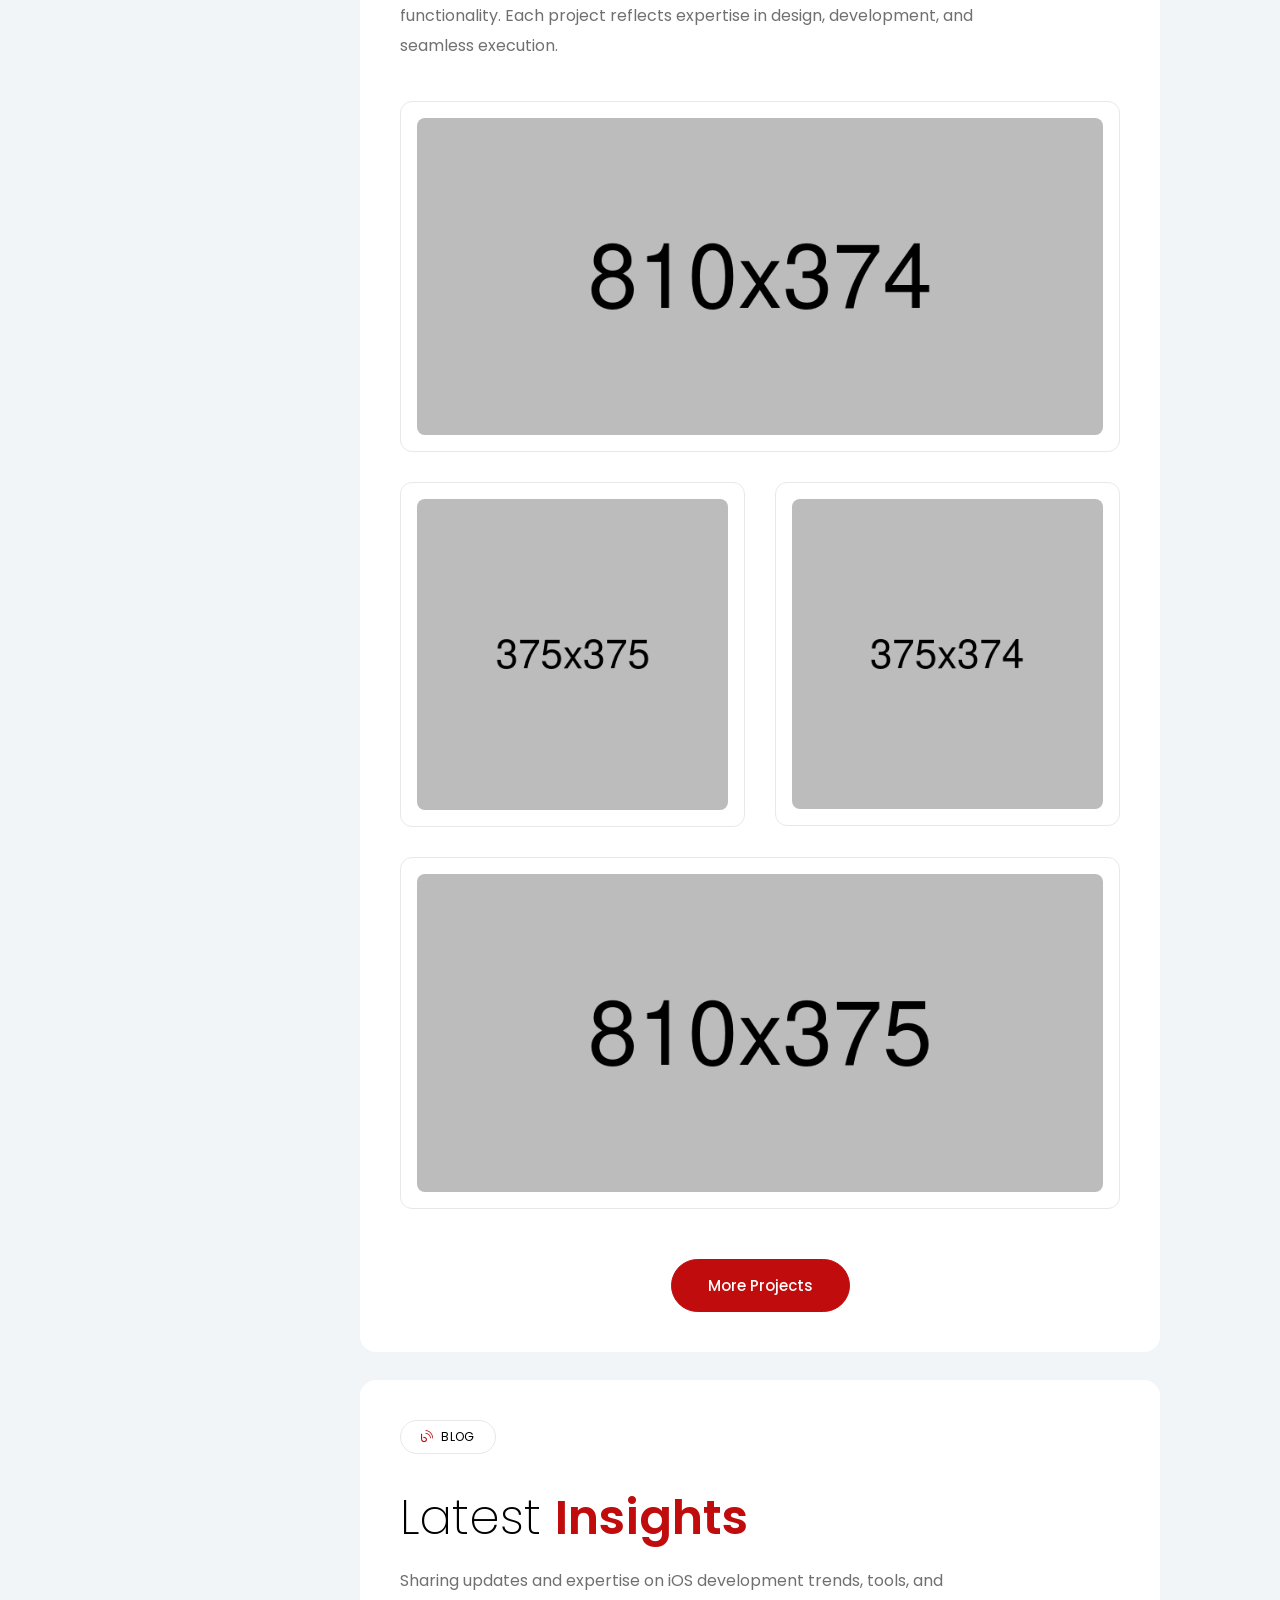
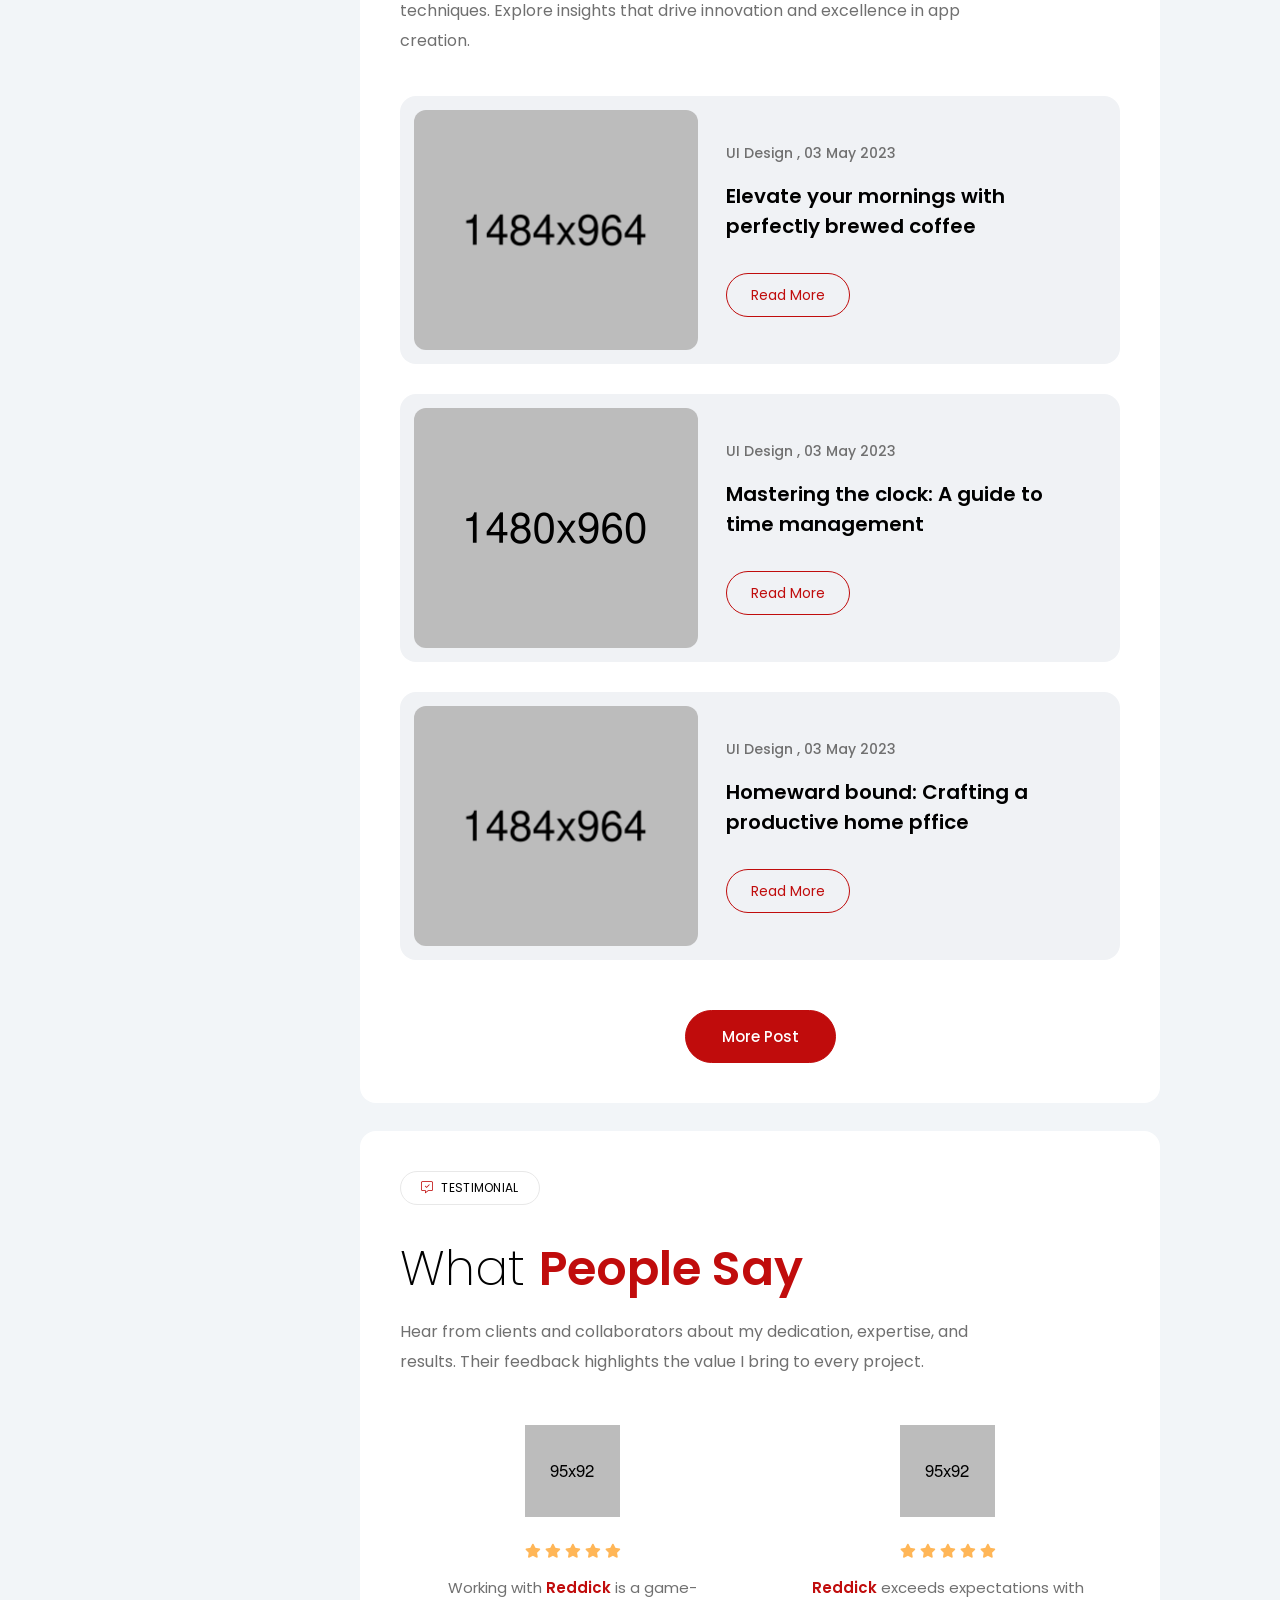
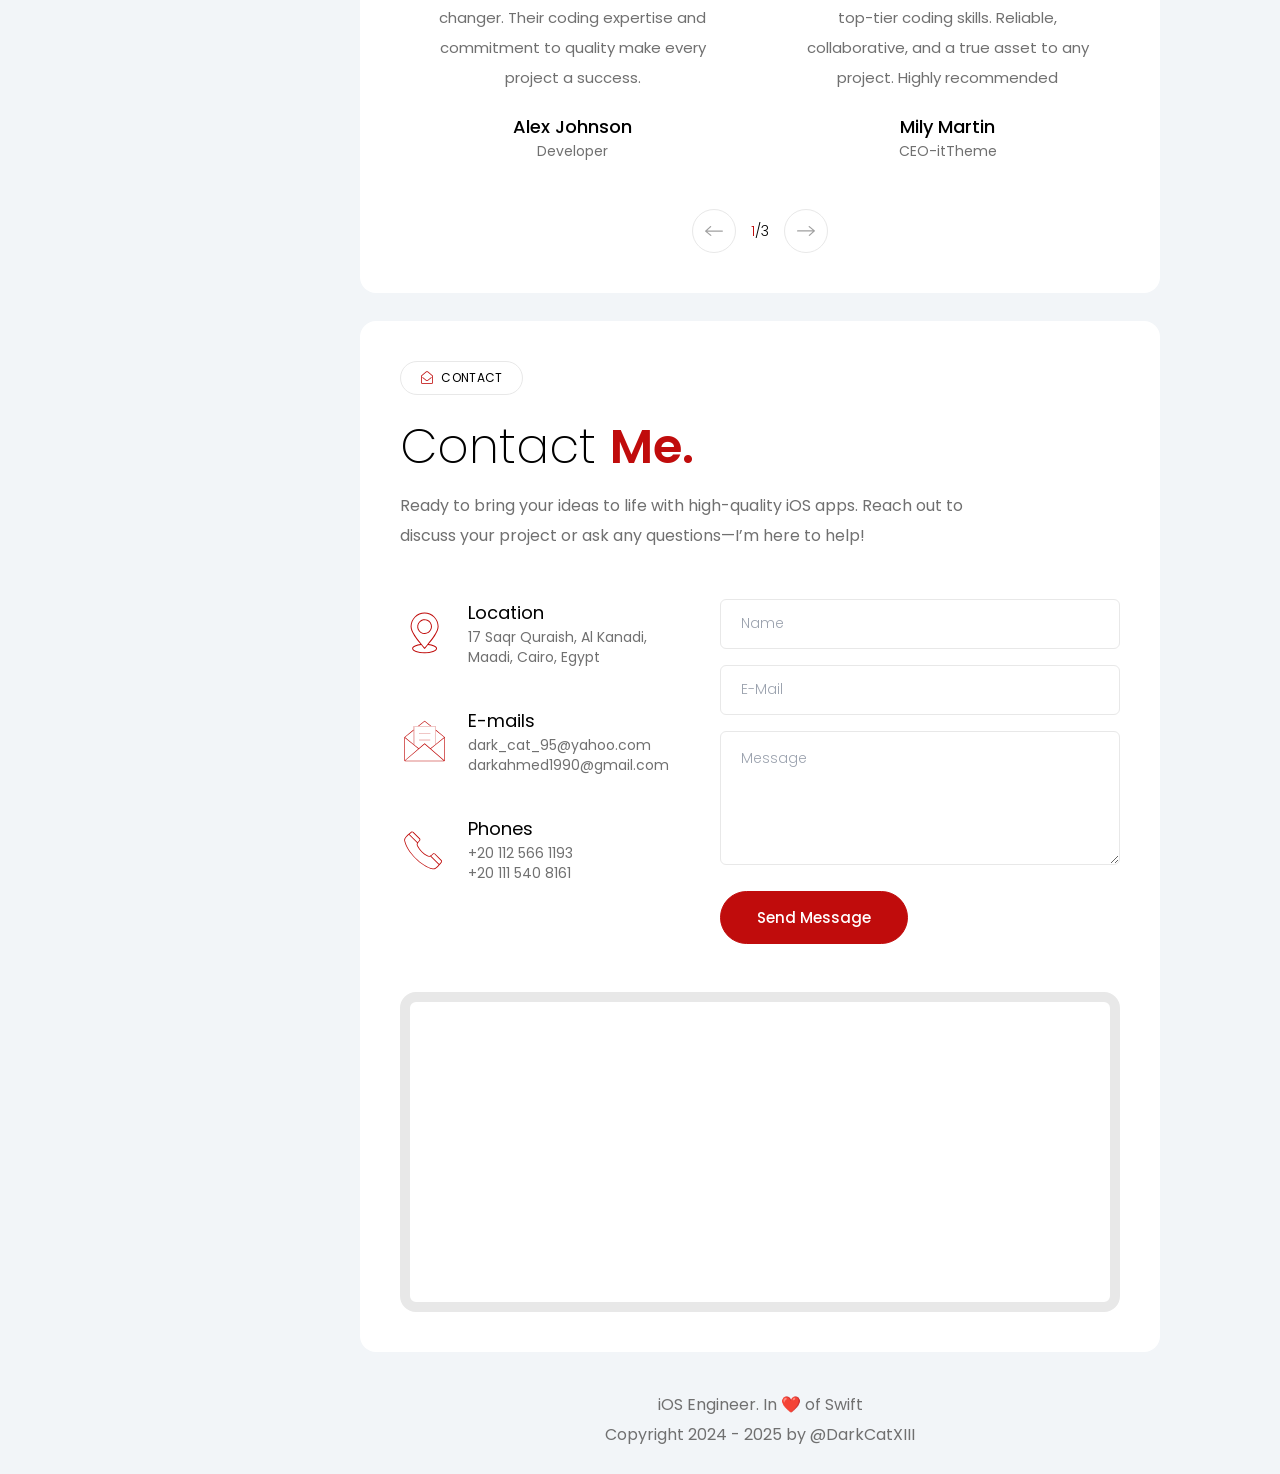
==== commit fc440f40: "update space social" ====
--- a/index.html
+++ b/index.html
@@ -280,7 +280,7 @@
 
 
                     <div class="mx-4 mb-10 text-center user-meta-info border-t lg:mx-6 border-platinum dark:border-metalBlack ">
-                        <div class="flex flex-wrap flex-center gap-10 mt-4 space-x-4">
+                        <div class="flex flex-wrap flex-center gap-10 mt-4">
                             <a href="https://www.linkedin.com/in/darkcatxiii/" target="_newtab" class="hover:text-theme hover:border-theme dark:hover:border-theme border-2 rounded-full p-2 w-10 h-10" title="Linkedin">
                                 <span class="icon-linkedin flex-center">
                             </a>
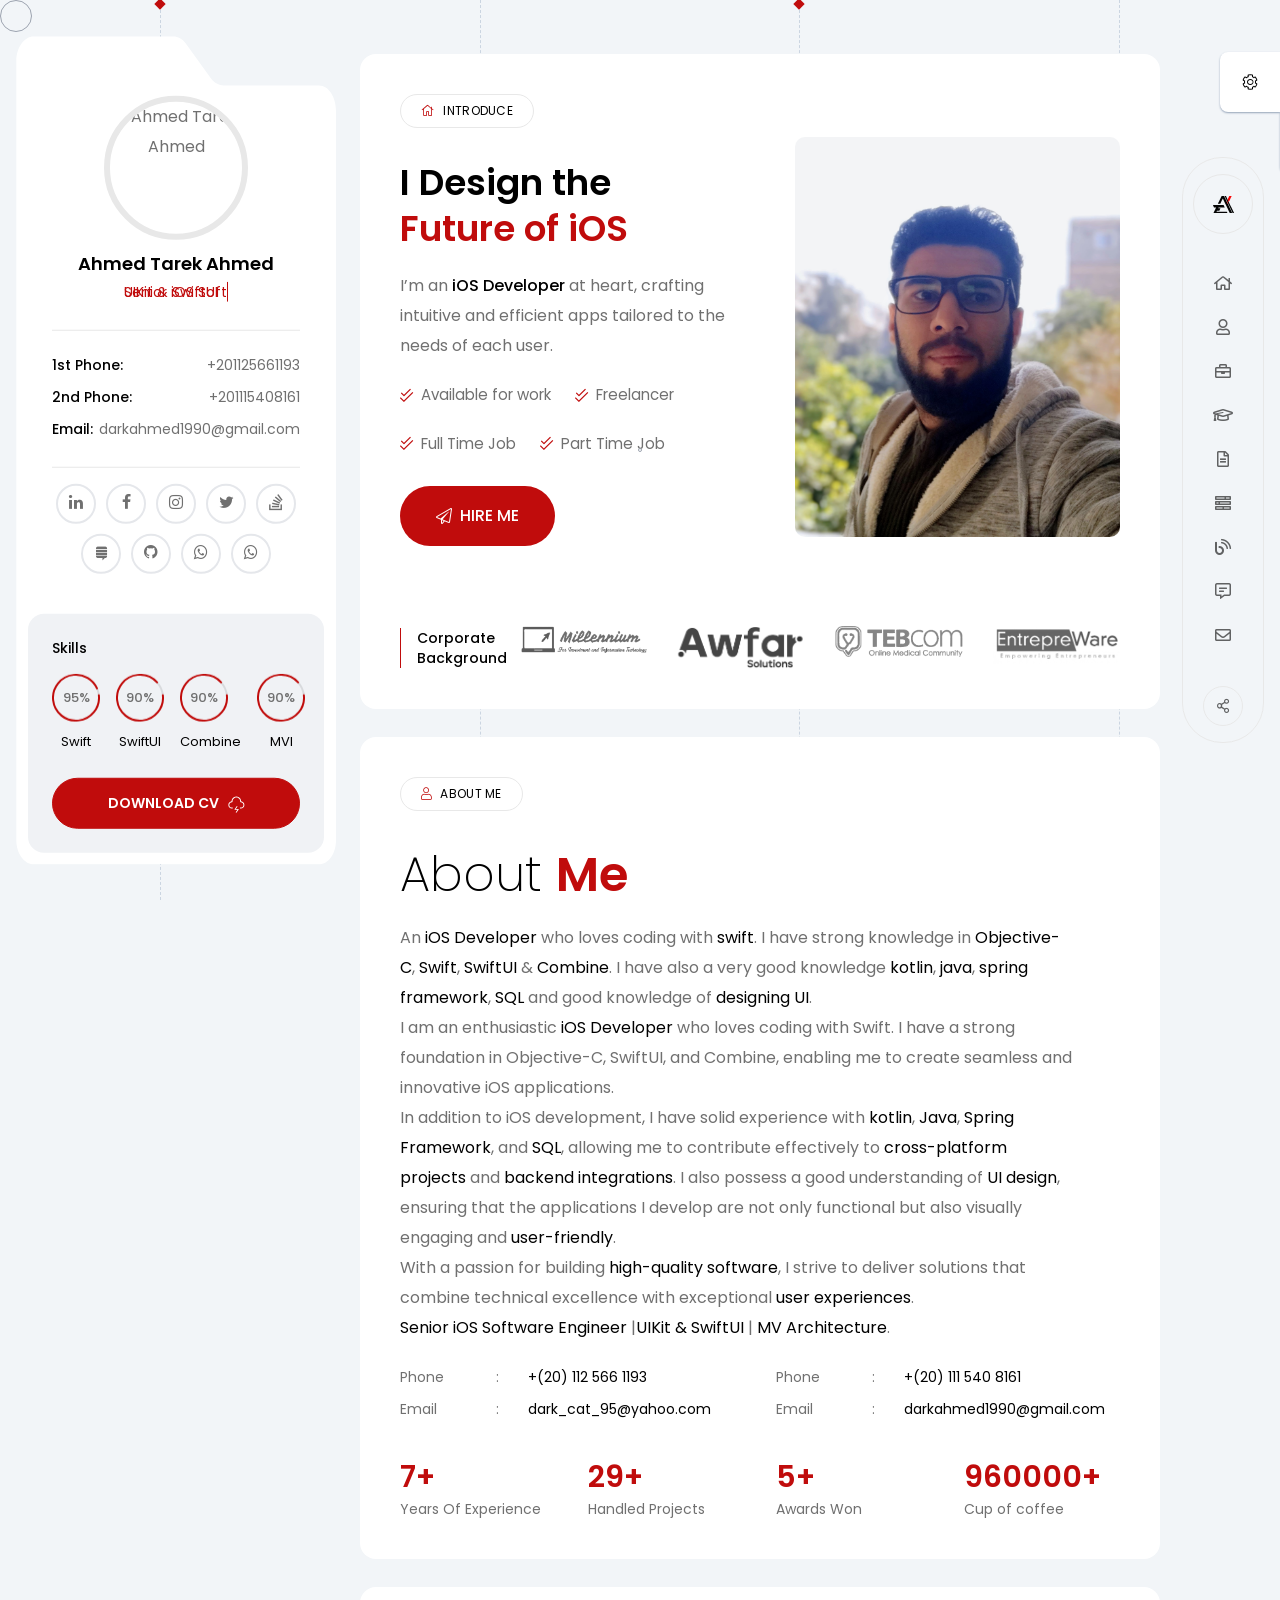
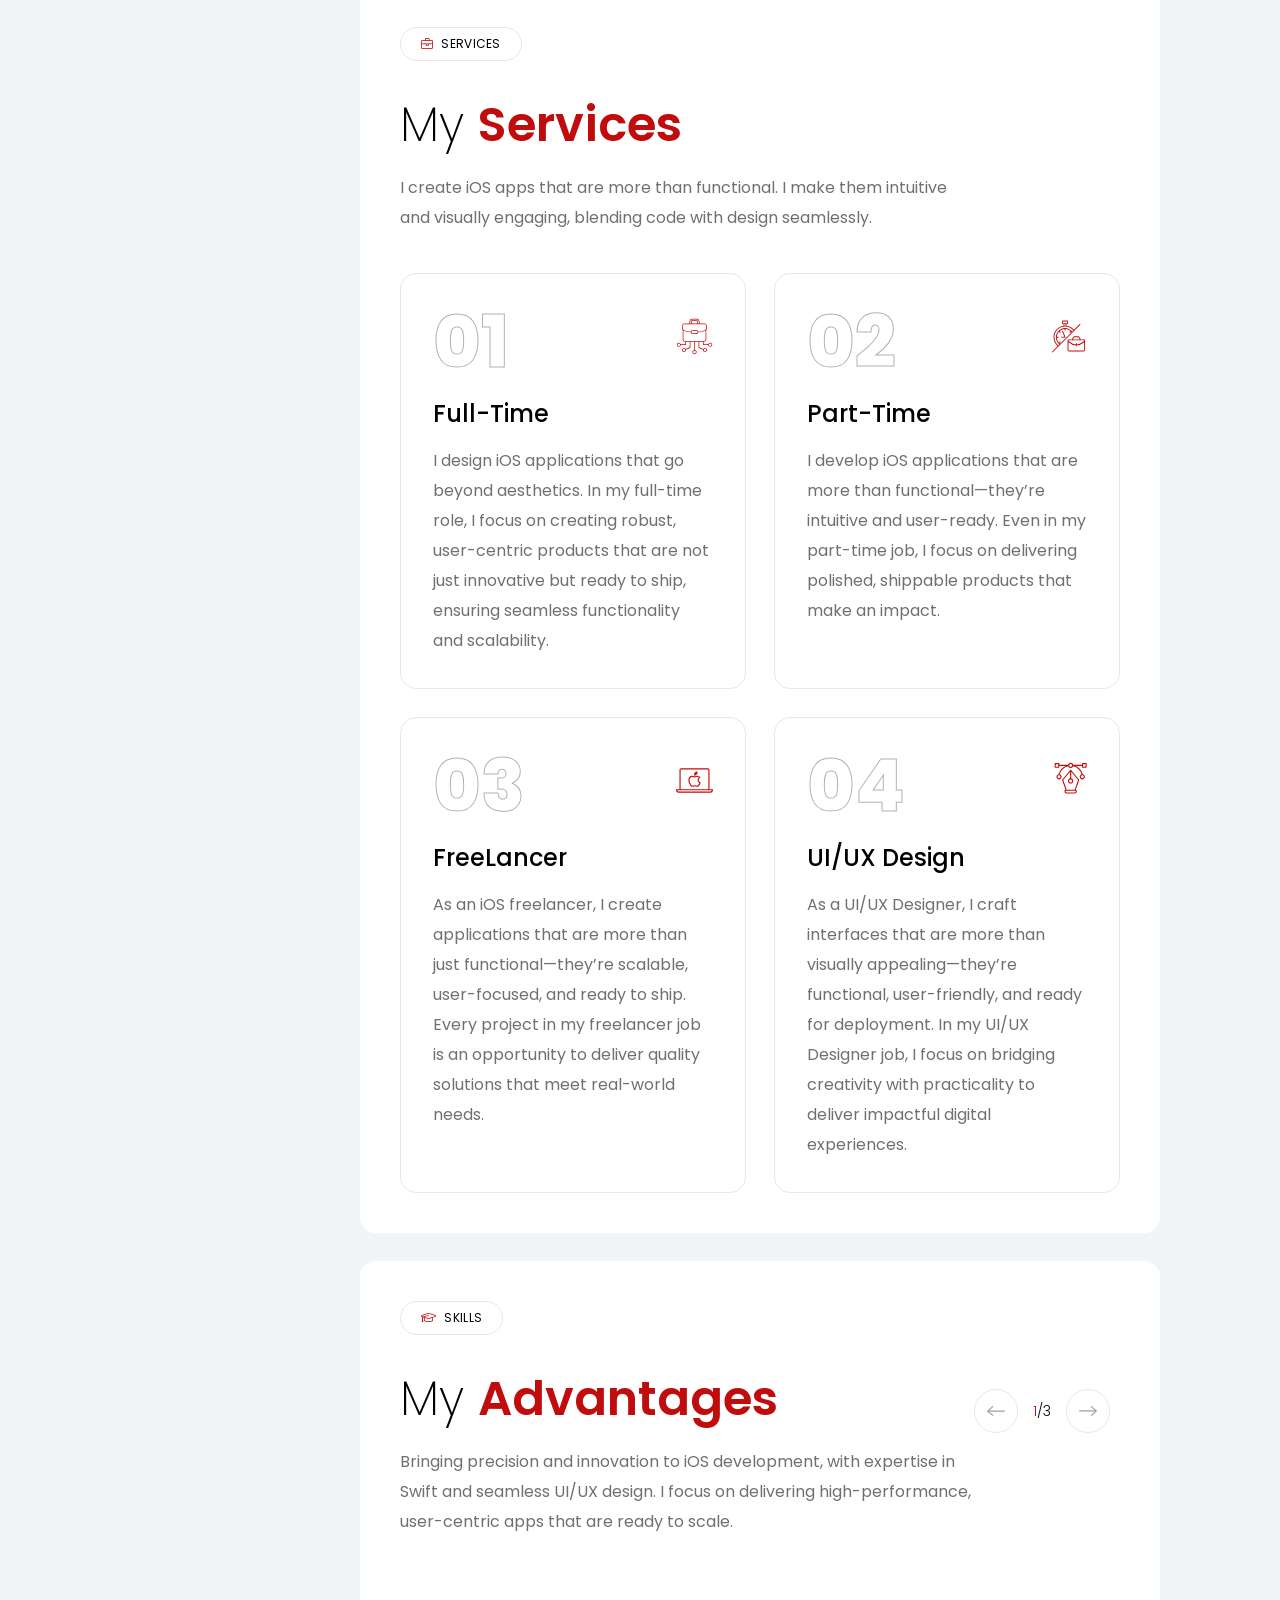
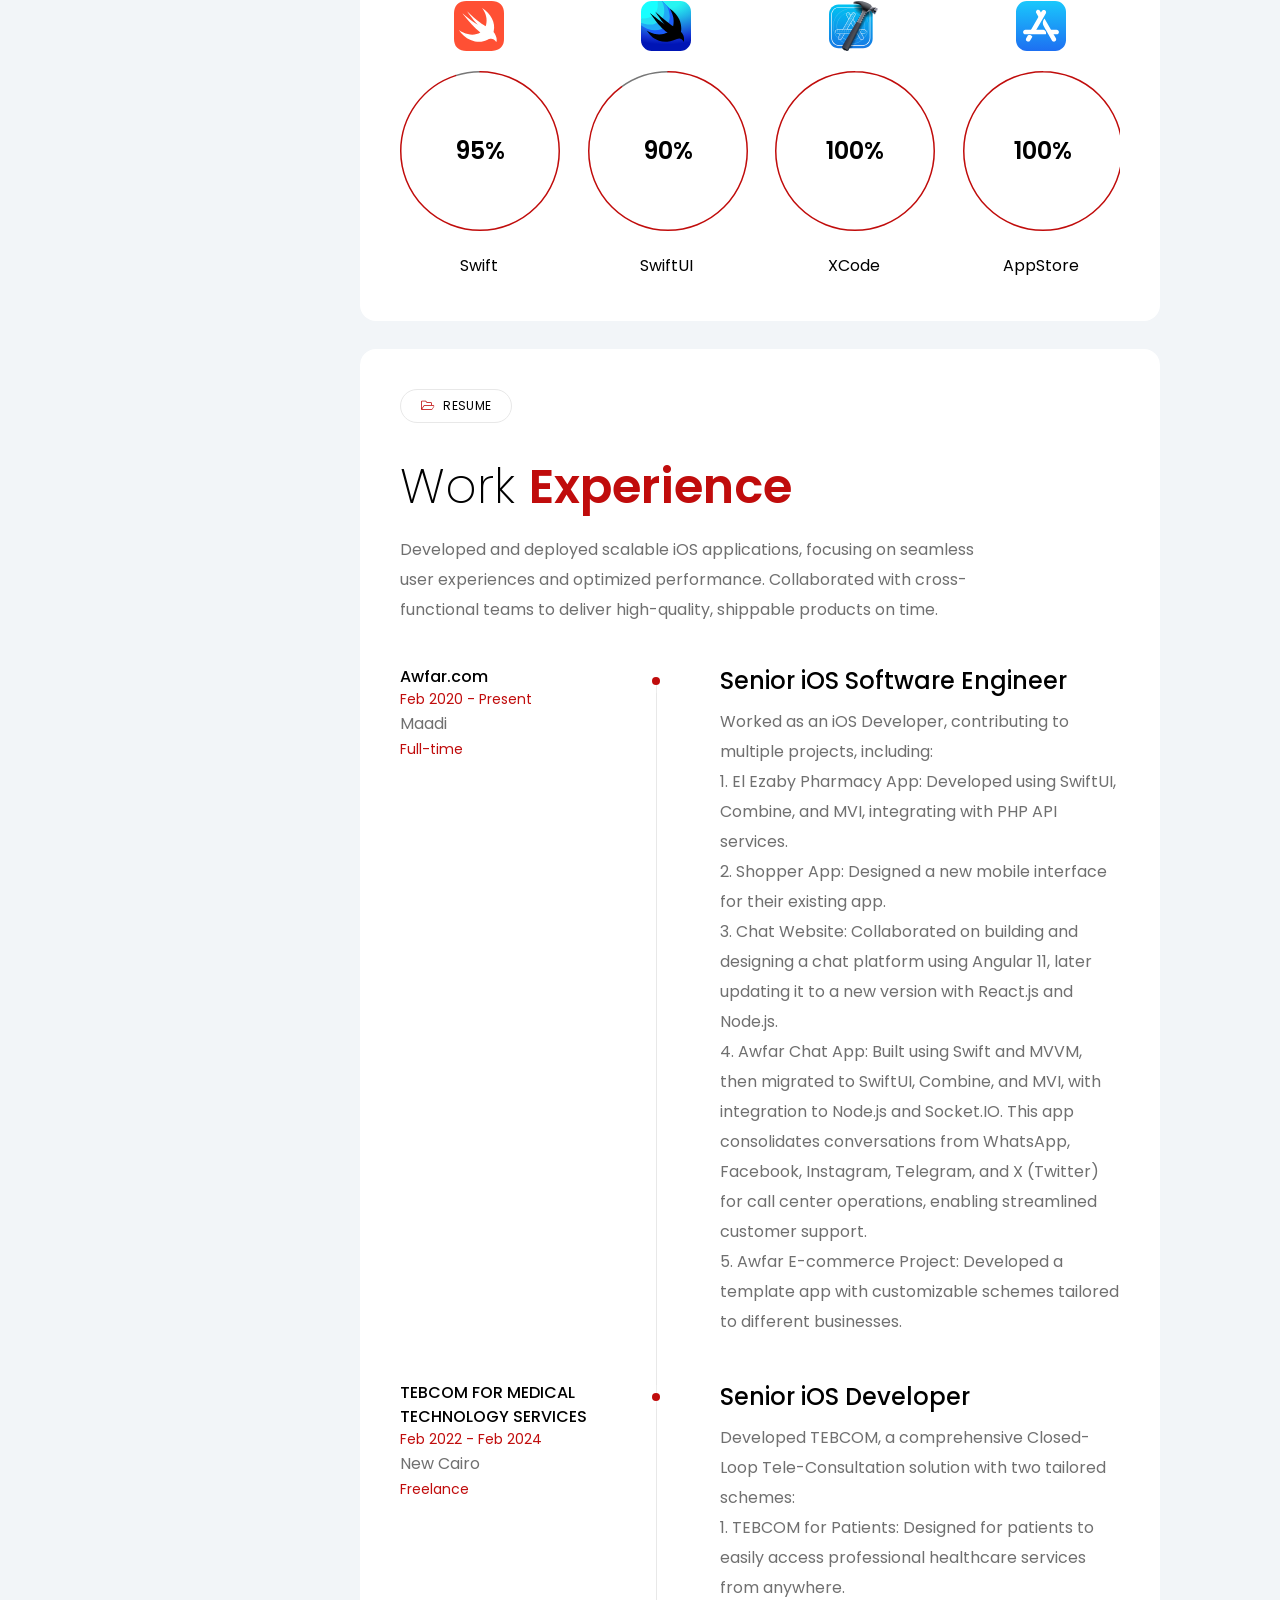
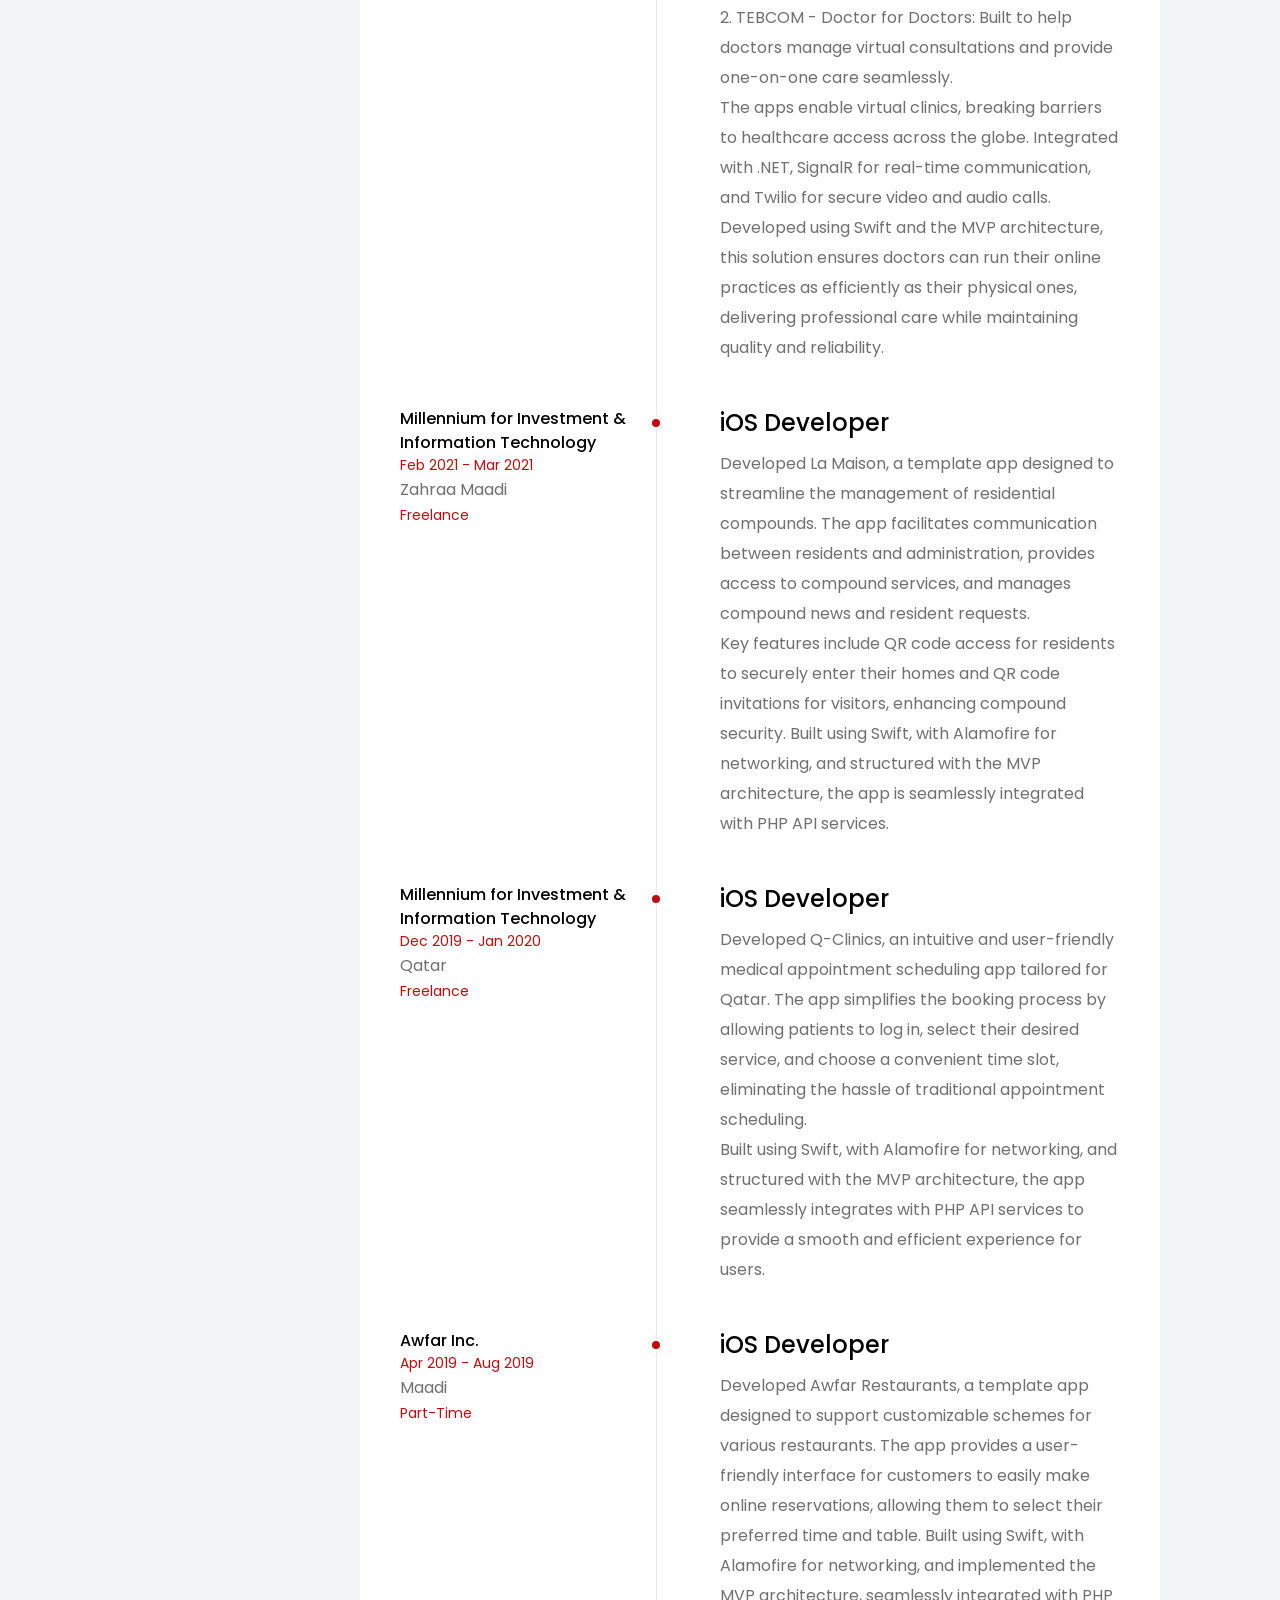
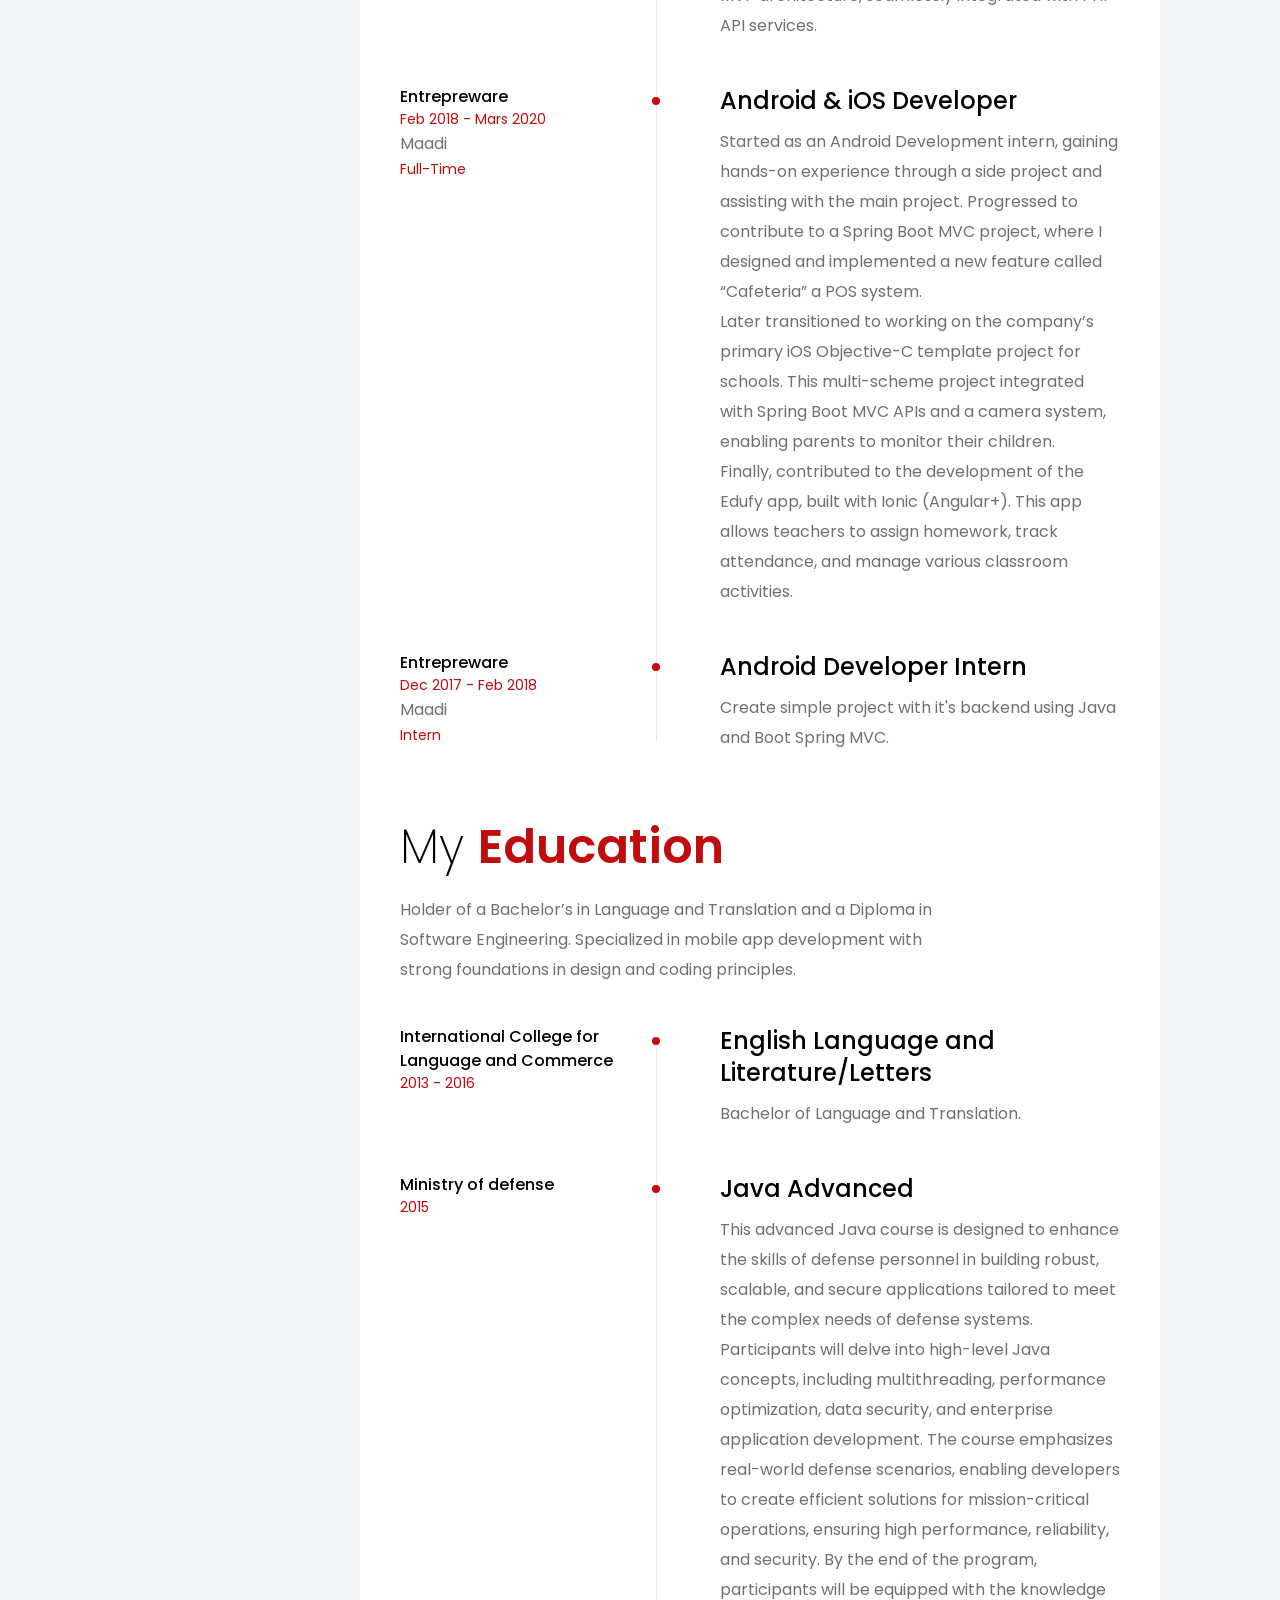
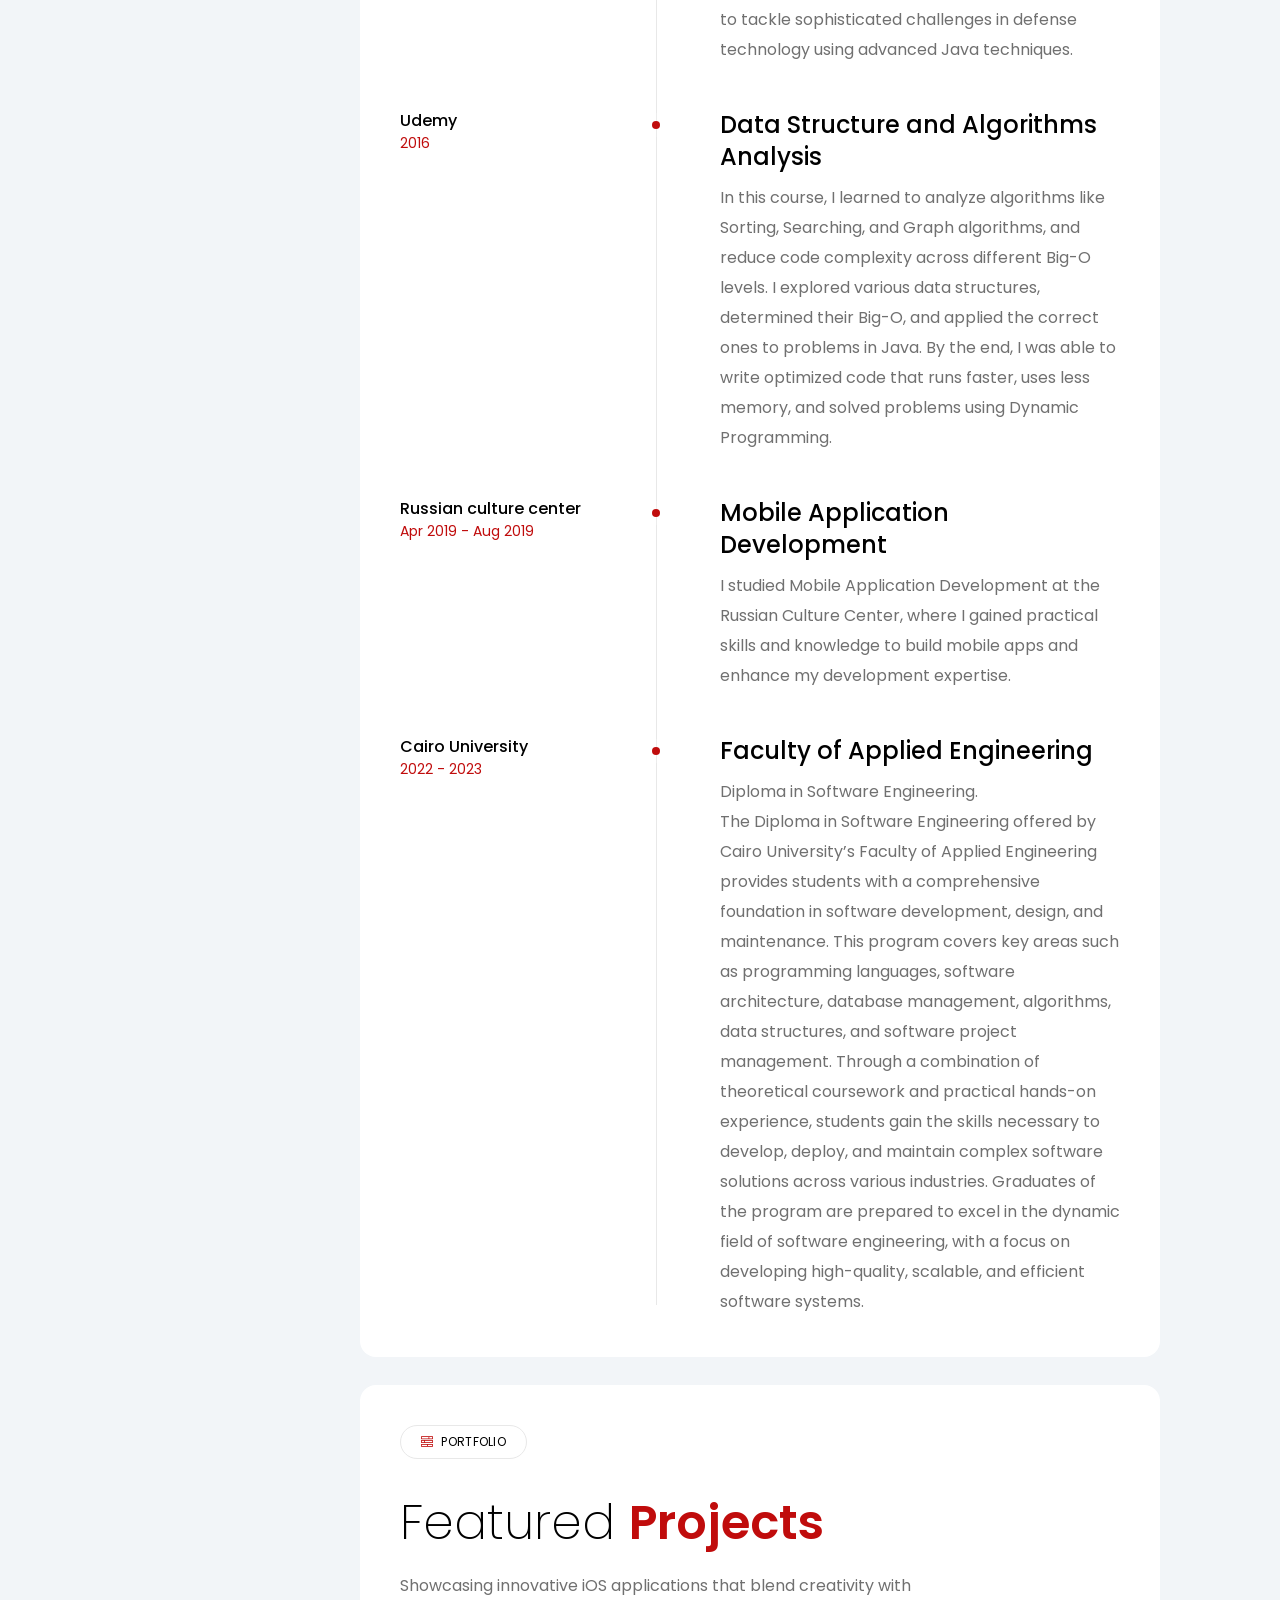
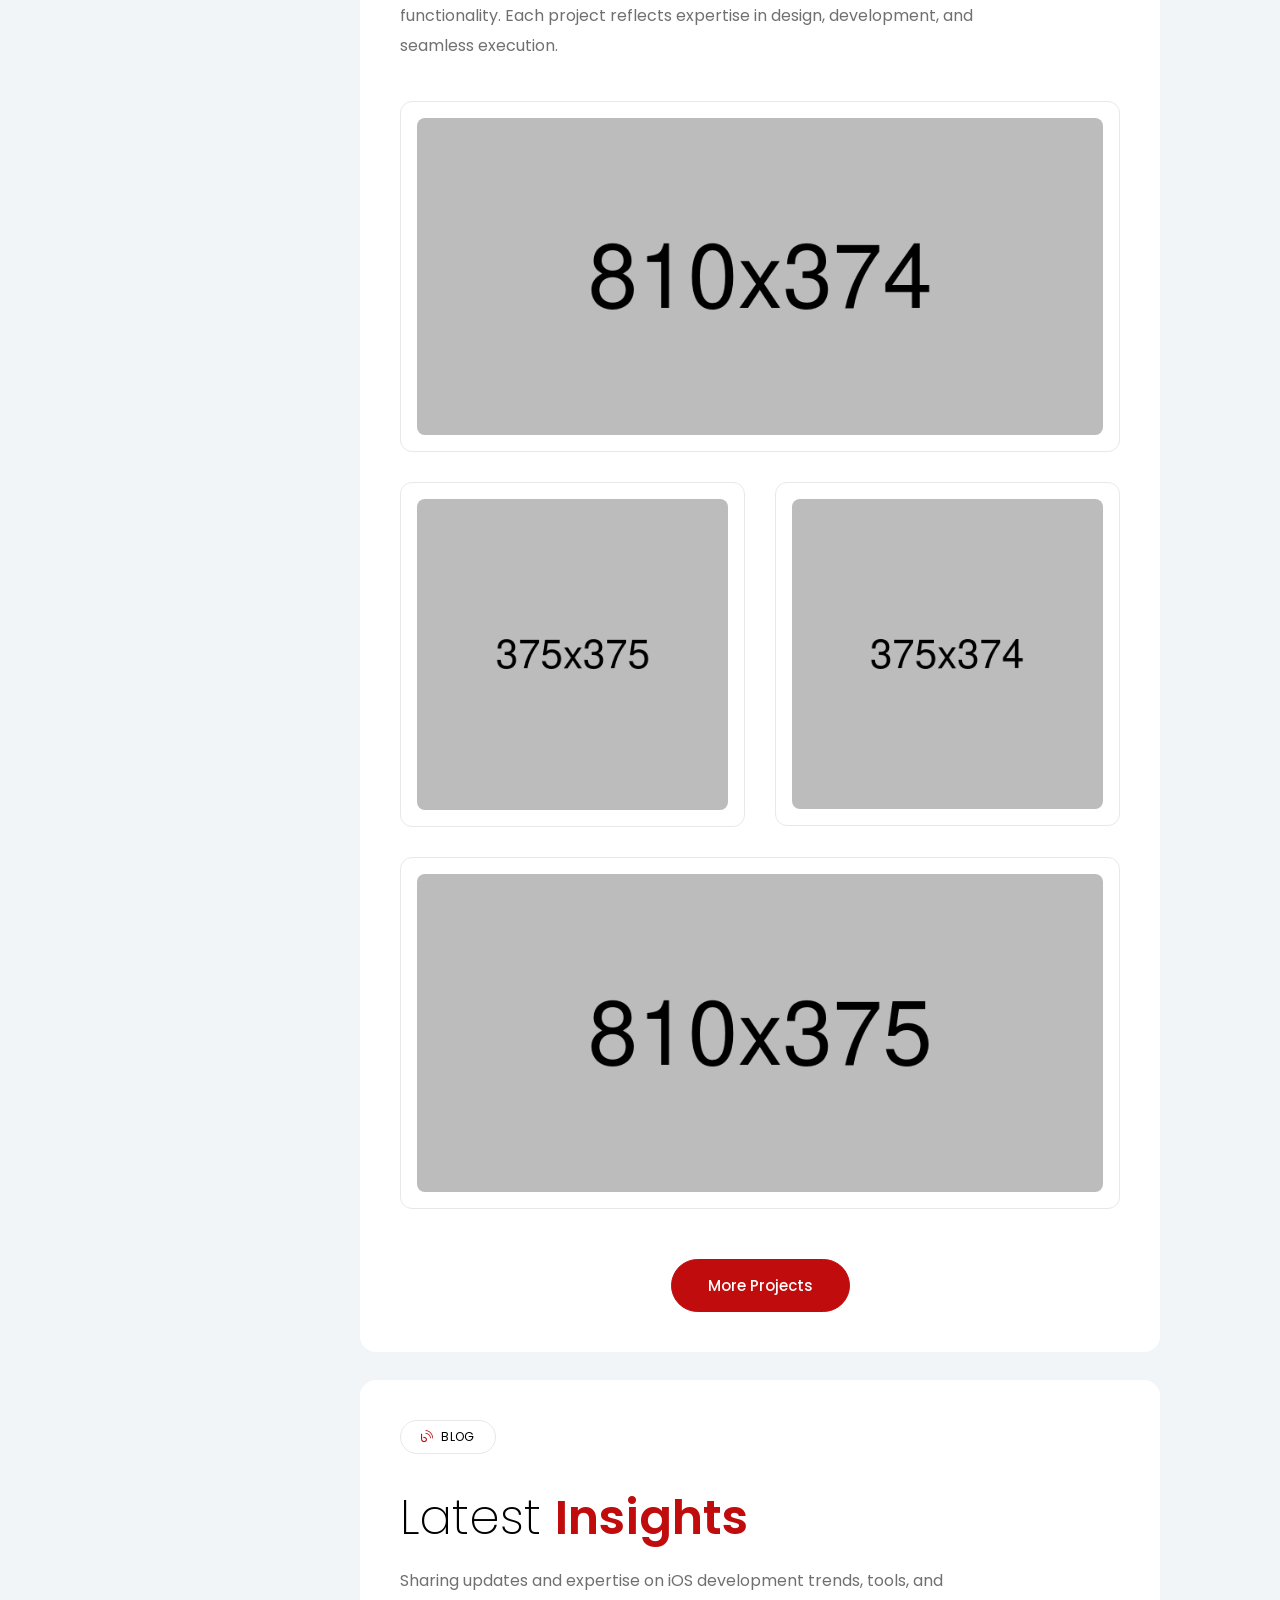
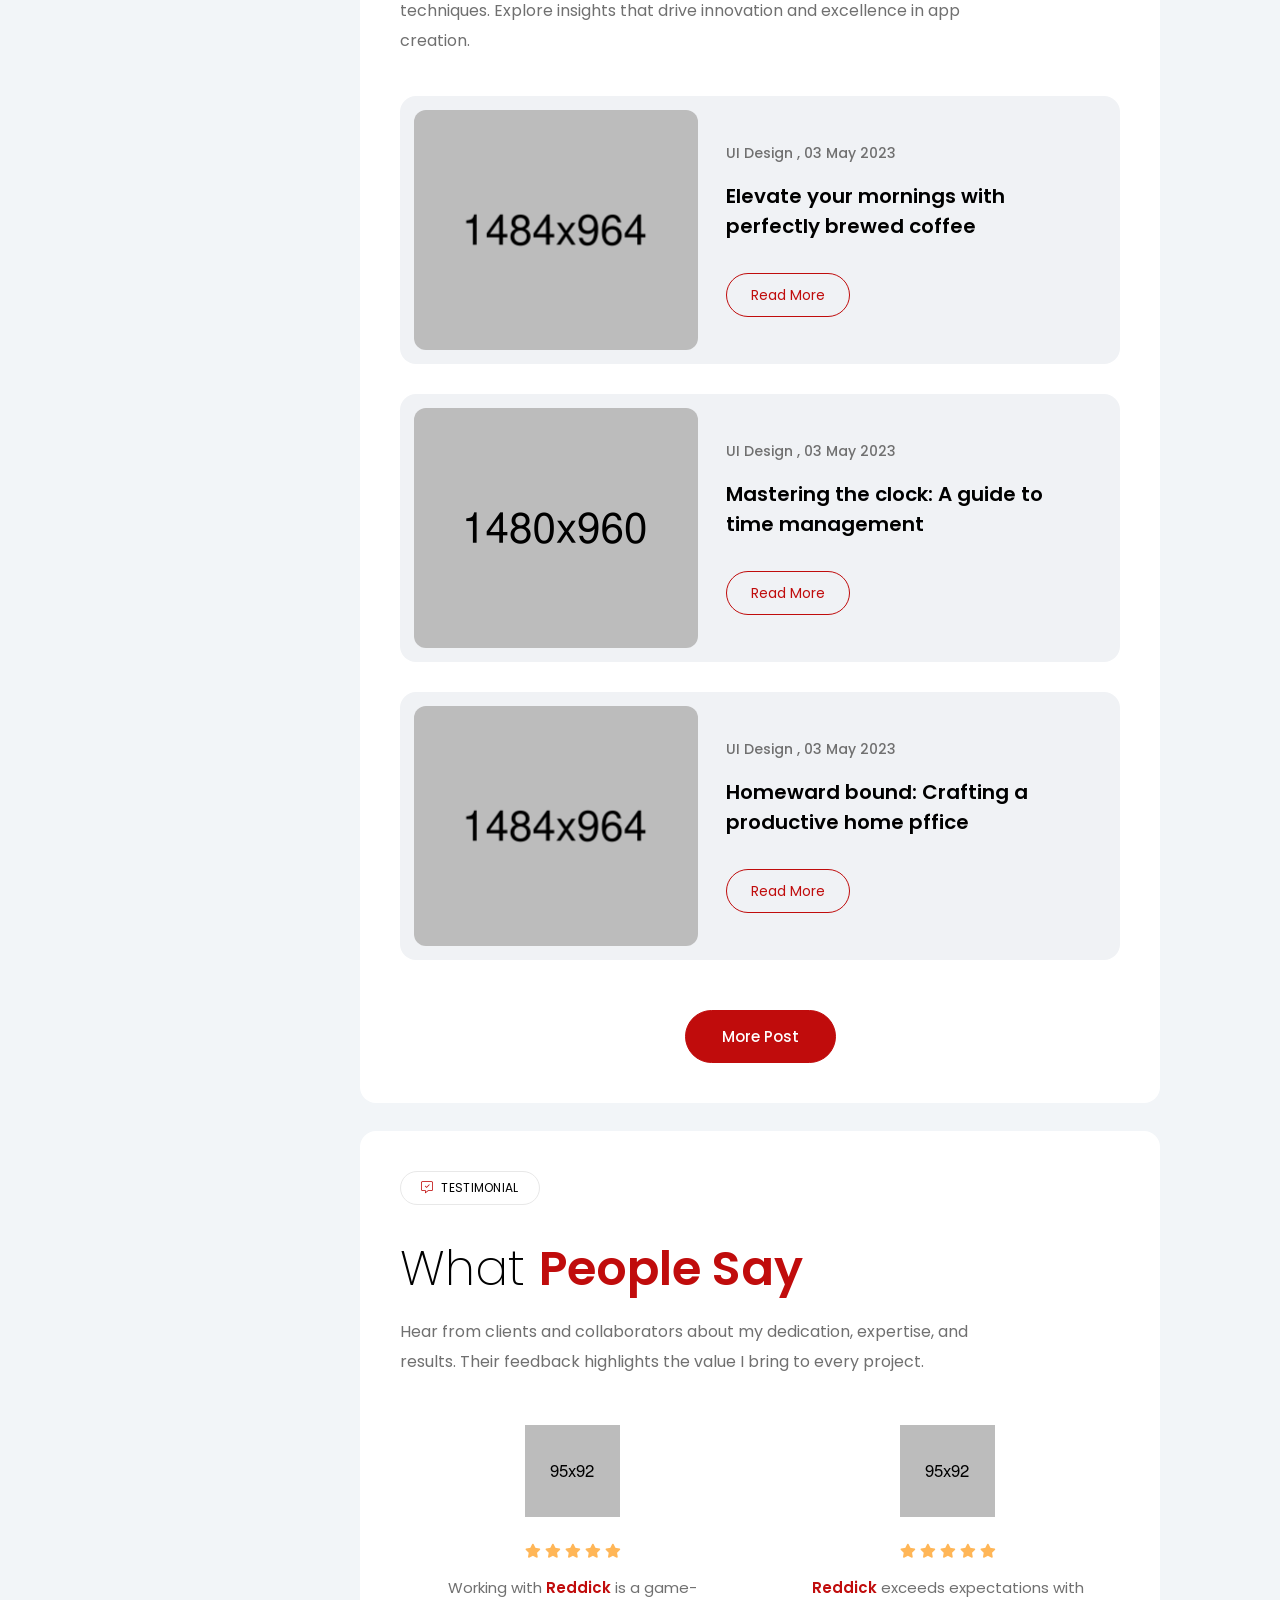
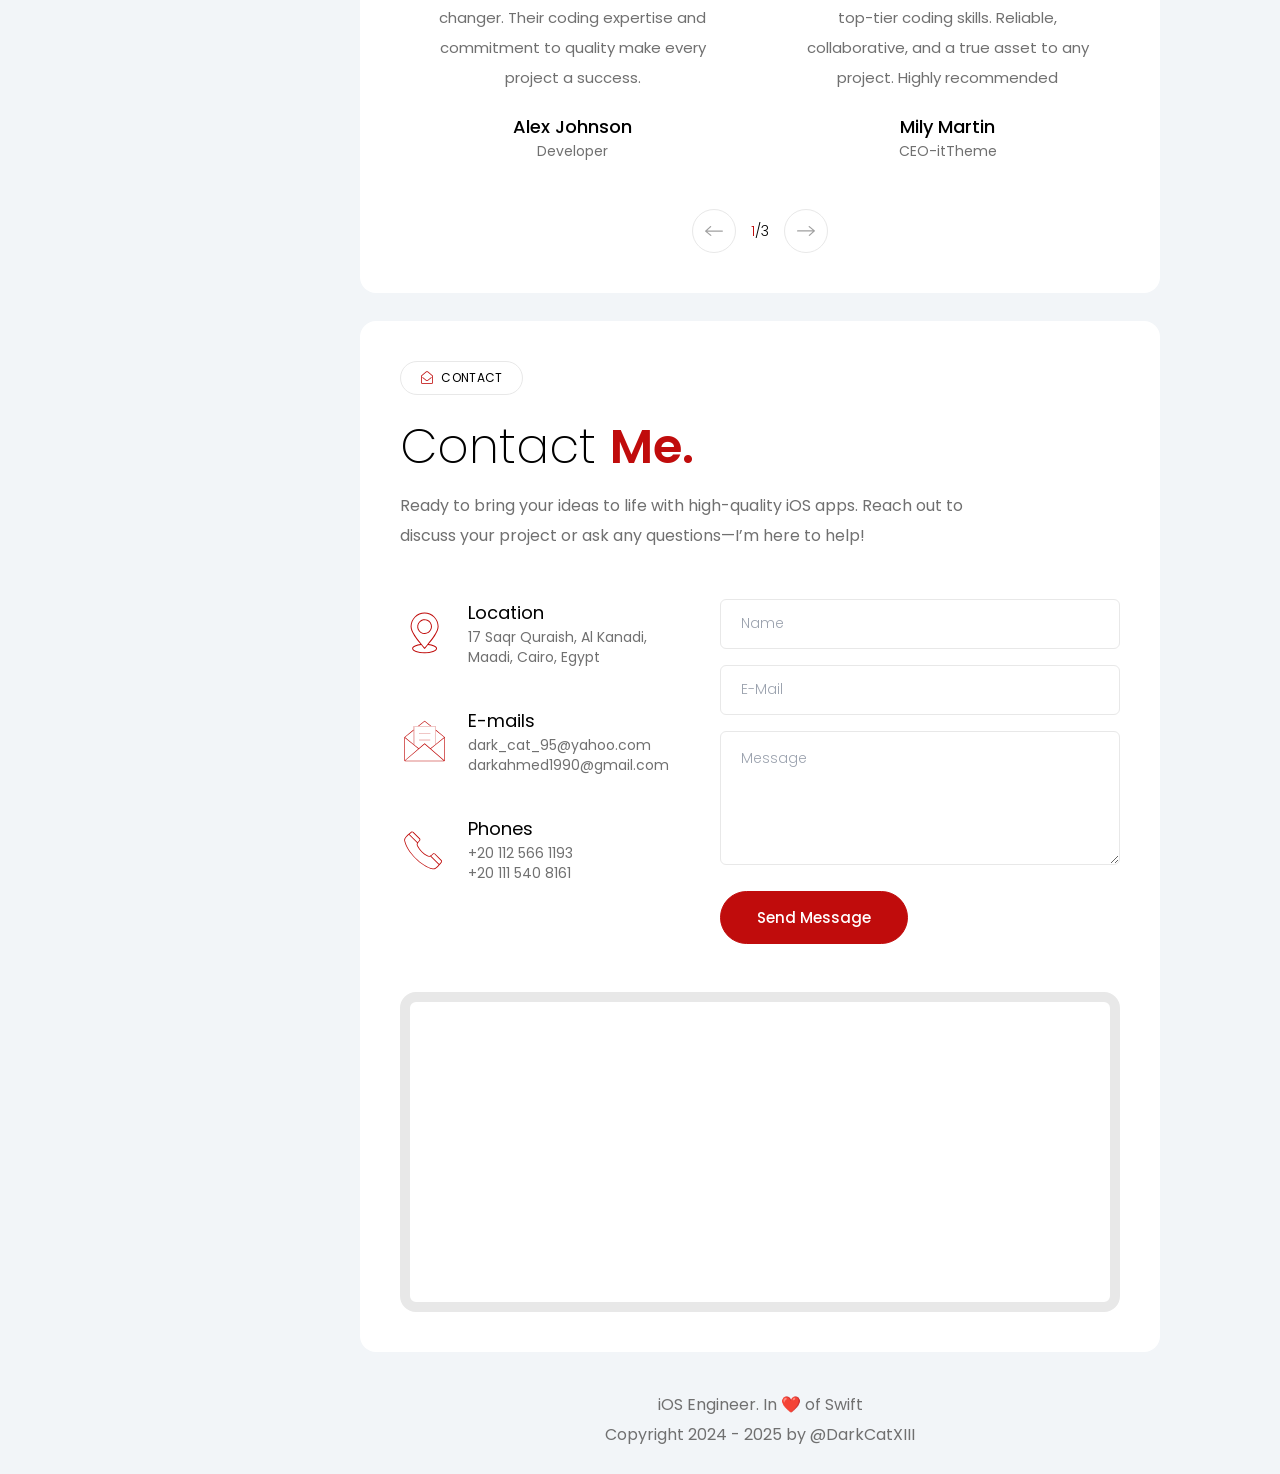
==== commit 4161d170: "update contact me and using" ====
--- a/index.html
+++ b/index.html
@@ -40,7 +40,6 @@
     <link rel="stylesheet" href="assets/css/cdheadline.css">
     <link rel="stylesheet" href="assets/css/swiper-bundle.min.css">
     <link rel="stylesheet" href="assets/css/style.min.css">
-
 </head>
 
 <body class="relative custom_cursor">
@@ -1680,7 +1679,7 @@
                                             required>
                                     </div>
                                     <div class="form-group">
-                                        <textarea name="contact__message" name="contact__message" placeholder="Message" rows="5"
+                                        <textarea name="contact__message" placeholder="Message" rows="5"
                                             class="w-full px-5 py-4 text-sm outline-none focus:border-theme dark:placeholder:text-white/40"></textarea>
                                     </div>
                                     <div class=" form-group">
@@ -1774,7 +1773,8 @@
     <script src="assets/js/circle-progress.min.js"></script>
     <script src="assets/js/script.js"></script>
     <script src="assets/js/theme-mode.js"></script>
-    <script src="assets/js/email.min.js"></script>
+    <!-- <script src="assets/js/email.min.js"></script> -->
+    <script src="https://cdn.jsdelivr.net/npm/emailjs-com@3/dist/email.min.js"></script>
     <!-- Js Library End -->
 </body>
 
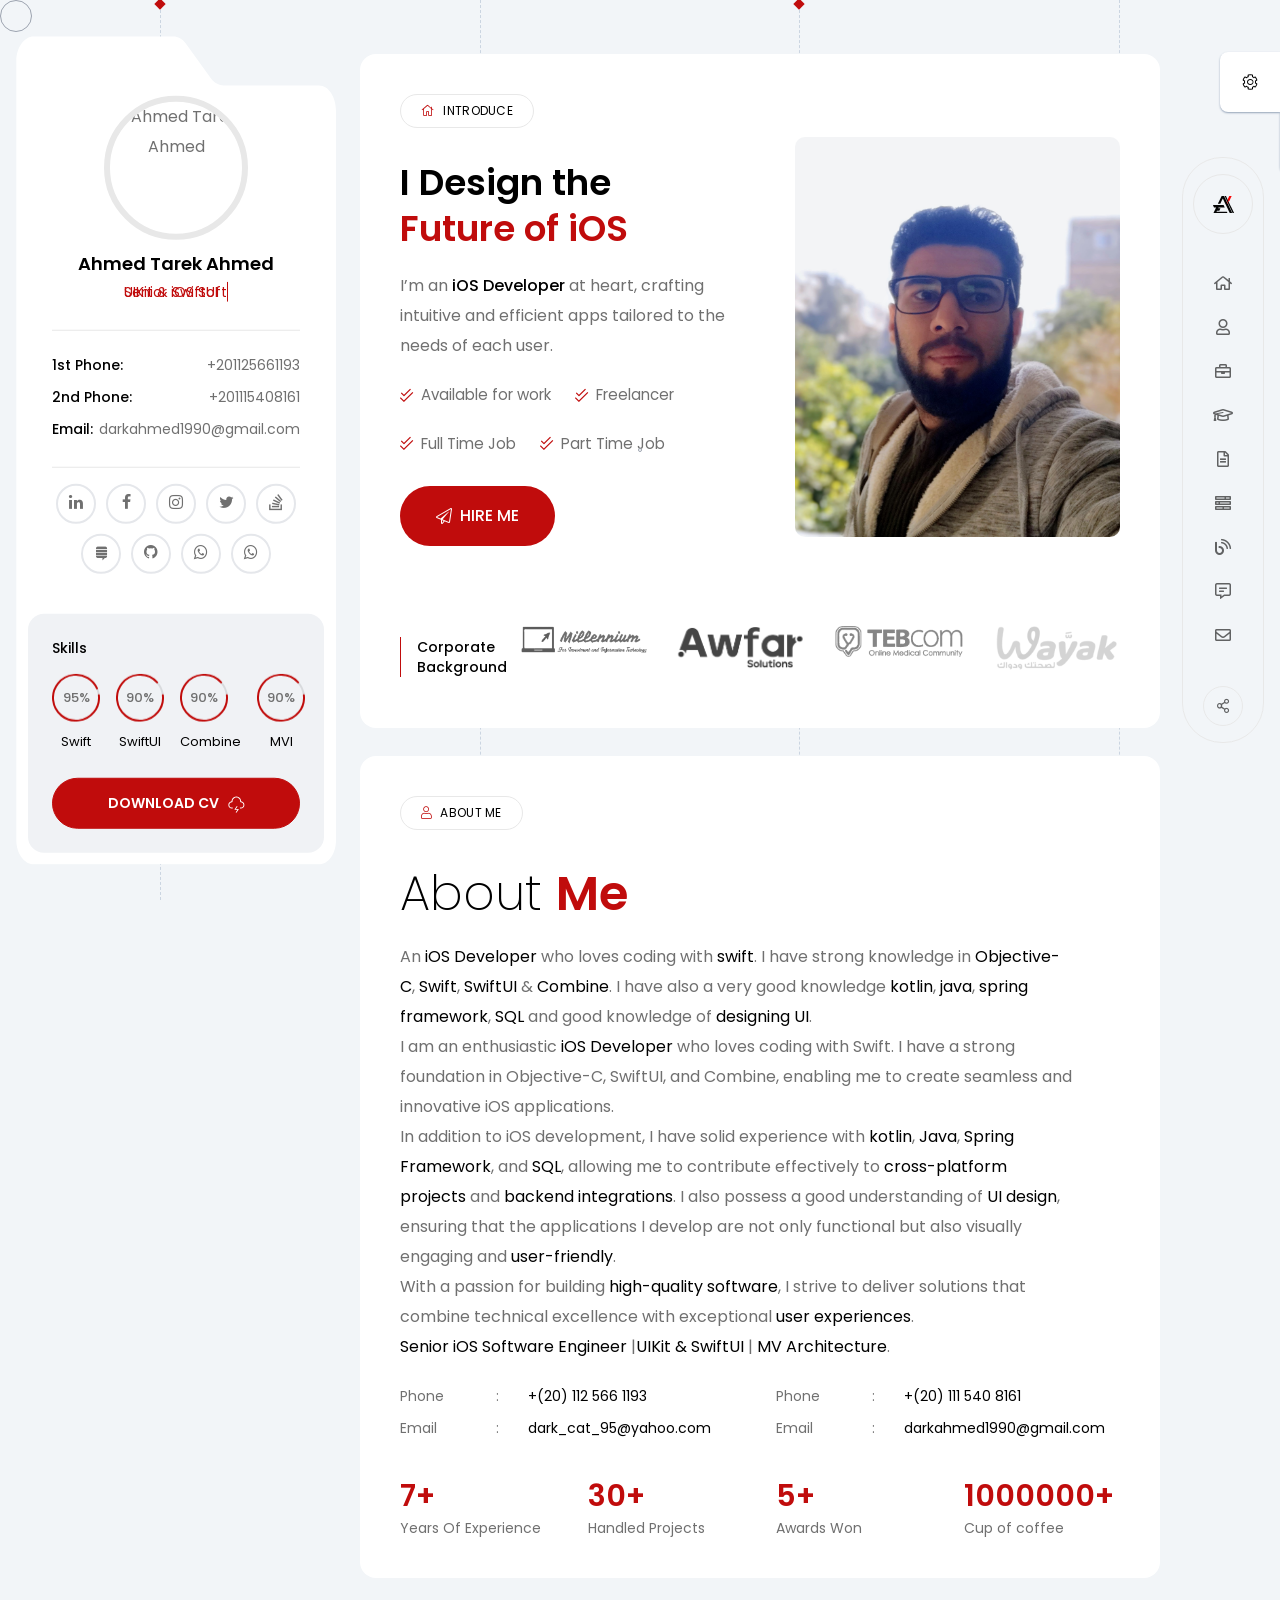
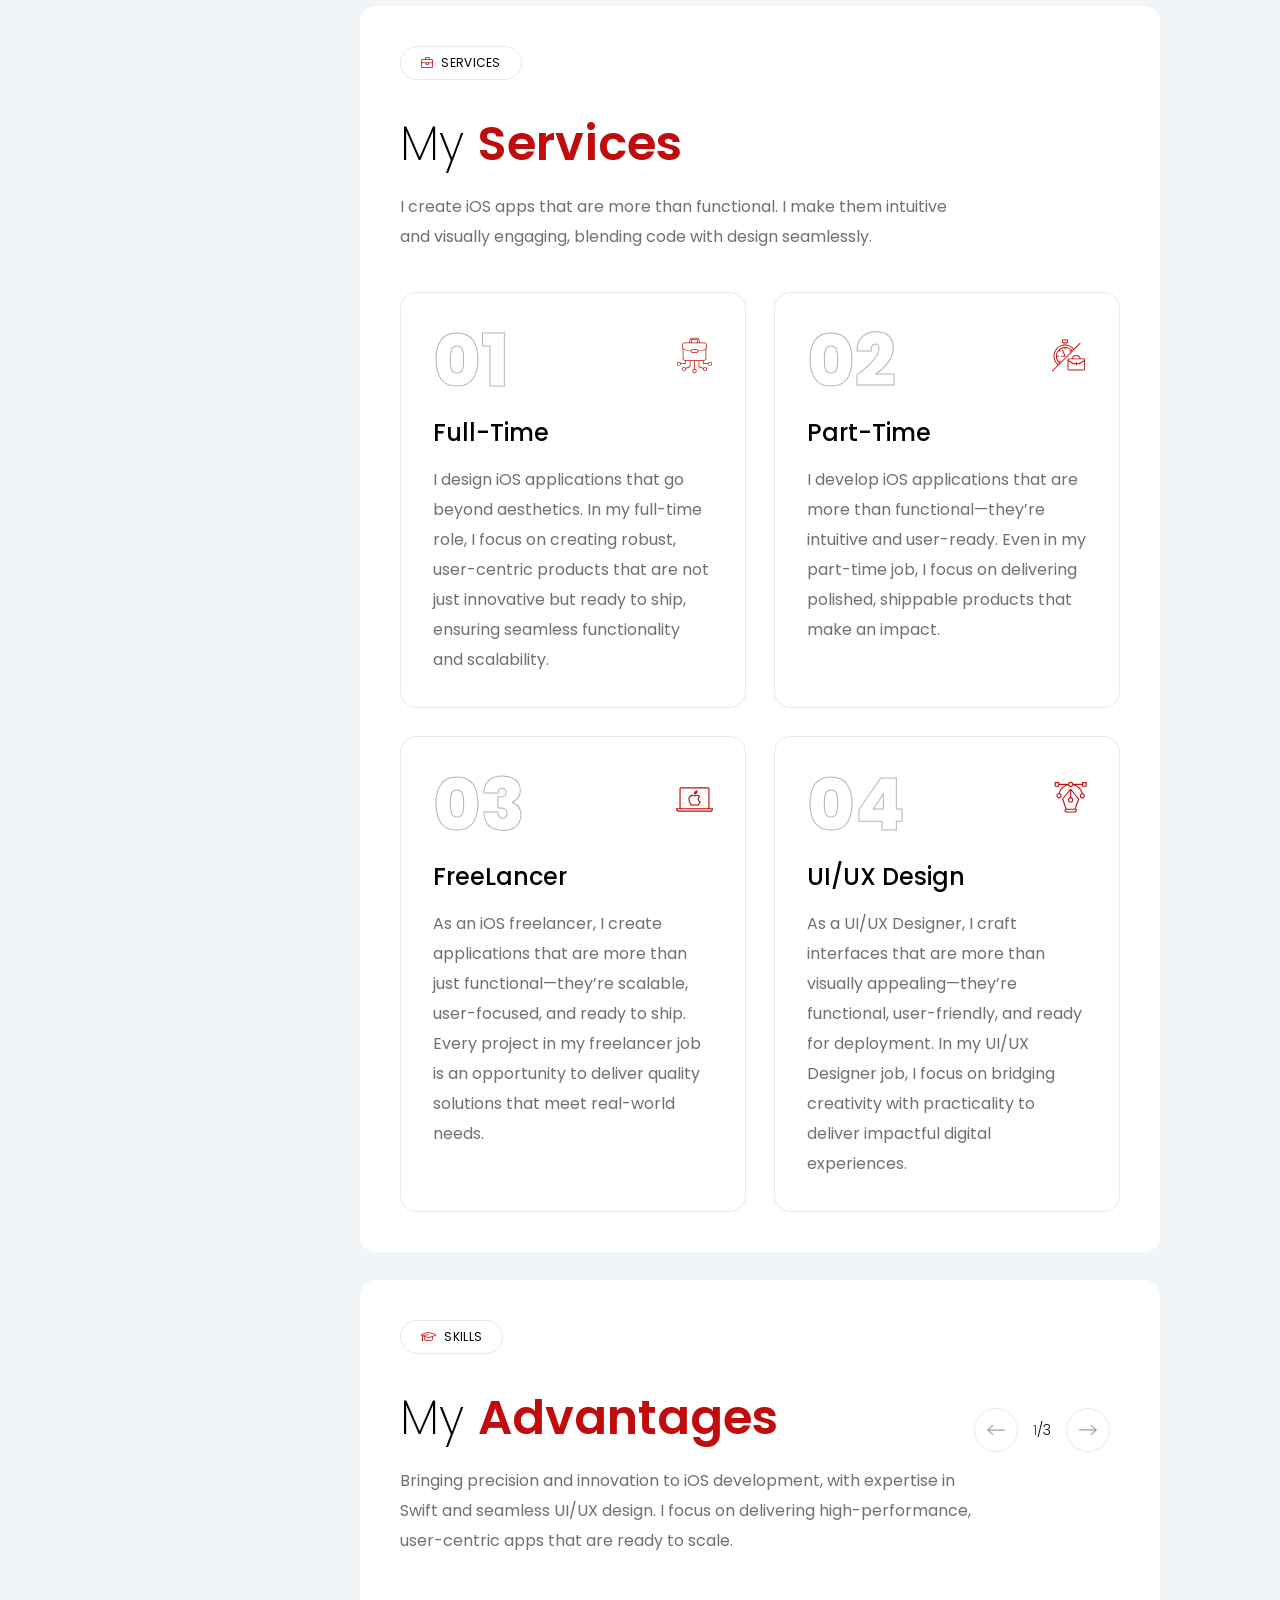
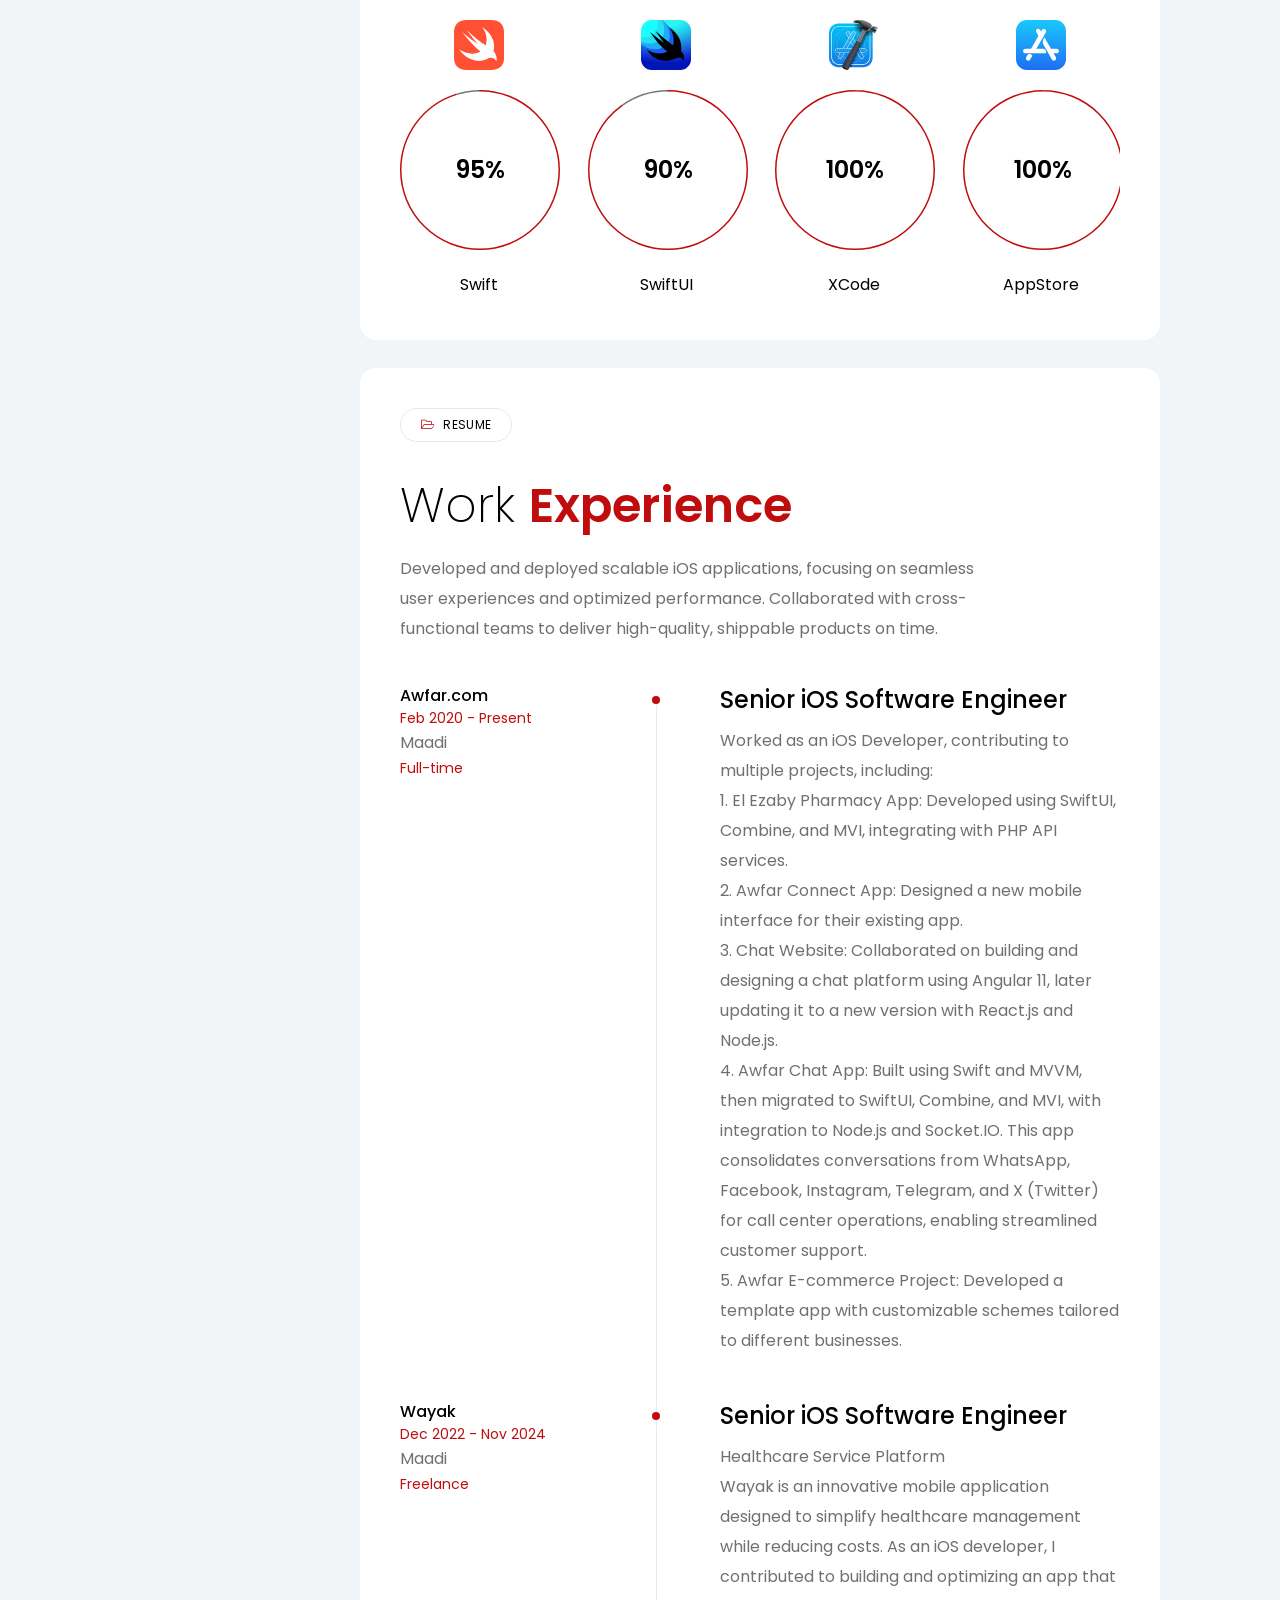
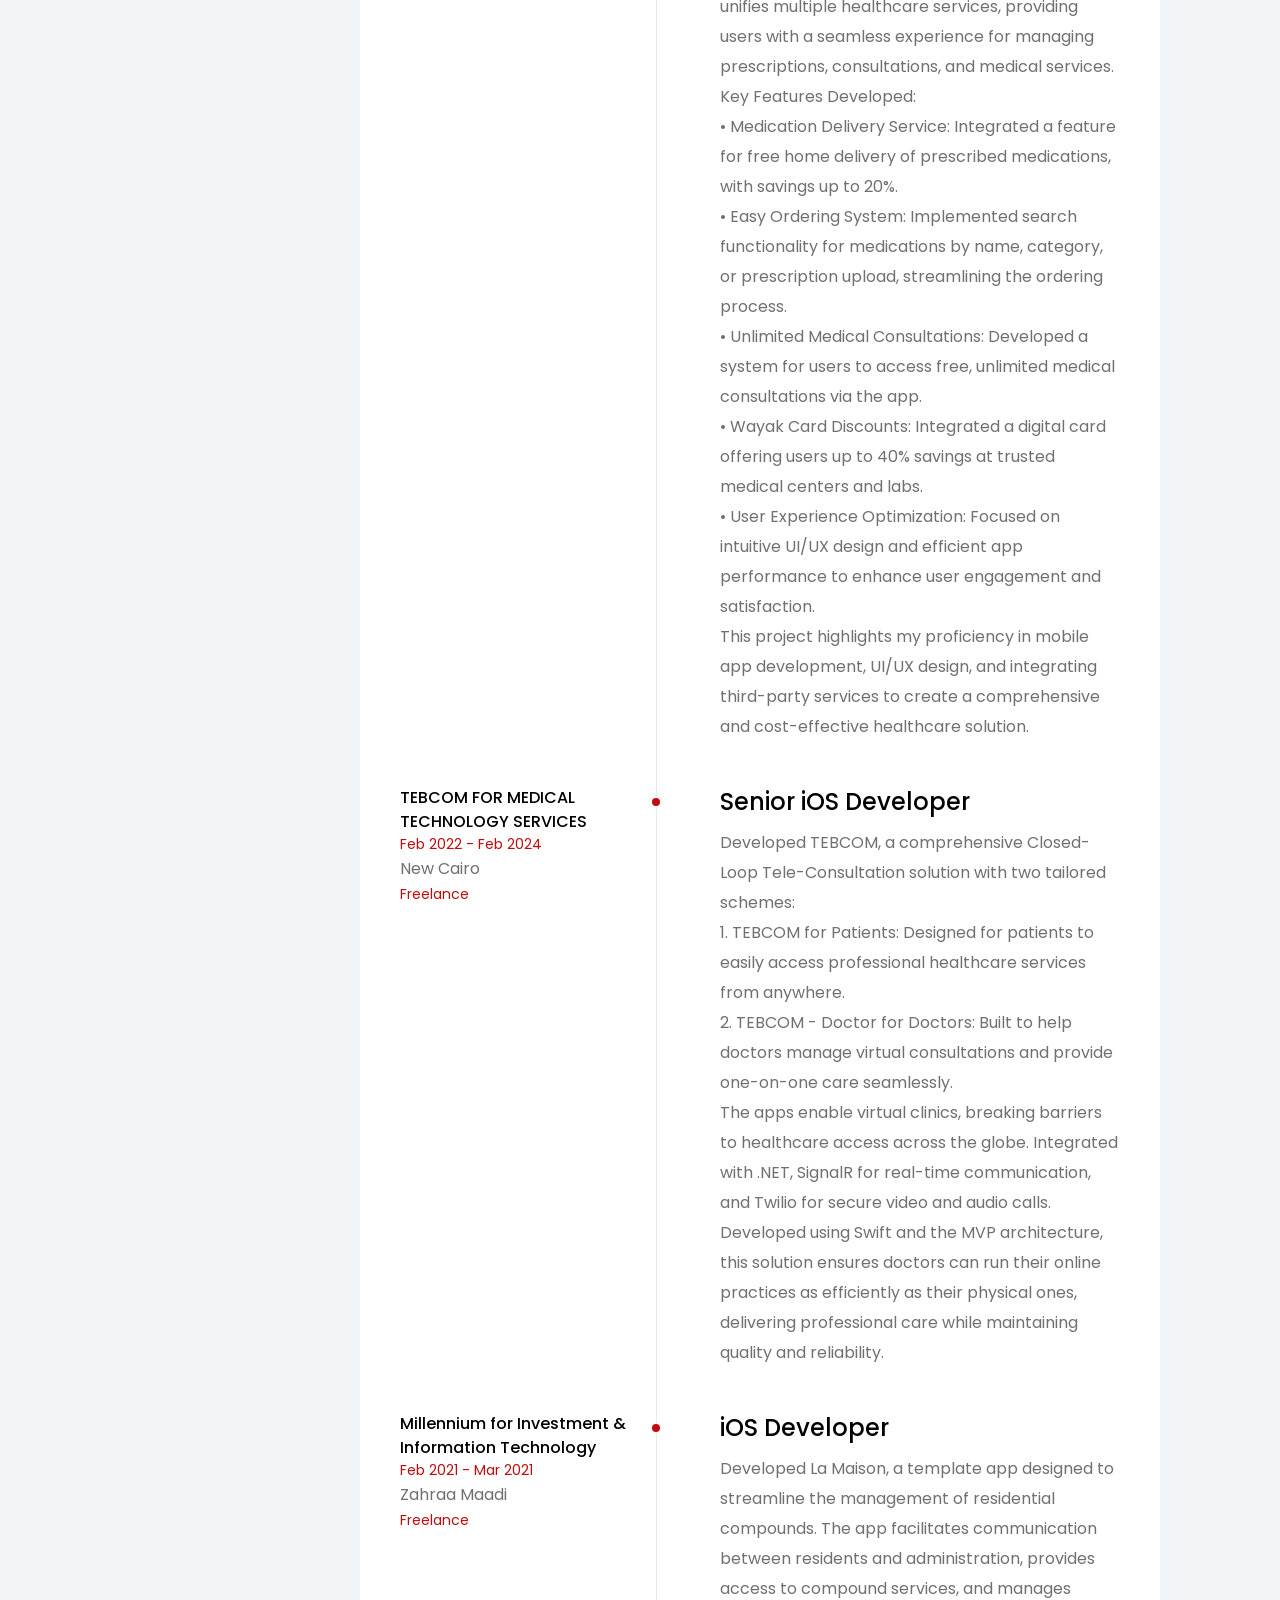
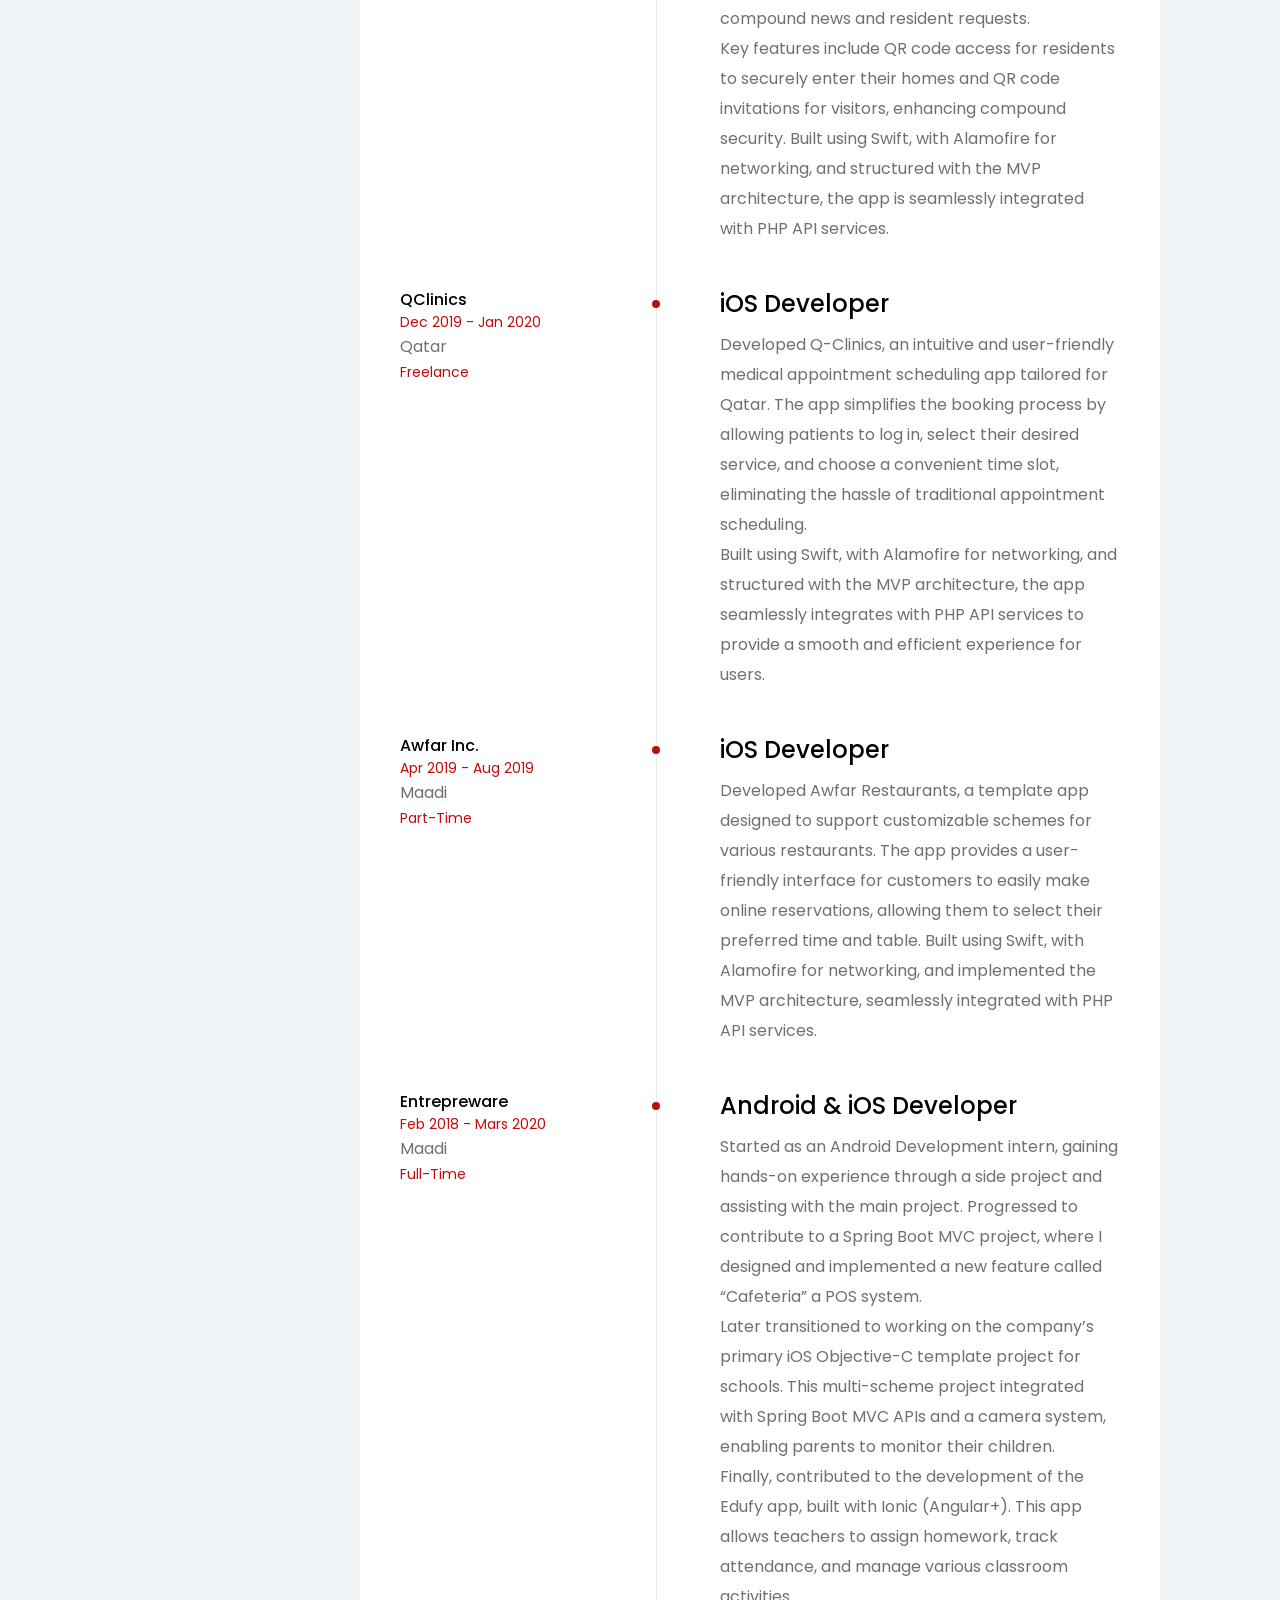
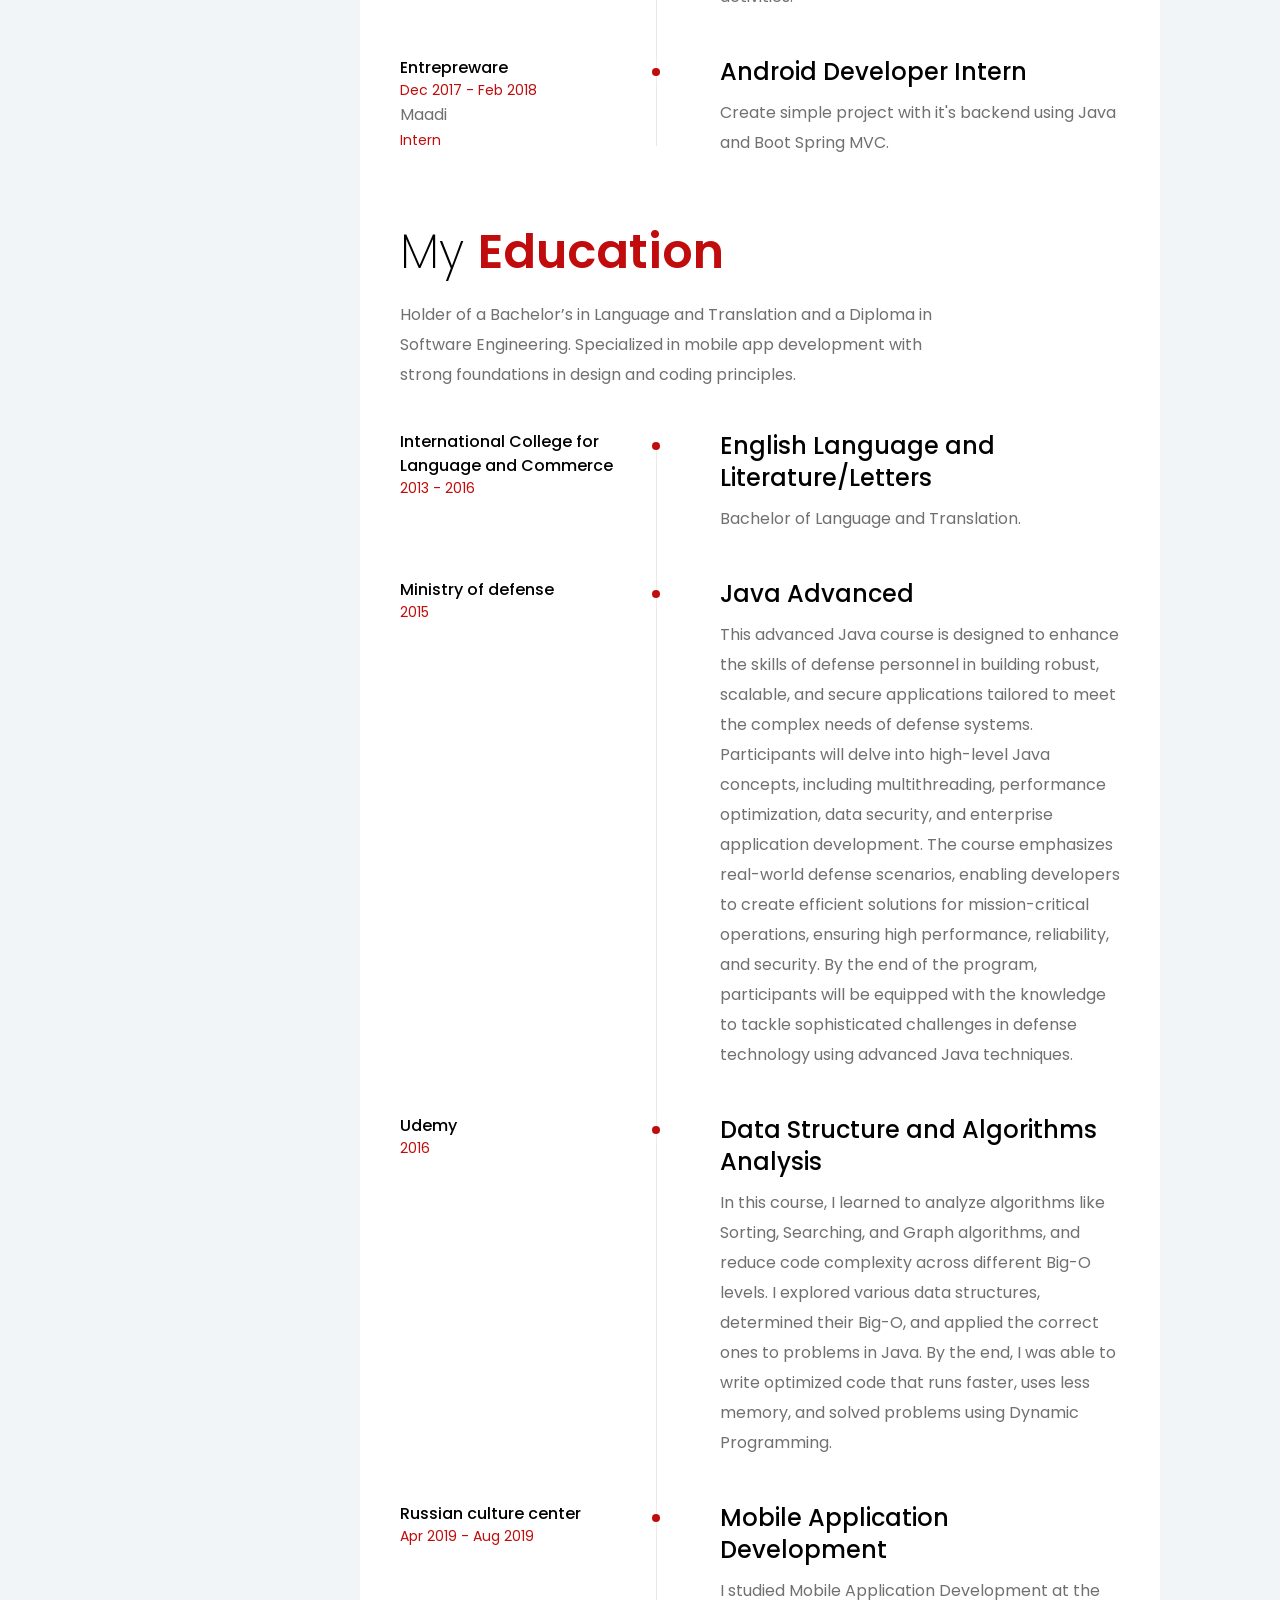
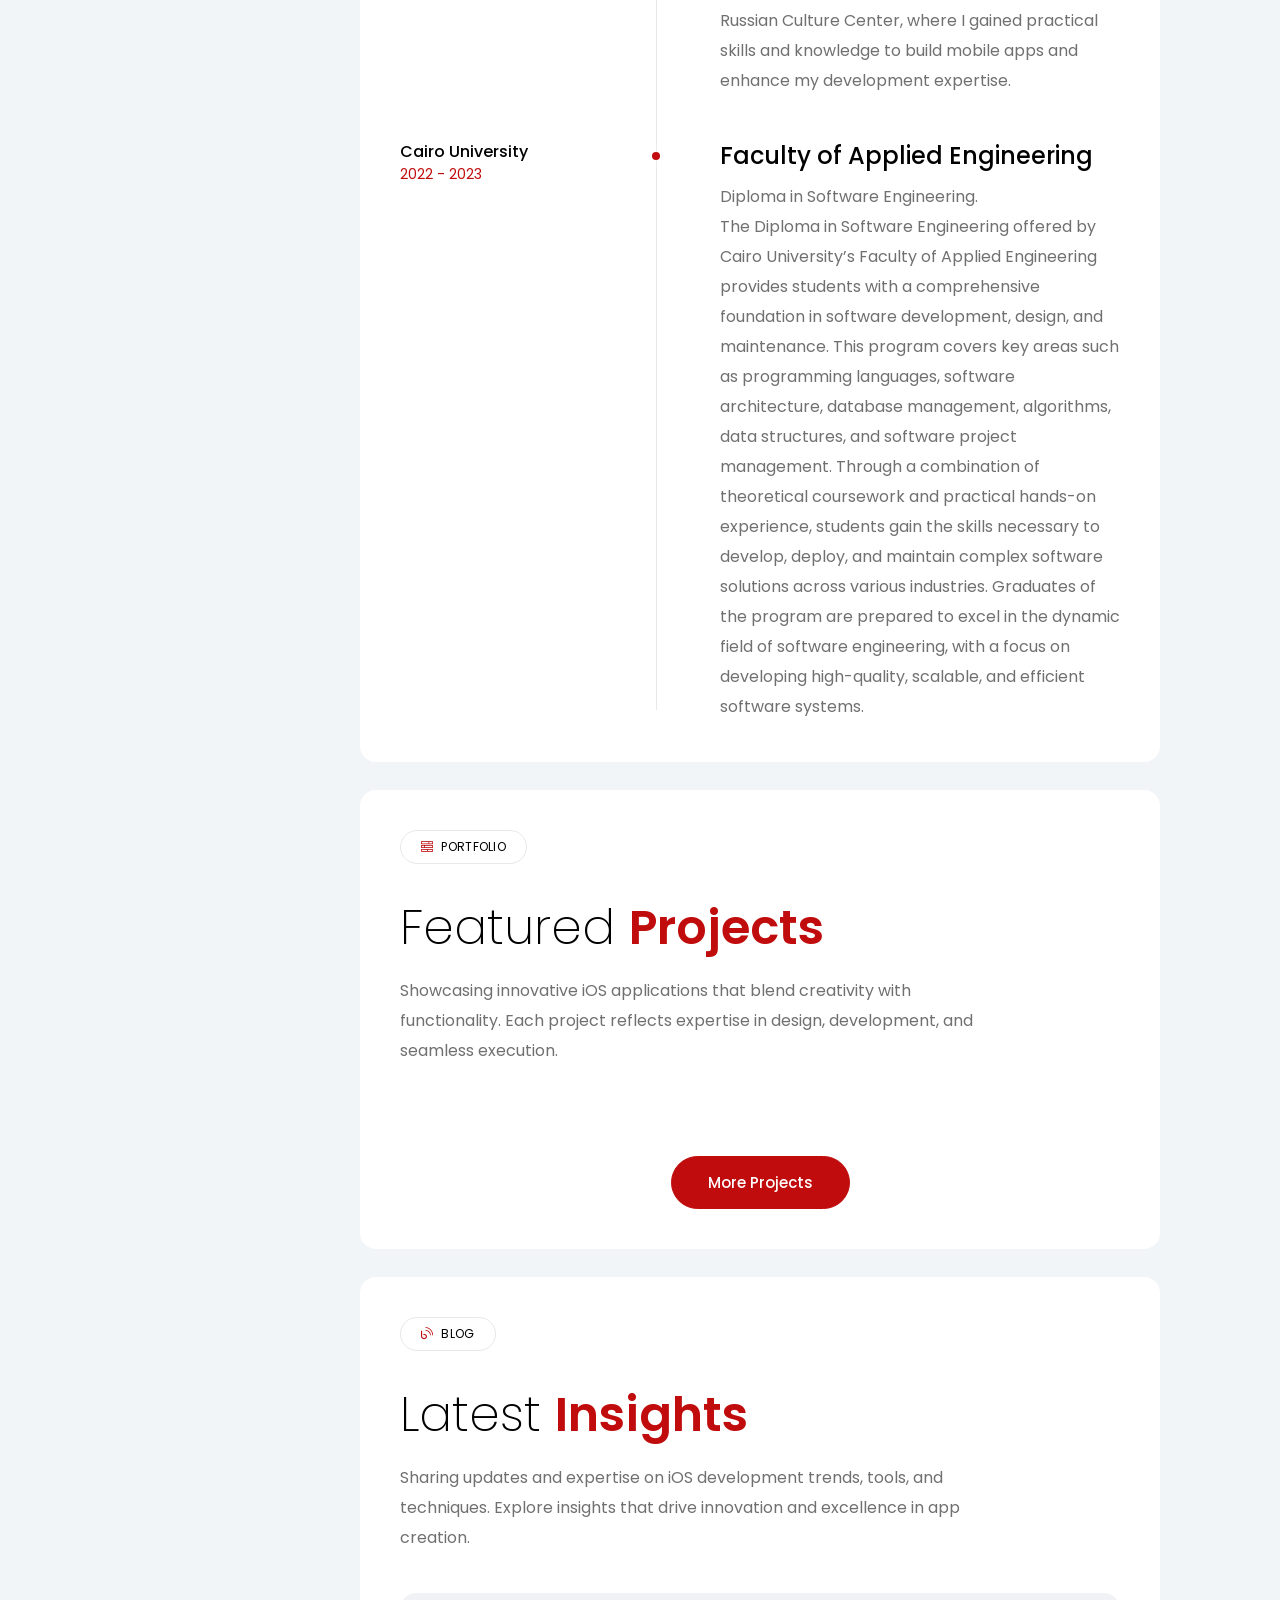
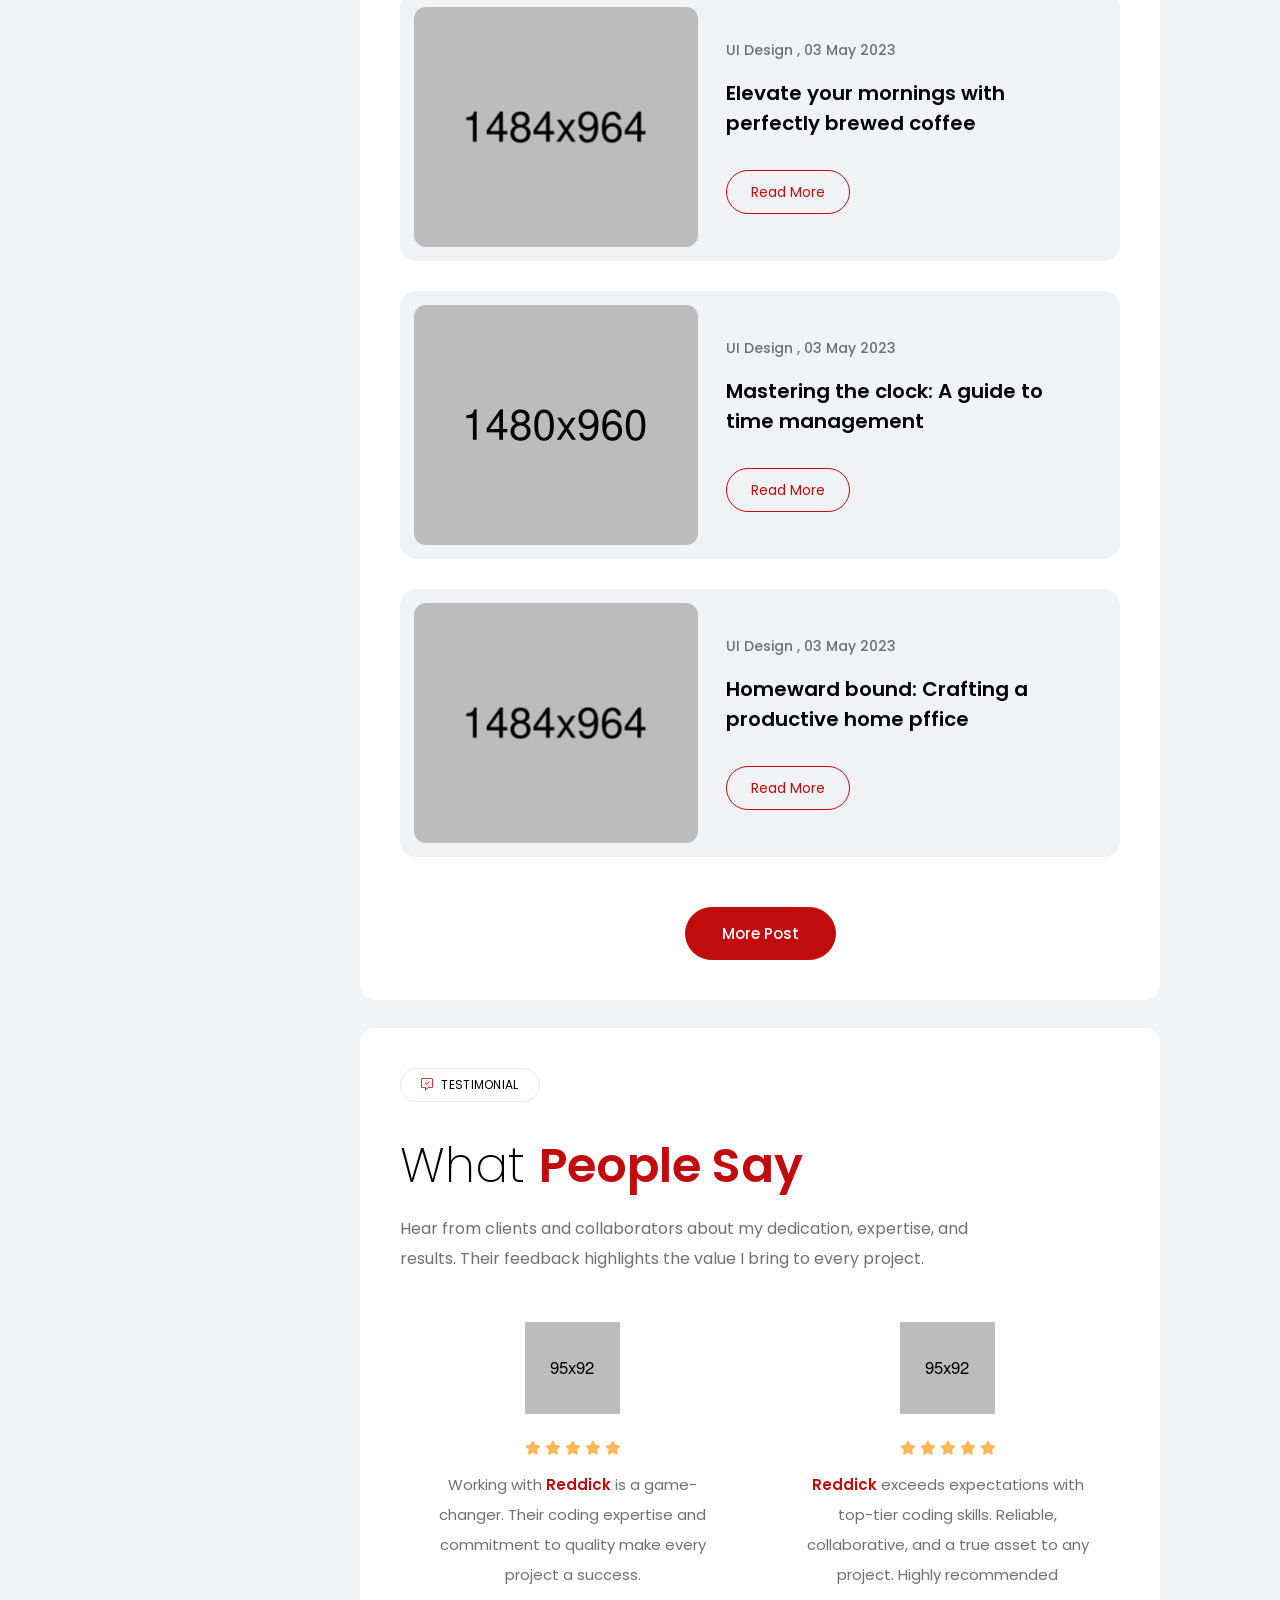
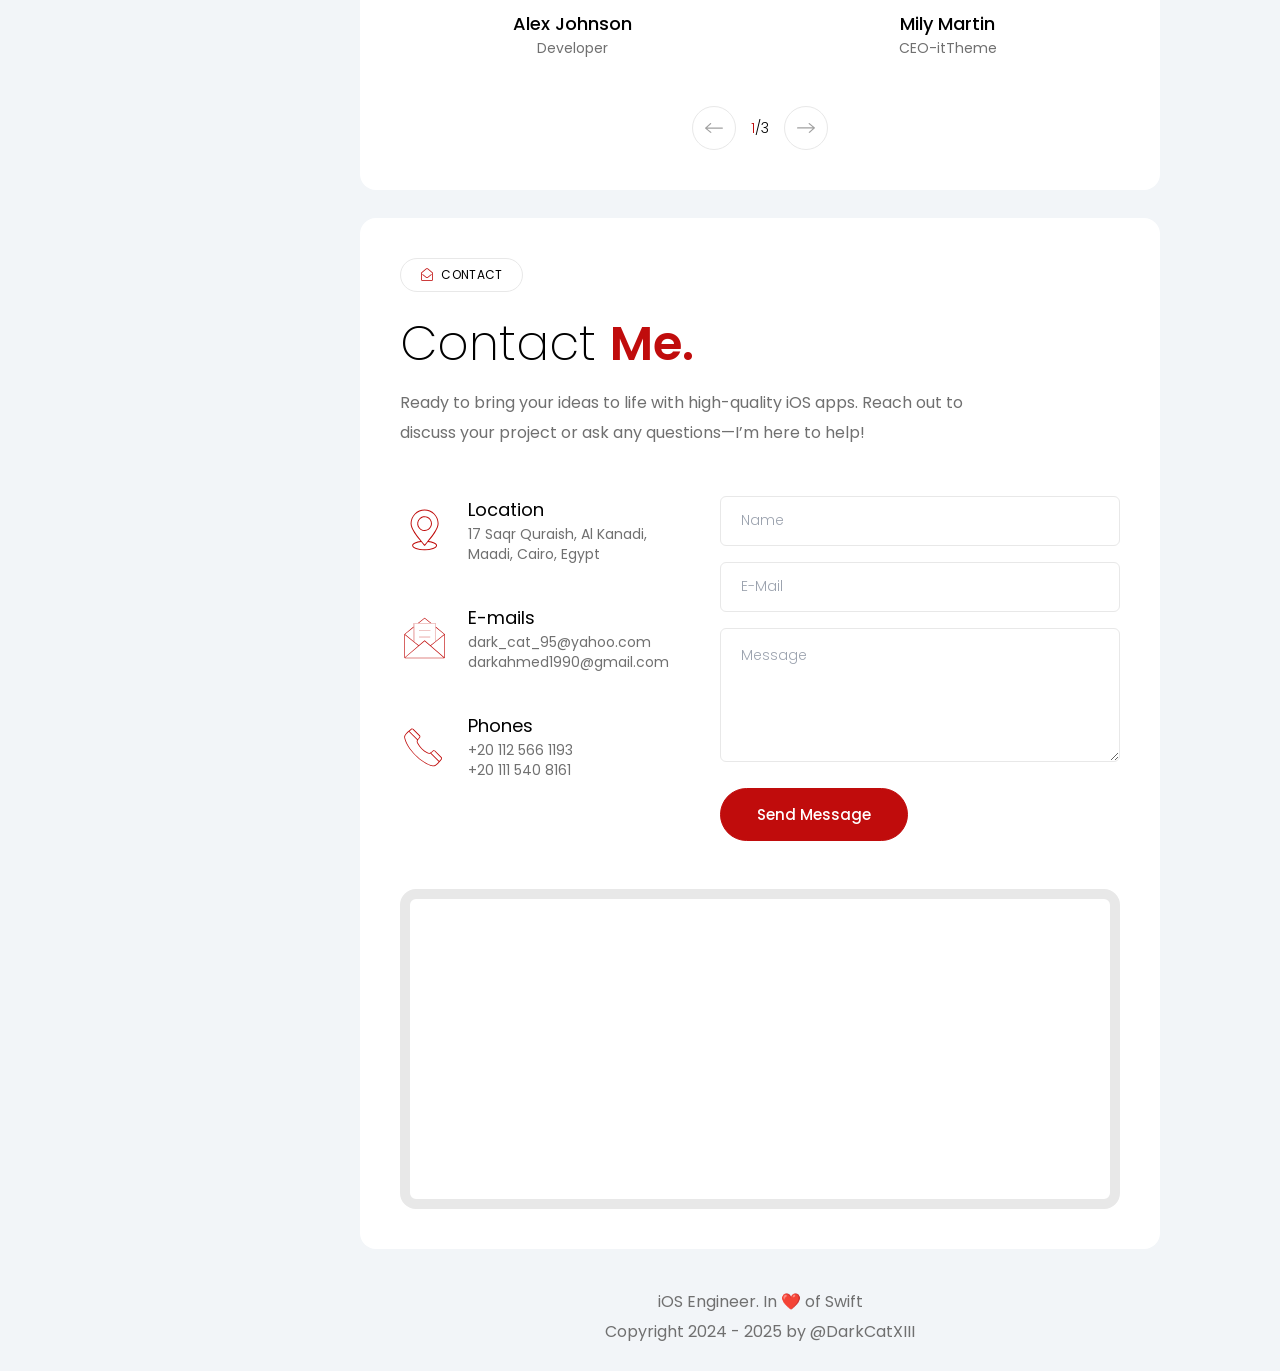
==== commit 762d8e2c: "update companies add Projects section dynamic" ====
--- a/index.html
+++ b/index.html
@@ -615,69 +615,97 @@
                                             <div class="swiper-slide">
                                                 <a href="http://entrepreware.com/"
                                                     class="transition duration-200 flex-center">
-                                                    <img src="assets/img/partners/company-1.png" alt="Partner Name">
+                                                    <img src="assets/img/partners/company-1.png" alt="Entrepreware">
                                                 </a>
                                             </div>
                                             <div class="swiper-slide">
                                                 <a href="https://wuzzuf.net/jobs/careers/Millennium-for-Investment--amp--Information-Technology-Egypt-47827"
                                                     class="transition duration-200 flex-center">
-                                                    <img src="assets/img/partners/company-2.png" alt="Partner Name">
+                                                    <img src="assets/img/partners/company-2.png" alt="Millennium for Investment & Information Technology Egypt">
                                                 </a>
                                             </div>
                                             <div class="swiper-slide">
                                                 <a href="https://solutions.awfar.com/"
                                                     class="transition duration-200 flex-center">
-                                                    <img src="assets/img/partners/company-3.png" alt="Partner Name">
+                                                    <img src="assets/img/partners/company-3.png" alt="Awfar Inc.">
                                                 </a>
                                             </div>
                                             <div class="swiper-slide">
                                                 <a href="https://tebcom.net/"
                                                     class="transition duration-200 flex-center">
-                                                    <img src="assets/img/partners/company-4.png" alt="Partner Name">
-                                                </a>
-                                            </div>
-                                            <div class="swiper-slide">
-                                                <a href="http://entrepreware.com/"
-                                                    class="transition duration-200 flex-center">
-                                                    <img src="assets/img/partners/company-1.png" alt="Partner Name">
+                                                    <img src="assets/img/partners/company-4.png" alt="TEBCOM">
+                                                </a>
+                                            </div>
+                                            <div class="swiper-slide">
+                                                <a href="https://wayakcard.com/en/" class="transition duration-200 flex-center">
+                                                    <img src="assets/img/partners/company-5.png" alt="Wayak">
+                                                </a>
+                                            </div>
+                                            <div class="swiper-slide">
+                                                <a href="http://www.qclinics.net/" class="transition duration-200 flex-center">
+                                                    <img src="assets/img/partners/company-6.png" alt="QClinics">
+                                                </a>
+                                            </div>
+                                            <div class="swiper-slide">
+                                                <a href="http://entrepreware.com/" class="transition duration-200 flex-center">
+                                                    <img src="assets/img/partners/company-1.png" alt="Entrepreware">
                                                 </a>
                                             </div>
                                             <div class="swiper-slide">
                                                 <a href="https://wuzzuf.net/jobs/careers/Millennium-for-Investment--amp--Information-Technology-Egypt-47827"
                                                     class="transition duration-200 flex-center">
-                                                    <img src="assets/img/partners/company-2.png" alt="Partner Name">
-                                                </a>
-                                            </div>
-                                            <div class="swiper-slide">
-                                                <a href="https://solutions.awfar.com/"
+                                                    <img src="assets/img/partners/company-2.png" alt="Millennium for Investment & Information Technology Egypt">
+                                                </a>
+                                            </div>
+                                            <div class="swiper-slide">
+                                                <a href="https://solutions.awfar.com/" class="transition duration-200 flex-center">
+                                                    <img src="assets/img/partners/company-3.png" alt="Awfar Inc.">
+                                                </a>
+                                            </div>
+                                            <div class="swiper-slide">
+                                                <a href="https://tebcom.net/" class="transition duration-200 flex-center">
+                                                    <img src="assets/img/partners/company-4.png" alt="TEBCOM">
+                                                </a>
+                                            </div>
+                                            <div class="swiper-slide">
+                                                <a href="https://wayakcard.com/en/" class="transition duration-200 flex-center">
+                                                    <img src="assets/img/partners/company-5.png" alt="Wayak">
+                                                </a>
+                                            </div>
+                                            <div class="swiper-slide">
+                                                <a href="http://www.qclinics.net/" class="transition duration-200 flex-center">
+                                                    <img src="assets/img/partners/company-6.png" alt="QClinics">
+                                                </a>
+                                            </div>
+                                            <div class="swiper-slide">
+                                                <a href="http://entrepreware.com/" class="transition duration-200 flex-center">
+                                                    <img src="assets/img/partners/company-1.png" alt="Entrepreware">
+                                                </a>
+                                            </div>
+                                            <div class="swiper-slide">
+                                                <a href="https://wuzzuf.net/jobs/careers/Millennium-for-Investment--amp--Information-Technology-Egypt-47827"
                                                     class="transition duration-200 flex-center">
-                                                    <img src="assets/img/partners/company-3.png" alt="Partner Name">
-                                                </a>
-                                            </div>
-                                            <div class="swiper-slide">
-                                                <a href="https://tebcom.net/"
-                                                    class="transition duration-200 flex-center">
-                                                    <img src="assets/img/partners/company-4.png" alt="Partner Name">
-                                                </a>
-                                            </div>
-                                            <div class="swiper-slide">
-                                                <a href="http://entrepreware.com/" class="transition duration-200 flex-center">
-                                                    <img src="assets/img/partners/company-1.png" alt="Partner Name">
-                                                </a>
-                                            </div>
-                                            <div class="swiper-slide">
-                                                <a href="https://wuzzuf.net/jobs/careers/Millennium-for-Investment--amp--Information-Technology-Egypt-47827" class="transition duration-200 flex-center">
-                                                    <img src="assets/img/partners/company-2.png" alt="Partner Name">
+                                                    <img src="assets/img/partners/company-2.png" alt="Millennium for Investment & Information Technology Egypt">
                                                 </a>
                                             </div>
                                             <div class="swiper-slide">
                                                 <a href="https://solutions.awfar.com/" class="transition duration-200 flex-center">
-                                                    <img src="assets/img/partners/company-3.png" alt="Partner Name">
+                                                    <img src="assets/img/partners/company-3.png" alt="Awfar Inc.">
                                                 </a>
                                             </div>
                                             <div class="swiper-slide">
                                                 <a href="https://tebcom.net/" class="transition duration-200 flex-center">
-                                                    <img src="assets/img/partners/company-4.png" alt="Partner Name">
+                                                    <img src="assets/img/partners/company-4.png" alt="TEBCOM">
+                                                </a>
+                                            </div>
+                                            <div class="swiper-slide">
+                                                <a href="https://wayakcard.com/en/" class="transition duration-200 flex-center">
+                                                    <img src="assets/img/partners/company-5.png" alt="Wayak">
+                                                </a>
+                                            </div>
+                                            <div class="swiper-slide">
+                                                <a href="http://www.qclinics.net/" class="transition duration-200 flex-center">
+                                                    <img src="assets/img/partners/company-6.png" alt="QClinics">
                                                 </a>
                                             </div>
                                         </div>
@@ -1177,122 +1205,8 @@
                             </p>
                         </div><!--./section-title-->
 
-                        <div class="portfolio_wrapper grid sm:grid-cols-2 gap-4 lg:gap-7.5 *:relative *:z-1">
-                            <div class="item md:col-span-2 group">
-                                <a href="project-single.html"
-                                    class="block p-3 overflow-hidden border md:p-4 rounded-xl border-platinum dark:border-greyBlack">
-                                    <div class="img-wrapper">
-                                        <img src="assets/img/portfolio/portfolio-img1.png"
-                                            class="rounded-lg max-md:h-[17rem] w-full max-md:object-cover max-md:object-center transition-all duration-300 group-hover:blur-xs"
-                                            alt="portfolio">
-                                        <div
-                                            class="absolute inset-0 transition-all duration-300 opacity-0 overlay bg-gradient-to-t from-white dark:from-black to-transparent rounded-xl group-hover:opacity-100">
-                                        </div>
-                                    </div>
-                                    <div
-                                        class="info text-center position-center max-lg:text-3xl text-lead font-semibold text-black dark:text-white leading-1.15 transition duration-500 scale-110 opacity-0 group-hover:scale-100 group-hover:opacity-100 relative z-10">
-                                        Design
-                                        <span>
-                                            Specialization
-                                        </span>
-                                    </div>
-                                </a>
-                                <ul class="absolute z-10 transition-all duration-500 opacity-0 md:top-9 md:right-9 top-6 right-6 group-hover:opacity-100">
-                                    <li>
-                                        <a href="#"
-                                            class="inline-flex items-center gap-2 px-5 py-3 text-sm font-light leading-none text-white transition-colors bg-metalBlack rounded-3xl hover:text-theme">
-                                            Branding
-                                        </a>
-                                    </li>
-                                </ul>
-                            </div><!--./portfolio-card-->
-
-                            <div class="item md:col-span-1 group">
-                                <a href="project-single.html"
-                                    class="block p-3 overflow-hidden border md:p-4 rounded-xl border-platinum dark:border-greyBlack">
-                                    <div class="img-wrapper">
-                                        <img src="assets/img/portfolio/portfolio-img2.png"
-                                            class="rounded-lg max-md:h-[17rem] w-full max-md:object-cover max-md:object-center transition-all duration-300 group-hover:blur-xs"
-                                            alt="portfolio">
-                                        <div
-                                            class="absolute inset-0 transition-all duration-300 opacity-0 overlay bg-gradient-to-t from-white dark:from-black to-transparent rounded-xl group-hover:opacity-100">
-                                        </div>
-                                    </div>
-                                    <div
-                                        class="info text-center position-center max-lg:text-3xl text-lead font-semibold text-black dark:text-white leading-1.15 transition duration-500 scale-110 opacity-0 group-hover:scale-100 group-hover:opacity-100 relative z-10">
-                                        Design
-                                        <span>
-                                            Specialization
-                                        </span>
-                                    </div>
-                                </a>
-                                <ul class="absolute z-10 transition-all duration-500 opacity-0 md:top-9 md:right-9 top-6 right-6 group-hover:opacity-100">
-                                    <li>
-                                        <a href="#"
-                                            class="inline-flex items-center gap-2 px-5 py-3 text-sm font-light leading-none text-white transition-colors bg-metalBlack rounded-3xl hover:text-theme">
-                                            Branding
-                                        </a>
-                                    </li>
-                                </ul>
-                            </div><!--./portfolio-card-->
-
-                            <div class="item md:col-span-1 group">
-                                <a href="project-single.html"
-                                    class="block p-3 overflow-hidden border md:p-4 rounded-xl border-platinum dark:border-greyBlack">
-                                    <div class="img-wrapper">
-                                        <img src="assets/img/portfolio/portfolio-img3.png"
-                                            class="rounded-lg max-md:h-[17rem] w-full max-md:object-cover max-md:object-center transition-all duration-300 group-hover:blur-xs"
-                                            alt="portfolio">
-                                        <div
-                                            class="absolute inset-0 transition-all duration-300 opacity-0 overlay bg-gradient-to-t from-white dark:from-black to-transparent rounded-xl group-hover:opacity-100">
-                                        </div>
-                                    </div>
-                                    <div
-                                        class="info text-center position-center max-lg:text-3xl text-lead font-semibold text-black dark:text-white leading-1.15 transition duration-500 scale-110 opacity-0 group-hover:scale-100 group-hover:opacity-100 relative z-10">
-                                        Design
-                                        <span>
-                                            Specialization
-                                        </span>
-                                    </div>
-                                </a>
-                                <ul class="absolute z-10 transition-all duration-500 opacity-0 md:top-9 md:right-9 top-6 right-6 group-hover:opacity-100">
-                                    <li>
-                                        <a href="#"
-                                            class="inline-flex items-center gap-2 px-5 py-3 text-sm font-light leading-none text-white transition-colors bg-metalBlack rounded-3xl hover:text-theme">
-                                            Branding
-                                        </a>
-                                    </li>
-                                </ul>
-                            </div><!--./portfolio-card-->
-
-                            <div class="item md:col-span-2 group">
-                                <a href="project-single.html"
-                                    class="block p-3 overflow-hidden border md:p-4 rounded-xl border-platinum dark:border-greyBlack">
-                                    <div class="img-wrapper">
-                                        <img src="assets/img/portfolio/portfolio-img4.png"
-                                            class="rounded-lg max-md:h-[17rem] w-full max-md:object-cover max-md:object-center transition-all duration-300 group-hover:blur-xs"
-                                            alt="portfolio">
-                                        <div
-                                            class="absolute inset-0 transition-all duration-300 opacity-0 overlay bg-gradient-to-t from-white dark:from-black to-transparent rounded-xl group-hover:opacity-100">
-                                        </div>
-                                    </div>
-                                    <div
-                                        class="info text-center position-center max-lg:text-3xl text-lead font-semibold text-black dark:text-white leading-1.15 transition duration-500 scale-110 opacity-0 group-hover:scale-100 group-hover:opacity-100 relative z-10">
-                                        Design
-                                        <span>
-                                            Specialization
-                                        </span>
-                                    </div>
-                                </a>
-                                <ul class="absolute z-10 transition-all duration-500 opacity-0 md:top-9 md:right-9 top-6 right-6 group-hover:opacity-100">
-                                    <li>
-                                        <a href="#"
-                                            class="inline-flex items-center gap-2 px-5 py-3 text-sm font-light leading-none text-white transition-colors bg-metalBlack rounded-3xl hover:text-theme">
-                                            Branding
-                                        </a>
-                                    </li>
-                                </ul>
-                            </div><!--./portfolio-card-->
+                        <div class="portfolio_wrapper grid sm:grid-cols-2 gap-4 lg:gap-7.5 *:relative *:z-1" id="medo-project-div">
+                            
                         </div>
 
 
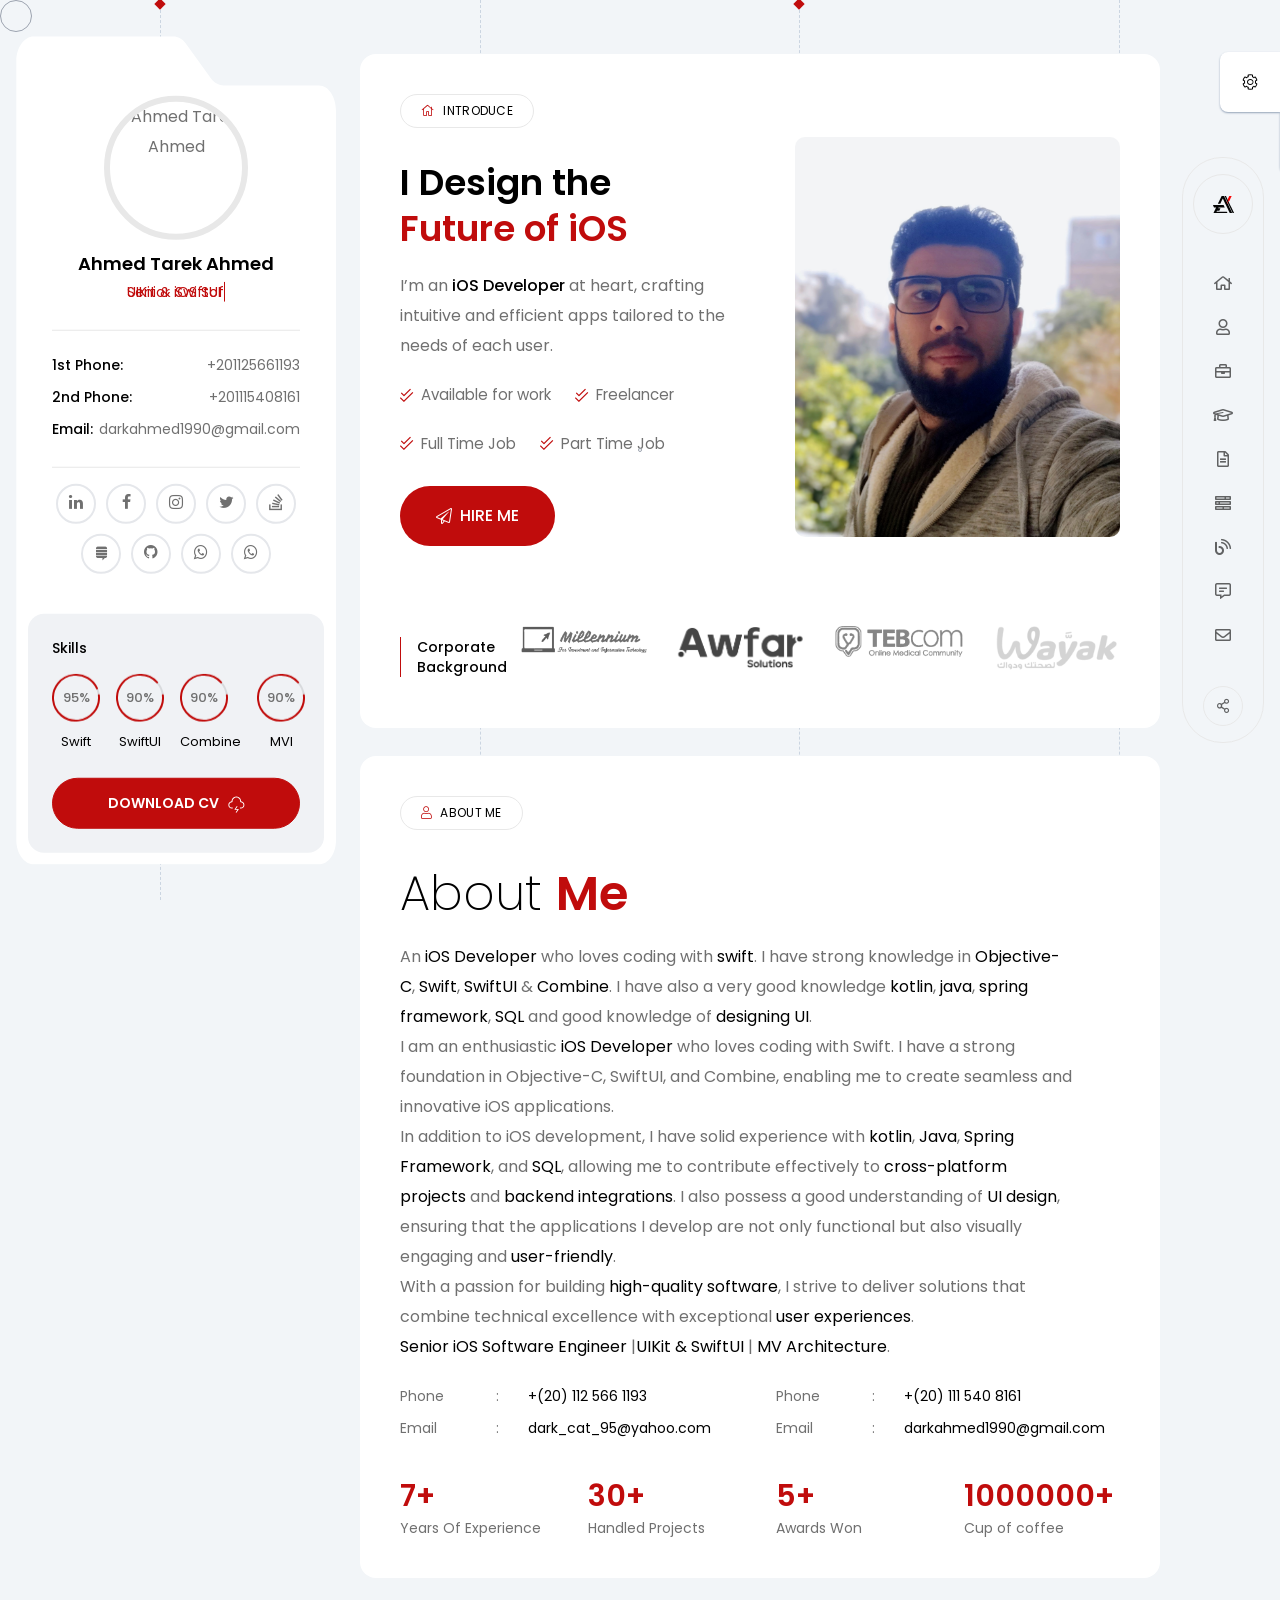
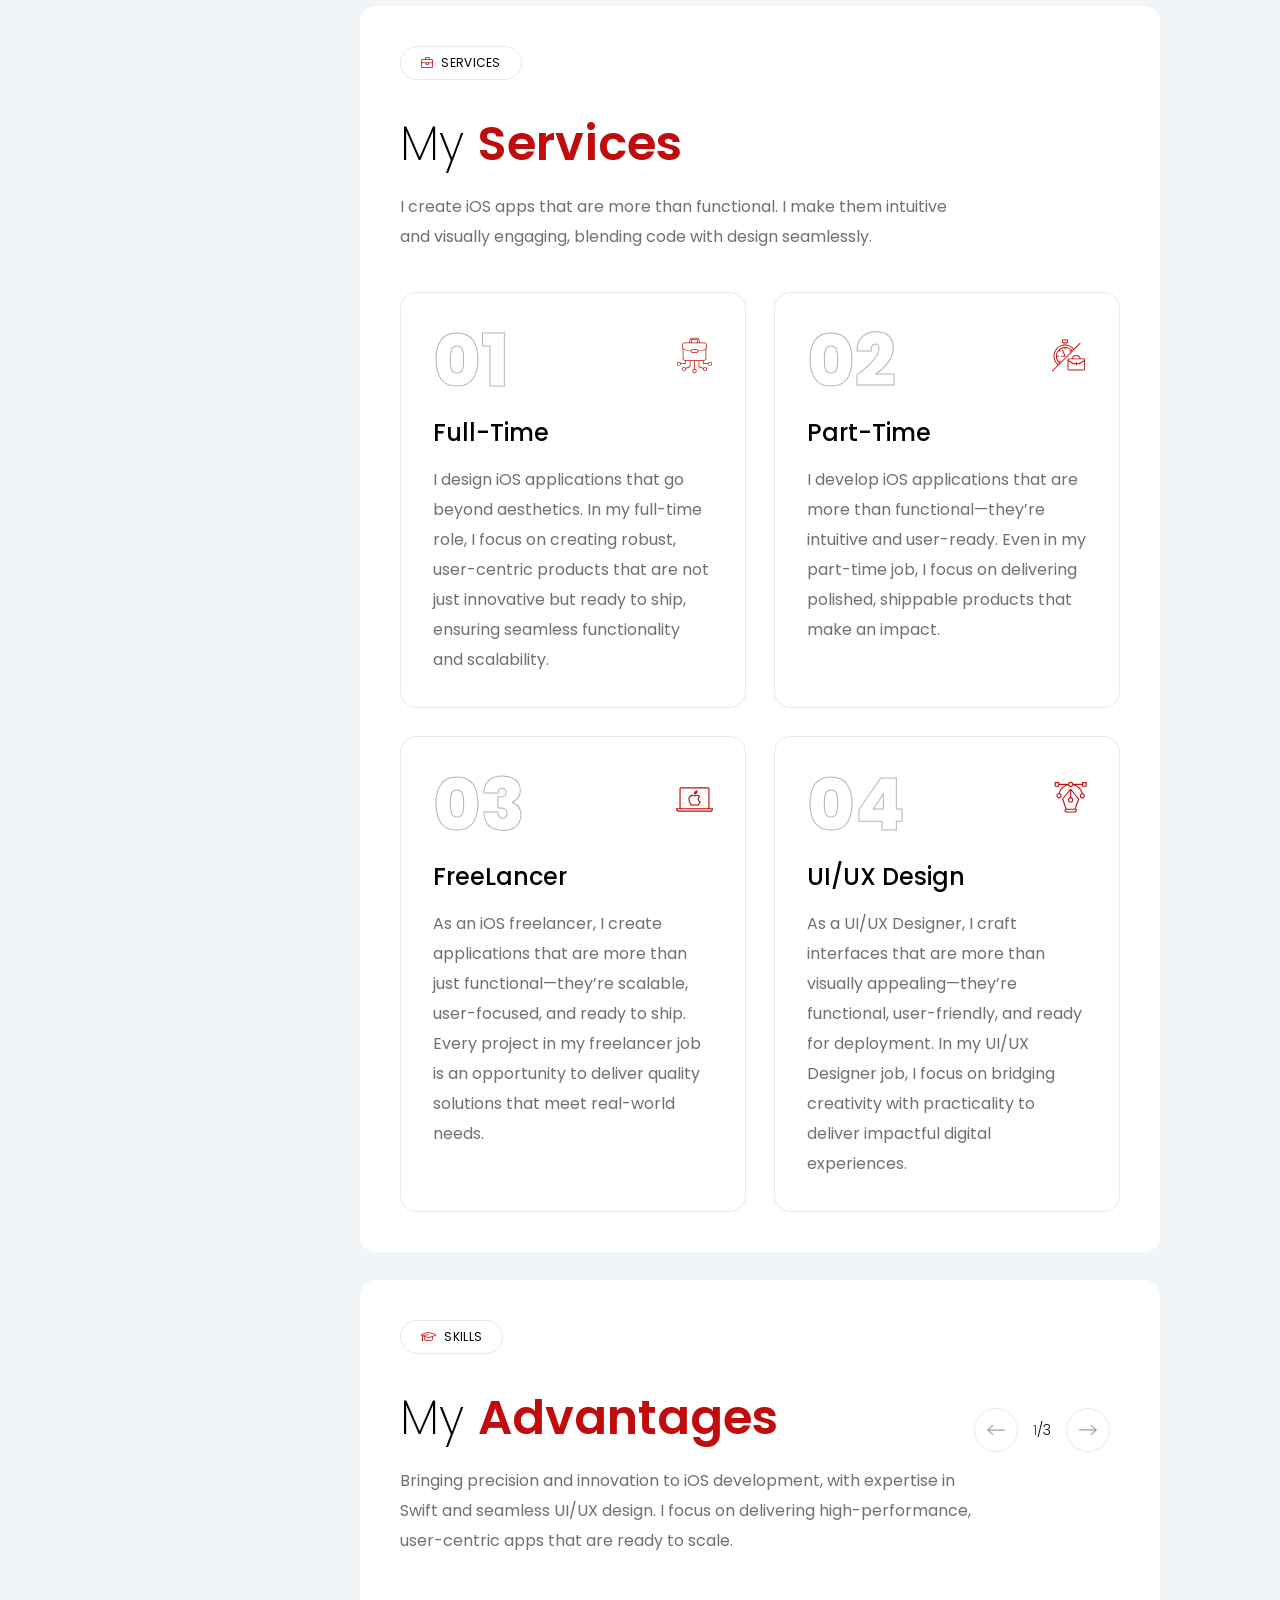
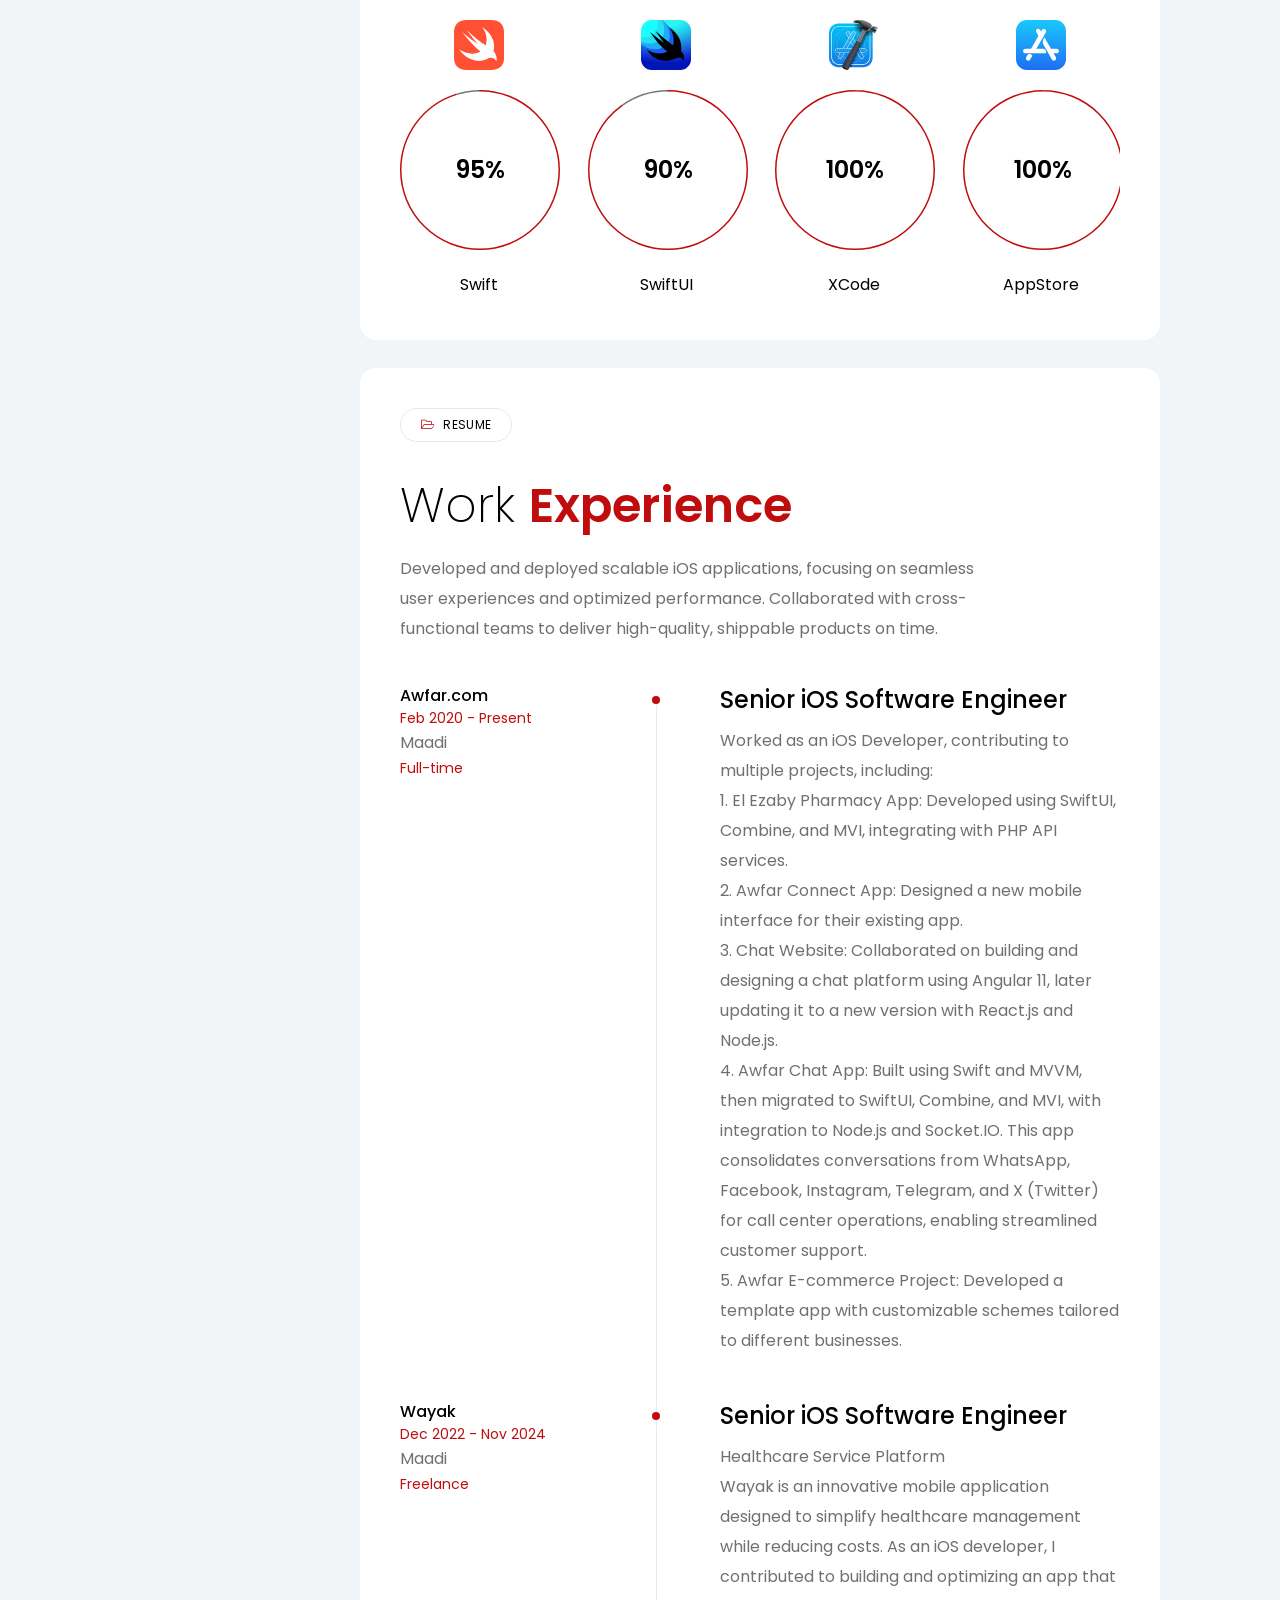
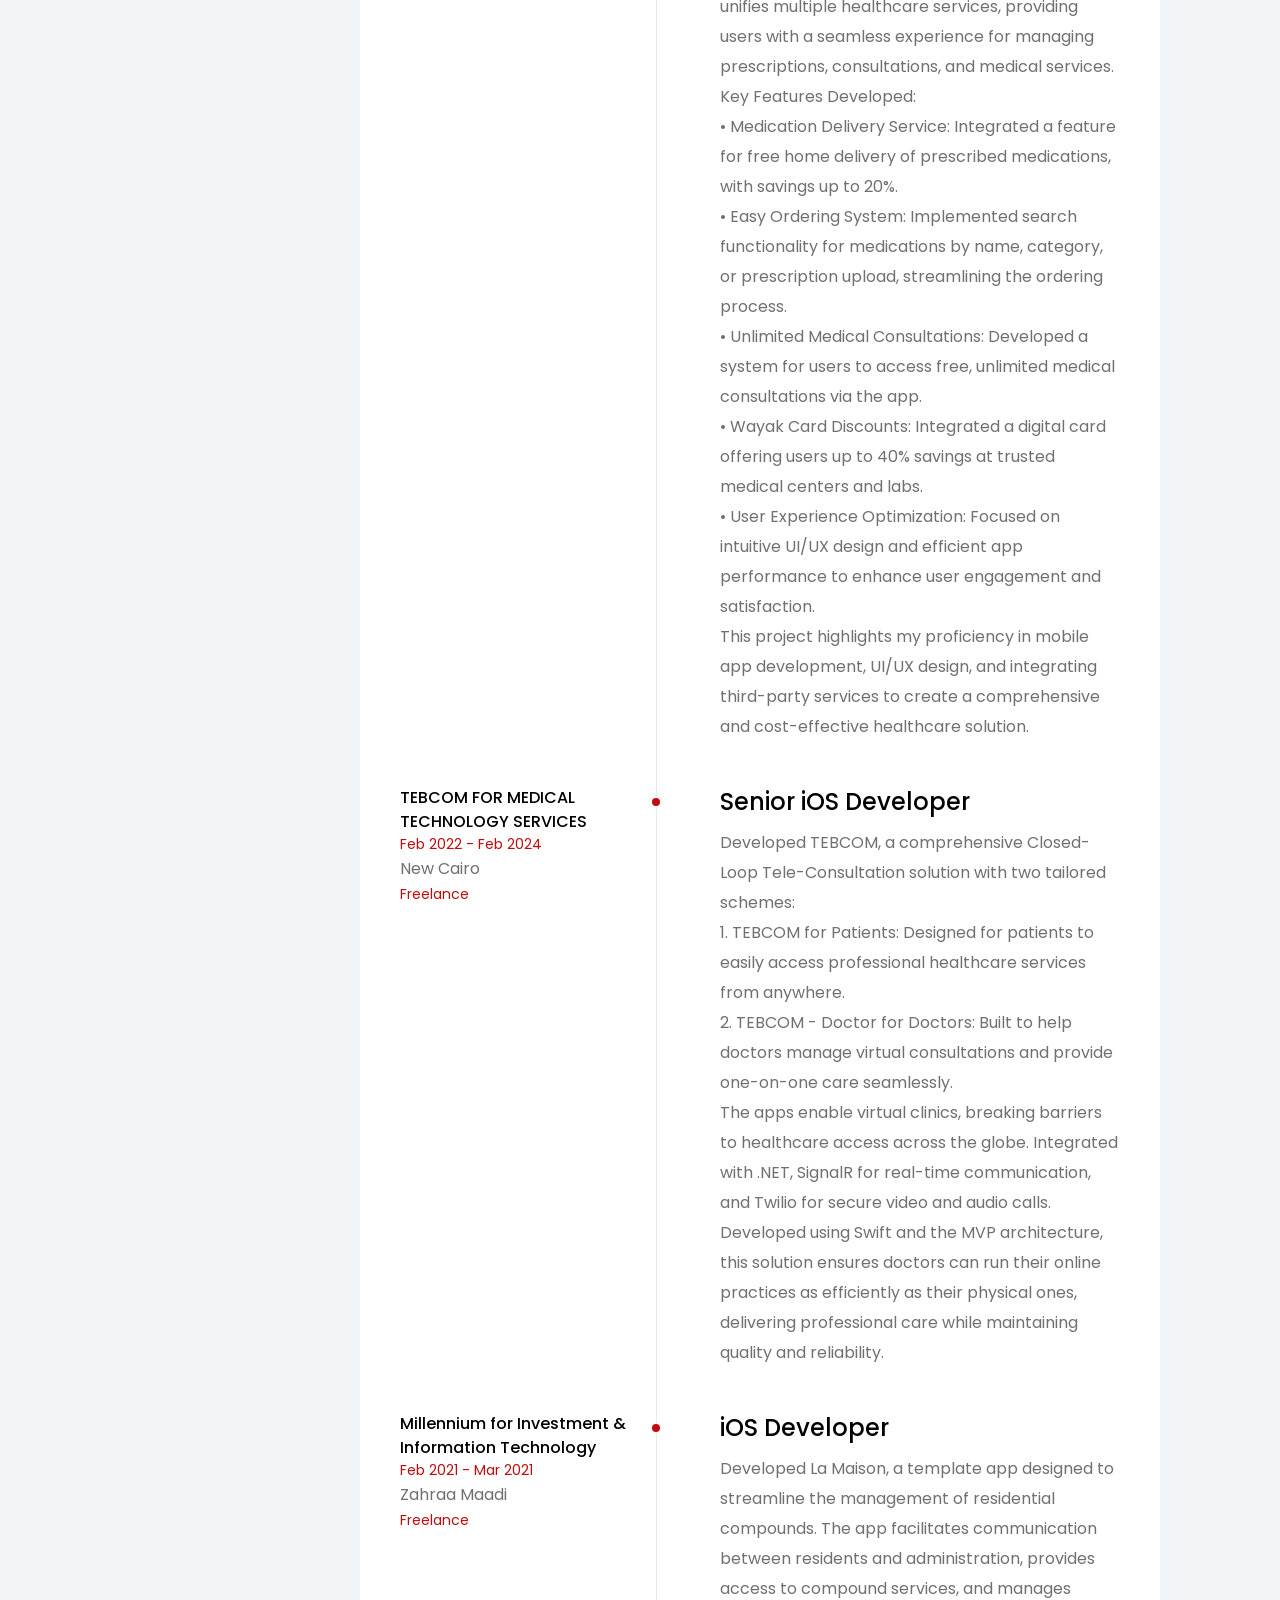
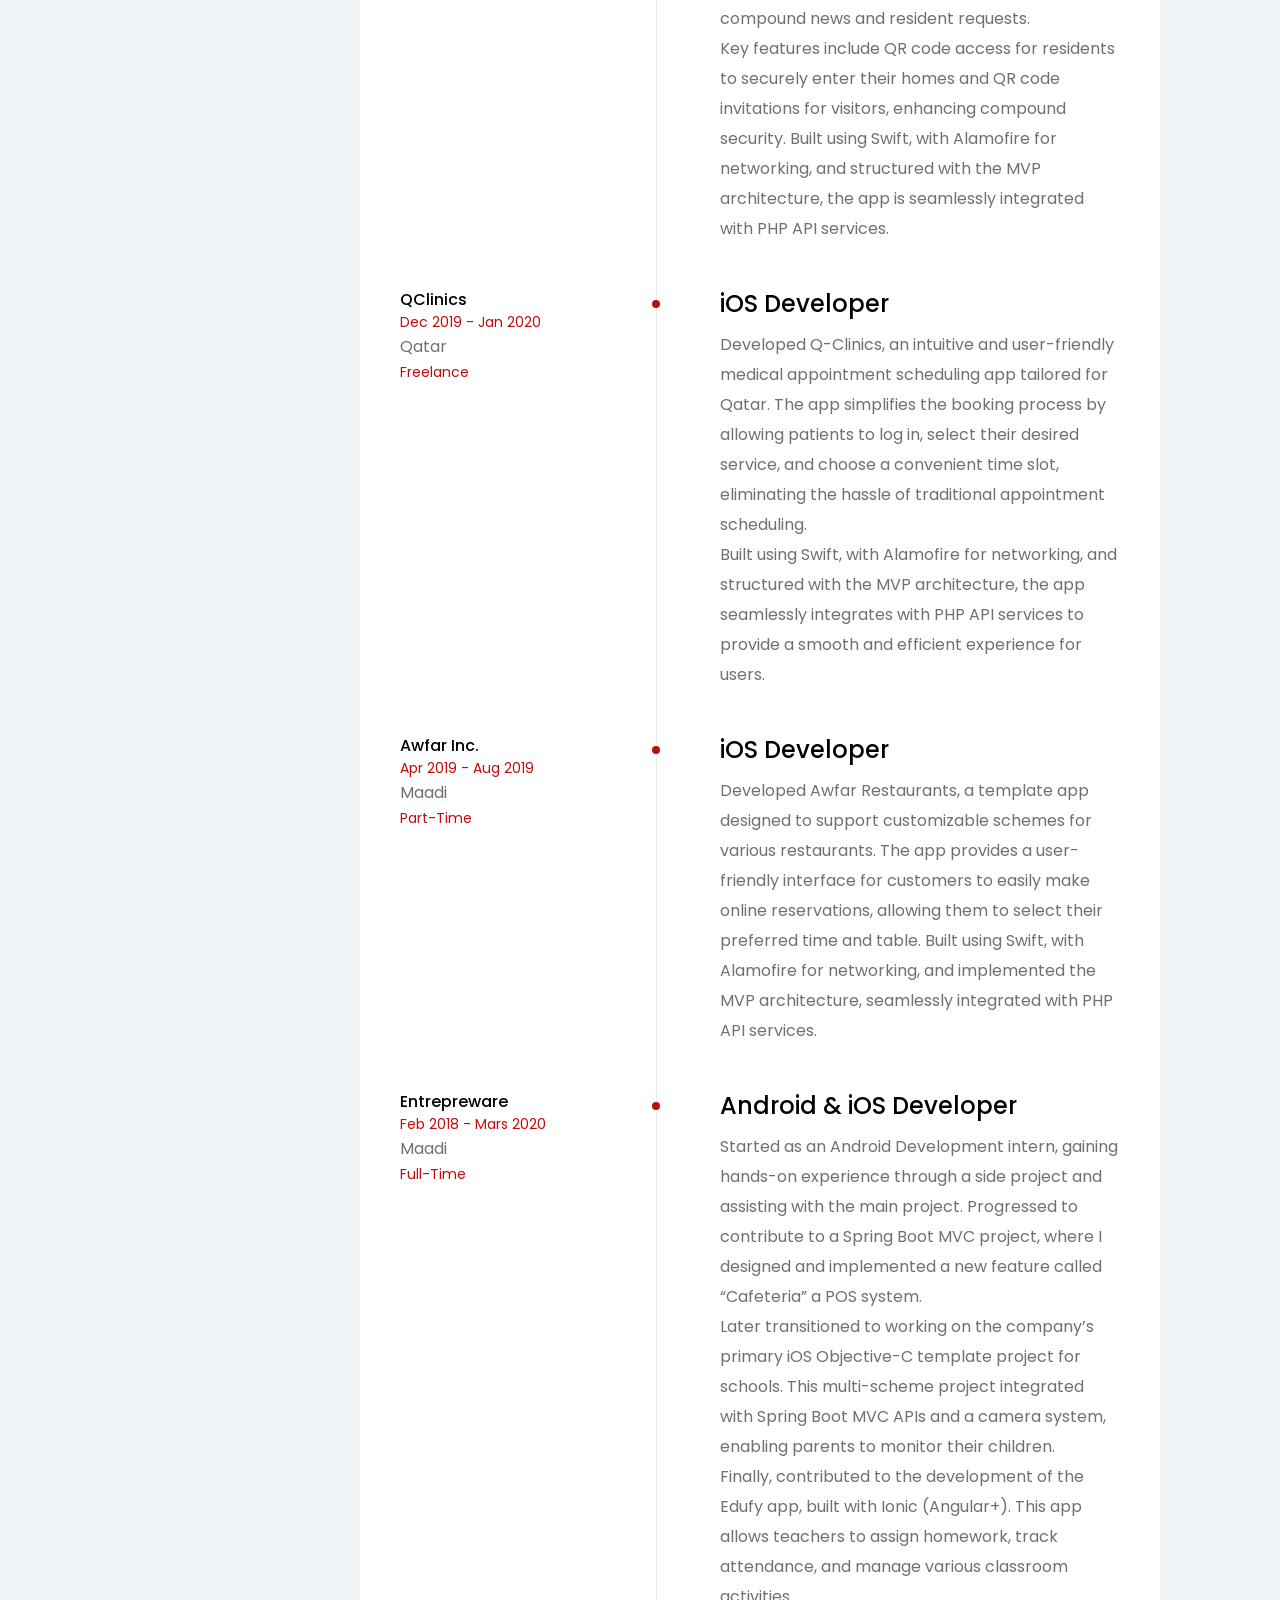
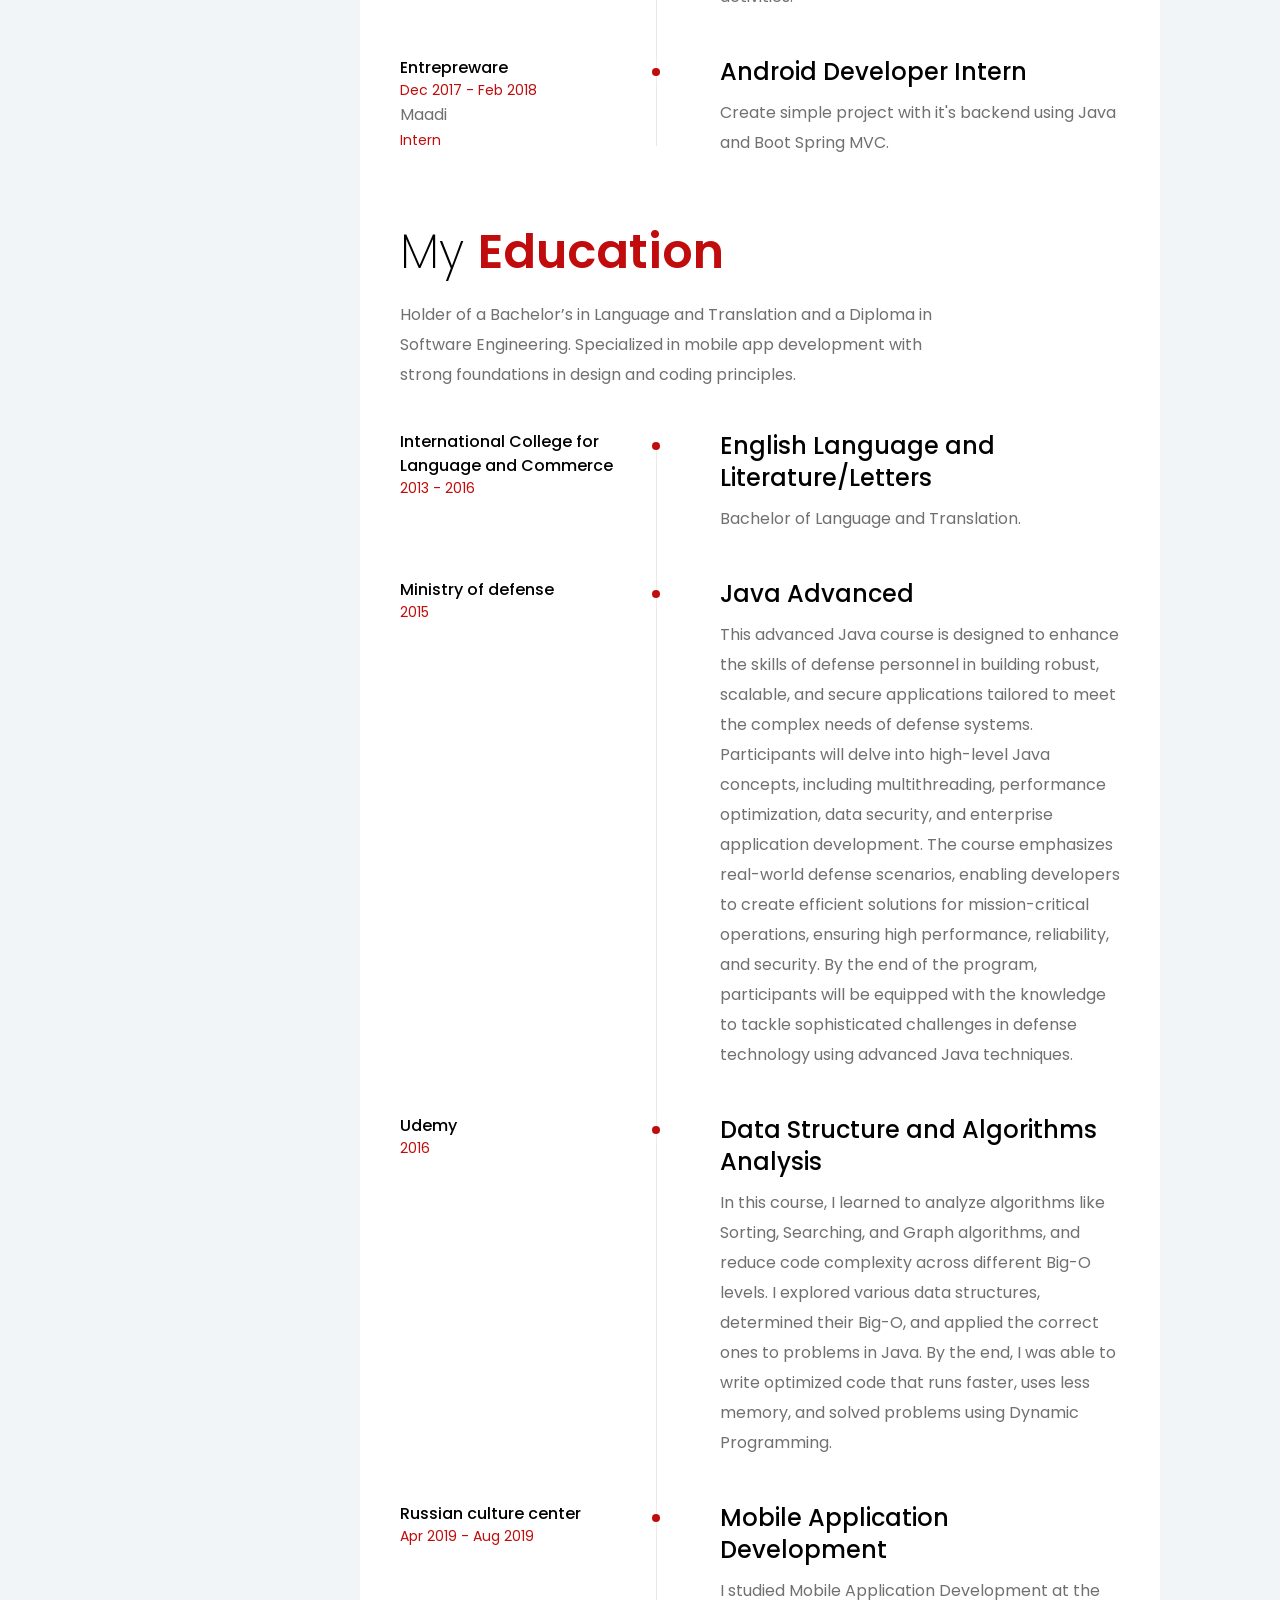
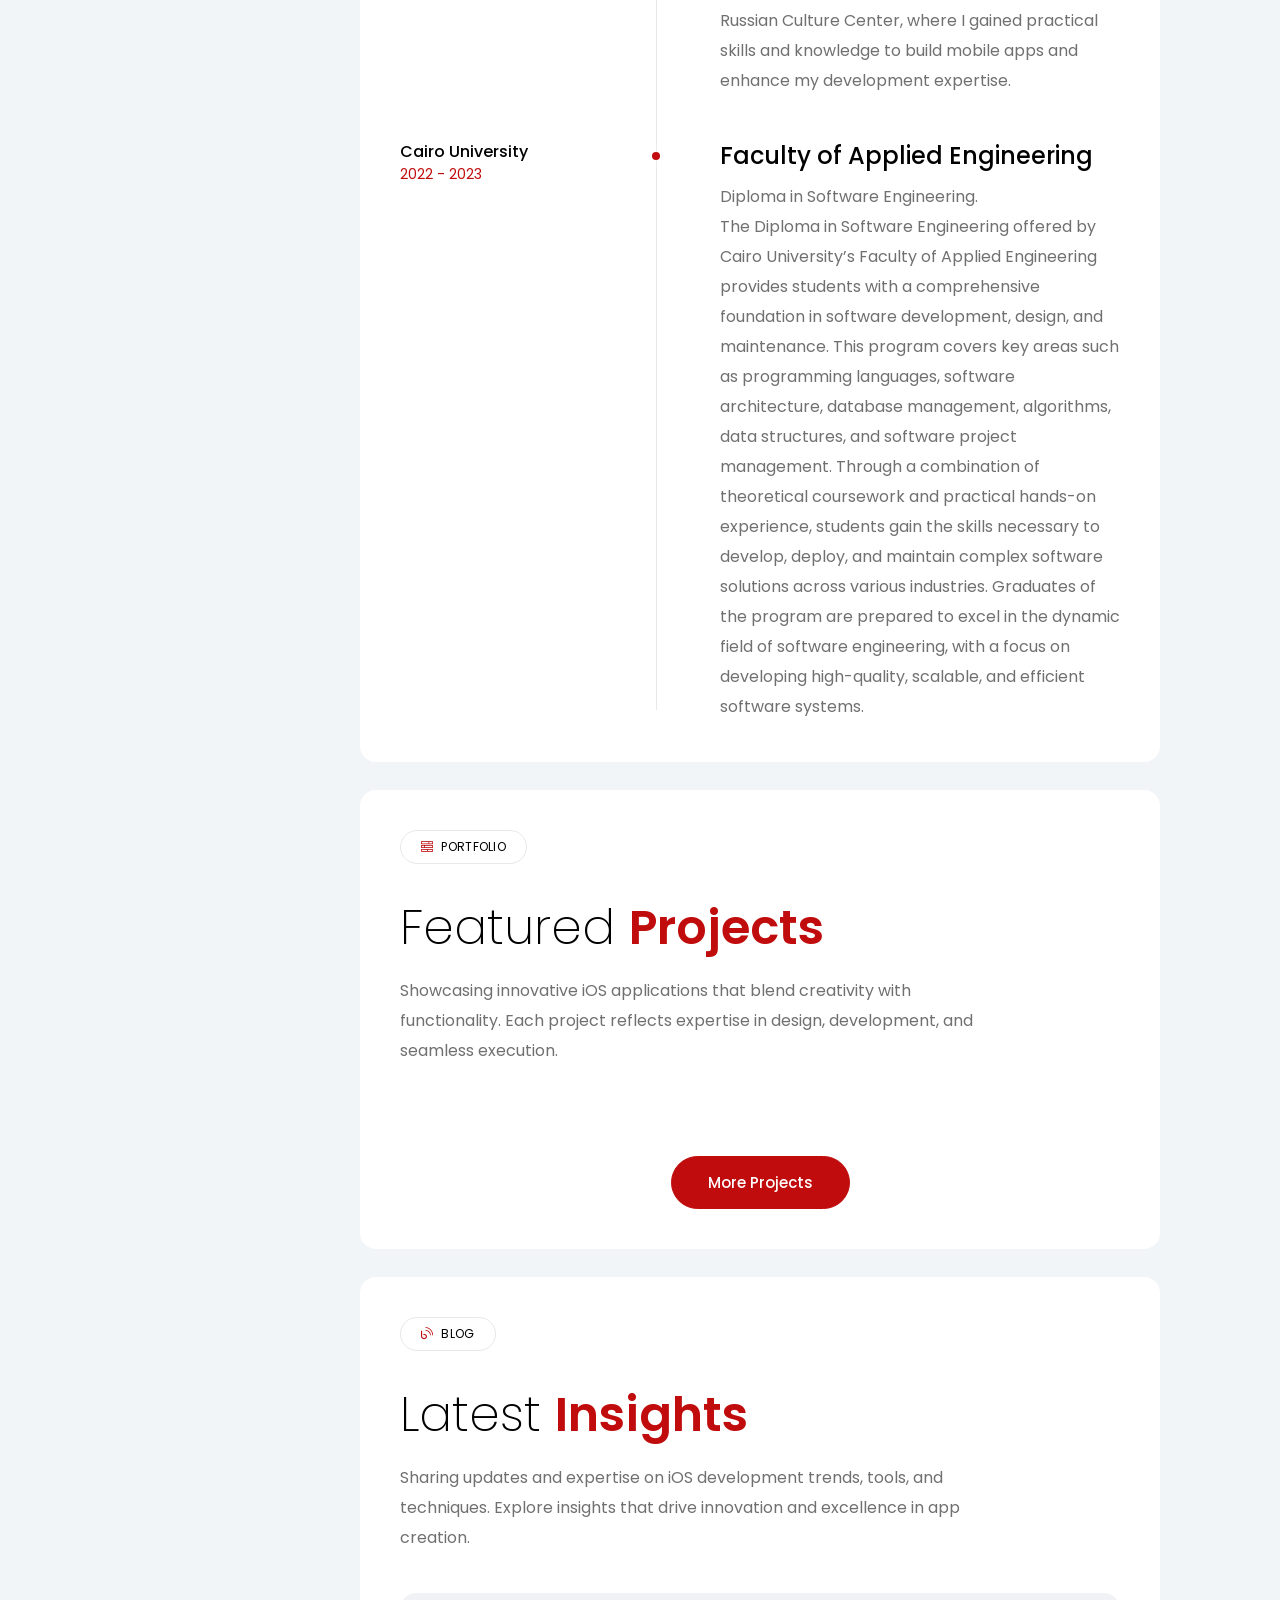
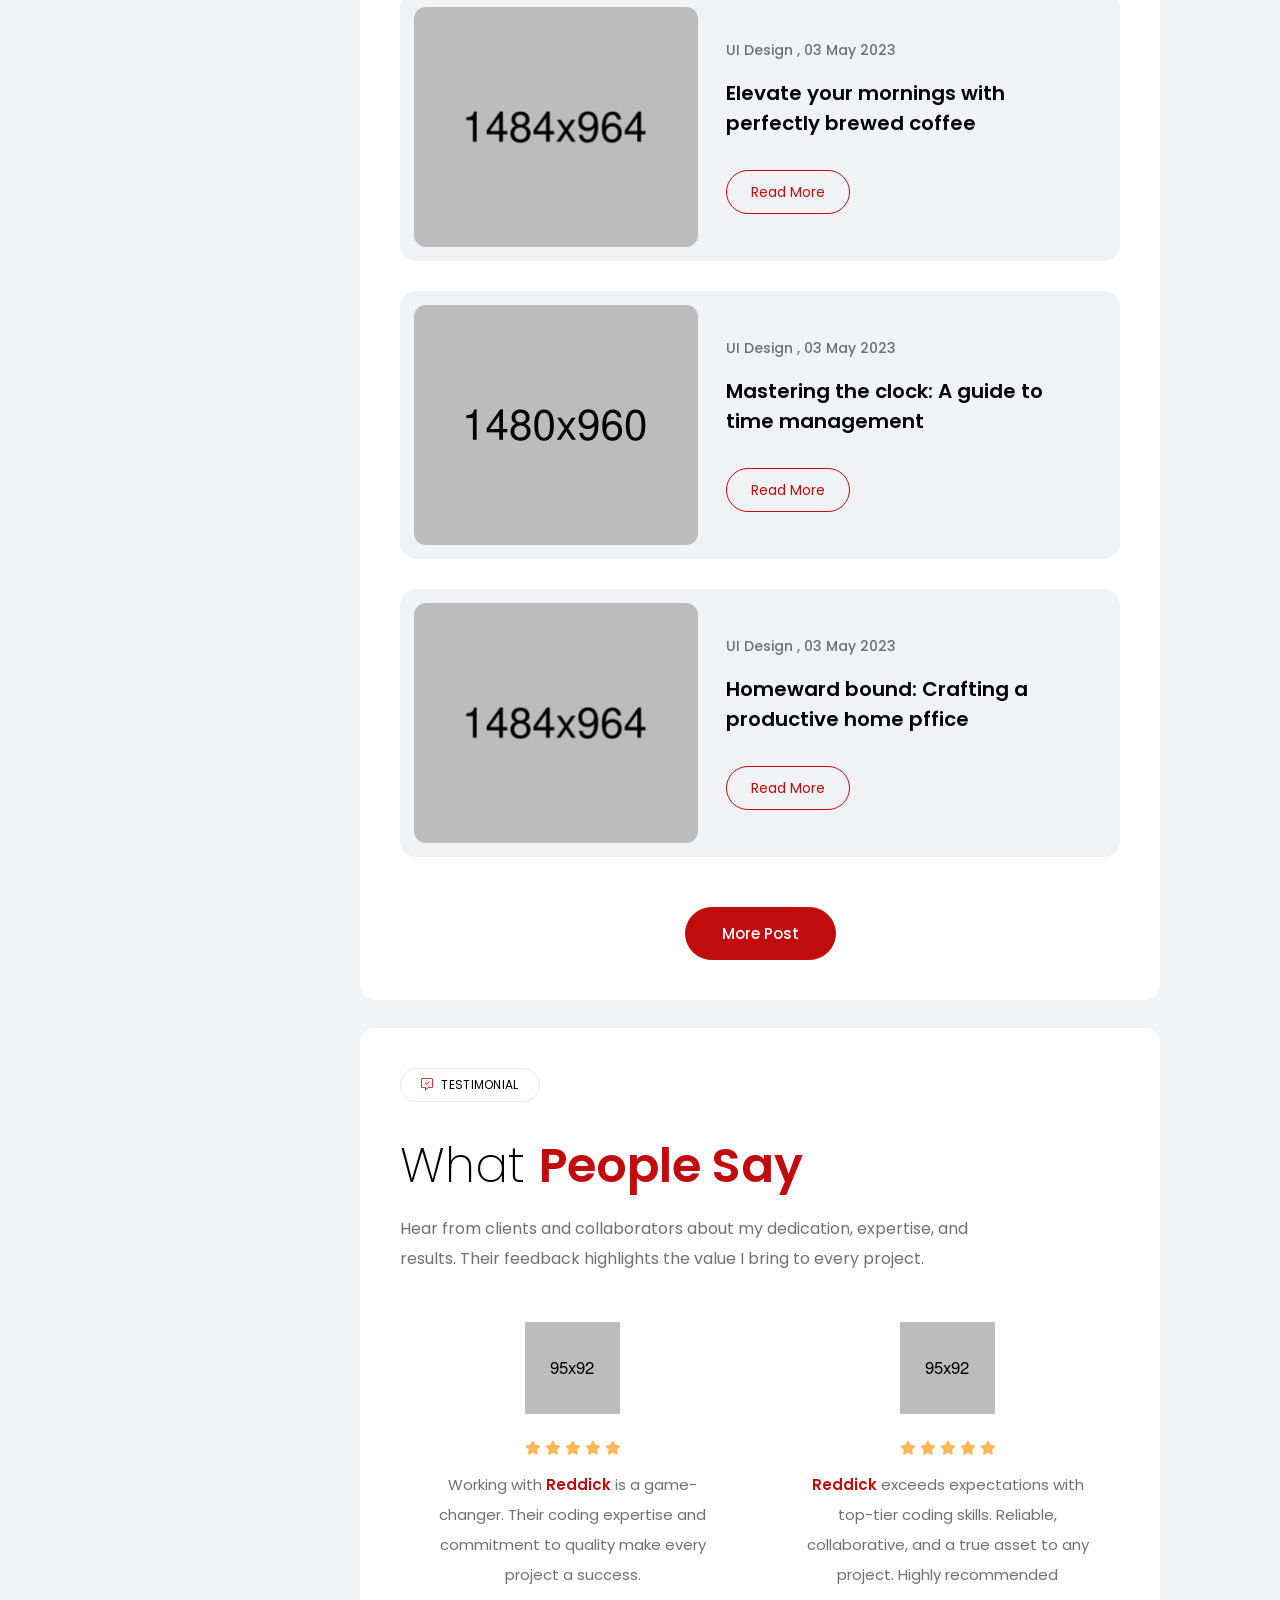
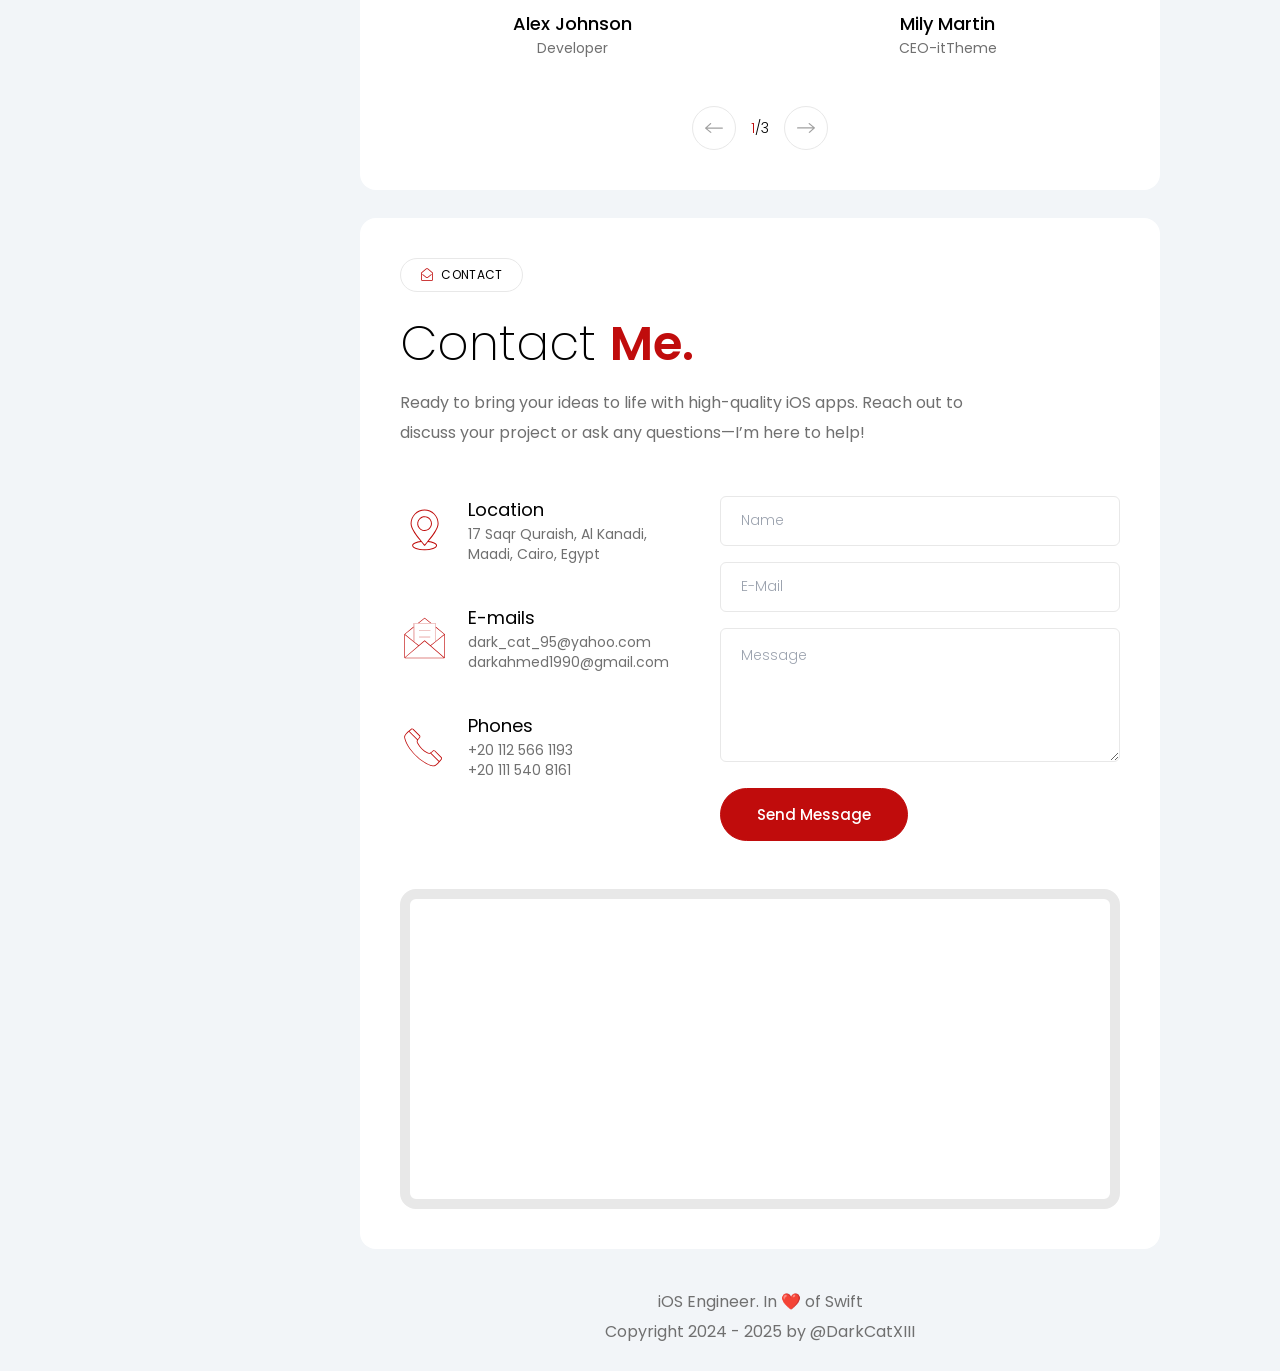
==== commit 57ab6990: "fix theme depend on device mode" ====
--- a/index.html
+++ b/index.html
@@ -40,6 +40,20 @@
     <link rel="stylesheet" href="assets/css/cdheadline.css">
     <link rel="stylesheet" href="assets/css/swiper-bundle.min.css">
     <link rel="stylesheet" href="assets/css/style.min.css">
+
+    <script>
+        // Check for saved theme in localStorage
+        const savedTheme = localStorage.getItem('theme');
+
+        if (savedTheme) {
+            localStorage.setItem('theme', savedTheme);
+        } else {
+            // Check system preference
+            const prefersDarkScheme = window.matchMedia('(prefers-color-scheme: dark)').matches;
+            const defaultTheme = prefersDarkScheme ? 'dark' : 'light';
+            localStorage.setItem('theme', defaultTheme);
+        }
+    </script>
 </head>
 
 <body class="relative custom_cursor">
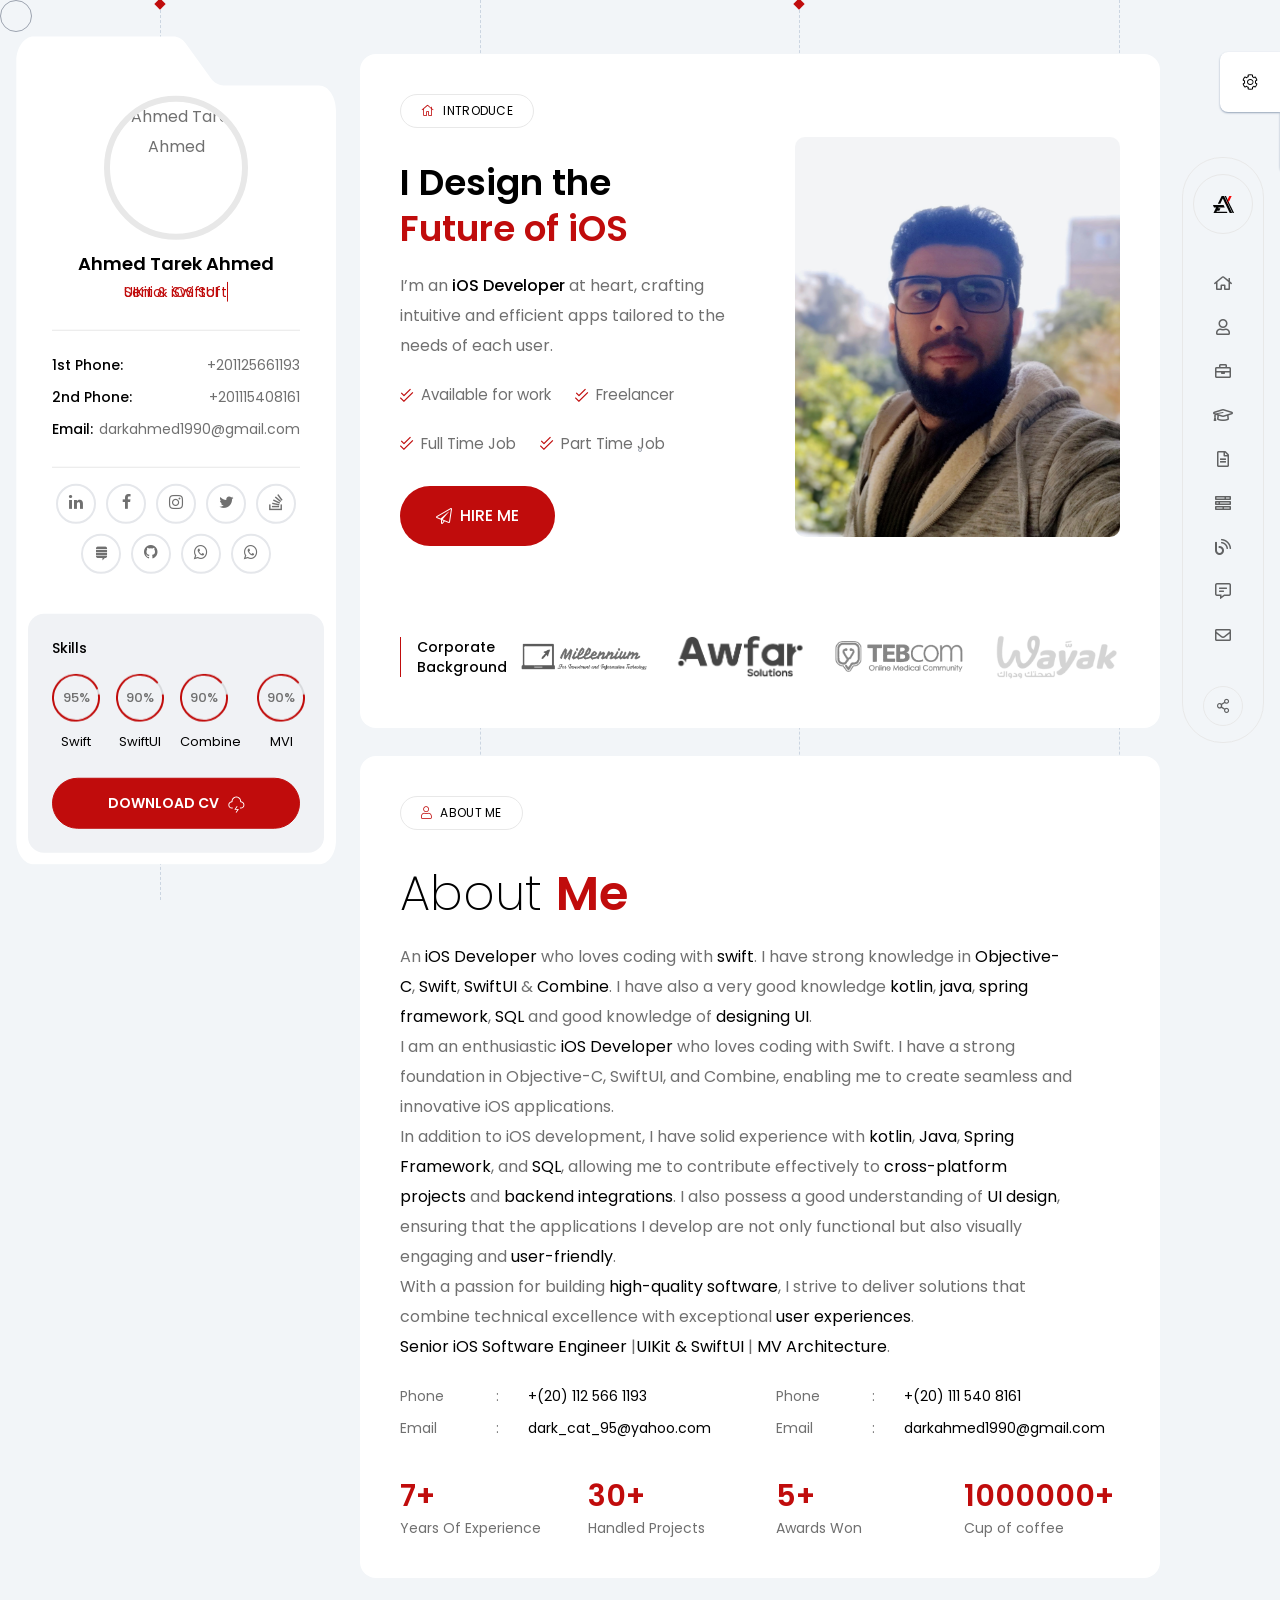
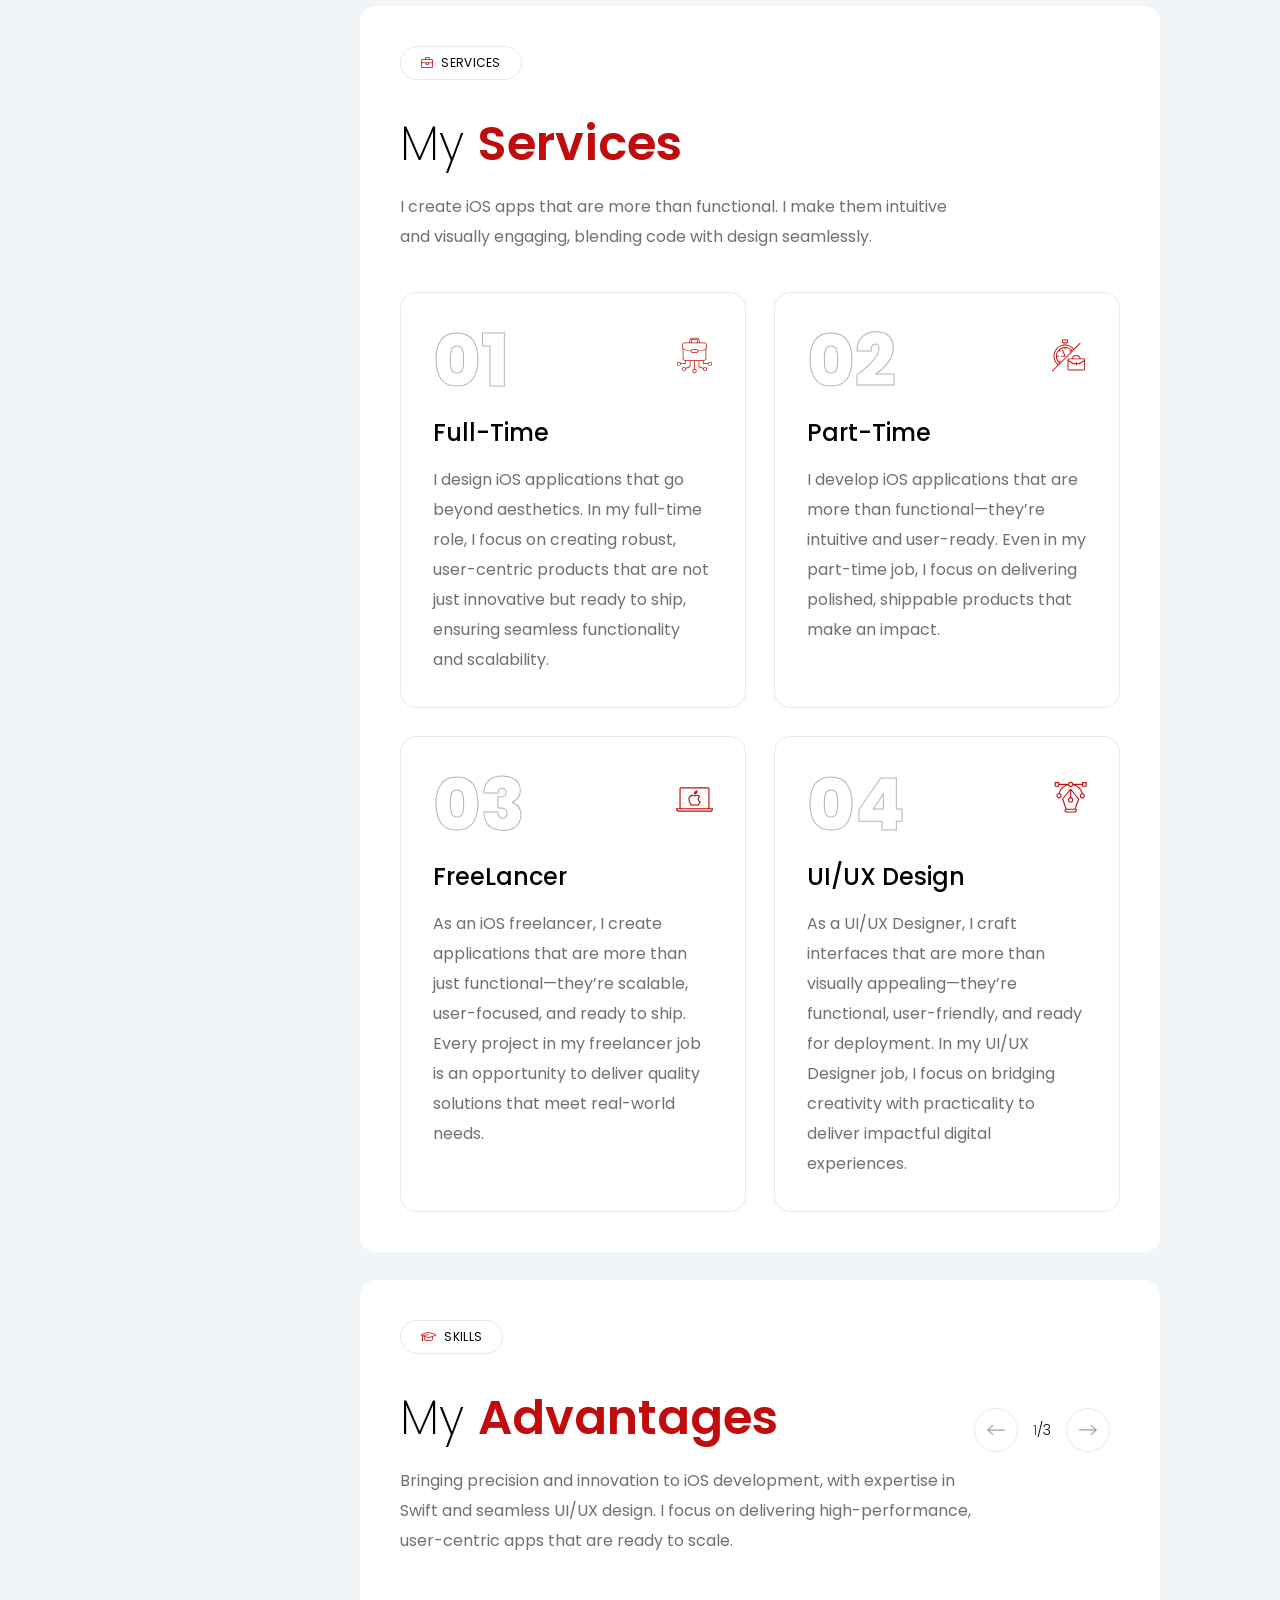
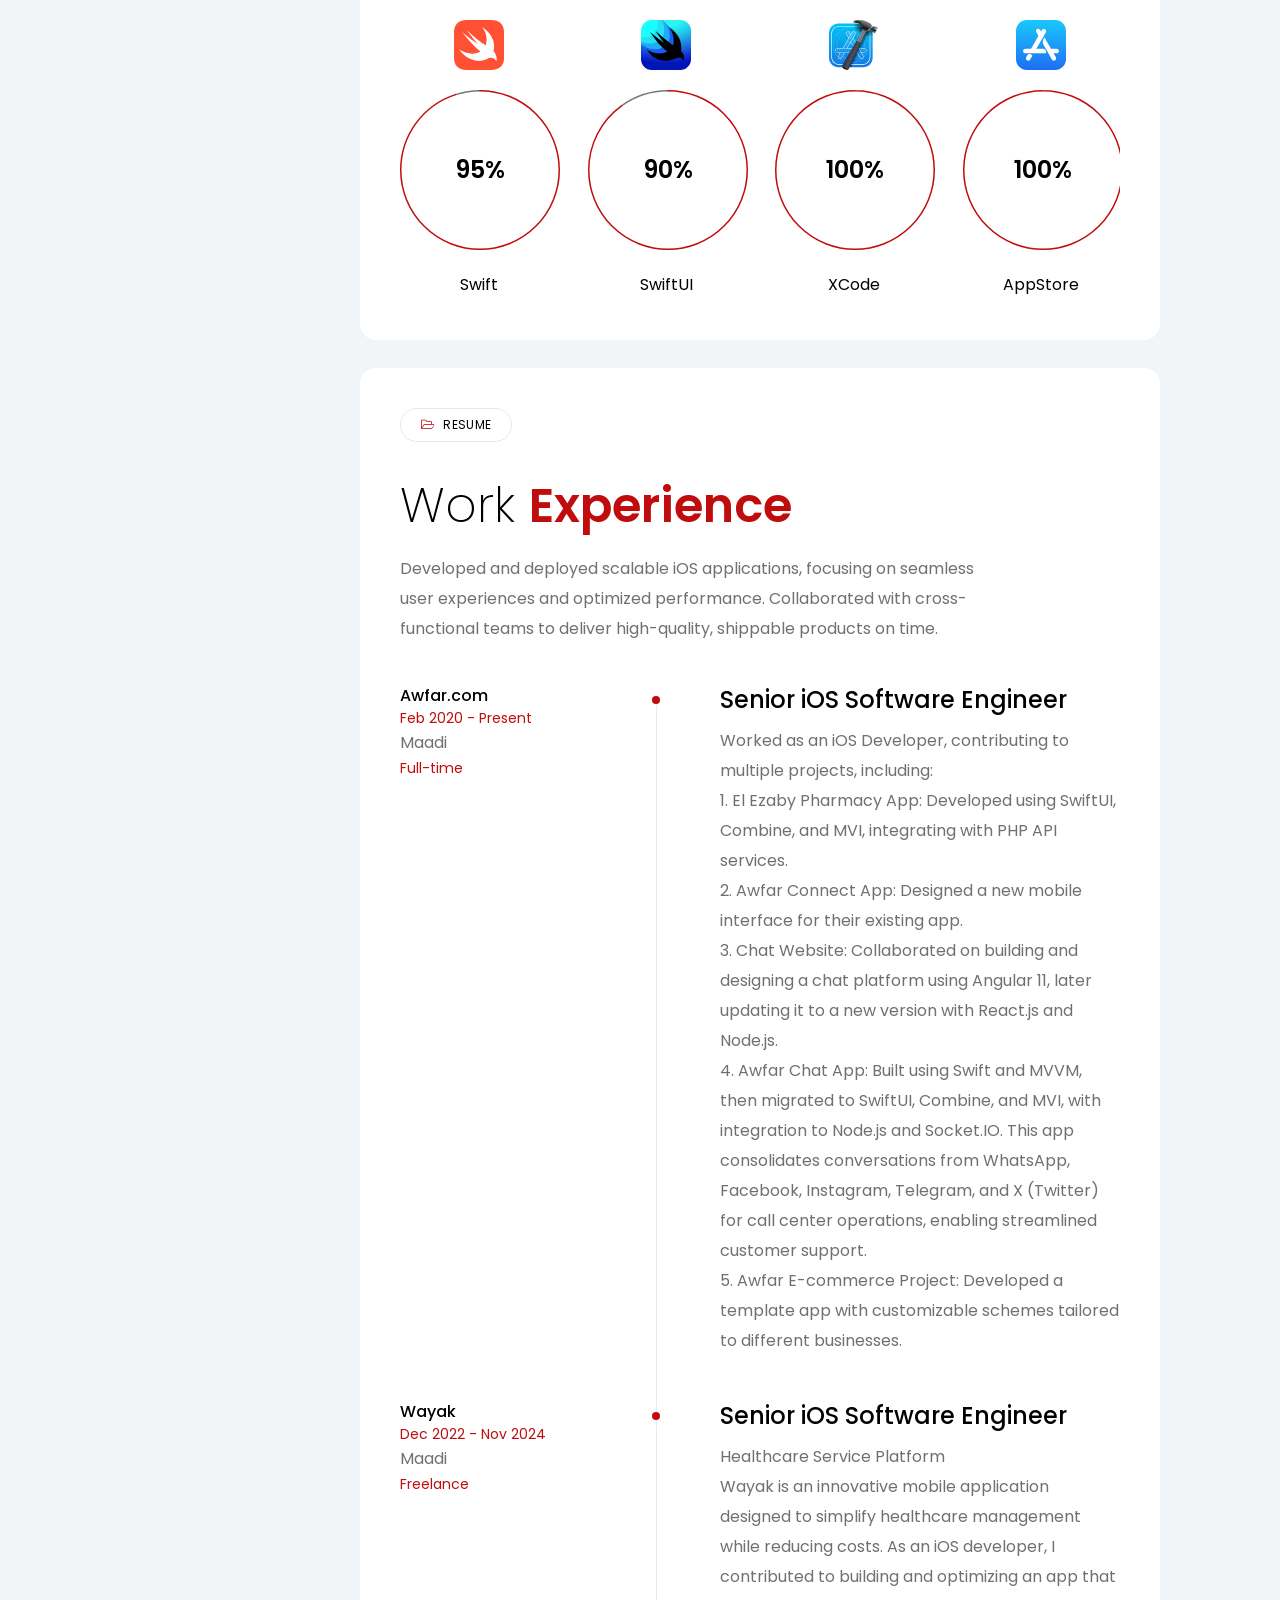
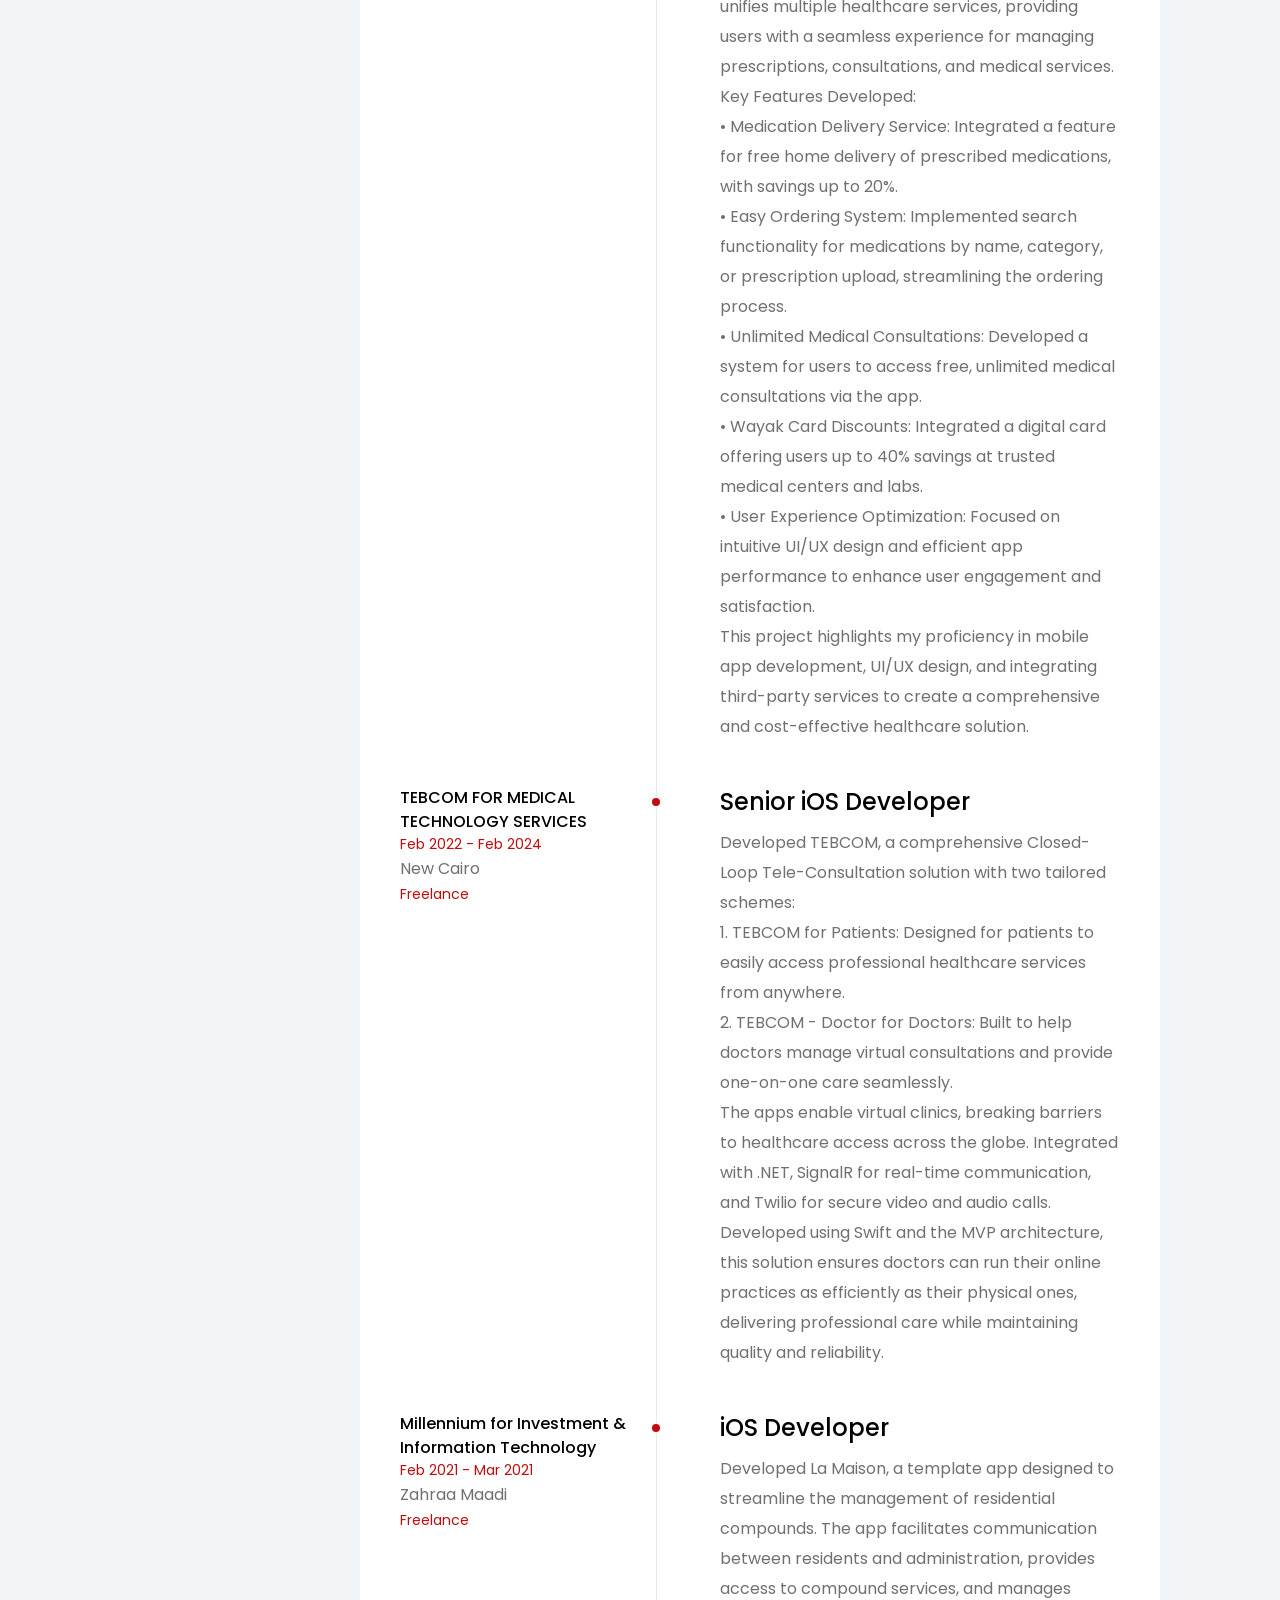
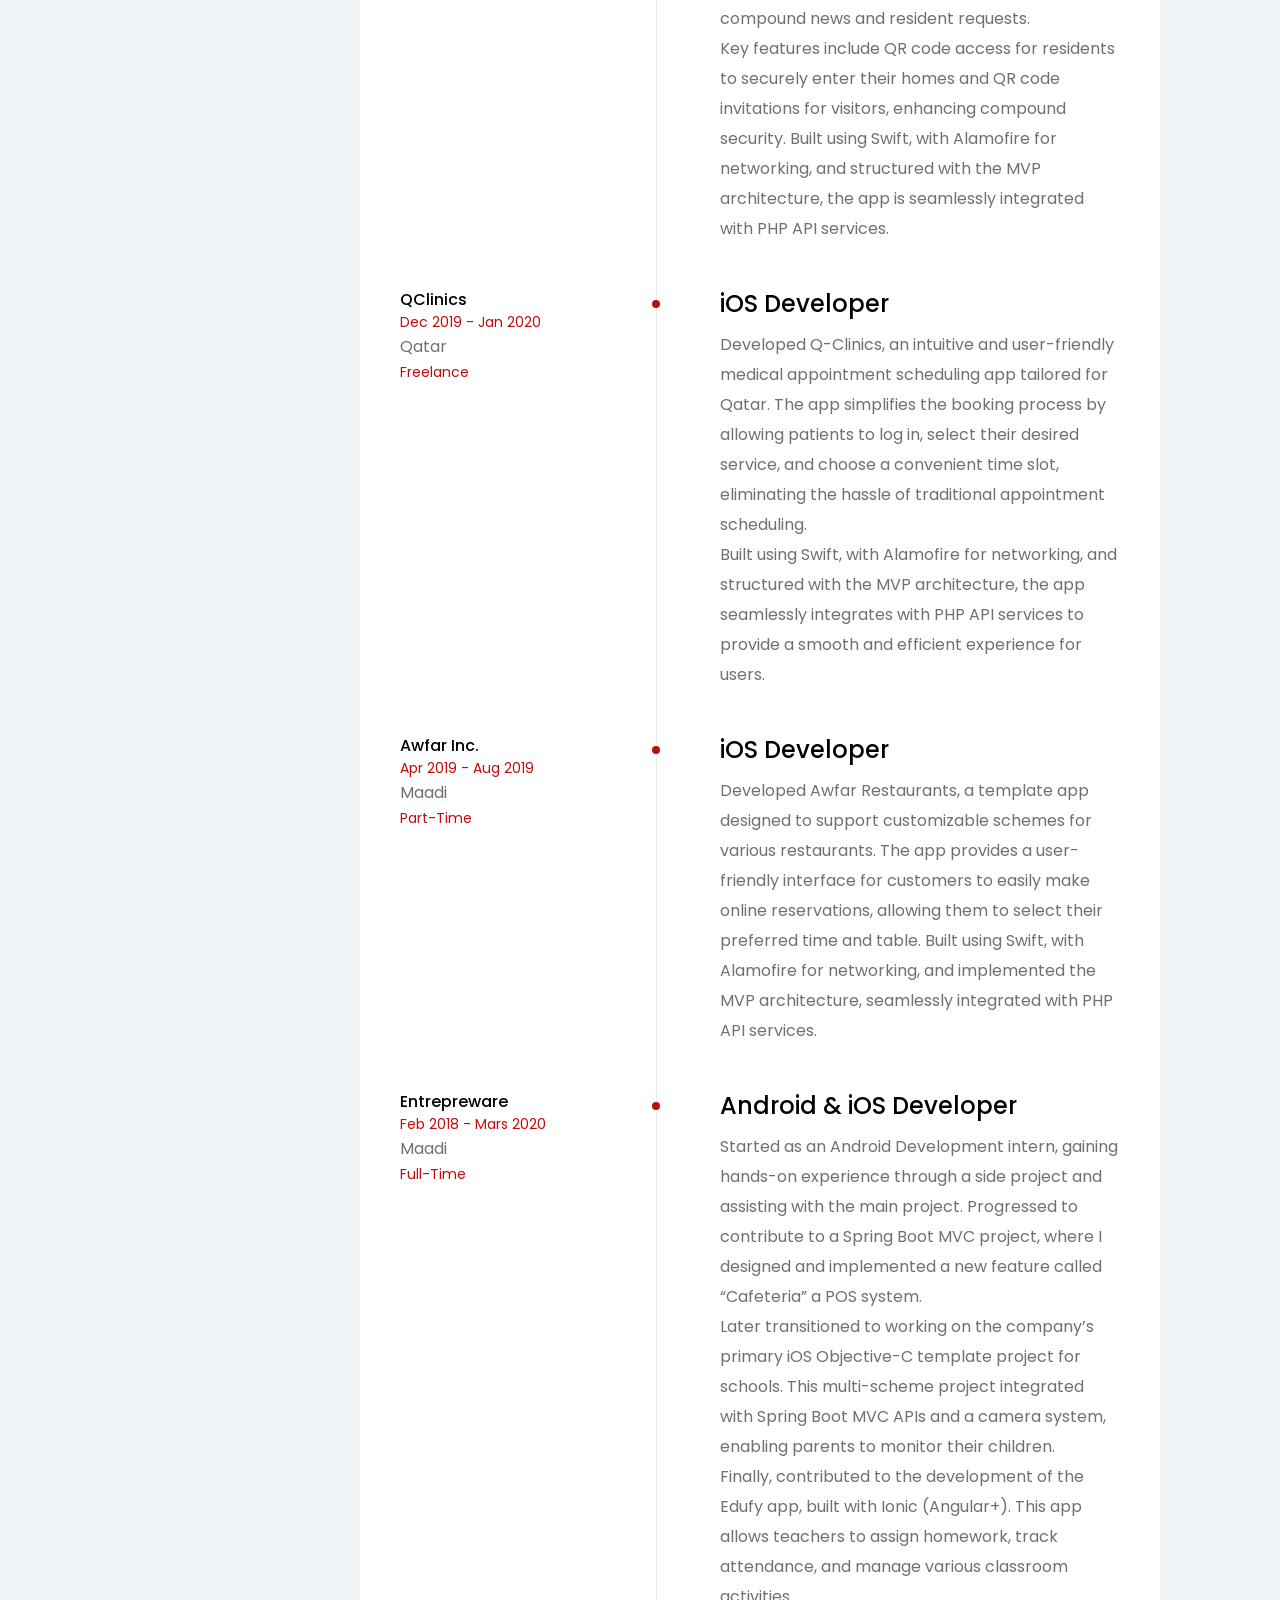
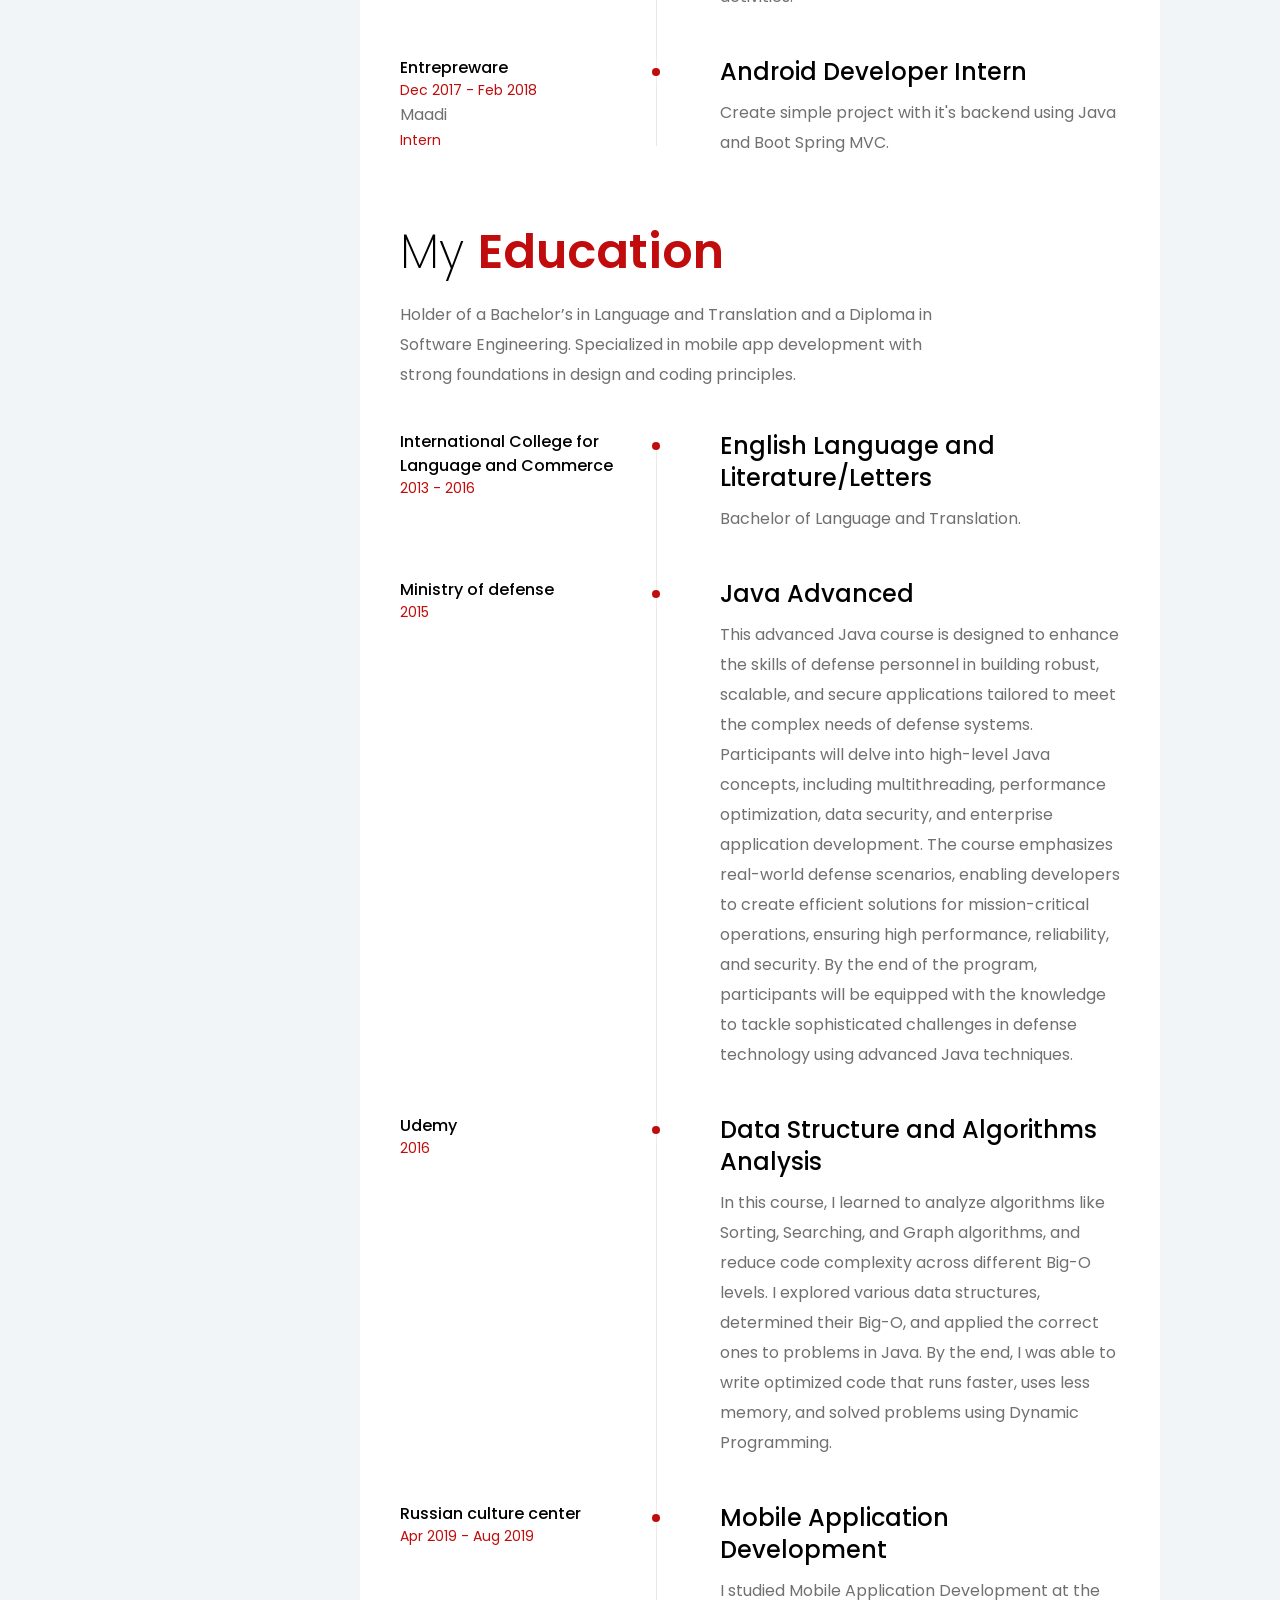
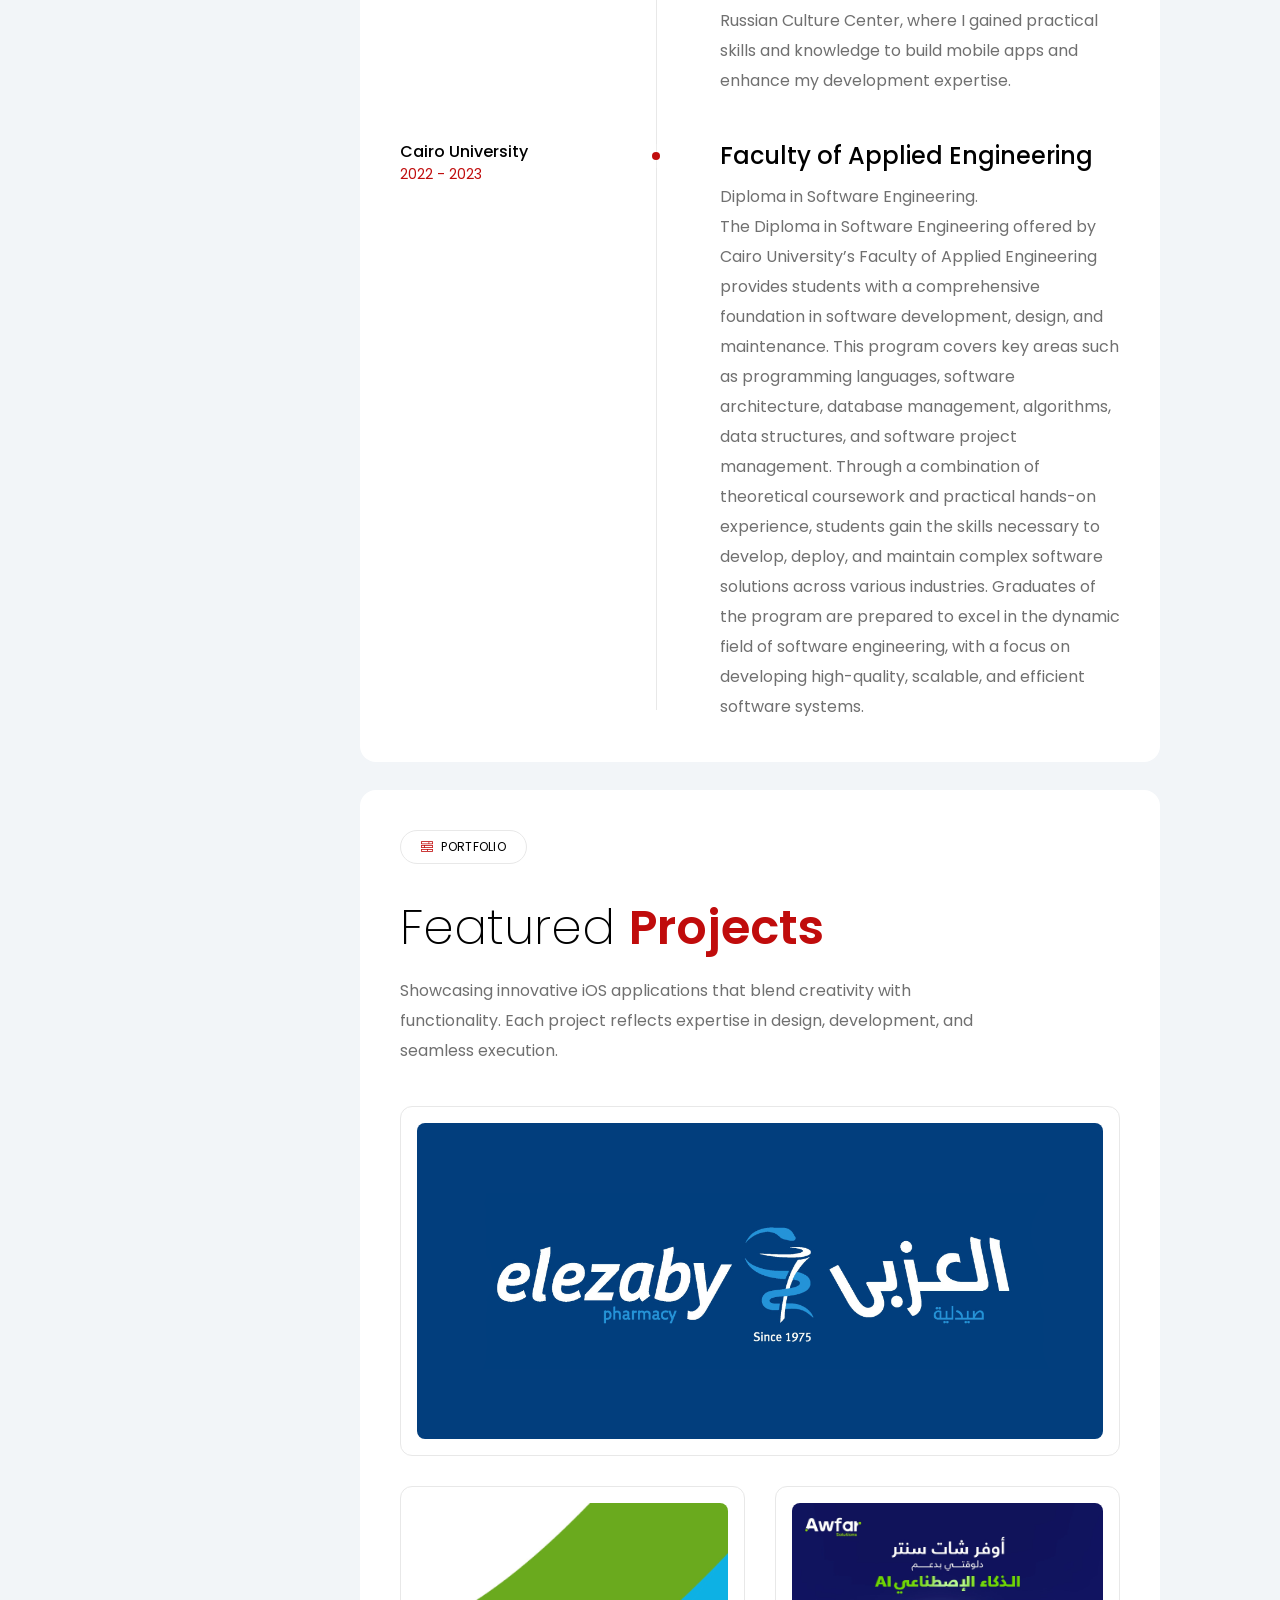
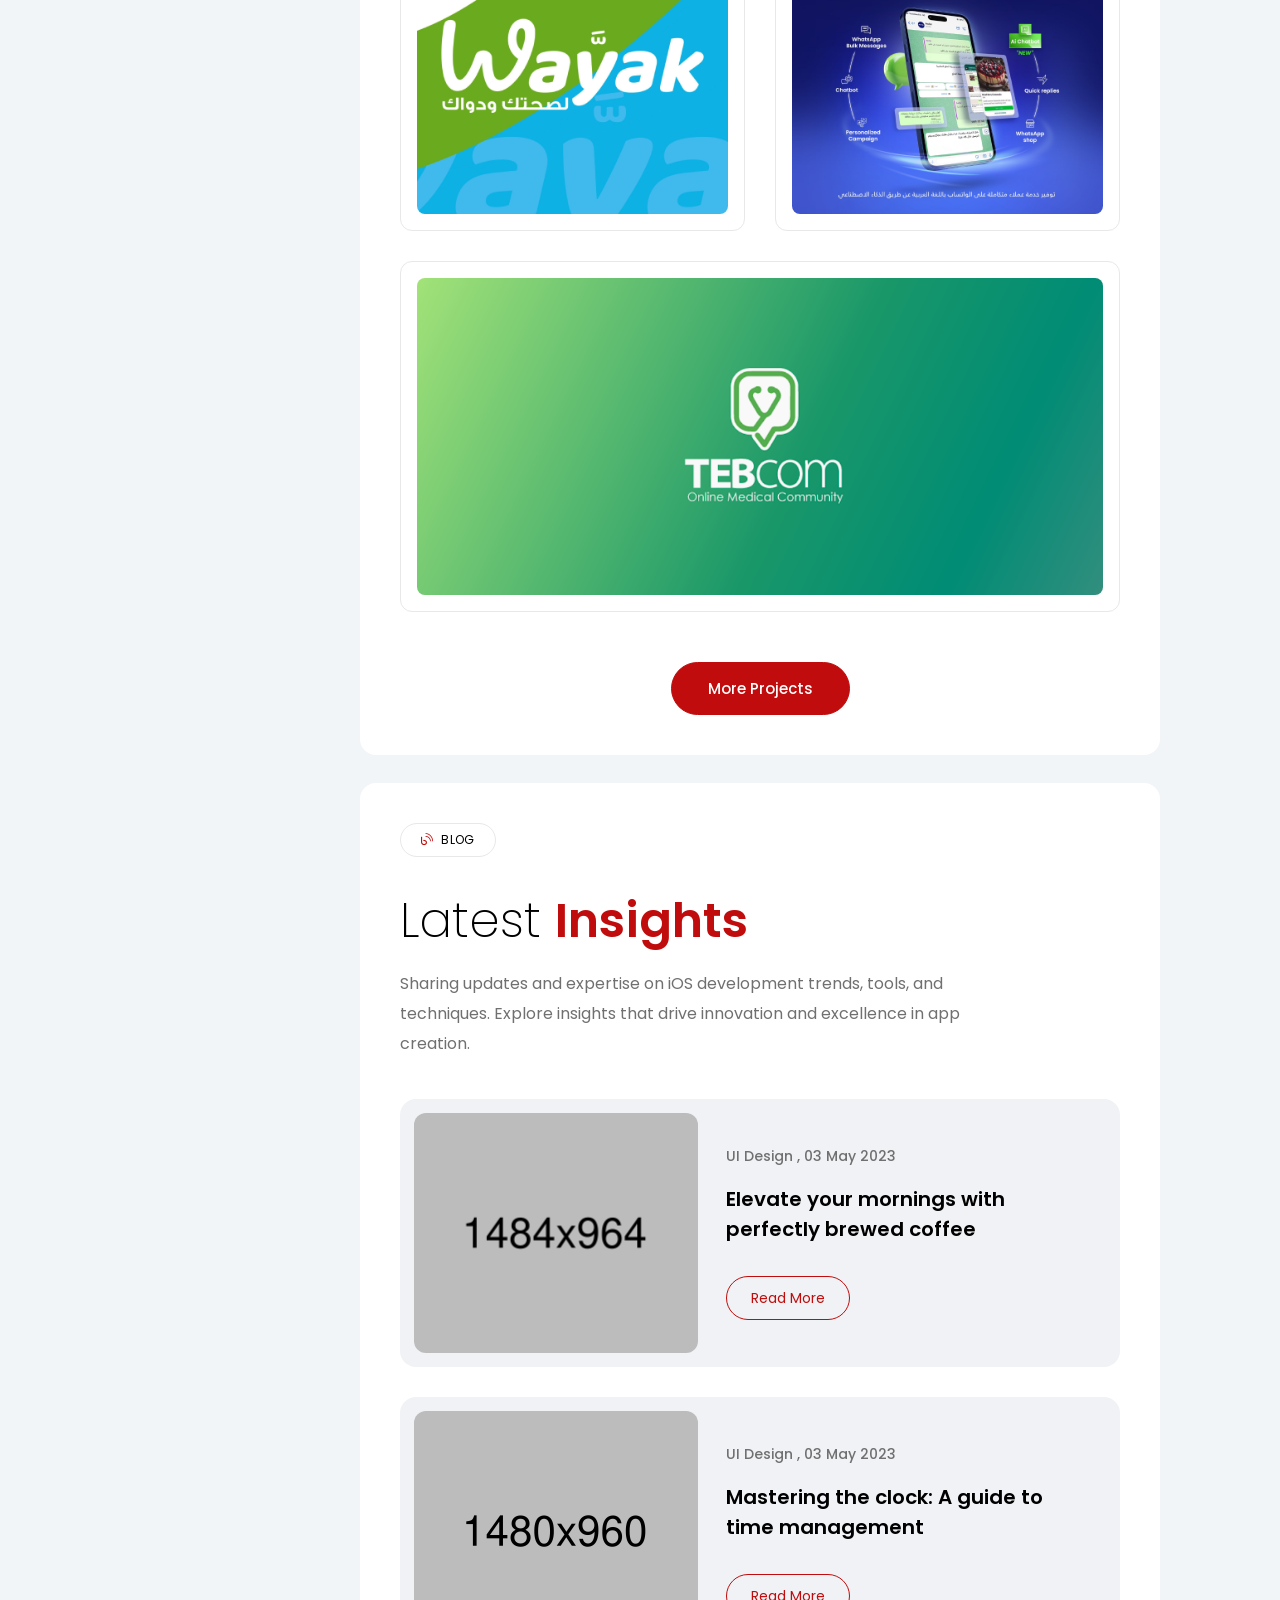
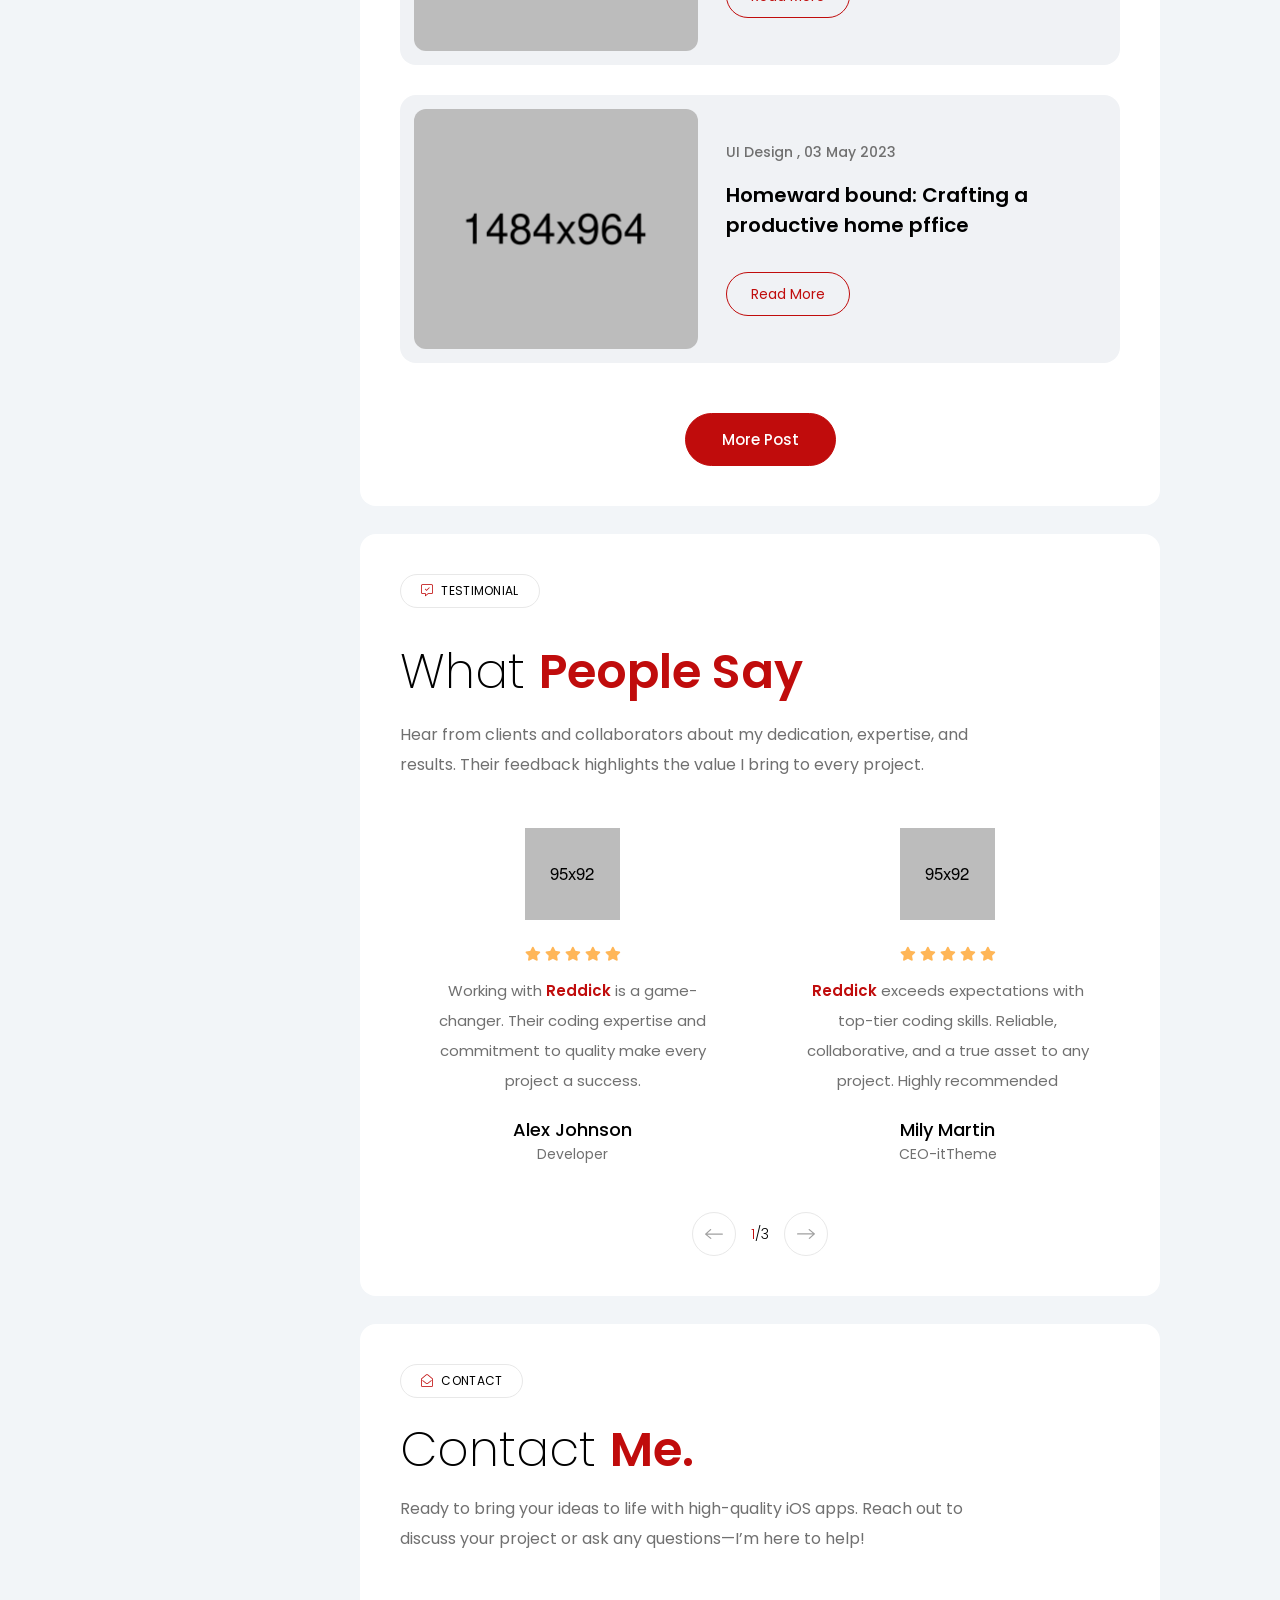
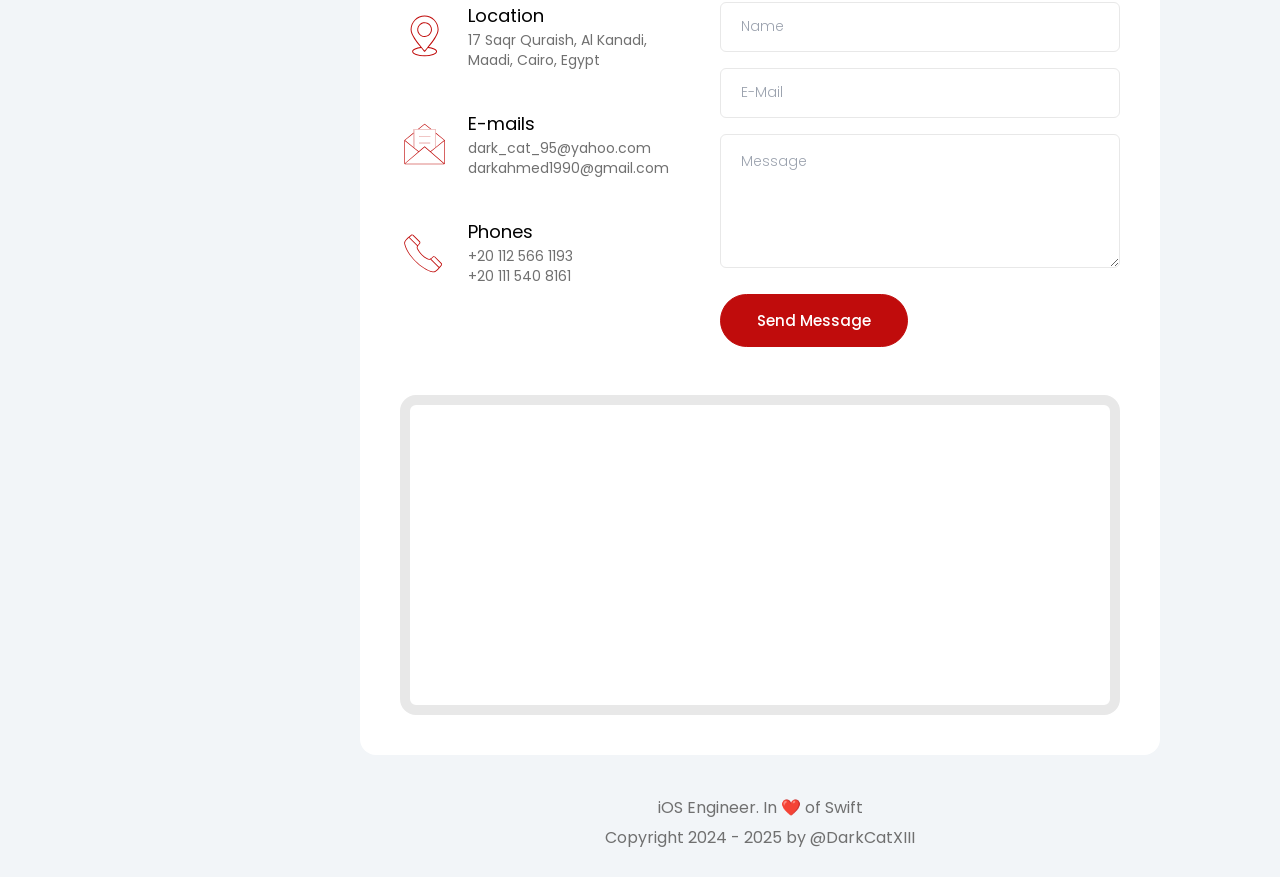
==== commit 4c281e9e: "update" ====
--- a/index.html
+++ b/index.html
@@ -1220,7 +1220,6 @@
                         </div><!--./section-title-->
 
                         <div class="portfolio_wrapper grid sm:grid-cols-2 gap-4 lg:gap-7.5 *:relative *:z-1" id="medo-project-div">
-                            
                         </div>
 
 
